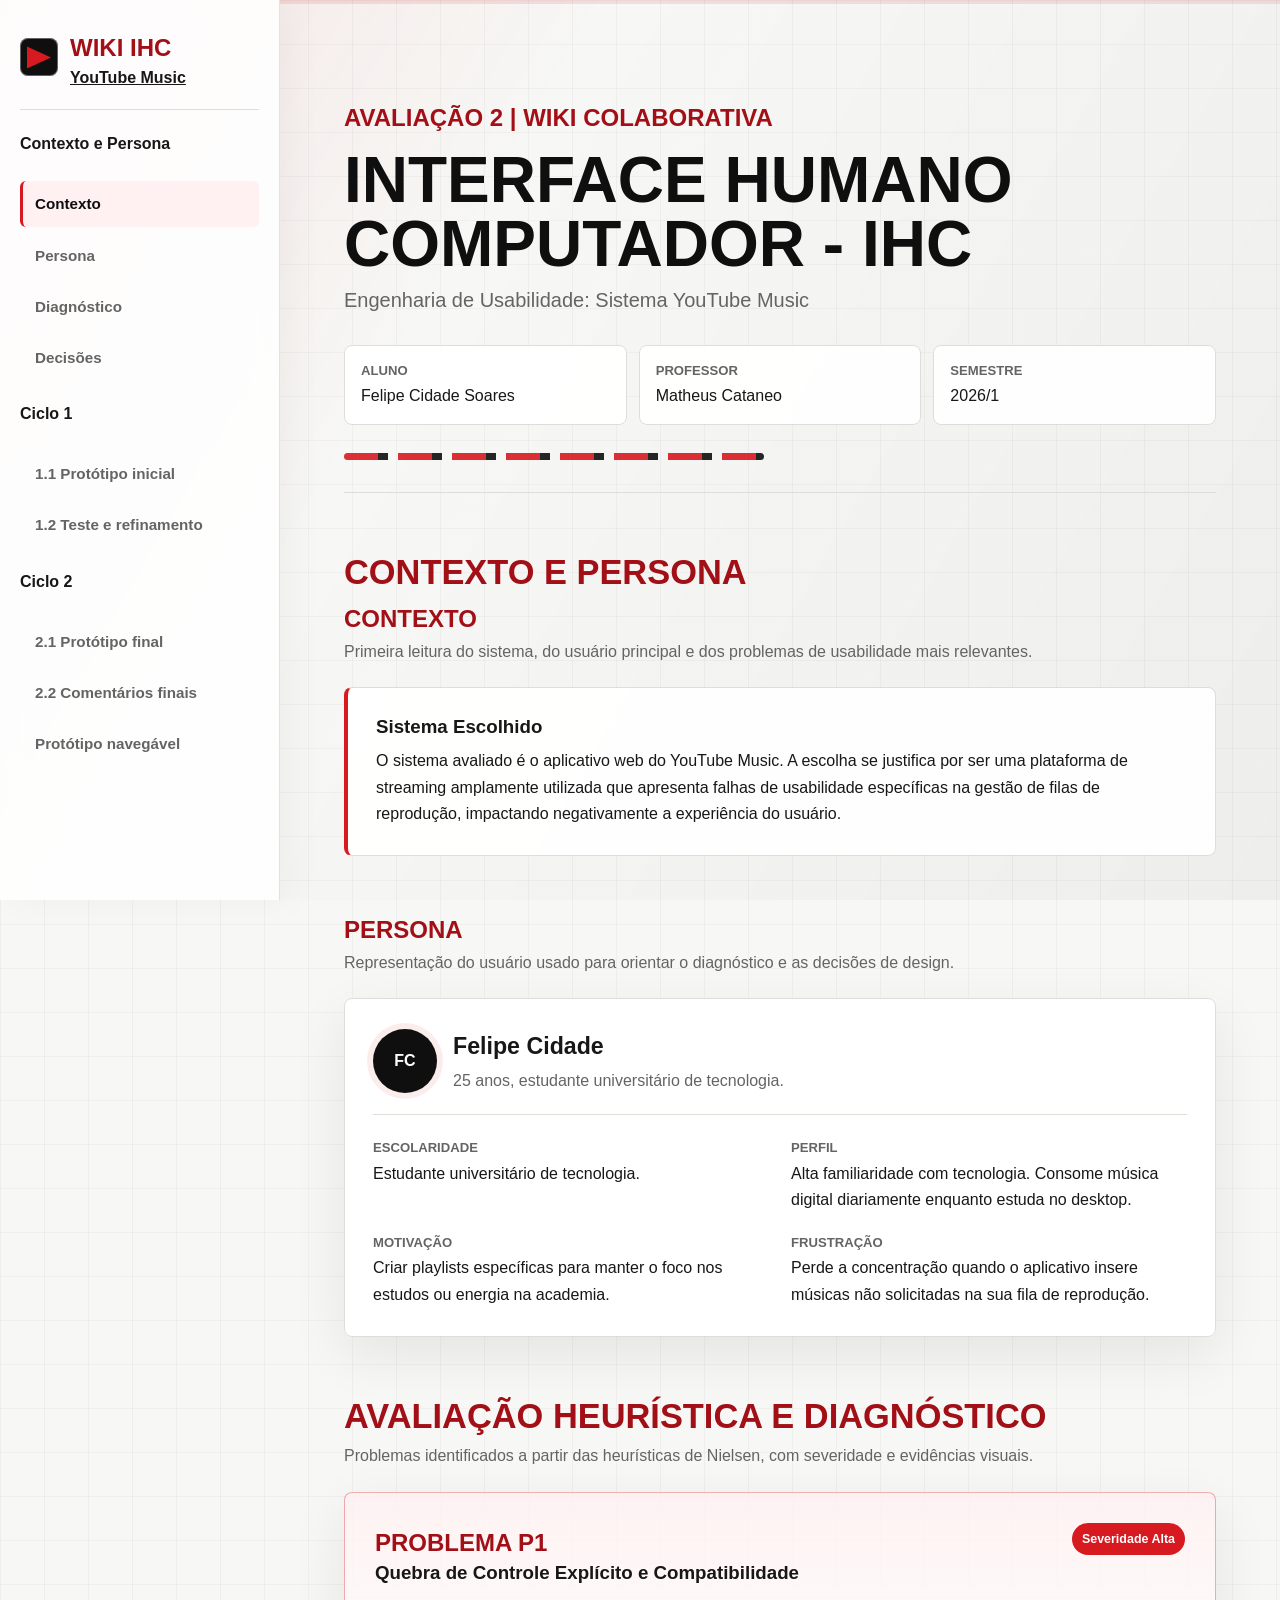
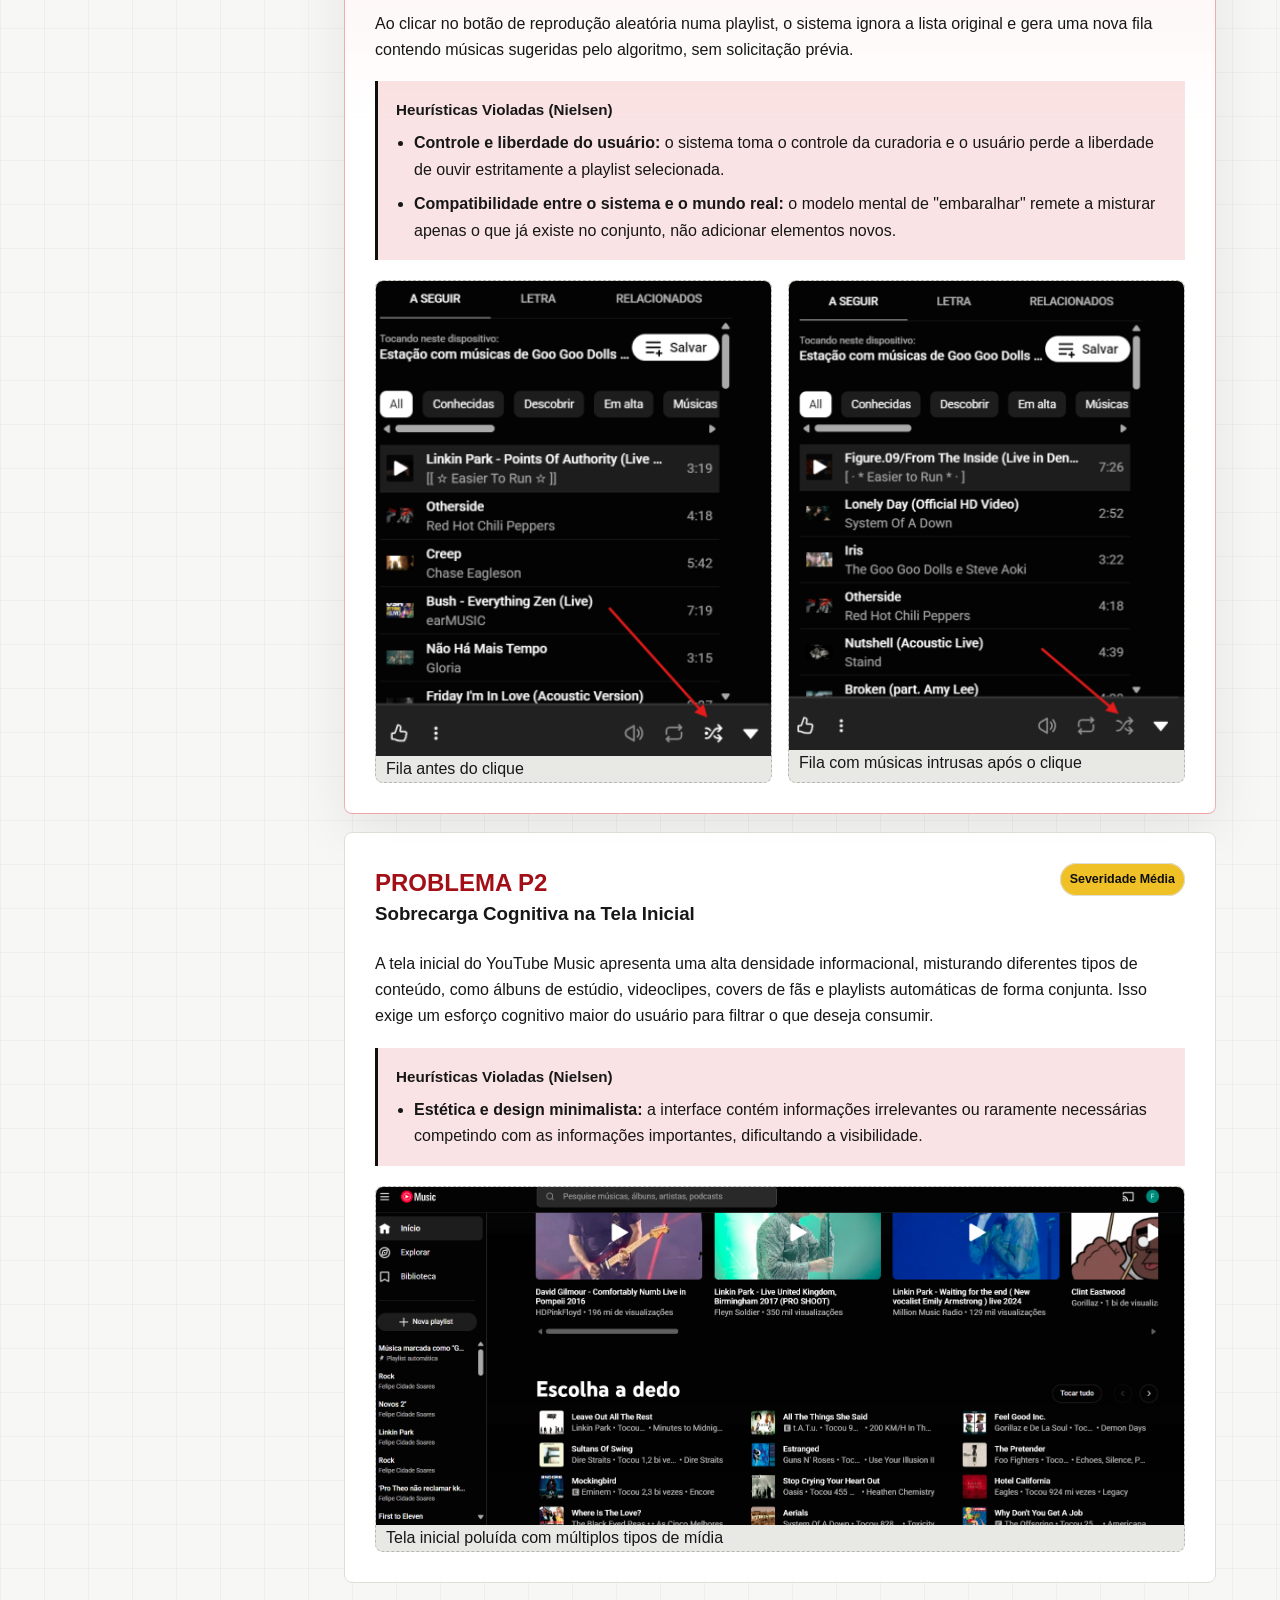
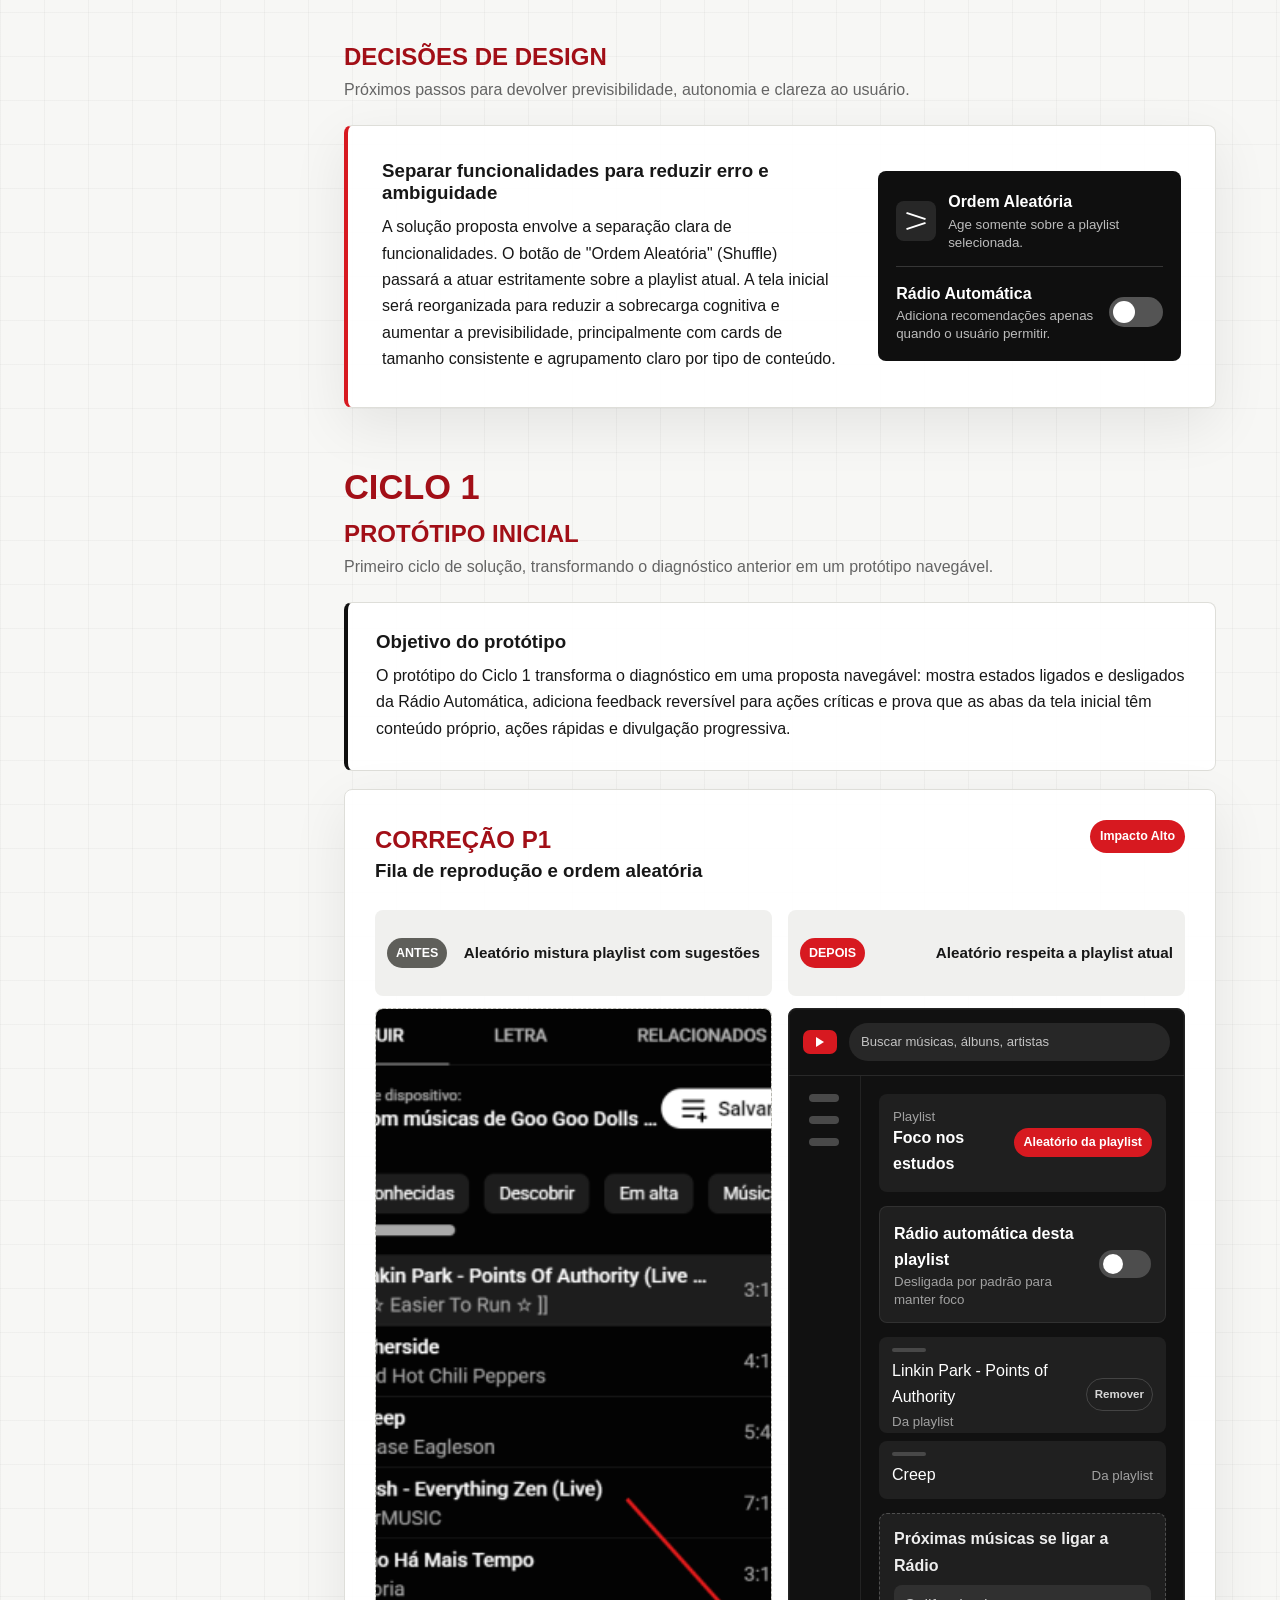
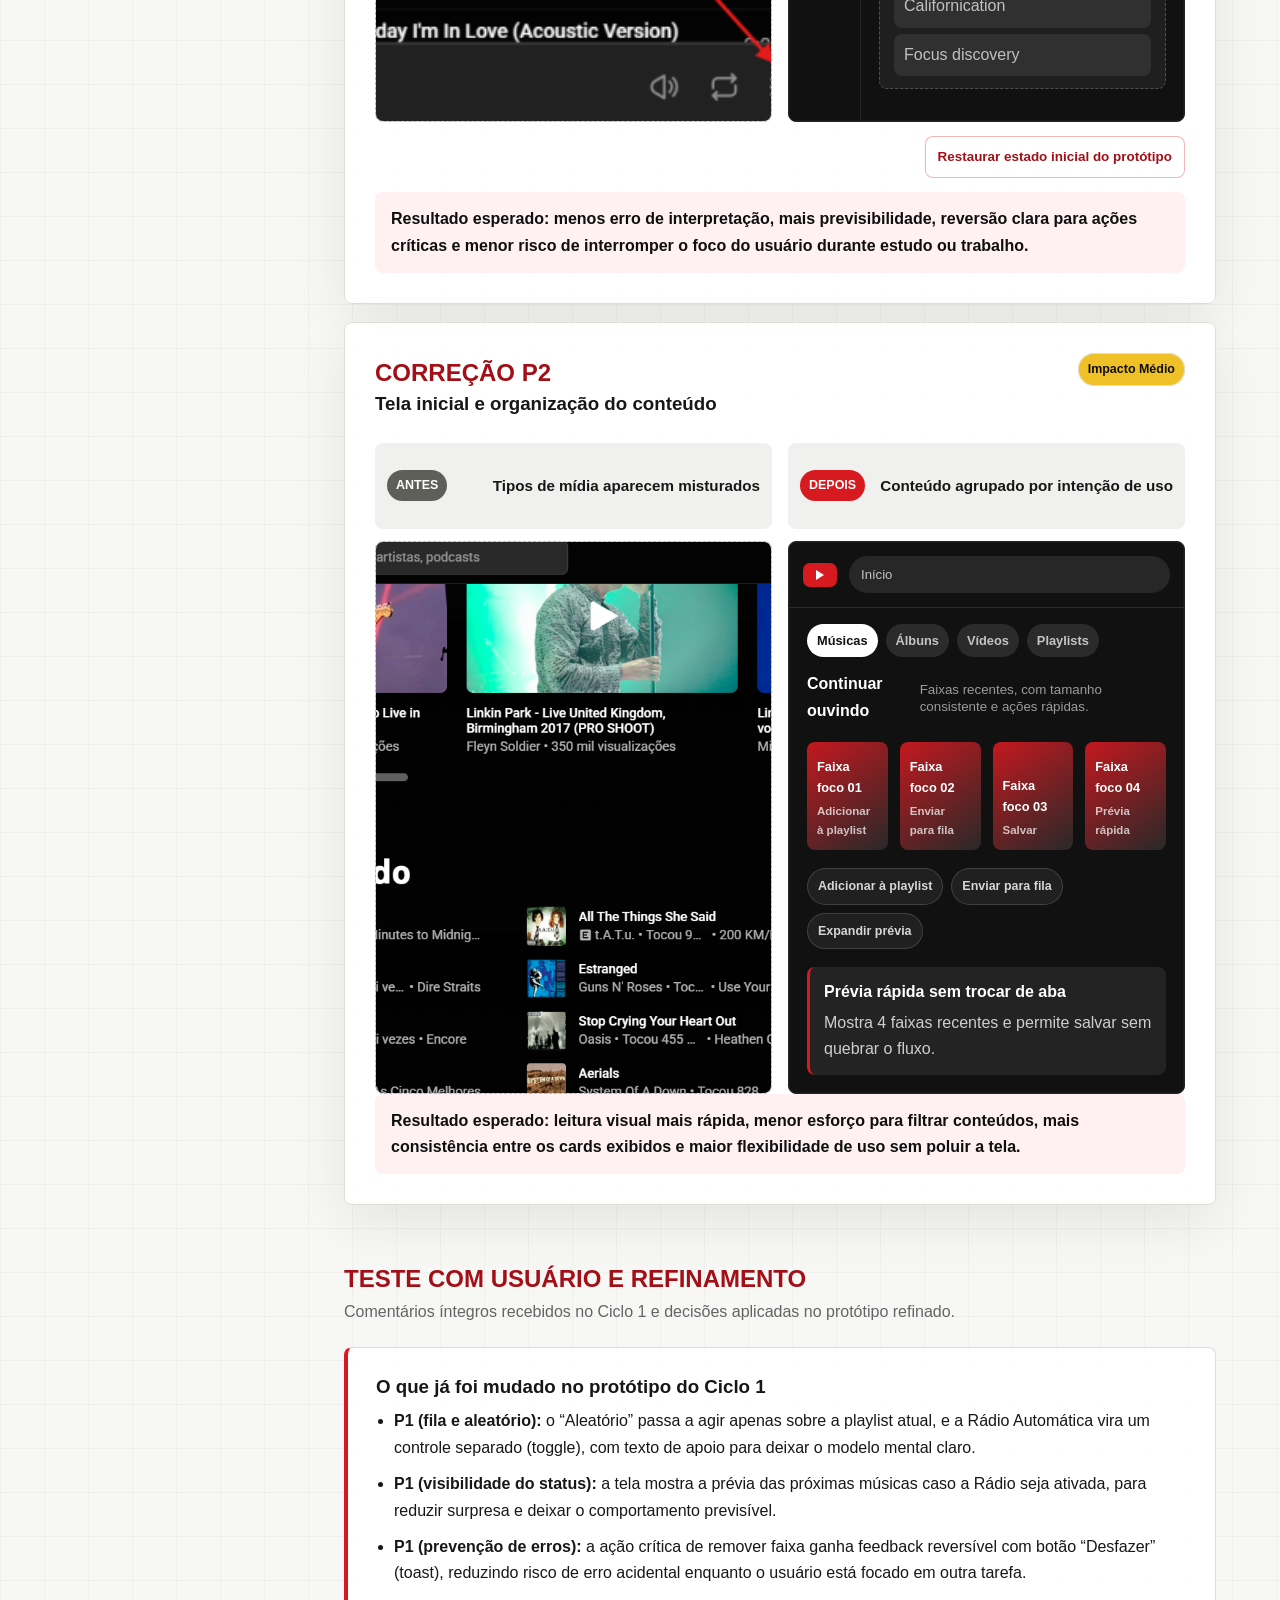
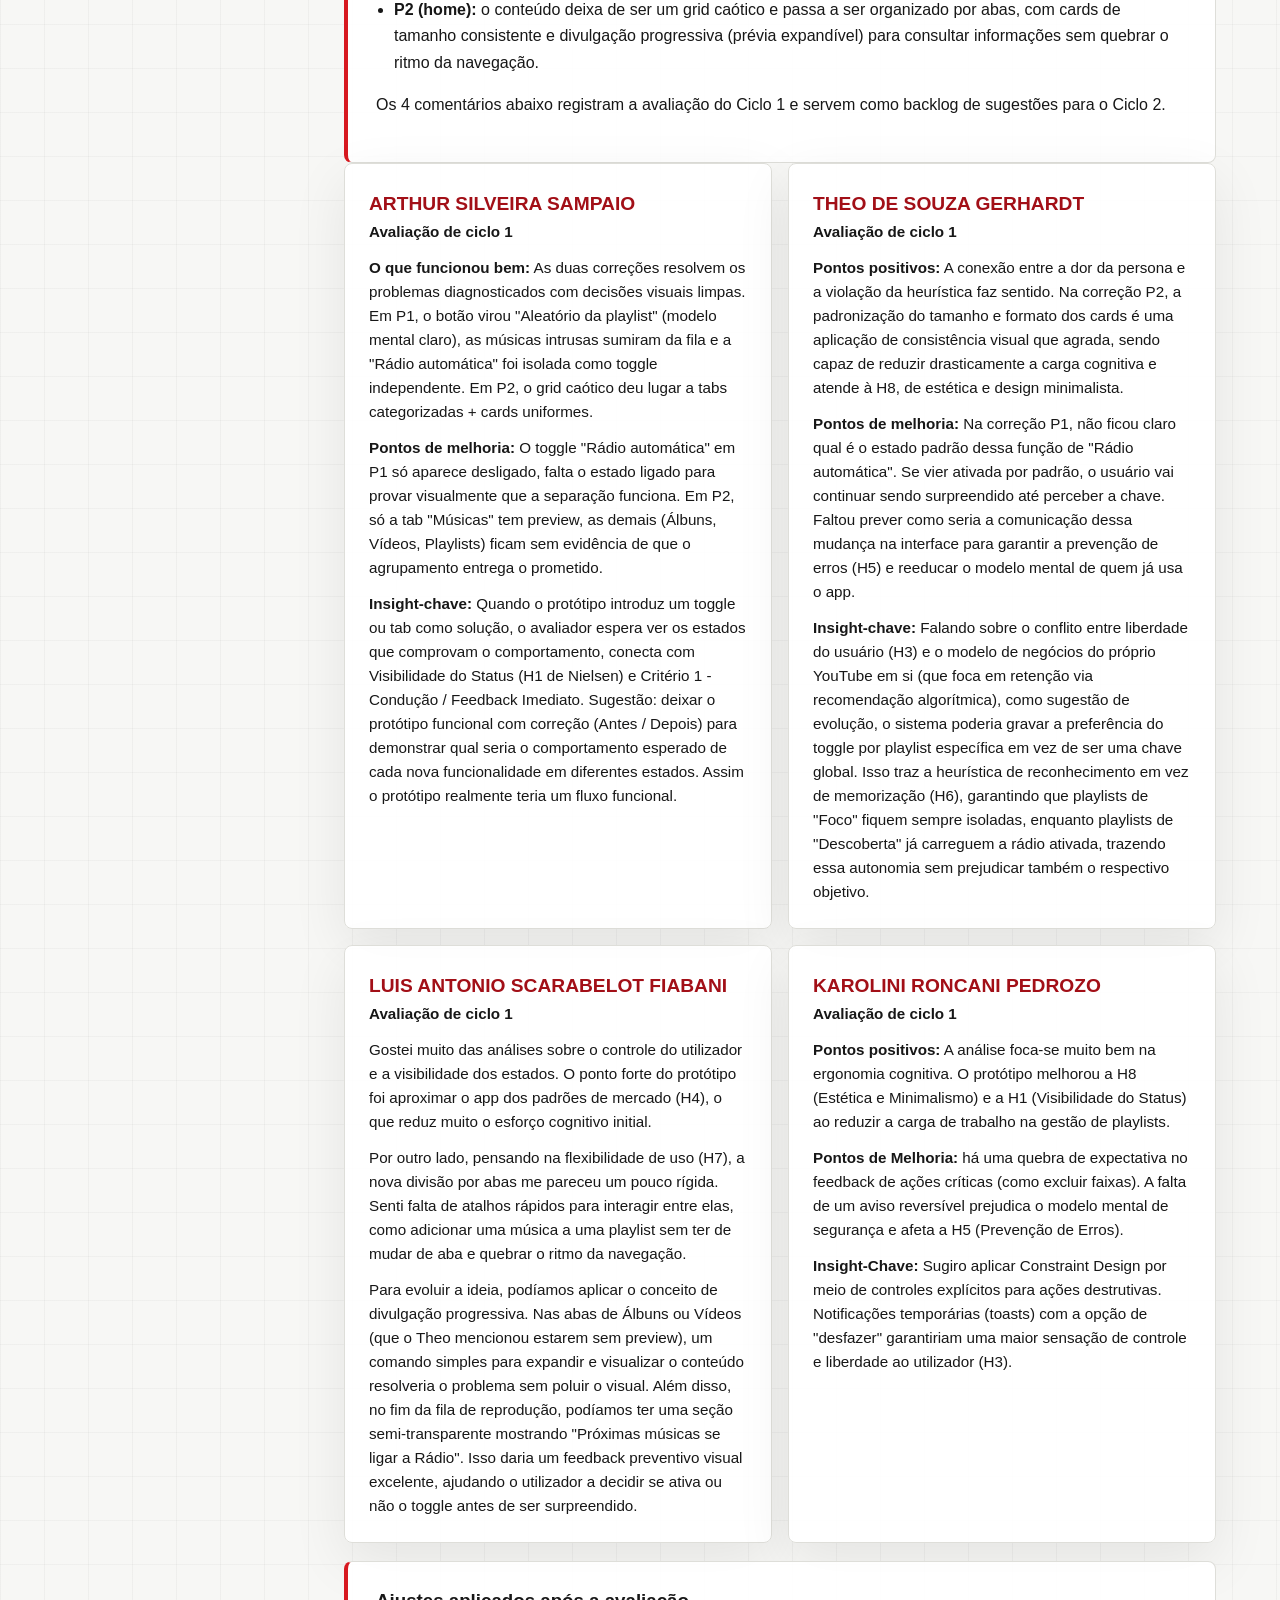
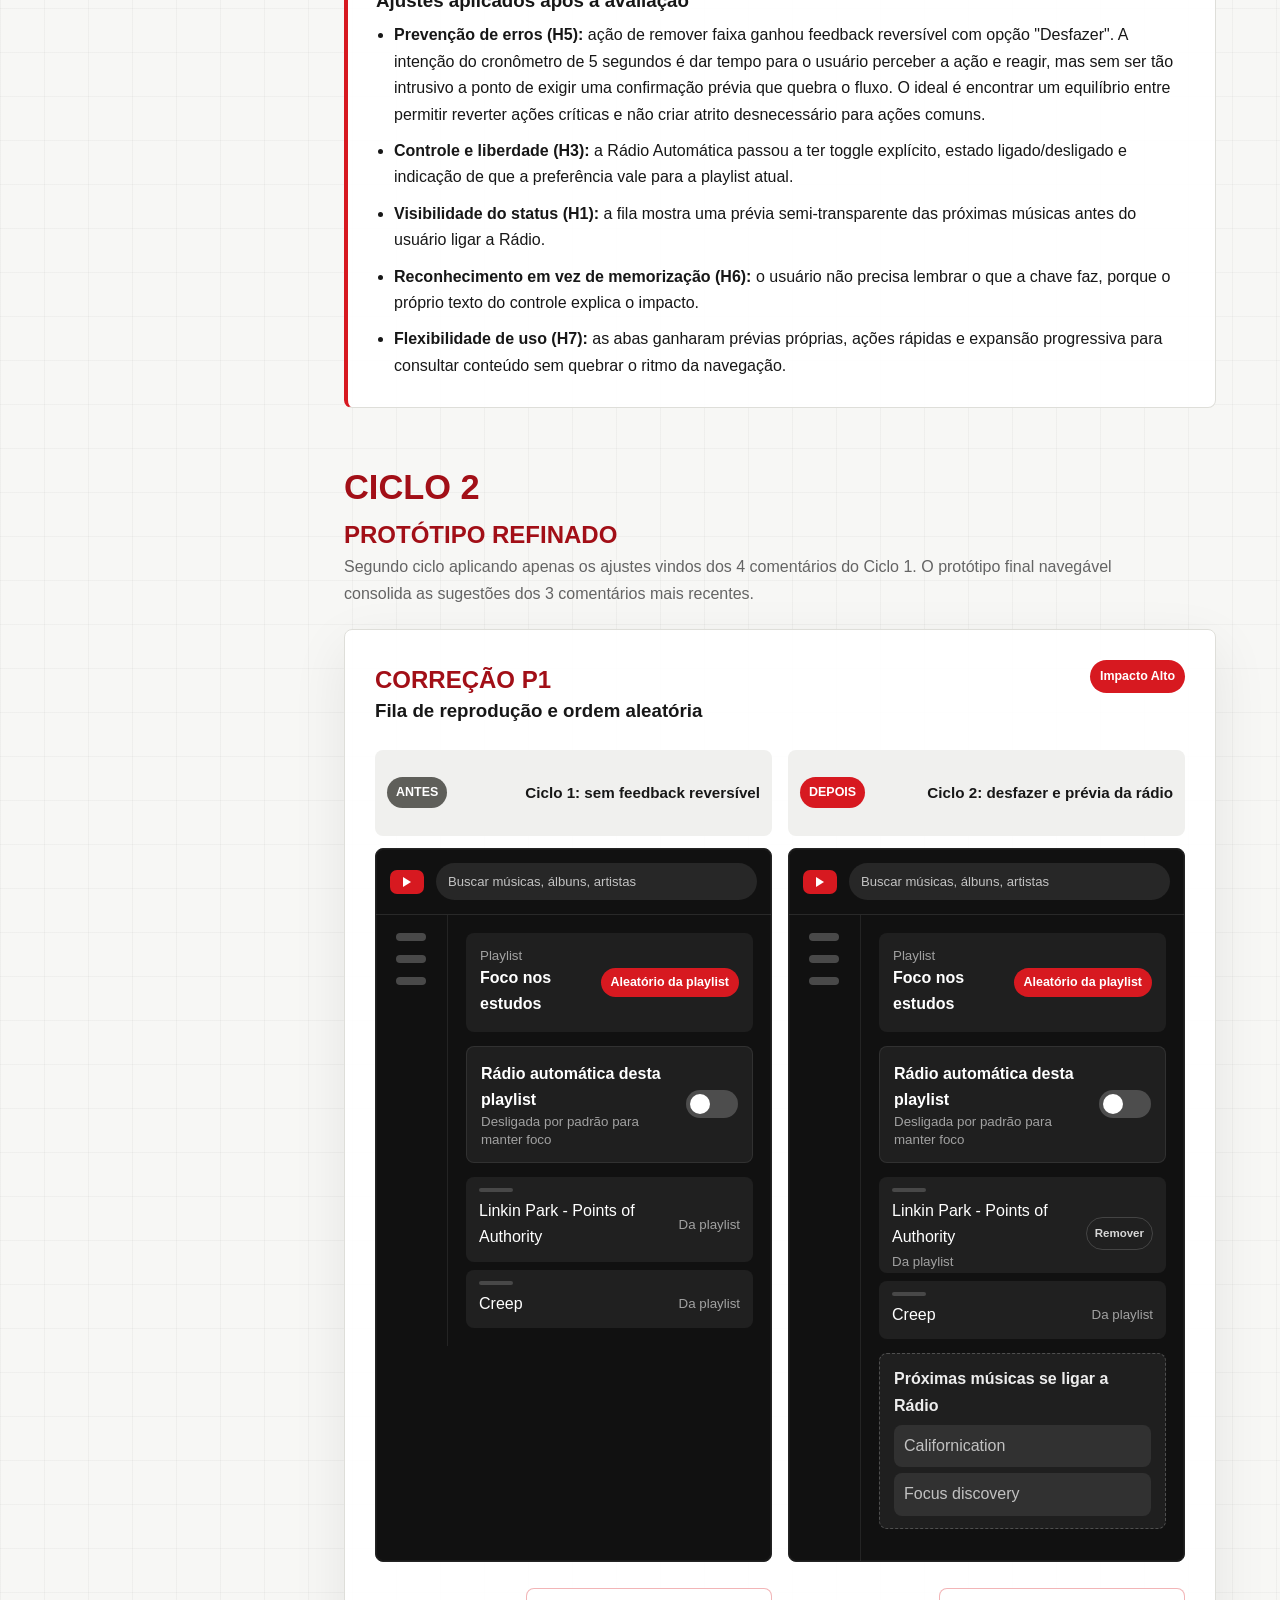
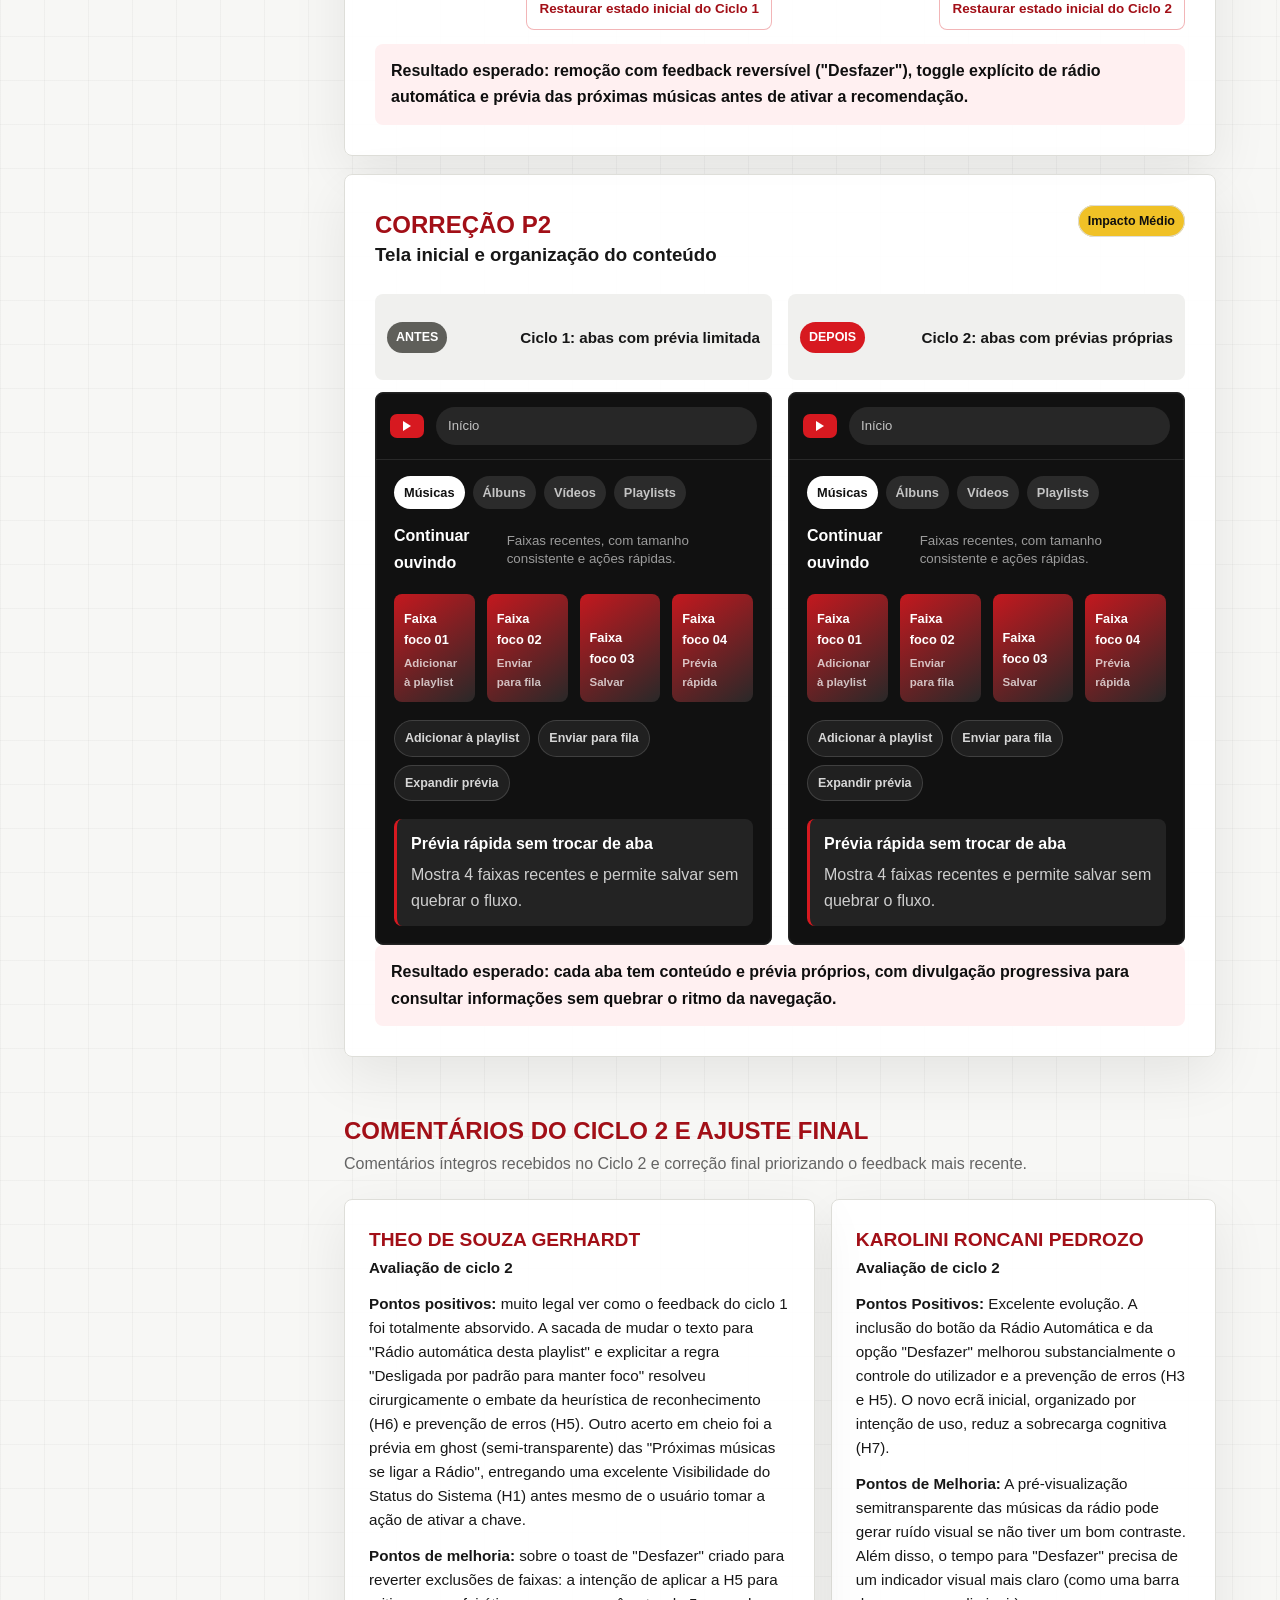
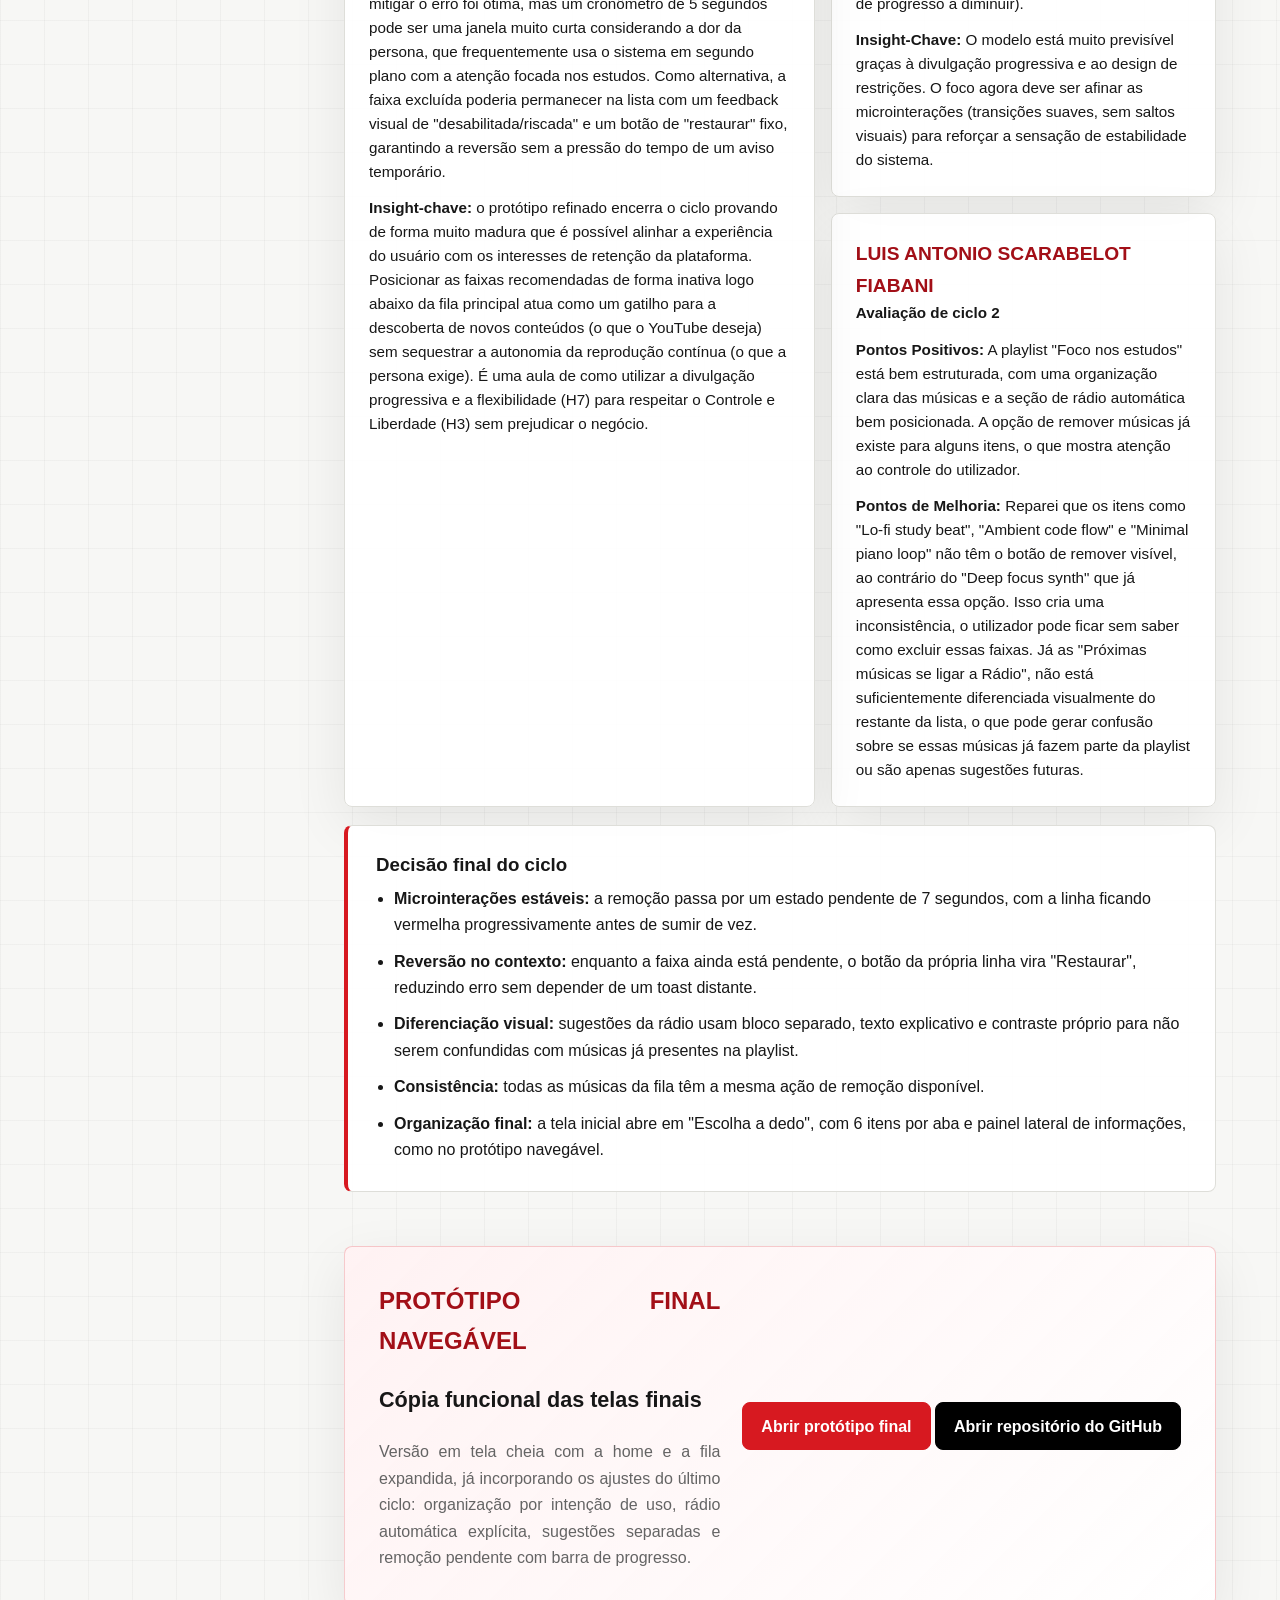
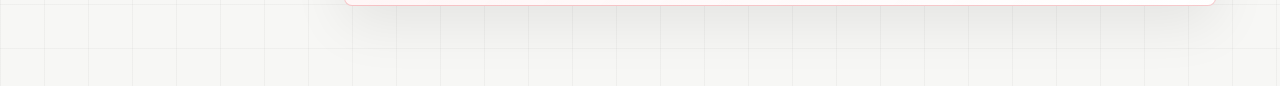
==== index.html @ f3984d69 "desenvolviendo os detalhes" ====
<!doctype html>
<html lang="pt-BR">
  <head>
    <meta charset="utf-8">
    <meta name="viewport" content="width=device-width, initial-scale=1">
    <meta
      name="description"
      content="Wiki colaborativa da Avaliação 2 de Interface Humano-Computador sobre Engenharia de Usabilidade no YouTube Music."
    >
    <title>IHC | Engenharia de Usabilidade - YouTube Music</title>
    <link rel="stylesheet" href="src/css/index.css?v=20260531-restore-all-7s">
  </head>
  <body>
    <a class="skip-link" href="#conteudo">Ir para o conteúdo</a>

    <div class="page-shell">
      <aside class="sidebar" aria-label="Navegação da wiki">
        <div class="sidebar-brand">
          <span class="brand-mark" aria-hidden="true"></span>
          <div>
            <p class="eyebrow">Wiki IHC</p>
            <a href="#top"><strong>YouTube Music</strong></a>
          </div>
        </div>
        <h4>Contexto e Persona</h4>
        <nav class="toc" aria-label="Sumário">
          <a href="#contexto">Contexto</a>
          <a href="#persona">Persona</a>
          <a href="#diagnostico">Diagnóstico</a>
          <a href="#decisoes">Decisões</a>
        </nav>
        <h4>Ciclo 1</h4>
        <nav class="toc" aria-label="Sumário">
          <a href="#prototipo">1.1 Protótipo inicial</a>
          <a href="#feedback-ciclo-1">1.2 Teste e refinamento</a>
        </nav>
        <h4>Ciclo 2</h4>
        <nav class="toc" aria-label="Sumário">
          <a href="#ciclo-2">2.1 Protótipo final</a>
          <a href="#feedback-ciclo-2">2.2 Comentários finais</a>
          <a href="#prototipo-navegavel">Protótipo navegável</a>
        </nav>
      </aside>

      <main id="conteudo" class="content">
        <button class="menu-button" type="button" aria-label="Abrir navegação" aria-expanded="false">
          <span></span>
          <span></span>
          <span></span>
        </button>

        <div class="reading-progress" aria-hidden="true">
          <span></span>
        </div>

        <header class="page-header">
          <p class="eyebrow">Avaliação 2 | WIKI Colaborativa</p>
          <h1>INTERFACE HUMANO COMPUTADOR - IHC</h1>
          <p class="lead">Engenharia de Usabilidade: Sistema YouTube Music</p>

          <dl class="meta-grid" aria-label="Dados do trabalho">
            <div>
              <dt>Aluno</dt>
              <dd>Felipe Cidade Soares</dd>
            </div>
            <div>
              <dt>Professor</dt>
              <dd>Matheus Cataneo</dd>
            </div>
            <div>
              <dt>Semestre</dt>
              <dd>2026/1</dd>
            </div>
          </dl>
        </header>

        <section id="contexto" class="doc-section">
          <div class="section-heading">
            <h2 class="section-index">Contexto e Persona</h2>
            <p class="section-index">Contexto</p>
            <p>Primeira leitura do sistema, do usuário principal e dos problemas de usabilidade mais relevantes.</p>
          </div>

          <article class="note-block">
            <h3>Sistema Escolhido</h3>
            <p>
              O sistema avaliado é o aplicativo web do YouTube Music. A escolha se justifica por ser uma plataforma
              de streaming amplamente utilizada que apresenta falhas de usabilidade específicas na gestão de filas de
              reprodução, impactando negativamente a experiência do usuário.
            </p>
          </article>
        </section>

        <section id="persona" class="doc-section">
          <div class="section-heading">
            <p class="section-index">Persona</p>
            <p>Representação do usuário usado para orientar o diagnóstico e as decisões de design.</p>
          </div>

          <article class="persona-card">
            <div class="persona-summary">
              <span class="persona-avatar" aria-hidden="true">FC</span>
              <div>
                <h3>Felipe Cidade</h3>
                <p>25 anos, estudante universitário de tecnologia.</p>
              </div>
            </div>

            <dl class="persona-details">
              <div>
                <dt>Escolaridade</dt>
                <dd>Estudante universitário de tecnologia.</dd>
              </div>
              <div>
                <dt>Perfil</dt>
                <dd>Alta familiaridade com tecnologia. Consome música digital diariamente enquanto estuda no desktop.</dd>
              </div>
              <div>
                <dt>Motivação</dt>
                <dd>Criar playlists específicas para manter o foco nos estudos ou energia na academia.</dd>
              </div>
              <div>
                <dt>Frustração</dt>
                <dd>Perde a concentração quando o aplicativo insere músicas não solicitadas na sua fila de reprodução.</dd>
              </div>
            </dl>
          </article>
        </section>

        
        <section id="diagnostico" class="doc-section">
          <div class="section-heading">
            <h2 class="section-index">Avaliação Heurística e Diagnóstico</h2>
            <p>Problemas identificados a partir das heurísticas de Nielsen, com severidade e evidências visuais.</p>
          </div>

          <article class="problem-card problem-card--critical">
            <div class="problem-header">
              <div>
                <p class="section-index">Problema P1</p>
                <h3>Quebra de Controle Explícito e Compatibilidade</h3>
              </div>
              <span class="severity severity--high">Severidade Alta</span>
            </div>

            <p>
              Ao clicar no botão de reprodução aleatória numa playlist, o sistema ignora a lista original e
              gera uma nova fila contendo músicas sugeridas pelo algoritmo, sem solicitação prévia.
            </p>

            <div class="heuristic-list" aria-label="Heurísticas violadas no problema P1">
              <h4>Heurísticas Violadas (Nielsen)</h4>
              <ul>
                <li>
                  <strong>Controle e liberdade do usuário:</strong> o sistema toma o controle da curadoria e o usuário
                  perde a liberdade de ouvir estritamente a playlist selecionada.
                </li>
                <li>
                  <strong>Compatibilidade entre o sistema e o mundo real:</strong> o modelo mental de "embaralhar"
                  remete a misturar apenas o que já existe no conjunto, não adicionar elementos novos.
                </li>
              </ul>
            </div>

            <div class="screens-grid screens-grid--large">
              <figure class="screen-placeholder">
                <img
                  src="src/img/fila-antes.png"
                  alt="Fila antes do clique"
                  loading="lazy"
                >
                <figcaption>Fila antes do clique</figcaption>
              </figure>
              <figure class="screen-placeholder">
                <img
                  src="src/img/fila-depois.png"
                  alt="Fila com músicas intrusas após o clique"
                  loading="lazy"
                >
                <figcaption>Fila com músicas intrusas após o clique</figcaption>
              </figure>
            </div>
          </article>

          <article class="problem-card">
            <div class="problem-header">
              <div>
                <p class="section-index">Problema P2</p>
                <h3>Sobrecarga Cognitiva na Tela Inicial</h3>
              </div>
              <span class="severity severity--medium">Severidade Média</span>
            </div>

            <p>
              A tela inicial do YouTube Music apresenta uma alta densidade informacional, misturando diferentes tipos
              de conteúdo, como álbuns de estúdio, videoclipes, covers de fãs e playlists automáticas de forma conjunta.
              Isso exige um esforço cognitivo maior do usuário para filtrar o que deseja consumir.
            </p>

            <div class="heuristic-list" aria-label="Heurísticas violadas no problema P2">
              <h4>Heurísticas Violadas (Nielsen)</h4>
              <ul>
                <li>
                  <strong>Estética e design minimalista:</strong> a interface contém informações irrelevantes ou
                  raramente necessárias competindo com as informações importantes, dificultando a visibilidade.
                </li>
              </ul>
            </div>

            <figure class="screen-placeholder">
              <img
                src="src/img/tela-inicial-poluida.png"
                alt="[Inserir print da tela: Tela inicial poluída com múltiplos tipos de mídia]"
                loading="lazy"
              >
              <figcaption>Tela inicial poluída com múltiplos tipos de mídia</figcaption>
            </figure>
          </article>          
        </section>

        <section id="decisoes" class="doc-section">
          <div class="section-heading">
            <p class="section-index">Decisões de Design</p>
            <p>Próximos passos para devolver previsibilidade, autonomia e clareza ao usuário.</p>
          </div>

          <article class="decision-panel">
            <div>
              <h3>Separar funcionalidades para reduzir erro e ambiguidade</h3>
              <p>
                A solução proposta envolve a separação clara de funcionalidades. O botão de "Ordem Aleatória" (Shuffle) passará a atuar estritamente sobre a playlist atual. A tela inicial será reorganizada para reduzir a sobrecarga cognitiva e aumentar a previsibilidade, principalmente com cards de tamanho consistente e agrupamento claro por tipo de conteúdo.
              </p>
            </div>

            <div class="control-preview" aria-label="Prévia conceitual dos controles propostos">
              <div class="preview-row">
                <span class="preview-icon" aria-hidden="true"></span>
                <div>
                  <strong>Ordem Aleatória</strong>
                  <small>Age somente sobre a playlist selecionada.</small>
                </div>
              </div>

              <label class="toggle-row">
                <span>
                  <strong>Rádio Automática</strong>
                  <small>Adiciona recomendações apenas quando o usuário permitir.</small>
                </span>
                <input type="checkbox" id="radio-toggle">
                <span class="toggle-visual" aria-hidden="true"></span>
              </label>
            </div>
          </article>
        </section>
        <section id="prototipo" class="doc-section">
          <div class="section-heading">
            <h2 class="section-index">CICLO 1</h2>
            <p class="section-index">Protótipo Inicial</p>
            <p>Primeiro ciclo de solução, transformando o diagnóstico anterior em um protótipo navegável.</p>
          </div>

          <article class="prototype-summary">
            <h3>Objetivo do protótipo</h3>
            <p>
              O protótipo do Ciclo 1 transforma o diagnóstico em uma proposta navegável:
              mostra estados ligados e desligados da Rádio Automática, adiciona feedback reversível para ações críticas
              e prova que as abas da tela inicial têm conteúdo próprio, ações rápidas e divulgação progressiva.
            </p>
          </article>

          <article class="prototype-block">
            <div class="prototype-block-header">
              <div>
                <p class="section-index">Correção P1</p>
                <h3>Fila de reprodução e ordem aleatória</h3>
              </div>
              <span class="severity severity--high">Impacto Alto</span>
            </div>

            <div class="prototype-comparison">
              <div class="prototype-screen prototype-screen--before">
                <div class="prototype-screen-title">
                  <span>Antes</span>
                  <strong>Aleatório mistura playlist com sugestões</strong>
                </div>

              <figure class="prototype-screen-figure">
                <img
                  src="src/img/fila-antes.png"
                  alt="Fila antes do clique"
                  loading="lazy"
                >
              </figure>
              </div>
              <div class="prototype-screen prototype-screen--after">
                <div class="prototype-screen-title">
                  <span>Depois</span>
                  <strong>Aleatório respeita a playlist atual</strong>
                </div>

                <div class="mock-window">
                  <div class="mock-topbar">
                    <span class="mock-logo" aria-hidden="true"></span>
                    <span class="mock-search">Buscar músicas, álbuns, artistas</span>
                  </div>

                  <div class="mock-layout">
                    <div class="mock-sidebar" aria-hidden="true">
                      <span></span>
                      <span></span>
                      <span></span>
                    </div>

                    <div class="mock-content">
                      <div class="mock-playlist-head">
                        <div>
                          <small>Playlist</small>
                          <strong>Foco nos estudos</strong>
                        </div>
                        <span class="mock-button mock-button--safe">Aleatório da playlist</span>
                      </div>

                      <div class="mock-setting mock-setting--interactive" data-radio-control>
                        <span>
                          <strong>Rádio automática desta playlist</strong>
                          <small data-radio-copy>Desligada por padrão para manter foco</small>
                        </span>
                        <button
                          class="mock-switch-button"
                          type="button"
                          aria-pressed="false"
                          aria-label="Alternar rádio automática desta playlist"
                          data-radio-toggle
                        >
                          <span class="mock-switch is-off" aria-hidden="true"></span>
                        </button>
                      </div>

                      <ol class="mock-queue">
                        <li>
                          <span>Linkin Park - Points of Authority</span>
                          <small>Da playlist</small>
                          <button class="mock-inline-action" type="button" data-remove-track>Remover</button>
                        </li>
                        <li><span>Creep</span><small>Da playlist</small></li>
                      </ol>

                      <div class="mock-next-preview" data-radio-preview>
                        <strong>Próximas músicas se ligar a Rádio</strong>
                        <span>Californication</span>
                        <span>Focus discovery</span>
                      </div>

                      <div class="mock-toast" data-undo-toast aria-live="polite">
                        <span></span>
                        <button type="button">Desfazer</button>
                      </div>
                    </div>
                  </div>
                </div>
              </div>
            </div>

            <div class="prototype-reset-row">
              <button class="prototype-reset-button" type="button" data-reset-queue>
                Restaurar estado inicial do protótipo
              </button>
            </div>

            <p class="prototype-impact">
              Resultado esperado: menos erro de interpretação, mais previsibilidade, reversão clara para ações críticas
              e menor risco de interromper o foco do usuário durante estudo ou trabalho.
            </p>
          </article>

          <article class="prototype-block">
            <div class="prototype-block-header">
              <div>
                <p class="section-index">Correção P2</p>
                <h3>Tela inicial e organização do conteúdo</h3>
              </div>
              <span class="severity severity--medium">Impacto Médio</span>
            </div>

            <div class="prototype-comparison">
              <div class="prototype-screen prototype-screen--before">
                <div class="prototype-screen-title">
                  <span>Antes</span>
                  <strong>Tipos de mídia aparecem misturados</strong>
                </div>
<!--
                <div class="mock-window">
                  <div class="mock-topbar">
                    <span class="mock-logo" aria-hidden="true"></span>
                    <span class="mock-search">Início</span>
                  </div>

                  <div class="mock-home-grid mock-home-grid--busy">
                    <div class="mock-media-card tall"><span>Álbum</span></div>
                    <div class="mock-media-card video"><span>Videoclipe</span></div>
                    <div class="mock-media-card small"><span>Cover</span></div>
                    <div class="mock-media-card wide"><span>Mix automático</span></div>
                    <div class="mock-media-card small"><span>Live</span></div>
                    <div class="mock-media-card tall"><span>Playlist</span></div>
                  </div>
                </div> -->
              <figure class="prototype-screen-figure">
                <img
                  src="src/img/tela-inicial-poluida.png"
                  alt="Tela inicial com tipos de mídia misturados"
                  loading="lazy"
                >
              </figure>
              </div>

              <div class="prototype-screen prototype-screen--after">
                <div class="prototype-screen-title">
                  <span>Depois</span>
                  <strong>Conteúdo agrupado por intenção de uso</strong>
                </div>

                <div class="mock-window">
                  <div class="mock-topbar">
                    <span class="mock-logo" aria-hidden="true"></span>
                    <span class="mock-search">Início</span>
                  </div>

                  <div class="mock-filter-row" aria-label="Filtros do protótipo" data-tab-group>
                    <button class="mock-tab is-selected" type="button" data-tab="musicas">Músicas</button>
                    <button class="mock-tab" type="button" data-tab="albuns">Álbuns</button>
                    <button class="mock-tab" type="button" data-tab="videos">Vídeos</button>
                    <button class="mock-tab" type="button" data-tab="playlists">Playlists</button>
                  </div>

                  <div class="mock-section-label">
                    <strong data-tab-title>Continuar ouvindo</strong>
                    <small data-tab-description>Faixas recentes, com tamanho consistente e ações rápidas.</small>
                  </div>

                  <div class="mock-home-grid mock-home-grid--organized" data-tab-panel>
                    <button class="mock-media-card" type="button">
                      <span>Faixa foco 01</span>
                      <small>Adicionar à playlist</small>
                    </button>
                    <button class="mock-media-card" type="button">
                      <span>Faixa foco 02</span>
                      <small>Enviar para fila</small>
                    </button>
                    <button class="mock-media-card" type="button">
                      <span>Faixa foco 03</span>
                      <small>Salvar</small>
                    </button>
                    <button class="mock-media-card" type="button">
                      <span>Faixa foco 04</span>
                      <small>Prévia rápida</small>
                    </button>
                  </div>

                  <div class="mock-quick-actions" aria-label="Ações rápidas do protótipo">
                    <button type="button">Adicionar à playlist</button>
                    <button type="button">Enviar para fila</button>
                    <button type="button" data-preview-toggle>Expandir prévia</button>
                  </div>

                  <div class="mock-progressive-preview" data-progressive-preview>
                    <strong>Prévia rápida sem trocar de aba</strong>
                    <span data-preview-copy>Mostra 4 faixas recentes e permite salvar sem quebrar o fluxo.</span>
                  </div>
                </div>
              </div>
            </div>

            <p class="prototype-impact">
              Resultado esperado: leitura visual mais rápida, menor esforço para filtrar conteúdos, mais consistência
              entre os cards exibidos e maior flexibilidade de uso sem poluir a tela.
            </p>
          </article>
        </section>

        <section id="feedback-ciclo-1" class="doc-section">
          <div class="section-heading">
            <p class="section-index">Teste com Usuário e Refinamento</p>
            <p>Comentários íntegros recebidos no Ciclo 1 e decisões aplicadas no protótipo refinado.</p>
          </div>

          <article class="refinement-panel">
            <h3>O que já foi mudado no protótipo do Ciclo 1</h3>
            <ul>
              <li>
                <strong>P1 (fila e aleatório):</strong> o “Aleatório” passa a agir apenas sobre a playlist atual, e a
                Rádio Automática vira um controle separado (toggle), com texto de apoio para deixar o modelo mental
                claro.
              </li>
              <li>
                <strong>P1 (visibilidade do status):</strong> a tela mostra a prévia das próximas músicas caso a Rádio
                seja ativada, para reduzir surpresa e deixar o comportamento previsível.
              </li>
              <li>
                <strong>P1 (prevenção de erros):</strong> a ação crítica de remover faixa ganha feedback reversível com
                botão “Desfazer” (toast), reduzindo risco de erro acidental enquanto o usuário está focado em outra
                tarefa.
              </li>
              <li>
                <strong>P2 (home):</strong> o conteúdo deixa de ser um grid caótico e passa a ser organizado por abas,
                com cards de tamanho consistente e divulgação progressiva (prévia expandível) para consultar informações
                sem quebrar o ritmo da navegação.
              </li>
            </ul>
            <p>
              Os 4 comentários abaixo registram a avaliação do Ciclo 1 e servem como backlog de sugestões para o Ciclo 2.
            </p>
          </article>

          <div class="feedback-grid feedback-grid--comments">
            <article class="feedback-card feedback-card--comment">
              <p class="classmate-label">Arthur Silveira Sampaio</p>
              <div class="feedback-comment">
                <p>
                  <strong>Avaliação de ciclo 1</strong>
                </p>
                <p>
                  <strong>O que funcionou bem:</strong> As duas correções resolvem os problemas diagnosticados com
                  decisões visuais limpas. Em P1, o botão virou "Aleatório da playlist" (modelo mental claro), as
                  músicas intrusas sumiram da fila e a "Rádio automática" foi isolada como toggle independente. Em P2,
                  o grid caótico deu lugar a tabs categorizadas + cards uniformes.
                </p>
                <p>
                  <strong>Pontos de melhoria:</strong> O toggle "Rádio automática" em P1 só aparece desligado, falta o
                  estado ligado para provar visualmente que a separação funciona. Em P2, só a tab "Músicas" tem preview,
                  as demais (Álbuns, Vídeos, Playlists) ficam sem evidência de que o agrupamento entrega o prometido.
                </p>
                <p>
                  <strong>Insight-chave:</strong> Quando o protótipo introduz um toggle ou tab como solução, o avaliador
                  espera ver os estados que comprovam o comportamento, conecta com Visibilidade do Status (H1 de Nielsen)
                  e Critério 1 - Condução / Feedback Imediato. Sugestão: deixar o protótipo funcional com correção
                  (Antes / Depois) para demonstrar qual seria o comportamento esperado de cada nova funcionalidade em
                  diferentes estados. Assim o protótipo realmente teria um fluxo funcional.
                </p>
              </div>
            </article>

            <article class="feedback-card feedback-card--comment">
              <p class="classmate-label">Theo de Souza Gerhardt</p>
              <div class="feedback-comment">
                <p>
                  <strong>Avaliação de ciclo 1</strong>
                </p>
                <p>
                  <strong>Pontos positivos:</strong> A conexão entre a dor da persona e a violação da heurística faz
                  sentido. Na correção P2, a padronização do tamanho e formato dos cards é uma aplicação de consistência
                  visual que agrada, sendo capaz de reduzir drasticamente a carga cognitiva e atende à H8, de estética e
                  design minimalista.
                </p>
                <p>
                  <strong>Pontos de melhoria:</strong> Na correção P1, não ficou claro qual é o estado padrão dessa
                  função de "Rádio automática". Se vier ativada por padrão, o usuário vai continuar sendo surpreendido
                  até perceber a chave. Faltou prever como seria a comunicação dessa mudança na interface para garantir
                  a prevenção de erros (H5) e reeducar o modelo mental de quem já usa o app.
                </p>
                <p>
                  <strong>Insight-chave:</strong> Falando sobre o conflito entre liberdade do usuário (H3) e o modelo de
                  negócios do próprio YouTube em si (que foca em retenção via recomendação algorítmica), como sugestão de
                  evolução, o sistema poderia gravar a preferência do toggle por playlist específica em vez de ser uma
                  chave global. Isso traz a heurística de reconhecimento em vez de memorização (H6), garantindo que
                  playlists de "Foco" fiquem sempre isoladas, enquanto playlists de "Descoberta" já carreguem a rádio
                  ativada, trazendo essa autonomia sem prejudicar também o respectivo objetivo.
                </p>
              </div>
            </article>

            <article class="feedback-card feedback-card--comment">
              <p class="classmate-label">Luis Antonio Scarabelot Fiabani</p>
              <div class="feedback-comment">
                <p>
                  <strong>Avaliação de ciclo 1</strong>
                </p>
                <p>
                  Gostei muito das análises sobre o controle do utilizador e a visibilidade dos estados. O ponto forte do
                  protótipo foi aproximar o app dos padrões de mercado (H4), o que reduz muito o esforço cognitivo
                  initial.
                </p>
                <p>
                  Por outro lado, pensando na flexibilidade de uso (H7), a nova divisão por abas me pareceu um pouco
                  rígida. Senti falta de atalhos rápidos para interagir entre elas, como adicionar uma música a uma
                  playlist sem ter de mudar de aba e quebrar o ritmo da navegação.
                </p>
                <p>
                  Para evoluir a ideia, podíamos aplicar o conceito de divulgação progressiva. Nas abas de Álbuns ou
                  Vídeos (que o Theo mencionou estarem sem preview), um comando simples para expandir e visualizar o
                  conteúdo resolveria o problema sem poluir o visual. Além disso, no fim da fila de reprodução, podíamos
                  ter uma seção semi-transparente mostrando "Próximas músicas se ligar a Rádio". Isso daria um feedback
                  preventivo visual excelente, ajudando o utilizador a decidir se ativa ou não o toggle antes de ser
                  surpreendido.
                </p>
              </div>
            </article>

            <article class="feedback-card feedback-card--comment">
              <p class="classmate-label">Karolini Roncani Pedrozo</p>
              <div class="feedback-comment">
                <p>
                  <strong>Avaliação de ciclo 1</strong>
                </p>
                <p>
                  <strong>Pontos positivos:</strong> A análise foca-se muito bem na ergonomia cognitiva. O protótipo
                  melhorou a H8 (Estética e Minimalismo) e a H1 (Visibilidade do Status) ao reduzir a carga de trabalho
                  na gestão de playlists.
                </p>
                <p>
                  <strong>Pontos de Melhoria:</strong> há uma quebra de expectativa no feedback de ações críticas (como
                  excluir faixas). A falta de um aviso reversível prejudica o modelo mental de segurança e afeta a H5
                  (Prevenção de Erros).
                </p>
                <p>
                  <strong>Insight-Chave:</strong> Sugiro aplicar Constraint Design por meio de controles explícitos para
                  ações destrutivas. Notificações temporárias (toasts) com a opção de "desfazer" garantiriam uma maior
                  sensação de controle e liberdade ao utilizador (H3).
                </p>
              </div>
            </article>
          </div>

          <article class="refinement-panel">
            <h3>Ajustes aplicados após a avaliação</h3>
            <ul>
              <li>
                <strong>Prevenção de erros (H5):</strong> ação de remover faixa ganhou feedback reversível com opção
                "Desfazer". A intenção do cronômetro de 5 segundos é dar tempo para o usuário perceber a ação e reagir, mas sem ser tão intrusivo a ponto de exigir uma confirmação prévia que quebra o fluxo. O ideal é encontrar um equilíbrio entre permitir reverter ações críticas e não criar atrito desnecessário para ações comuns.
              </li>
              <li>
                <strong>Controle e liberdade (H3):</strong> a Rádio Automática passou a ter toggle explícito, estado
                ligado/desligado e indicação de que a preferência vale para a playlist atual.
              </li>
              <li>
                <strong>Visibilidade do status (H1):</strong> a fila mostra uma prévia semi-transparente das próximas
                músicas antes do usuário ligar a Rádio.
              </li>
              <li>
                <strong>Reconhecimento em vez de memorização (H6):</strong> o usuário não precisa lembrar o que a chave
                faz, porque o próprio texto do controle explica o impacto.
              </li>
              <li>
                <strong>Flexibilidade de uso (H7):</strong> as abas ganharam prévias próprias, ações rápidas e expansão
                progressiva para consultar conteúdo sem quebrar o ritmo da navegação.
              </li>
            </ul>
          </article>
        </section>

        <section id="ciclo-2" class="doc-section">
          <div class="section-heading">
            <h2 class="section-index">CICLO 2</h2>
            <p class="section-index">Protótipo Refinado</p>
            <p>
              Segundo ciclo aplicando apenas os ajustes vindos dos 4 comentários do Ciclo 1. O protótipo final navegável
              consolida as sugestões dos 3 comentários mais recentes.
            </p>
          </div>

          <article class="prototype-block">
            <div class="prototype-block-header">
              <div>
                <p class="section-index">Correção P1</p>
                <h3>Fila de reprodução e ordem aleatória</h3>
              </div>
              <span class="severity severity--high">Impacto Alto</span>
            </div>

            <div class="prototype-comparison">
              <div class="prototype-screen prototype-screen--before">
                <div class="prototype-screen-title">
                  <span>Antes</span>
                  <strong>Ciclo 1: sem feedback reversível</strong>
                </div>

                <div class="mock-window">
                  <div class="mock-topbar">
                    <span class="mock-logo" aria-hidden="true"></span>
                    <span class="mock-search">Buscar músicas, álbuns, artistas</span>
                  </div>

                  <div class="mock-layout">
                    <div class="mock-sidebar" aria-hidden="true">
                      <span></span>
                      <span></span>
                      <span></span>
                    </div>

                    <div class="mock-content">
                      <div class="mock-playlist-head">
                        <div>
                          <small>Playlist</small>
                          <strong>Foco nos estudos</strong>
                        </div>
                        <span class="mock-button mock-button--safe">Aleatório da playlist</span>
                      </div>

                      <div class="mock-setting mock-setting--interactive" data-radio-control>
                        <span>
                          <strong>Rádio automática desta playlist</strong>
                          <small data-radio-copy>Desligada por padrão para manter foco</small>
                        </span>
                        <button
                          class="mock-switch-button"
                          type="button"
                          aria-pressed="false"
                          aria-label="Alternar rádio automática desta playlist no estado do Ciclo 1"
                          data-radio-toggle
                        >
                          <span class="mock-switch is-off" aria-hidden="true"></span>
                        </button>
                      </div>

                      <ol class="mock-queue">
                        <li>
                          <span>Linkin Park - Points of Authority</span>
                          <small>Da playlist</small>
                        </li>
                        <li><span>Creep</span><small>Da playlist</small></li>
                      </ol>
                    </div>
                  </div>
                </div>

                <div class="prototype-reset-row">
                  <button class="prototype-reset-button" type="button" data-reset-queue>
                    Restaurar estado inicial do Ciclo 1
                  </button>
                </div>
              </div>

              <div class="prototype-screen prototype-screen--after">
                <div class="prototype-screen-title">
                  <span>Depois</span>
                  <strong>Ciclo 2: desfazer e prévia da rádio</strong>
                </div>

                <div class="mock-window">
                  <div class="mock-topbar">
                    <span class="mock-logo" aria-hidden="true"></span>
                    <span class="mock-search">Buscar músicas, álbuns, artistas</span>
                  </div>

                  <div class="mock-layout">
                    <div class="mock-sidebar" aria-hidden="true">
                      <span></span>
                      <span></span>
                      <span></span>
                    </div>

                    <div class="mock-content">
                      <div class="mock-playlist-head">
                        <div>
                          <small>Playlist</small>
                          <strong>Foco nos estudos</strong>
                        </div>
                        <span class="mock-button mock-button--safe">Aleatório da playlist</span>
                      </div>

                      <div class="mock-setting mock-setting--interactive" data-radio-control>
                        <span>
                          <strong>Rádio automática desta playlist</strong>
                          <small data-radio-copy>Desligada por padrão para manter foco</small>
                        </span>
                        <button
                          class="mock-switch-button"
                          type="button"
                          aria-pressed="false"
                          aria-label="Alternar rádio automática desta playlist no estado do Ciclo 2"
                          data-radio-toggle
                        >
                          <span class="mock-switch is-off" aria-hidden="true"></span>
                        </button>
                      </div>

                      <ol class="mock-queue">
                        <li>
                          <span>Linkin Park - Points of Authority</span>
                          <small>Da playlist</small>
                          <button class="mock-inline-action" type="button" data-remove-track>Remover</button>
                        </li>
                        <li><span>Creep</span><small>Da playlist</small></li>
                      </ol>

                      <div class="mock-next-preview" data-radio-preview>
                        <strong>Próximas músicas se ligar a Rádio</strong>
                        <span>Californication</span>
                        <span>Focus discovery</span>
                      </div>

                      <div class="mock-toast" data-undo-toast aria-live="polite">
                        <span></span>
                        <button type="button">Desfazer</button>
                      </div>

                    </div>
                  </div>
                </div>

                <div class="prototype-reset-row">
                  <button class="prototype-reset-button" type="button" data-reset-queue>
                    Restaurar estado inicial do Ciclo 2
                  </button>
                </div>
              </div>
            </div>

            <p class="prototype-impact">
              Resultado esperado: remoção com feedback reversível ("Desfazer"), toggle explícito de rádio automática e
              prévia das próximas músicas antes de ativar a recomendação.
            </p>
          </article>

          <article class="prototype-block">
            <div class="prototype-block-header">
              <div>
                <p class="section-index">Correção P2</p>
                <h3>Tela inicial e organização do conteúdo</h3>
              </div>
              <span class="severity severity--medium">Impacto Médio</span>
            </div>

            <div class="prototype-comparison">
              <div class="prototype-screen prototype-screen--before">
                <div class="prototype-screen-title">
                  <span>Antes</span>
                  <strong>Ciclo 1: abas com prévia limitada</strong>
                </div>

                <div class="mock-window">
                  <div class="mock-topbar">
                    <span class="mock-logo" aria-hidden="true"></span>
                    <span class="mock-search">Início</span>
                  </div>

                  <div class="mock-filter-row" aria-label="Filtros do protótipo">
                    <button class="mock-tab is-selected" type="button">Músicas</button>
                    <button class="mock-tab" type="button">Álbuns</button>
                    <button class="mock-tab" type="button">Vídeos</button>
                    <button class="mock-tab" type="button">Playlists</button>
                  </div>

                  <div class="mock-section-label">
                    <strong data-tab-title>Continuar ouvindo</strong>
                    <small data-tab-description>Faixas recentes, com tamanho consistente e ações rápidas.</small>
                  </div>

                  <div class="mock-home-grid mock-home-grid--organized" data-tab-panel>
                    <button class="mock-media-card" type="button">
                      <span>Faixa foco 01</span>
                      <small>Adicionar à playlist</small>
                    </button>
                    <button class="mock-media-card" type="button">
                      <span>Faixa foco 02</span>
                      <small>Enviar para fila</small>
                    </button>
                    <button class="mock-media-card" type="button">
                      <span>Faixa foco 03</span>
                      <small>Salvar</small>
                    </button>
                    <button class="mock-media-card" type="button">
                      <span>Faixa foco 04</span>
                      <small>Prévia rápida</small>
                    </button>
                  </div>

                  <div class="mock-quick-actions" aria-label="Ações rápidas do protótipo">
                    <button type="button">Adicionar à playlist</button>
                    <button type="button">Enviar para fila</button>
                    <button type="button" data-preview-toggle>Expandir prévia</button>
                  </div>

                  <div class="mock-progressive-preview" data-progressive-preview>
                    <strong>Prévia rápida sem trocar de aba</strong>
                    <span data-preview-copy>Mostra 4 faixas recentes e permite salvar sem quebrar o fluxo.</span>
                  </div>
                </div>
              </div>

              <div class="prototype-screen prototype-screen--after">
                <div class="prototype-screen-title">
                  <span>Depois</span>
                  <strong>Ciclo 2: abas com prévias próprias</strong>
                </div>

                <div class="mock-window">
                  <div class="mock-topbar">
                    <span class="mock-logo" aria-hidden="true"></span>
                    <span class="mock-search">Início</span>
                  </div>

                  <div class="mock-filter-row" aria-label="Filtros do protótipo" data-tab-group>
                    <button class="mock-tab is-selected" type="button" data-tab="musicas">Músicas</button>
                    <button class="mock-tab" type="button" data-tab="albuns">Álbuns</button>
                    <button class="mock-tab" type="button" data-tab="videos">Vídeos</button>
                    <button class="mock-tab" type="button" data-tab="playlists">Playlists</button>
                  </div>

                  <div class="mock-section-label">
                    <strong data-tab-title>Continuar ouvindo</strong>
                    <small data-tab-description>Faixas recentes, com tamanho consistente e ações rápidas.</small>
                  </div>

                  <div class="mock-home-grid mock-home-grid--organized" data-tab-panel>
                    <button class="mock-media-card" type="button">
                      <span>Faixa foco 01</span>
                      <small>Adicionar à playlist</small>
                    </button>
                    <button class="mock-media-card" type="button">
                      <span>Faixa foco 02</span>
                      <small>Enviar para fila</small>
                    </button>
                    <button class="mock-media-card" type="button">
                      <span>Faixa foco 03</span>
                      <small>Salvar</small>
                    </button>
                    <button class="mock-media-card" type="button">
                      <span>Faixa foco 04</span>
                      <small>Prévia rápida</small>
                    </button>
                  </div>

                  <div class="mock-quick-actions" aria-label="Ações rápidas do protótipo">
                    <button type="button">Adicionar à playlist</button>
                    <button type="button">Enviar para fila</button>
                    <button type="button" data-preview-toggle>Expandir prévia</button>
                  </div>

                  <div class="mock-progressive-preview" data-progressive-preview>
                    <strong>Prévia rápida sem trocar de aba</strong>
                    <span data-preview-copy>Mostra 4 faixas recentes e permite salvar sem quebrar o fluxo.</span>
                  </div>
                </div>
              </div>
            </div>

            <p class="prototype-impact">
              Resultado esperado: cada aba tem conteúdo e prévia próprios, com divulgação progressiva para consultar
              informações sem quebrar o ritmo da navegação.
            </p>
          </article>

        </section>

        <section id="feedback-ciclo-2" class="doc-section">
          <div class="section-heading">
            <p class="section-index">Comentários do Ciclo 2 e Ajuste Final</p>
            <p>Comentários íntegros recebidos no Ciclo 2 e correção final priorizando o feedback mais recente.</p>
          </div>

          <div class="feedback-grid feedback-grid--comments feedback-grid--cycle2">
            <article class="feedback-card feedback-card--comment">
              <p class="problem-label">Karolini Roncani Pedrozo</p>
              <div class="feedback-comment">
                <p>
                  <strong>Avaliação de ciclo 2</strong>
                </p>
                <p>
                  <strong>Pontos Positivos:</strong> Excelente evolução. A inclusão do botão da Rádio Automática e da
                  opção "Desfazer" melhorou substancialmente o controle do utilizador e a prevenção de erros (H3 e H5).
                  O novo ecrã inicial, organizado por intenção de uso, reduz a sobrecarga cognitiva (H7).
                </p>
                <p>
                  <strong>Pontos de Melhoria:</strong> A pré-visualização semitransparente das músicas da rádio pode
                  gerar ruído visual se não tiver um bom contraste. Além disso, o tempo para "Desfazer" precisa de um
                  indicador visual mais claro (como uma barra de progresso a diminuir).
                </p>
                <p>
                  <strong>Insight-Chave:</strong> O modelo está muito previsível graças à divulgação progressiva e ao
                  design de restrições. O foco agora deve ser afinar as microinterações (transições suaves, sem saltos
                  visuais) para reforçar a sensação de estabilidade do sistema.
                </p>
              </div>
            </article>

            <article class="feedback-card feedback-card--comment">
              <p class="problem-label">Luis Antonio Scarabelot Fiabani</p>
              <div class="feedback-comment">
                <p>
                  <strong>Avaliação de ciclo 2</strong>
                </p>
                <p>
                  <strong>Pontos Positivos:</strong> A playlist "Foco nos estudos" está bem estruturada, com uma
                  organização clara das músicas e a seção de rádio automática bem posicionada. A opção de remover músicas
                  já existe para alguns itens, o que mostra atenção ao controle do utilizador.
                </p>
                <p>
                  <strong>Pontos de Melhoria:</strong> Reparei que os itens como "Lo-fi study beat", "Ambient code flow"
                  e "Minimal piano loop" não têm o botão de remover visível, ao contrário do "Deep focus synth" que já
                  apresenta essa opção. Isso cria uma inconsistência, o utilizador pode ficar sem saber como excluir
                  essas faixas. Já as "Próximas músicas se ligar a Rádio", não está suficientemente diferenciada
                  visualmente do restante da lista, o que pode gerar confusão sobre se essas músicas já fazem parte da
                  playlist ou são apenas sugestões futuras.
                </p>
              </div>
            </article>

            <article class="feedback-card feedback-card--comment feedback-card--featured">
              <p class="problem-label">Theo de Souza Gerhardt</p>
              <div class="feedback-comment">
                <p>
                  <strong>Avaliação de ciclo 2</strong>
                </p>
                <p>
                  <strong>Pontos positivos:</strong> muito legal ver como o feedback do ciclo 1 foi totalmente
                  absorvido. A sacada de mudar o texto para "Rádio automática desta playlist" e explicitar a regra
                  "Desligada por padrão para manter foco" resolveu cirurgicamente o embate da heurística de
                  reconhecimento (H6) e prevenção de erros (H5). Outro acerto em cheio foi a prévia em ghost
                  (semi-transparente) das "Próximas músicas se ligar a Rádio", entregando uma excelente Visibilidade do
                  Status do Sistema (H1) antes mesmo de o usuário tomar a ação de ativar a chave.
                </p>
                <p>
                  <strong>Pontos de melhoria:</strong> sobre o toast de "Desfazer" criado para reverter exclusões de
                  faixas: a intenção de aplicar a H5 para mitigar o erro foi ótima, mas um cronômetro de 5 segundos pode
                  ser uma janela muito curta considerando a dor da persona, que frequentemente usa o sistema em segundo
                  plano com a atenção focada nos estudos. Como alternativa, a faixa excluída poderia permanecer na lista
                  com um feedback visual de "desabilitada/riscada" e um botão de "restaurar" fixo, garantindo a reversão
                  sem a pressão do tempo de um aviso temporário.
                </p>
                <p>
                  <strong>Insight-chave:</strong> o protótipo refinado encerra o ciclo provando de forma muito madura
                  que é possível alinhar a experiência do usuário com os interesses de retenção da plataforma. Posicionar
                  as faixas recomendadas de forma inativa logo abaixo da fila principal atua como um gatilho para a
                  descoberta de novos conteúdos (o que o YouTube deseja) sem sequestrar a autonomia da reprodução
                  contínua (o que a persona exige). É uma aula de como utilizar a divulgação progressiva e a
                  flexibilidade (H7) para respeitar o Controle e Liberdade (H3) sem prejudicar o negócio.
                </p>
              </div>
            </article>
          </div>

          <article class="refinement-panel">
            <h3>Decisão final do ciclo</h3>
            <ul>
              <li>
                <strong>Microinterações estáveis:</strong> a remoção passa por um estado pendente de 7 segundos, com a
                linha ficando vermelha progressivamente antes de sumir de vez.
              </li>
              <li>
                <strong>Reversão no contexto:</strong> enquanto a faixa ainda está pendente, o botão da própria linha
                vira "Restaurar", reduzindo erro sem depender de um toast distante.
              </li>
              <li>
                <strong>Diferenciação visual:</strong> sugestões da rádio usam bloco separado, texto explicativo e
                contraste próprio para não serem confundidas com músicas já presentes na playlist.
              </li>
              <li>
                <strong>Consistência:</strong> todas as músicas da fila têm a mesma ação de remoção disponível.
              </li>
              <li>
                <strong>Organização final:</strong> a tela inicial abre em "Escolha a dedo", com 6 itens por aba e
                painel lateral de informações, como no protótipo navegável.
              </li>
            </ul>
          </article>
        </section>

        <section id="prototipo-navegavel" class="doc-section">
          <article class="final-prototype-cta">
            <div>
              <p class="section-index">Protótipo Final Navegável</p>
              <h3>Cópia funcional das telas finais</h3>
              <p>
                Versão em tela cheia com a home e a fila expandida, já incorporando os ajustes do último ciclo:
                organização por intenção de uso, rádio automática explícita, sugestões separadas e remoção pendente com
                barra de progresso.
              </p>
            </div>
            <div>
            <a class="prototype-launch-button" href="prototipo-final.html">
              Abrir protótipo final
            </a>
            <a class="github-hef-button" href="https://github.com/cidade-felipe/engenharia-de-usabilidade-yt-music">
              Abrir repositório do GitHub
            </a>
            </div>
          </article>
        </section>
      </main>
    </div>

    <script src="src/js/script.js?v=20260531-restore-all-7s"></script>
  </body>
</html>
---- src/css/index.css ----
:root {
  --color-bg: #f7f7f5;
  --color-surface: #ffffff;
  --color-surface-muted: #f0f0ee;
  --color-text: #171717;
  --color-muted: #646464;
  --color-border: #deded9;
  --color-red: #d71920;
  --color-red-dark: #a20f17;
  --color-red-soft: #fff0f1;
  --color-black: #0f0f0f;
  --shadow-soft: 0 18px 55px rgba(15, 15, 15, 0.08);
  --shadow-hover: 0 22px 68px rgba(15, 15, 15, 0.12);
  --sidebar-width: 280px;
}

* {
  box-sizing: border-box;
}

html {
  scroll-behavior: smooth;
}

body {
  margin: 0;
  background:
    linear-gradient(90deg, rgba(15, 15, 15, 0.035) 1px, transparent 1px),
    linear-gradient(180deg, rgba(15, 15, 15, 0.03) 1px, transparent 1px),
    var(--color-bg);
  background-size: 44px 44px;
  color: var(--color-text);
  font-family: Inter, Roboto, 'Segoe UI', Arial, sans-serif;
  line-height: 1.65;
}

body::before {
  content: '';
  position: fixed;
  inset: 0;
  z-index: -1;
  background: linear-gradient(120deg, rgba(215, 25, 32, 0.08), transparent 34%, rgba(15, 15, 15, 0.04));
  pointer-events: none;
}

img {
  display: block;
  max-width: 100%;
}

a {
  color: inherit;
}

.skip-link {
  position: fixed;
  top: 12px;
  left: 12px;
  z-index: 20;
  padding: 8px 12px;
  border-radius: 6px;
  background: var(--color-black);
  color: #ffffff;
  opacity: 0;
  pointer-events: none;
  transform: translateY(-8px);
  transition: opacity 0.2s ease, transform 0.2s ease;
}
.skip-link:focus {
  opacity: 1;
  pointer-events: auto;
  transform: translateY(0);
}

.page-shell {
  display: grid;
  grid-template-columns: var(--sidebar-width) minmax(0, 1fr);
  min-height: 100vh;
}

.sidebar {
  position: sticky;
  top: 0;
  height: 100vh;
  padding: 28px 20px;
  border-right: 1px solid rgba(222, 222, 217, 0.86);
  background: rgba(255, 255, 255, 0.86);
  box-shadow: 10px 0 36px rgba(15, 15, 15, 0.04);
  backdrop-filter: blur(14px);
}

.sidebar-brand {
  display: flex;
  gap: 12px;
  align-items: center;
  padding-bottom: 22px;
  border-bottom: 1px solid var(--color-border);
}

.brand-mark {
  position: relative;
  width: 38px;
  height: 38px;
  border-radius: 8px;
  background: var(--color-black);
  box-shadow: inset 0 0 0 1px rgba(255, 255, 255, 0.35);
  overflow: hidden;
}

.brand-mark::before {
  content: '';
  position: absolute;
  inset: 8px 7px;
  clip-path: polygon(0 0, 100% 50%, 0 100%);
  background: var(--color-red);
}

.eyebrow,
.section-index {
  margin: 0;
  color: var(--color-red-dark);
  font-size: 1.5em;
  font-weight: 800;
  letter-spacing: 0;
  text-transform: uppercase;
}
.problem-label {
  margin: 0;
  color: var(--color-red-dark);
  font-size: 1.2em;
  font-weight: 800;
  letter-spacing: 0;
  text-transform: uppercase;
}

.sidebar-brand strong {
  display: block;
  line-height: 1.2;
}

.toc {
  display: grid;
  gap: 6px;
  margin-top: 24px;
}

.toc a {
  position: relative;
  padding: 10px 12px;
  border-left: 3px solid transparent;
  border-radius: 6px;
  color: var(--color-muted);
  font-size: 0.95rem;
  font-weight: 700;
  text-decoration: none;
  transition: background 0.2s ease, border-color 0.2s ease, color 0.2s ease, transform 0.2s ease;
}

.toc a:hover,
.toc a.is-active {
  border-color: var(--color-red);
  background: var(--color-red-soft);
  color: var(--color-black);
}

.toc a:hover {
  transform: translateX(3px);
}

.content {
  position: relative;
  width: min(100%, 1180px);
  margin: 0 auto;
  padding: 44px clamp(20px, 5vw, 72px) 80px;
}

.menu-button {
  display: none;
  position: fixed;
  right: 18px;
  bottom: 18px;
  z-index: 25;
  width: 48px;
  height: 48px;
  border: 1px solid rgba(255, 255, 255, 0.16);
  border-radius: 8px;
  background: var(--color-black);
  box-shadow: var(--shadow-soft);
  cursor: pointer;
  transition: transform 0.2s ease, box-shadow 0.2s ease;
}

.menu-button:hover {
  transform: translateY(-2px);
  box-shadow: var(--shadow-hover);
}

.menu-button span {
  display: block;
  width: 20px;
  height: 2px;
  margin: 5px auto;
  background: #ffffff;
}

.reading-progress {
  position: fixed;
  top: 0;
  left: var(--sidebar-width);
  right: 0;
  z-index: 15;
  height: 4px;
  background: rgba(215, 25, 32, 0.12);
}

.reading-progress span {
  display: block;
  width: 0;
  height: 100%;
  background: linear-gradient(90deg, var(--color-red), var(--color-black));
}

.page-header {
  position: relative;
  padding: clamp(28px, 5vw, 54px) 0 32px;
  border-bottom: 1px solid var(--color-border);
}

.page-header::after {
  content: '';
  display: block;
  width: min(420px, 100%);
  height: 7px;
  margin-top: 28px;
  border-radius: 999px;
  background: repeating-linear-gradient(
    90deg,
    var(--color-red) 0 34px,
    var(--color-black) 34px 44px,
    transparent 44px 54px
  );
  opacity: 0.9;
}

.page-header h1 {
  max-width: 850px;
  margin: 10px 0 8px;
  color: var(--color-black);
  font-size: 4rem;
  line-height: 1;
}

.lead {
  max-width: 760px;
  margin: 0;
  color: var(--color-muted);
  font-size: 1.25rem;
}

.meta-grid {
  display: grid;
  grid-template-columns: repeat(3, minmax(0, 1fr));
  gap: 12px;
  margin: 28px 0 0;
}

.meta-grid div,
.note-block,
.persona-card,
.problem-card,
.decision-panel,
.prototype-summary,
.prototype-block,
.feedback-card,
.refinement-panel {
  border: 1px solid var(--color-border);
  border-radius: 8px;
  background: rgba(255, 255, 255, 0.92);
}

.meta-grid div {
  padding: 14px 16px;
  transition: border-color 0.2s ease, transform 0.2s ease;
}

.meta-grid div:hover {
  border-color: rgba(215, 25, 32, 0.42);
  transform: translateY(-2px);
}

dt {
  color: var(--color-muted);
  font-size: 0.82rem;
  font-weight: 800;
  text-transform: uppercase;
}

dd {
  margin: 2px 0 0;
}

.doc-section {
  padding-top: 54px;
}

.reveal-item {
  opacity: 0;
  transform: translateY(18px);
  transition: opacity 0.55s ease, transform 0.55s ease;
}

.reveal-item.is-visible {
  opacity: 1;
  transform: translateY(0);
}

.section-heading {
  max-width: 800px;
  margin-bottom: 22px;
}

.section-heading h2 {
  margin: 6px 0 8px;
  font-size: 2.15rem;
  line-height: 1.12;
}

.section-heading p:last-child {
  margin: 0;
  color: var(--color-muted);
}

.note-block {
  padding: clamp(20px, 3vw, 28px);
  border-left: 4px solid var(--color-red);
}

.note-block h3,
.problem-card h3,
.decision-panel h3,
.prototype-summary h3,
.prototype-block h3,
.feedback-card h3,
.refinement-panel h3 {
  margin: 0 0 10px;
  line-height: 1.18;
}

.note-block p,
.problem-card p,
.decision-panel p,
.prototype-summary p,
.prototype-block p,
.feedback-card p {
  margin: 0;
}

.persona-card {
  padding: clamp(20px, 3vw, 28px);
  box-shadow: var(--shadow-soft);
}

.persona-summary {
  display: flex;
  gap: 16px;
  align-items: center;
  padding-bottom: 20px;
  border-bottom: 1px solid var(--color-border);
}

.persona-avatar {
  display: grid;
  flex: 0 0 auto;
  place-items: center;
  width: 64px;
  height: 64px;
  border-radius: 50%;
  background: var(--color-black);
  color: #ffffff;
  font-weight: 900;
  box-shadow: 0 0 0 6px rgba(215, 25, 32, 0.08);
}

.persona-summary h3 {
  margin: 0;
  font-size: 1.45rem;
}

.persona-summary p {
  margin: 2px 0 0;
  color: var(--color-muted);
}

.persona-details {
  display: grid;
  grid-template-columns: repeat(2, minmax(0, 1fr));
  gap: 18px 22px;
  margin: 22px 0 0;
}

.persona-details dd {
  color: var(--color-text);
}

.problem-card {
  --pointer-x: 50%;
  --pointer-y: 0%;
  position: relative;
  margin-top: 18px;
  padding: clamp(20px, 3vw, 30px);
  overflow: hidden;
  transition: border-color 0.2s ease, box-shadow 0.2s ease, transform 0.2s ease;
}

.problem-card::before {
  content: '';
  position: absolute;
  inset: 0;
  background: radial-gradient(circle at var(--pointer-x) var(--pointer-y), rgba(215, 25, 32, 0.12), transparent 280px);
  opacity: 0;
  pointer-events: none;
  transition: opacity 0.2s ease;
}

.problem-card > * {
  position: relative;
}

.problem-card:hover {
  border-color: rgba(215, 25, 32, 0.38);
  box-shadow: var(--shadow-hover);
  transform: translateY(-2px);
}

.problem-card:hover::before {
  opacity: 1;
}

.problem-card--critical {
  border-color: rgba(215, 25, 32, 0.35);
  background:
    linear-gradient(180deg, rgba(255, 240, 241, 0.76), rgba(255, 255, 255, 0.95) 230px);
  box-shadow: var(--shadow-soft);
}

.problem-header {
  display: flex;
  gap: 16px;
  align-items: flex-start;
  justify-content: space-between;
  margin-bottom: 16px;
}

.severity {
  flex: 0 0 auto;
  padding: 6px 10px;
  border-radius: 999px;
  font-size: 0.78rem;
  font-weight: 900;
  white-space: nowrap;
}

.severity--high {
  background: var(--color-red);
  color: #ffffff;
}

.severity--medium {
  background: rgba(239, 188, 20, 0.921);
  color: var(--color-black);
  box-shadow: inset 0 0 0 1px var(--color-border);
}

.heuristic-list {
  margin-top: 18px;
  padding: 16px 18px;
  border-left: 3px solid var(--color-black);
  background: rgba(215, 25, 32, 0.12);
}

.heuristic-list h4 {
  margin: 0 0 8px;
  font-size: 0.95rem;
}

.heuristic-list ul {
  display: grid;
  gap: 8px;
  margin: 0;
  padding-left: 18px;
}

.screens-grid {
  display: grid;
  grid-template-columns: repeat(2, minmax(0, 1fr));
  gap: 16px;
  margin-top: 20px;
}

.screen-placeholder {
  margin: 20px 0 0;
  overflow: hidden;
  border: 1px dashed #b8b8b2;
  border-radius: 8px;
  background: #e8e8e4;
  transition: border-color 0.2s ease, transform 0.2s ease;
}

.screen-placeholder:hover {
  border-color: var(--color-red);
  transform: translateY(-2px);
}

.screens-grid .screen-placeholder {
  margin: 0;
}

.screen-placeholder img {
  width: 100%;
  object-fit: cover;
}

.screen-placeholder figcaption {
  margin-left: 10px;
}

.decision-panel {
  display: grid;
  grid-template-columns: minmax(0, 1.2fr) minmax(280px, 0.8fr);
  gap: clamp(22px, 4vw, 42px);
  align-items: center;
  padding: clamp(22px, 4vw, 34px);
  border-left: 4px solid var(--color-red);
  box-shadow: var(--shadow-soft);
}

.control-preview {
  display: grid;
  gap: 14px;
  padding: 18px;
  border-radius: 8px;
  background: var(--color-black);
  color: #ffffff;
}

.preview-row,
.toggle-row {
  display: flex;
  gap: 12px;
  align-items: center;
  justify-content: space-between;
}

.preview-row {
  justify-content: flex-start;
}

.preview-icon {
  position: relative;
  flex: 0 0 auto;
  width: 40px;
  height: 40px;
  border-radius: 8px;
  background: rgba(255, 255, 255, 0.1);
}

.preview-icon::before,
.preview-icon::after {
  content: '';
  position: absolute;
  left: 10px;
  right: 10px;
  height: 2px;
  background: #ffffff;
}

.preview-icon::before {
  top: 14px;
  transform: rotate(18deg);
}

.preview-icon::after {
  bottom: 14px;
  transform: rotate(-18deg);
}

.control-preview small {
  display: block;
  color: rgba(255, 255, 255, 0.72);
  line-height: 1.35;
}

.toggle-row {
  padding-top: 14px;
  border-top: 1px solid rgba(255, 255, 255, 0.16);
  cursor: pointer;
}

.toggle-row input {
  position: absolute;
  opacity: 0;
  pointer-events: none;
}

.toggle-visual {
  position: relative;
  flex: 0 0 auto;
  width: 54px;
  height: 30px;
  border-radius: 999px;
  background: #545454;
  transition: background 0.2s ease;
}

.toggle-visual::after {
  content: '';
  position: absolute;
  top: 4px;
  left: 4px;
  width: 22px;
  height: 22px;
  border-radius: 50%;
  background: #ffffff;
  transition: transform 0.2s ease;
}

.toggle-row input:checked + .toggle-visual {
  background: var(--color-red);
}

.toggle-row input:checked + .toggle-visual::after {
  transform: translateX(24px);
}
.toggle-row:focus-within .toggle-visual {
  outline: 3px solid rgba(215, 25, 32, 0.35);
  outline-offset: 3px;
}

.prototype-summary {
  padding: clamp(20px, 3vw, 28px);
  border-left: 4px solid var(--color-black);
}

.prototype-block {
  margin-top: 18px;
  padding: clamp(20px, 3vw, 30px);
  box-shadow: var(--shadow-soft);
}

.prototype-block-header,
.prototype-screen-title,
.mock-playlist-head,
.mock-setting,
.mock-section-label {
  display: flex;
  gap: 14px;
  align-items: flex-start;
  justify-content: space-between;
}

.prototype-block-header {
  margin-bottom: 18px;
}

.prototype-comparison {
  display: grid;
  grid-template-columns: repeat(2, minmax(0, 1fr));
  gap: 16px;
  align-items: stretch;
}

.prototype-screen {
  display: grid;
  grid-template-rows: auto 1fr;
  gap: 12px;
  min-width: 0;
}

.prototype-screen-figure {
  margin: 0px 0 0;
  overflow: hidden;
  border: 1px dashed #b8b8b2;
  border-radius: 8px;
  background: #e8e8e4;
  transition: border-color 0.2s ease, transform 0.2s ease;
}

.prototype-screen-figure img {
  width: 100%;
  object-fit: cover;
  height: 100%;
}

.prototype-screen-title {
  align-items: center;
  min-height: 86px;
  padding: 10px 12px;
  border-radius: 8px;
  background: var(--color-surface-muted);
}

.prototype-screen-title span {
  flex: 0 0 auto;
  padding: 5px 9px;
  border-radius: 999px;
  color: #ffffff;
  font-size: 0.78rem;
  font-weight: 900;
  text-transform: uppercase;
}

.prototype-screen--before .prototype-screen-title span {
  background: #5f5f5a;
}

.prototype-screen--after .prototype-screen-title span {
  background: var(--color-red);
}

.prototype-screen-title strong {
  font-size: 0.95rem;
  line-height: 1.25;
  text-align: right;
}

.mock-window {
  overflow: hidden;
  height: 100%;
  min-height: 420px;
  border: 1px solid #242424;
  border-radius: 8px;
  background: #111111;
  color: #ffffff;
  box-shadow: inset 0 0 0 1px rgba(255, 255, 255, 0.04);
}

.mock-window--final-p2 {
  border-color: rgba(239, 188, 20, 0.42);
  box-shadow:
    inset 0 0 0 1px rgba(255, 255, 255, 0.05),
    inset 0 4px 0 rgba(239, 188, 20, 0.86);
}

.mock-topbar {
  display: flex;
  gap: 12px;
  align-items: center;
  padding: 14px;
  border-bottom: 1px solid rgba(255, 255, 255, 0.1);
}

.mock-logo {
  position: relative;
  flex: 0 0 auto;
  width: 34px;
  height: 24px;
  border-radius: 7px;
  background: var(--color-red);
}

.mock-logo::before {
  content: '';
  position: absolute;
  top: 7px;
  left: 13px;
  border-top: 5px solid transparent;
  border-bottom: 5px solid transparent;
  border-left: 8px solid #ffffff;
}

.mock-search {
  width: 100%;
  min-width: 0;
  padding: 8px 12px;
  border-radius: 999px;
  background: #272727;
  color: rgba(255, 255, 255, 0.72);
  font-size: 0.82rem;
  white-space: nowrap;
  overflow: hidden;
  text-overflow: ellipsis;
}

.mock-layout {
  display: grid;
  grid-template-columns: 72px minmax(0, 1fr);
  min-height: 365px;
}

.mock-sidebar {
  display: grid;
  align-content: start;
  gap: 14px;
  padding: 18px 20px;
  border-right: 1px solid rgba(255, 255, 255, 0.08);
}

.mock-sidebar span {
  width: 30px;
  height: 8px;
  border-radius: 999px;
  background: rgba(255, 255, 255, 0.24);
}

.mock-content {
  display: grid;
  align-content: start;
  gap: 14px;
  padding: 18px;
}

.mock-playlist-head,
.mock-setting {
  align-items: center;
  padding: 14px;
  border-radius: 8px;
  background: #1f1f1f;
}

.mock-setting--interactive {
  display: grid;
  grid-template-columns: minmax(0, 1fr) 52px;
  column-gap: 14px;
  border: 1px solid rgba(255, 255, 255, 0.08);
}

.mock-setting--interactive > span {
  min-width: 0;
}

.mock-playlist-head small,
.mock-setting small,
.mock-section-label small,
.mock-queue small {
  display: block;
  color: rgba(255, 255, 255, 0.58);
  line-height: 1.3;
}

.mock-button {
  flex: 0 0 auto;
  padding: 8px 10px;
  border-radius: 999px;
  font-size: 0.78rem;
  font-weight: 900;
  line-height: 1;
  white-space: nowrap;
}

.mock-button--danger {
  background: rgba(215, 25, 32, 0.22);
  color: #ffb2b7;
  box-shadow: inset 0 0 0 1px rgba(215, 25, 32, 0.55);
}

.mock-button--safe {
  background: var(--color-red);
  color: #ffffff;
}

.mock-queue {
  display: grid;
  gap: 8px;
  margin: 0;
  padding: 0;
  list-style: none;
}

.mock-queue li {
  position: relative;
  display: grid;
  grid-template-columns: minmax(0, 1fr) auto;
  gap: 2px;
  align-items: center;
  max-height: 96px;
  padding: 10px 12px;
  border: 1px solid transparent;
  border-radius: 8px;
  background: #202020;
  overflow: hidden;
  isolation: isolate;
  transition: max-height 0.24s ease, opacity 0.2s ease, padding 0.2s ease, transform 0.2s ease, border-color 0.2s ease, background 0.2s ease;
}

.mock-queue li::before {
  content: '';
  grid-column: 1 / -1;
  width: 34px;
  height: 4px;
  margin-bottom: 4px;
  border-radius: 999px;
  background: rgba(255, 255, 255, 0.18);
  position: relative;
  z-index: 1;
}

.mock-queue li::after {
  content: '';
  position: absolute;
  inset: 0 auto 0 0;
  z-index: 0;
  width: 0;
  background: linear-gradient(90deg, rgba(215, 25, 32, 0.52), rgba(215, 25, 32, 0.18));
  opacity: 0;
  pointer-events: none;
}

.mock-queue li > span,
.mock-queue li > small,
.mock-queue li > button {
  position: relative;
  z-index: 1;
}

.mock-queue li.is-intruder {
  background: rgba(215, 25, 32, 0.2);
  box-shadow: inset 3px 0 0 var(--color-red);
}

.mock-queue li.is-removed {
  max-height: 0;
  padding-top: 0;
  padding-bottom: 0;
  opacity: 0;
  pointer-events: none;
  transform: scale(0.985);
}

.mock-queue li.is-soft-removed {
  border-color: rgba(255, 255, 255, 0.16);
  background: #181818;
  opacity: 0.72;
}

.mock-queue li.is-soft-removed > span {
  color: rgba(255, 255, 255, 0.58);
  text-decoration: line-through;
}

.mock-queue li.is-soft-removed small {
  color: rgba(255, 255, 255, 0.46);
}

.mock-queue li.is-soft-removed small::after {
  content: ' - removida';
}

.mock-queue li.is-removing {
  border-color: rgba(215, 25, 32, 0.62);
  background: #181818;
}

.mock-queue li.is-removing::after {
  opacity: 1;
  animation: mockRemoveFill 7s linear forwards;
}

.mock-queue li.is-removing > span {
  color: rgba(255, 255, 255, 0.58);
  text-decoration: line-through;
}

.mock-queue li.is-removing small {
  color: rgba(255, 255, 255, 0.48);
}

.mock-queue li.is-removing small::after {
  content: ' - removendo';
}

.mock-queue li.is-confirmed-removed {
  max-height: 0;
  padding-top: 0;
  padding-bottom: 0;
  opacity: 0;
  pointer-events: none;
  transform: translateX(8px) scale(0.985);
}

@keyframes mockRemoveFill {
  to {
    width: 100%;
  }
}

.mock-inline-action {
  grid-row: 2 / span 2;
  grid-column: 2;
  align-self: center;
  padding: 6px 8px;
  border: 1px solid rgba(255, 255, 255, 0.16);
  border-radius: 999px;
  background: transparent;
  color: rgba(255, 255, 255, 0.82);
  cursor: pointer;
  font: inherit;
  font-size: 0.72rem;
  font-weight: 800;
}

.mock-inline-action:hover {
  border-color: rgba(215, 25, 32, 0.72);
  color: #ffffff;
}

.mock-inline-action.is-restore-action {
  border-color: rgba(255, 255, 255, 0.8);
  background: #ffffff;
  color: #111111;
}

.mock-inline-action.is-restore-action:hover {
  border-color: #ffffff;
  background: var(--color-red-soft);
  color: var(--color-red-dark);
}

.mock-switch-button {
  display: block;
  width: 52px;
  height: 28px;
  padding: 0;
  border: 0;
  background: transparent;
  cursor: pointer;
}

.mock-switch {
  position: relative;
  display: block;
  width: 52px;
  height: 28px;
  border-radius: 999px;
  background: #4d4d4d;
}

.mock-switch::after {
  content: '';
  position: absolute;
  top: 4px;
  left: 4px;
  width: 20px;
  height: 20px;
  border-radius: 50%;
  background: #ffffff;
}

.mock-switch.is-off::after {
  transform: translateX(0);
}

.mock-switch.is-on {
  background: var(--color-red);
}

.mock-switch.is-on::after {
  transform: translateX(24px);
}

.mock-next-preview {
  display: grid;
  gap: 6px;
  padding: 12px 14px;
  border: 1px dashed rgba(255, 255, 255, 0.22);
  border-radius: 8px;
  background: rgba(255, 255, 255, 0.06);
  color: rgba(255, 255, 255, 0.7);
}

.mock-next-preview strong {
  color: rgba(255, 255, 255, 0.92);
}

.mock-next-preview span {
  padding: 8px 10px;
  border-radius: 8px;
  background: rgba(255, 255, 255, 0.08);
}

.mock-next-preview--final {
  gap: 8px;
  padding: 14px;
  border: 1px solid rgba(255, 255, 255, 0.26);
  background: #181818;
  color: rgba(255, 255, 255, 0.82);
  box-shadow: inset 4px 0 0 rgba(239, 188, 20, 0.95);
}

.mock-preview-heading {
  display: grid;
  gap: 2px;
}

.mock-preview-heading strong {
  color: #ffffff;
}

.mock-preview-heading small {
  color: rgba(255, 255, 255, 0.68);
}

.mock-next-preview--final span {
  background: #303030;
  color: rgba(255, 255, 255, 0.82);
}

.mock-content.is-radio-on .mock-next-preview {
  border-color: rgba(215, 25, 32, 0.72);
  background: rgba(215, 25, 32, 0.18);
  color: #ffffff;
}

.mock-content.is-radio-on .mock-next-preview--final {
  background: #24080b;
  box-shadow: inset 4px 0 0 var(--color-red);
}

.mock-toast {
  display: grid;
  grid-template-columns: minmax(0, 1fr) auto;
  gap: 10px;
  align-items: center;
  justify-content: space-between;
  max-height: 0;
  padding: 0 12px;
  border-radius: 8px;
  background: #f2f2f2;
  color: #111111;
  font-size: 0.85rem;
  font-weight: 800;
  opacity: 0;
  overflow: hidden;
  transform: translateY(-4px);
  transition: max-height 0.24s ease, opacity 0.2s ease, padding 0.2s ease, transform 0.2s ease;
}

.mock-toast.is-visible {
  max-height: 92px;
  padding: 10px 12px;
  opacity: 1;
  transform: translateY(0);
}

.mock-toast-body {
  display: grid;
  gap: 8px;
  min-width: 0;
}

.mock-toast-progress {
  height: 4px;
  overflow: hidden;
  border-radius: 999px;
  background: rgba(17, 17, 17, 0.14);
}

.mock-toast-progress span {
  display: block;
  width: 100%;
  height: 100%;
  border-radius: inherit;
  background: linear-gradient(90deg, var(--color-red), var(--color-black));
  transform-origin: left center;
  transform: scaleX(1);
  transition: transform 1s linear;
}

.mock-toast-progress .mock-toast-progress-demo {
  transform: scaleX(0.6);
}

.mock-toast button {
  padding: 6px 8px;
  border: 0;
  border-radius: 999px;
  background: var(--color-red);
  color: #ffffff;
  cursor: pointer;
  font: inherit;
  font-size: 0.78rem;
  font-weight: 900;
}

.mock-toast button:disabled {
  opacity: 0.45;
  cursor: not-allowed;
}

.mock-home-grid {
  display: grid;
  gap: 12px;
  padding: 18px;
}

.mock-home-grid--busy {
  grid-template-columns: repeat(6, 1fr);
  grid-auto-rows: 70px;
}

.mock-home-grid--organized {
  grid-template-columns: repeat(4, 1fr);
}

.mock-media-card {
  display: flex;
  flex-direction: column;
  gap: 4px;
  justify-content: flex-end;
  min-height: 108px;
  align-items: flex-start;
  padding: 10px;
  border: 0;
  border-radius: 8px;
  background:
    linear-gradient(145deg, rgba(215, 25, 32, 0.9), rgba(42, 42, 42, 0.95));
  color: #ffffff;
  cursor: pointer;
  font: inherit;
  font-size: 0.8rem;
  font-weight: 900;
  text-align: left;
}

.mock-media-card small {
  color: rgba(255, 255, 255, 0.72);
  font-size: 0.72rem;
  font-weight: 700;
}

.mock-media-card:hover {
  filter: brightness(1.08);
}

.mock-media-card.tall {
  grid-column: span 2;
  grid-row: span 2;
}

.mock-media-card.wide {
  grid-column: span 3;
}

.mock-media-card.video {
  grid-column: span 2;
  background:
    linear-gradient(145deg, rgba(15, 15, 15, 0.95), rgba(215, 25, 32, 0.78));
}

.mock-media-card.small {
  grid-column: span 1;
}

.mock-filter-row {
  display: flex;
  gap: 8px;
  flex-wrap: wrap;
  padding: 16px 18px 0;
}

.mock-tab {
  padding: 6px 10px;
  border: 0;
  border-radius: 999px;
  background: #2b2b2b;
  color: rgba(255, 255, 255, 0.72);
  cursor: pointer;
  font: inherit;
  font-size: 0.8rem;
  font-weight: 800;
}

.mock-filter-row--stateful .mock-tab {
  display: grid;
  gap: 2px;
  min-width: 78px;
  border: 1px solid rgba(255, 255, 255, 0.1);
  border-radius: 8px;
  text-align: left;
}

.mock-filter-row--final {
  display: grid;
  grid-template-columns: repeat(4, minmax(0, 1fr));
  gap: 12px;
}

.mock-filter-row--final .mock-tab {
  min-width: 0;
  min-height: 64px;
  padding: 10px 12px;
}

.mock-filter-row--stateful .mock-tab small {
  color: rgba(255, 255, 255, 0.52);
  font-size: 0.64rem;
  font-weight: 800;
}

.mock-tab.is-selected {
  background: #ffffff;
  color: #111111;
}

.mock-filter-row--stateful .mock-tab.is-selected {
  border-color: rgba(215, 25, 32, 0.72);
  box-shadow: inset 0 -3px 0 var(--color-red);
}

.mock-filter-row--stateful .mock-tab.is-selected small {
  color: rgba(17, 17, 17, 0.62);
}

.mock-section-label {
  align-items: center;
  padding: 14px 18px 0;
}

.mock-section-label--final {
  padding-top: 12px;
}

.mock-home-shell {
  display: grid;
  grid-template-columns: minmax(0, 0.95fr) minmax(180px, 0.72fr);
  gap: 12px;
  align-items: stretch;
  padding: 12px 18px 14px;
}

.mock-home-shell .mock-home-grid {
  padding: 0;
}

.mock-home-shell--final-grid {
  grid-template-columns: repeat(4, minmax(0, 1fr));
  gap: 18px;
}

.mock-home-shell--final-grid .mock-home-grid--compact {
  grid-column: 1 / 4;
  grid-template-columns: repeat(3, minmax(0, 1fr));
}

.mock-home-shell--final-grid .mock-preview-panel {
  grid-column: 4 / 5;
}

.mock-home-shell--preview-below .mock-home-grid--compact {
  grid-column: 1 / -1;
}

.mock-home-shell--preview-below .mock-preview-panel {
  grid-column: 1 / -1;
}

.mock-home-shell--preview-below .mock-preview-list {
  grid-template-columns: repeat(3, minmax(0, 1fr));
}

.mock-home-grid--compact {
  grid-template-columns: repeat(2, minmax(0, 1fr));
  align-content: start;
}

.mock-media-card--final {
  min-height: 108px;
  border: 1px solid rgba(255, 255, 255, 0.12);
  background:
    linear-gradient(145deg, rgba(44, 44, 44, 0.98), rgba(18, 18, 18, 0.96));
  box-shadow: inset 0 -3px 0 rgba(215, 25, 32, 0.72);
}

.mock-media-card--final small {
  color: #ffccd0;
}

.mock-preview-panel {
  display: grid;
  gap: 10px;
  align-content: start;
  padding: 12px;
  border: 1px solid rgba(239, 188, 20, 0.7);
  border-radius: 8px;
  background: #181818;
  box-shadow: inset 4px 0 0 rgba(239, 188, 20, 0.95);
}

.mock-preview-list {
  display: grid;
  gap: 8px;
}

.mock-preview-list span {
  padding: 8px 10px;
  border-radius: 7px;
  background: #303030;
  color: rgba(255, 255, 255, 0.82);
  font-size: 0.74rem;
  font-weight: 800;
  line-height: 1.3;
}

.mock-quick-actions {
  display: flex;
  gap: 8px;
  flex-wrap: wrap;
  padding: 0 18px 18px;
}

.mock-quick-actions button {
  padding: 7px 10px;
  border: 1px solid rgba(255, 255, 255, 0.14);
  border-radius: 999px;
  background: #202020;
  color: rgba(255, 255, 255, 0.82);
  cursor: pointer;
  font: inherit;
  font-size: 0.78rem;
  font-weight: 800;
}

.mock-quick-actions button:hover {
  border-color: rgba(215, 25, 32, 0.72);
  color: #ffffff;
}

.mock-progressive-preview {
  display: grid;
  gap: 4px;
  margin: 0 18px 18px;
  padding: 12px 14px;
  border-left: 3px solid var(--color-red);
  border-radius: 8px;
  background: rgba(255, 255, 255, 0.08);
  color: rgba(255, 255, 255, 0.78);
}

.mock-progressive-preview strong {
  color: #ffffff;
}

.mock-progressive-preview.is-expanded {
  background: rgba(215, 25, 32, 0.18);
}

.prototype-impact {
  margin-top: 16px;
  padding: 14px 16px;
  border-radius: 8px;
  background: var(--color-red-soft);
  color: var(--color-black);
  font-weight: 700;
}

.prototype-reset-row {
  display: flex;
  justify-content: flex-end;
  margin-top: 14px;
  margin-bottom: 14px;
}

.prototype-reset-button {
  padding: 9px 12px;
  border: 1px solid rgba(215, 25, 32, 0.32);
  border-radius: 8px;
  background: #ffffff;
  color: var(--color-red-dark);
  cursor: pointer;
  font: inherit;
  font-size: 0.84rem;
  font-weight: 900;
}

.prototype-reset-button:hover {
  border-color: var(--color-red);
  background: var(--color-red-soft);
}

.final-prototype-cta {
  display: grid;
  grid-template-columns: minmax(0, 1fr) auto;
  gap: 22px;
  align-items: center;
  padding: clamp(22px, 4vw, 34px);
  border: 1px solid rgba(215, 25, 32, 0.22);
  border-radius: 8px;
  background:
    linear-gradient(135deg, rgba(255, 240, 241, 0.86), rgba(255, 255, 255, 0.94)),
    var(--color-surface);
  box-shadow: var(--shadow-soft);
}

.final-prototype-cta h2 {
  margin: 4px 0 8px;
  font-size: clamp(1.6rem, 3vw, 2.3rem);
  line-height: 1.1;
}

.final-prototype-cta p:last-child {
  max-width: 760px;
  margin: 0;
  color: var(--color-muted);
}

.prototype-launch-button {
  display: inline-flex;
  align-items: center;
  justify-content: center;
  min-height: 48px;
  padding: 12px 18px;
  border: 1px solid var(--color-red);
  border-radius: 8px;
  background: var(--color-red);
  color: #ffffff;
  font-weight: 900;
  line-height: 1.2;
  text-align: center;
  text-decoration: none;
  transition: background 0.2s ease, border-color 0.2s ease, transform 0.2s ease;
}

.prototype-launch-button:hover {
  border-color: var(--color-red-dark);
  background: var(--color-red-dark);
  transform: translateY(-2px);
}

.github-hef-button {
  display: inline-flex;
  align-items: center;
  justify-content: center;
  min-height: 48px;
  padding: 12px 18px;
  border: 1px solid #000000;
  border-radius: 8px;
  background: #000000;
  color: #ffffff;
  font-weight: 900;
  line-height: 1.2;
  text-align: center;
  text-decoration: none;
  transition: background 0.2s ease, border-color 0.2s ease, transform 0.2s ease;
}

.github-hef-button:hover {
  border-color: #0000;
  background: #0f0f0f;
  transform: translateY(-2px);
}

.feedback-grid {
  display: grid;
  grid-template-columns: repeat(3, minmax(0, 1fr));
  gap: 16px;
}

.feedback-grid--comments {
  grid-template-columns: repeat(2, minmax(0, 1fr));
}

.feedback-grid--cycle2 {
  grid-template-columns: minmax(0, 1.1fr) minmax(260px, 0.9fr);
  align-items: stretch;
}

.feedback-grid--cycle2 .feedback-card:nth-child(1) {
  grid-column: 2;
  grid-row: 1;
}

.feedback-grid--cycle2 .feedback-card:nth-child(2) {
  grid-column: 2;
  grid-row: 2;
}

.feedback-grid--cycle2 .feedback-card--featured {
  grid-column: 1;
  grid-row: 1 / span 2;
  height: 100%;
}

.feedback-card {
  padding: clamp(18px, 3vw, 24px);
  box-shadow: var(--shadow-soft);
}

.feedback-card--comment {
  align-content: start;
}

.feedback-card--comment h3 {
  font-size: 1.08rem;
}

.feedback-comment {
  display: grid;
  gap: 12px;
  color: var(--color-text);
  font-size: 0.95rem;
  line-height: 1.58;
}

.feedback-comment p {
  margin: 0;
}

.refinement-panel {
  margin-top: 18px;
  padding: clamp(20px, 3vw, 28px);
  border-left: 4px solid var(--color-red);
}

.refinement-panel ul {
  display: grid;
  gap: 10px;
  margin: 0;
  padding-left: 18px;
}

@media (prefers-reduced-motion: reduce) {
  *,
  *::before,
  *::after {
    scroll-behavior: auto;
    transition-duration: 0.01ms !important;
    animation-duration: 0.01ms !important;
  }

  .reveal-item {
    opacity: 1;
    transform: none;
  }
}

.classmate-label {
  margin: 0;
  color: var(--color-red-dark);
  font-size: 1.2em;
  font-weight: 800;
  letter-spacing: 0;
  text-transform: uppercase;
}

@media (max-width: 1120px) {
  .mock-home-shell {
    grid-template-columns: 1fr;
  }

  .mock-home-shell--final-grid .mock-home-grid--compact,
  .mock-home-shell--final-grid .mock-preview-panel {
    grid-column: auto;
  }

  .feedback-grid--cycle2 {
    grid-template-columns: minmax(0, 1fr) minmax(230px, 0.86fr);
  }

  .feedback-grid--cycle2 .feedback-card:nth-child(1) {
    grid-column: 2;
    grid-row: 1;
  }

  .feedback-grid--cycle2 .feedback-card:nth-child(2) {
    grid-column: 2;
    grid-row: 2;
  }

  .feedback-grid--cycle2 .feedback-card--featured {
    grid-column: 1;
    grid-row: 1 / span 2;
  }
}

.final-prototype-cta h3 {
  font-size: 1.35rem;
}

.final-prototype-cta p {
  text-align: justify;
}

@media (max-width: 920px) {
  .page-shell {
    display: block;
  }

  .page-header h1 {
    font-size: 3rem;
  }

  .sidebar {
    position: fixed;
    inset: 0 auto 0 0;
    z-index: 24;
    width: min(82vw, var(--sidebar-width));
    transform: translateX(-100%);
    transition: transform 0.22s ease;
  }

  body.nav-open .sidebar {
    transform: translateX(0);
  }

  .menu-button {
    display: block;
  }

  .reading-progress {
    left: 0;
  }

  .meta-grid,
  .persona-details,
  .screens-grid,
  .decision-panel,
  .prototype-comparison,
  .feedback-grid,
  .final-prototype-cta {
    grid-template-columns: 1fr;
  }

  .feedback-grid--cycle2 .feedback-card:nth-child(1),
  .feedback-grid--cycle2 .feedback-card:nth-child(2),
  .feedback-grid--cycle2 .feedback-card--featured {
    grid-column: auto;
    grid-row: auto;
  }

  .screen-placeholder img,
  .screens-grid--large .screen-placeholder img {
    min-height: 230px;
  }

  .mock-window {
    min-height: auto;
  }
  .cicle-index{
    display: none;
    font-size: 50px;
  }
}

@media (max-width: 600px) {
  .content {
    padding: 28px 16px 70px;
  }

  .page-header {
    padding-top: 24px;
  }

  .page-header h1 {
    font-size: 2.15rem;
  }

  .lead {
    font-size: 1.05rem;
  }

  .section-heading h2 {
    font-size: 1.65rem;
  }

  .problem-header {
    display: grid;
  }

  .severity {
    justify-self: start;
  }

  .persona-summary {
    align-items: flex-start;
  }

  .prototype-block-header,
  .prototype-screen-title,
  .mock-playlist-head,
  .mock-setting,
  .mock-section-label {
    display: grid;
  }

  .prototype-screen-title strong {
    text-align: left;
  }

  .mock-layout {
    grid-template-columns: 1fr;
  }

  .mock-sidebar {
    display: none;
  }

  .mock-home-grid--busy,
  .mock-home-grid--organized {
    grid-template-columns: repeat(2, 1fr);
  }

  .mock-home-shell {
    grid-template-columns: 1fr;
  }

  .mock-filter-row--final {
    grid-template-columns: repeat(2, minmax(0, 1fr));
  }

  .mock-home-shell--final-grid .mock-home-grid--compact {
    grid-template-columns: repeat(2, minmax(0, 1fr));
  }

  .mock-home-shell--preview-below .mock-preview-list {
    grid-template-columns: 1fr;
  }

  .mock-media-card.tall,
  .mock-media-card.wide,
  .mock-media-card.video,
  .mock-media-card.small {
    grid-column: span 1;
    grid-row: span 1;
  }
}

@media print {
  .sidebar,
  .menu-button,
  .reading-progress,
  .skip-link {
    display: none;
  }

  .page-shell {
    display: block;
  }

  .content {
    width: 100%;
    padding: 0;
  }

  .reveal-item {
    opacity: 1;
    transform: none;
  }

  .problem-card,
  .persona-card,
  .decision-panel,
  .prototype-block {
    box-shadow: none;
    break-inside: avoid;
  }

.github-hef-button {
  display: inline-flex;
  align-items: center;
  justify-content: center;
  min-height: 48px;
  padding: 12px 18px;
  border: 1px solid #000000;
  border-radius: 8px;
  background: #000000;
  color: #ffffff;
  font-weight: 900;
  line-height: 1.2;
  text-align: center;
  text-decoration: none;
  transition: background 0.2s ease, border-color 0.2s ease, transform 0.2s ease;
}

.github-hef-button:hover {
  border-color: #0000;
  background: #0f0f0f;
  transform: translateY(-2px);
}
}
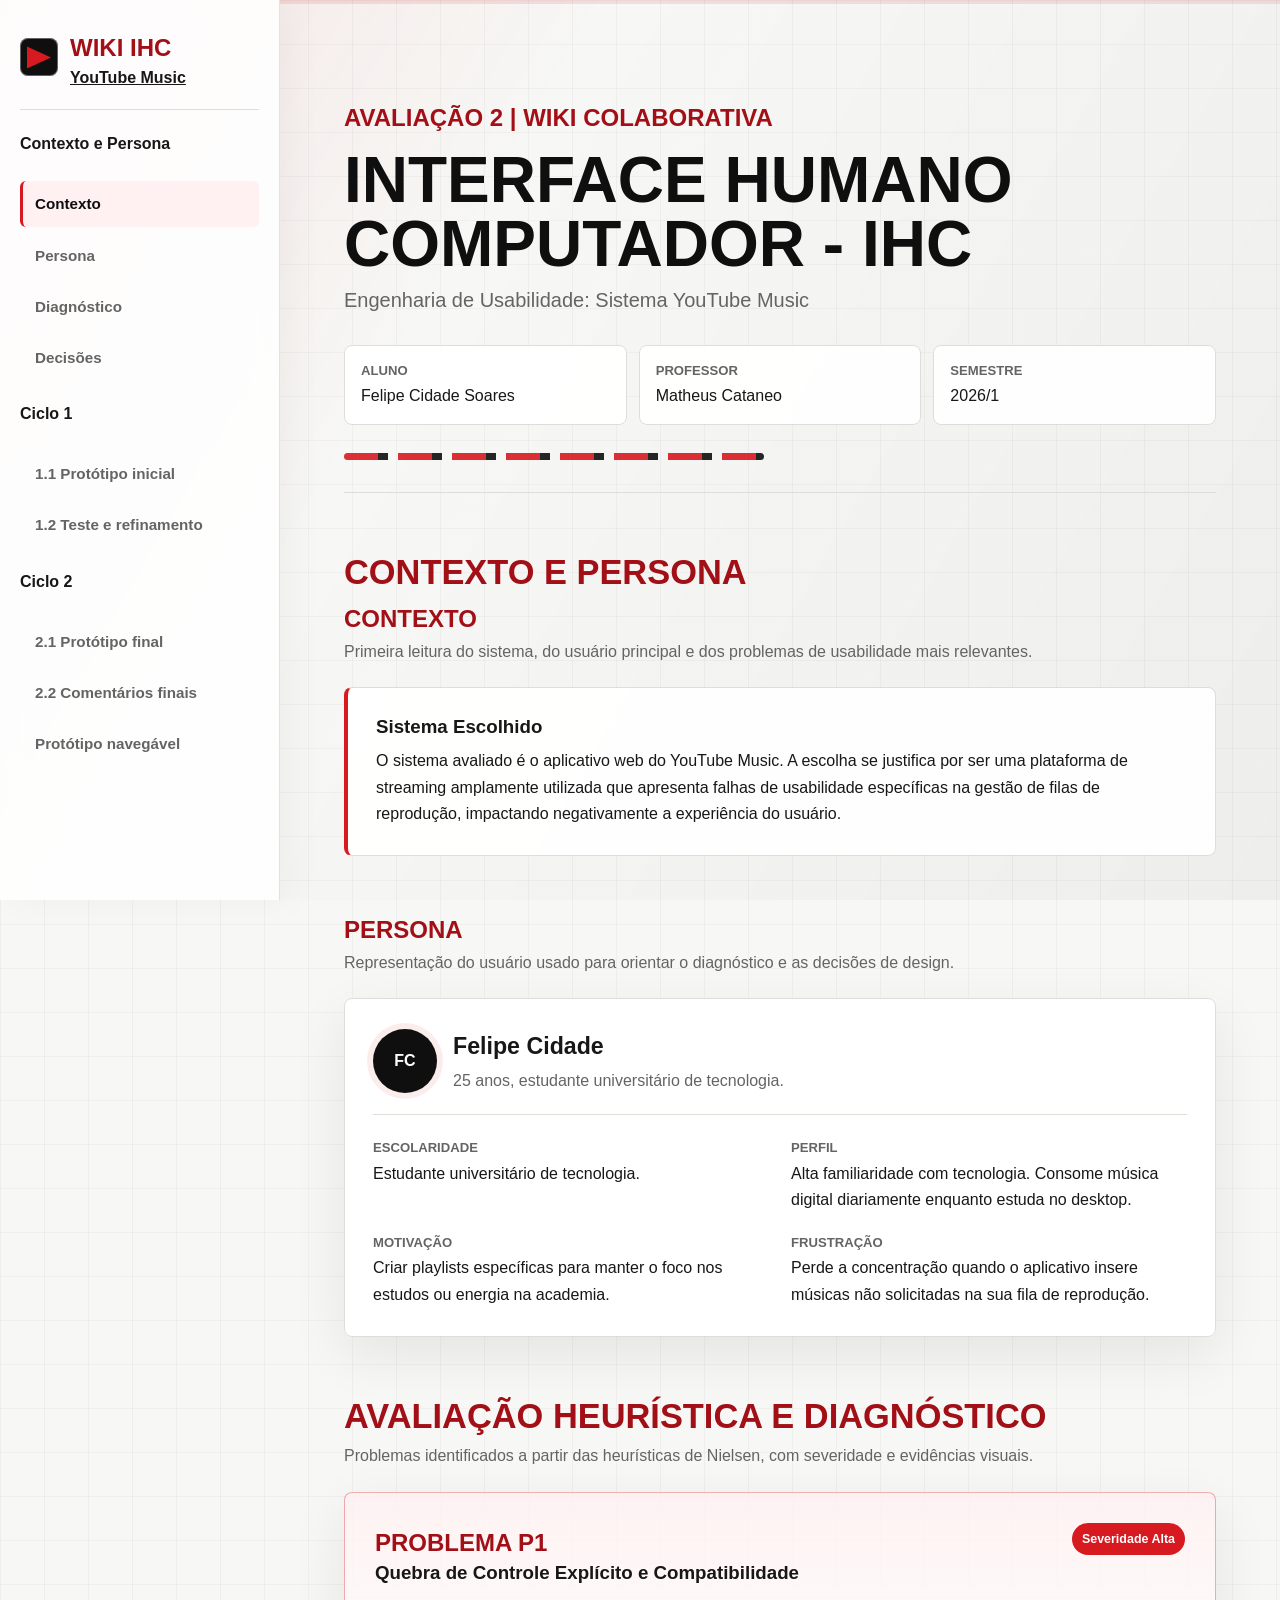
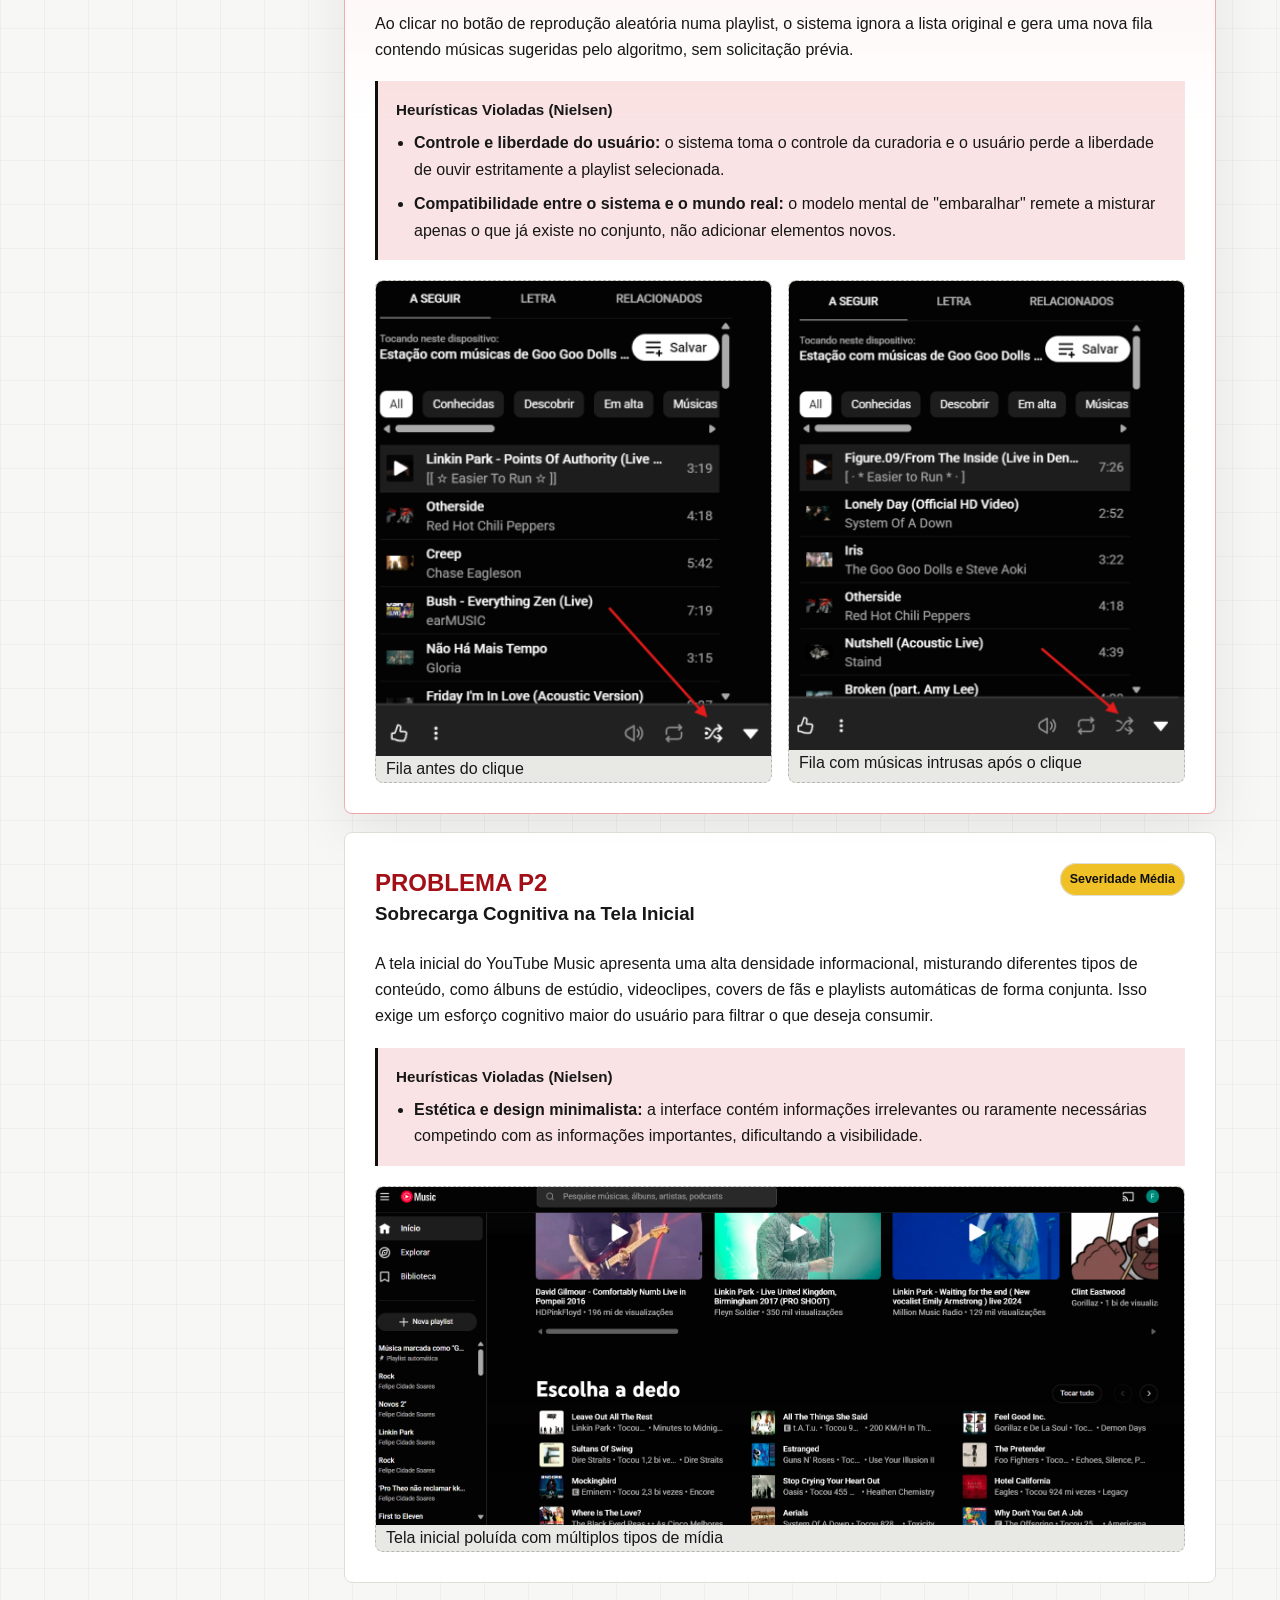
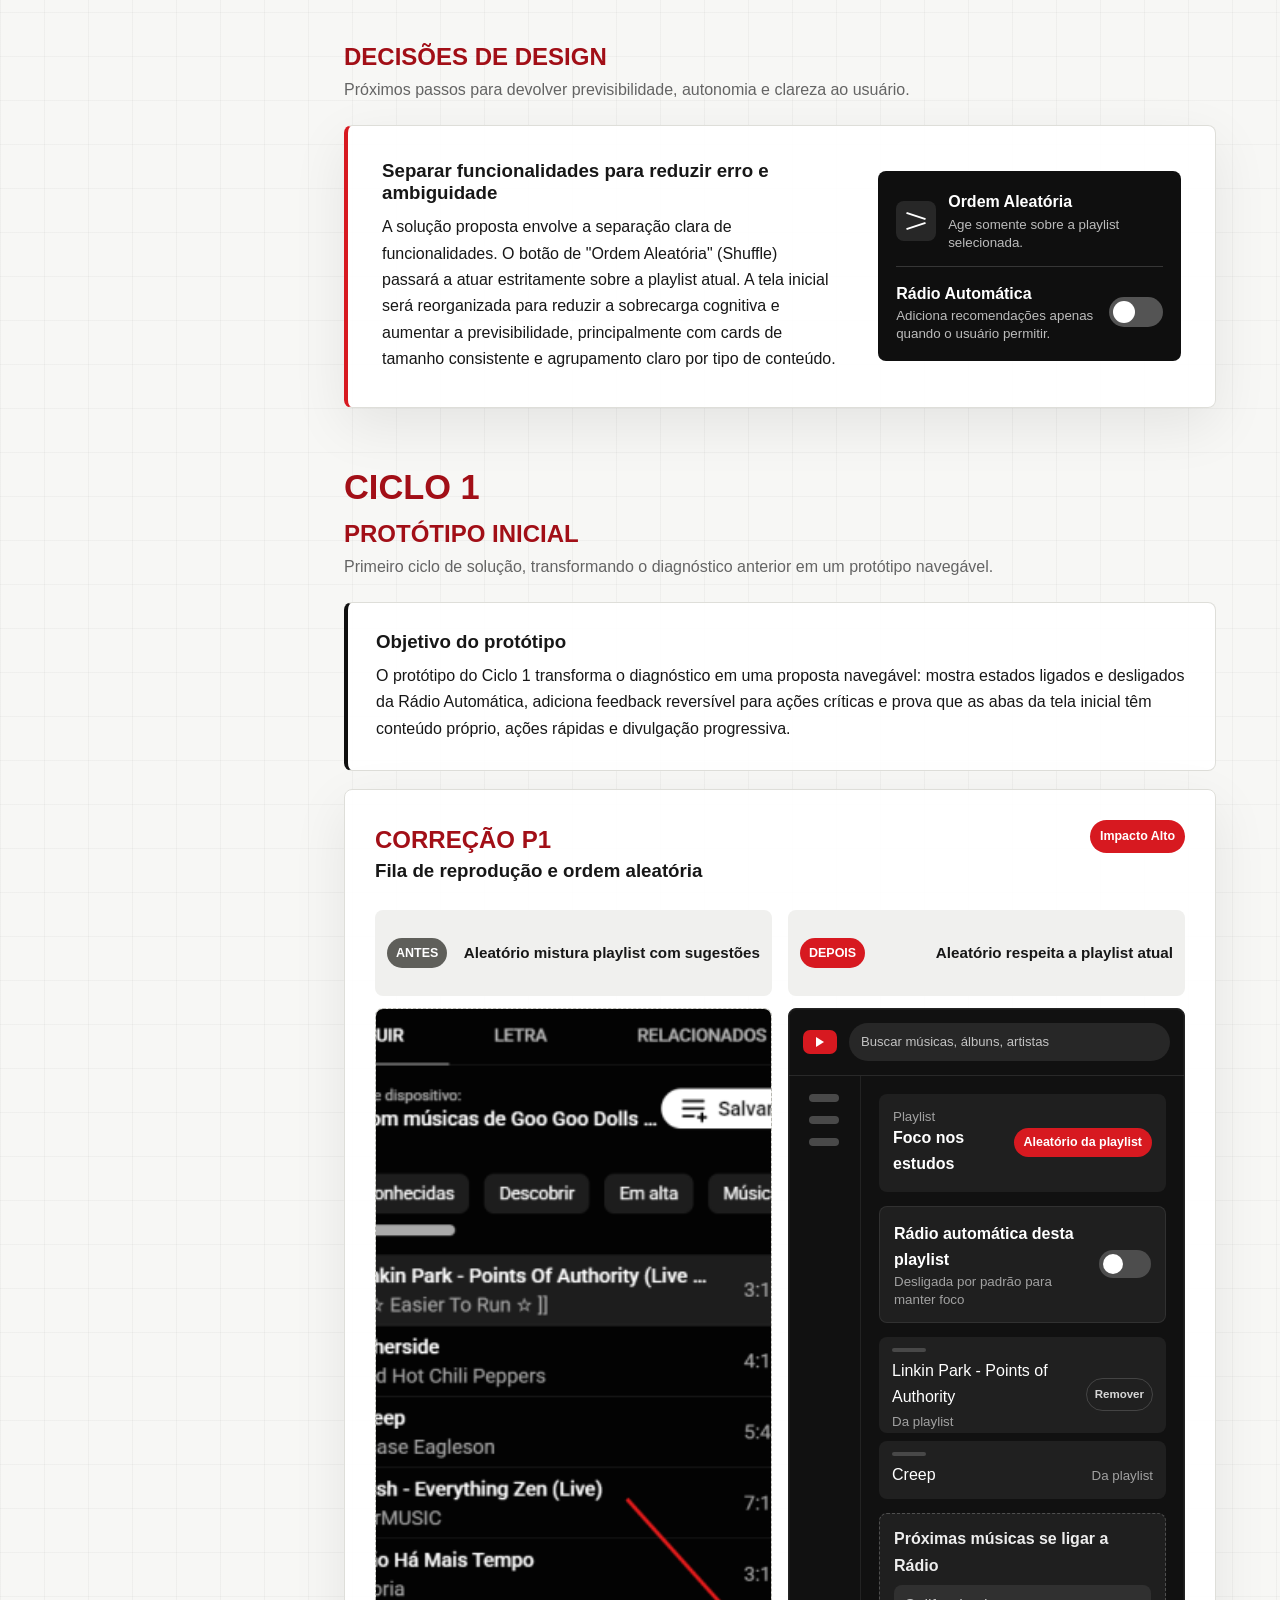
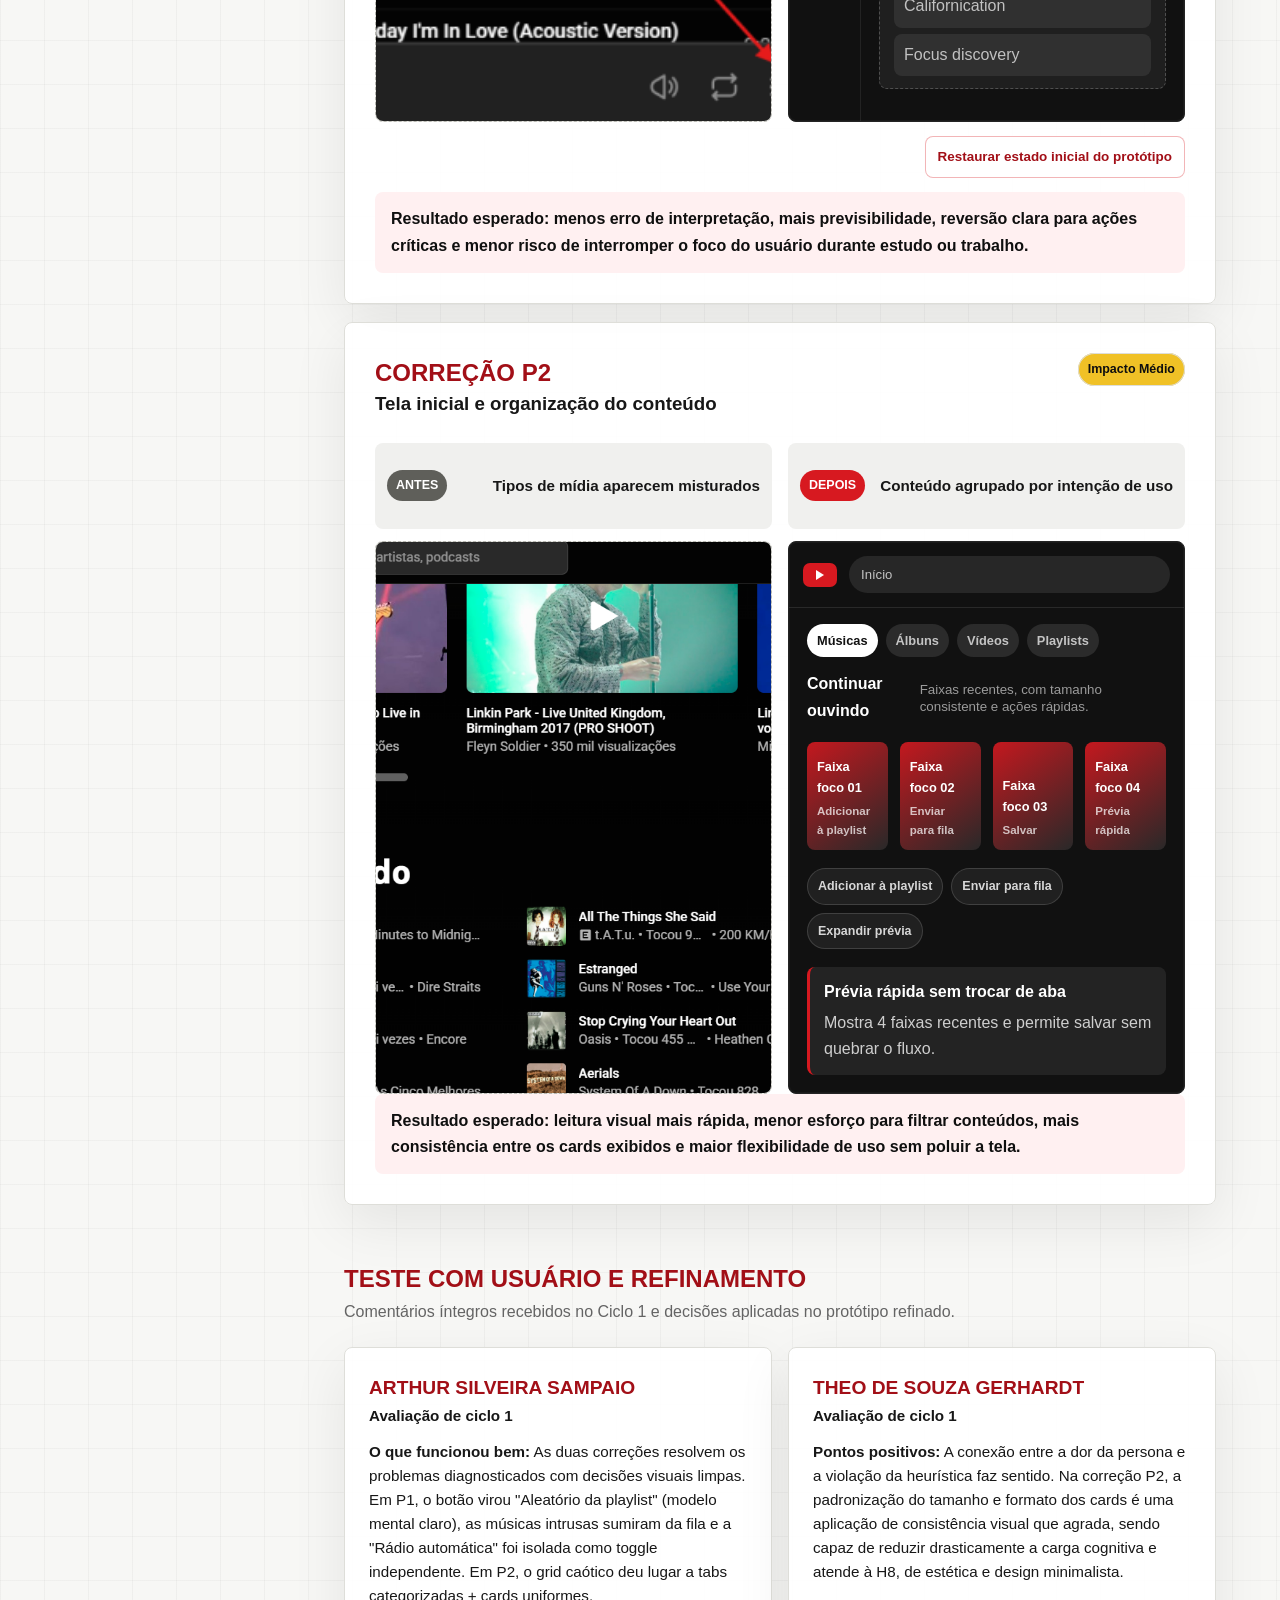
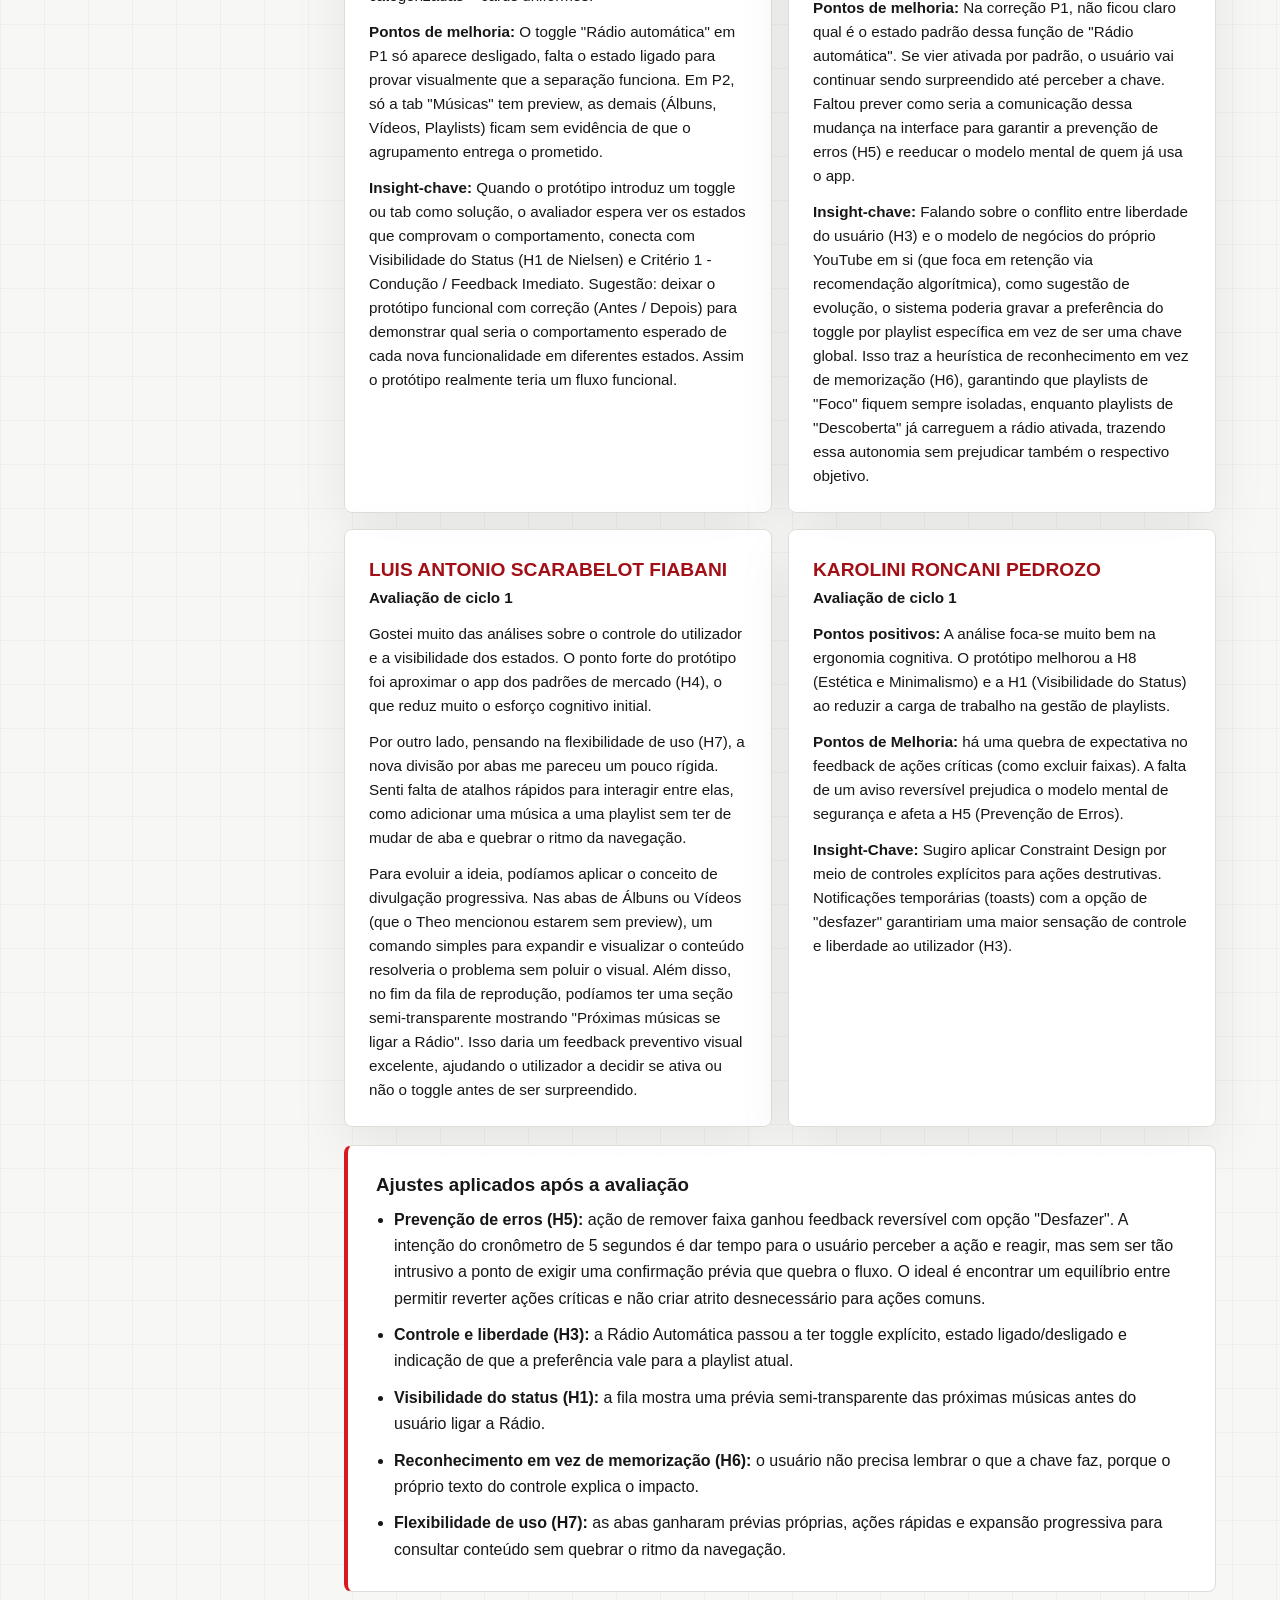
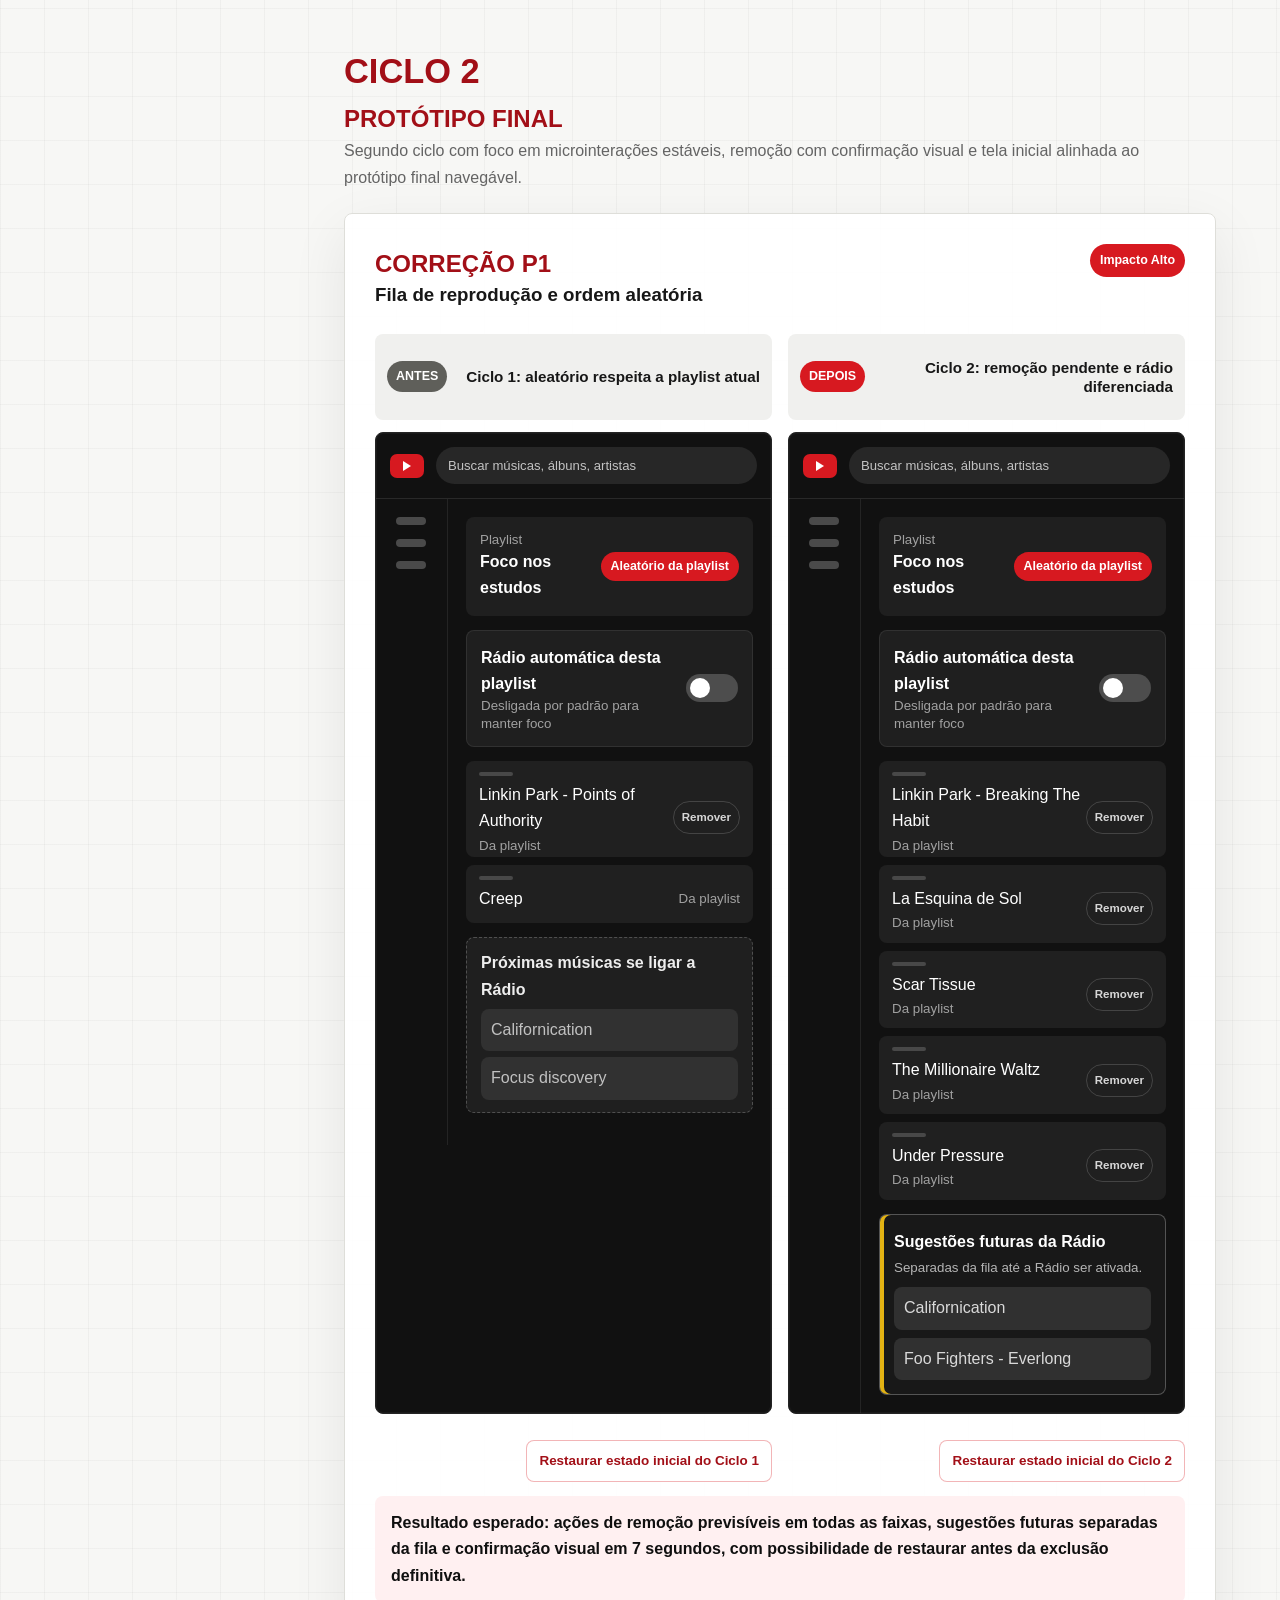
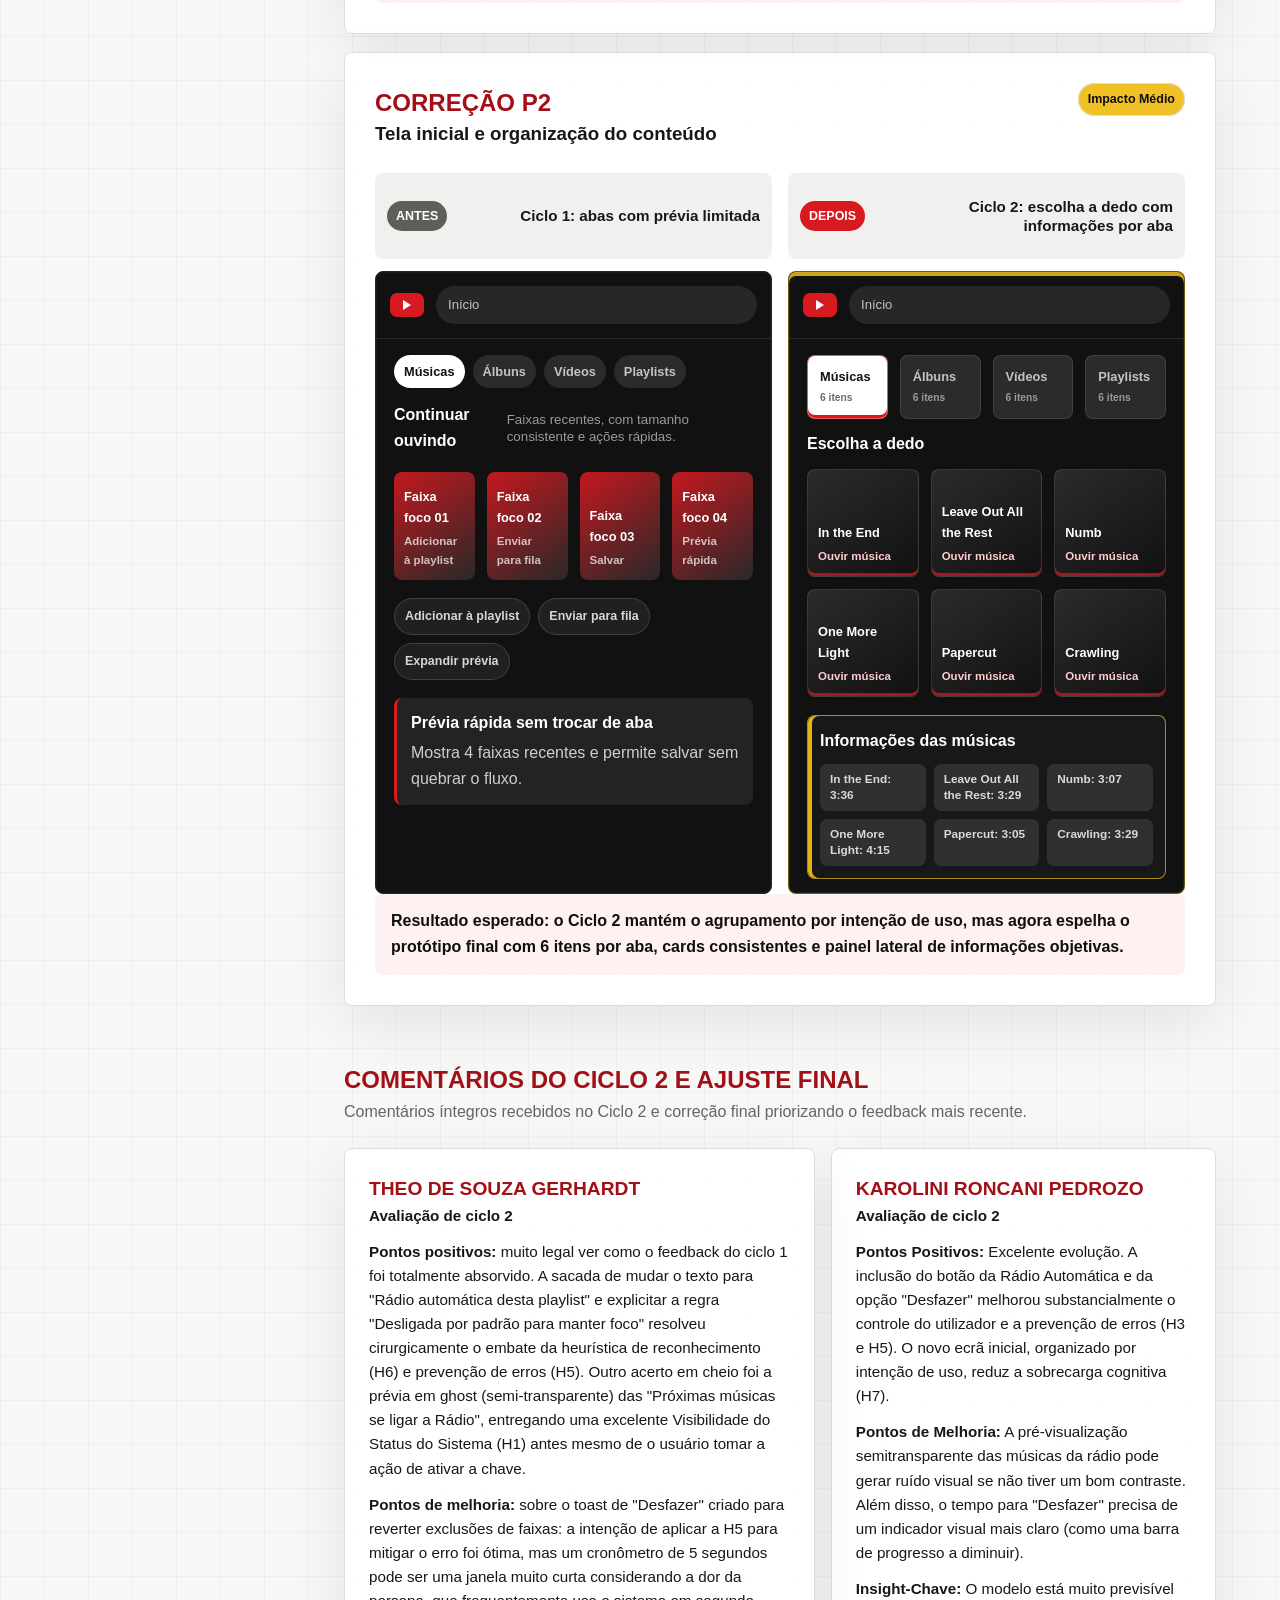
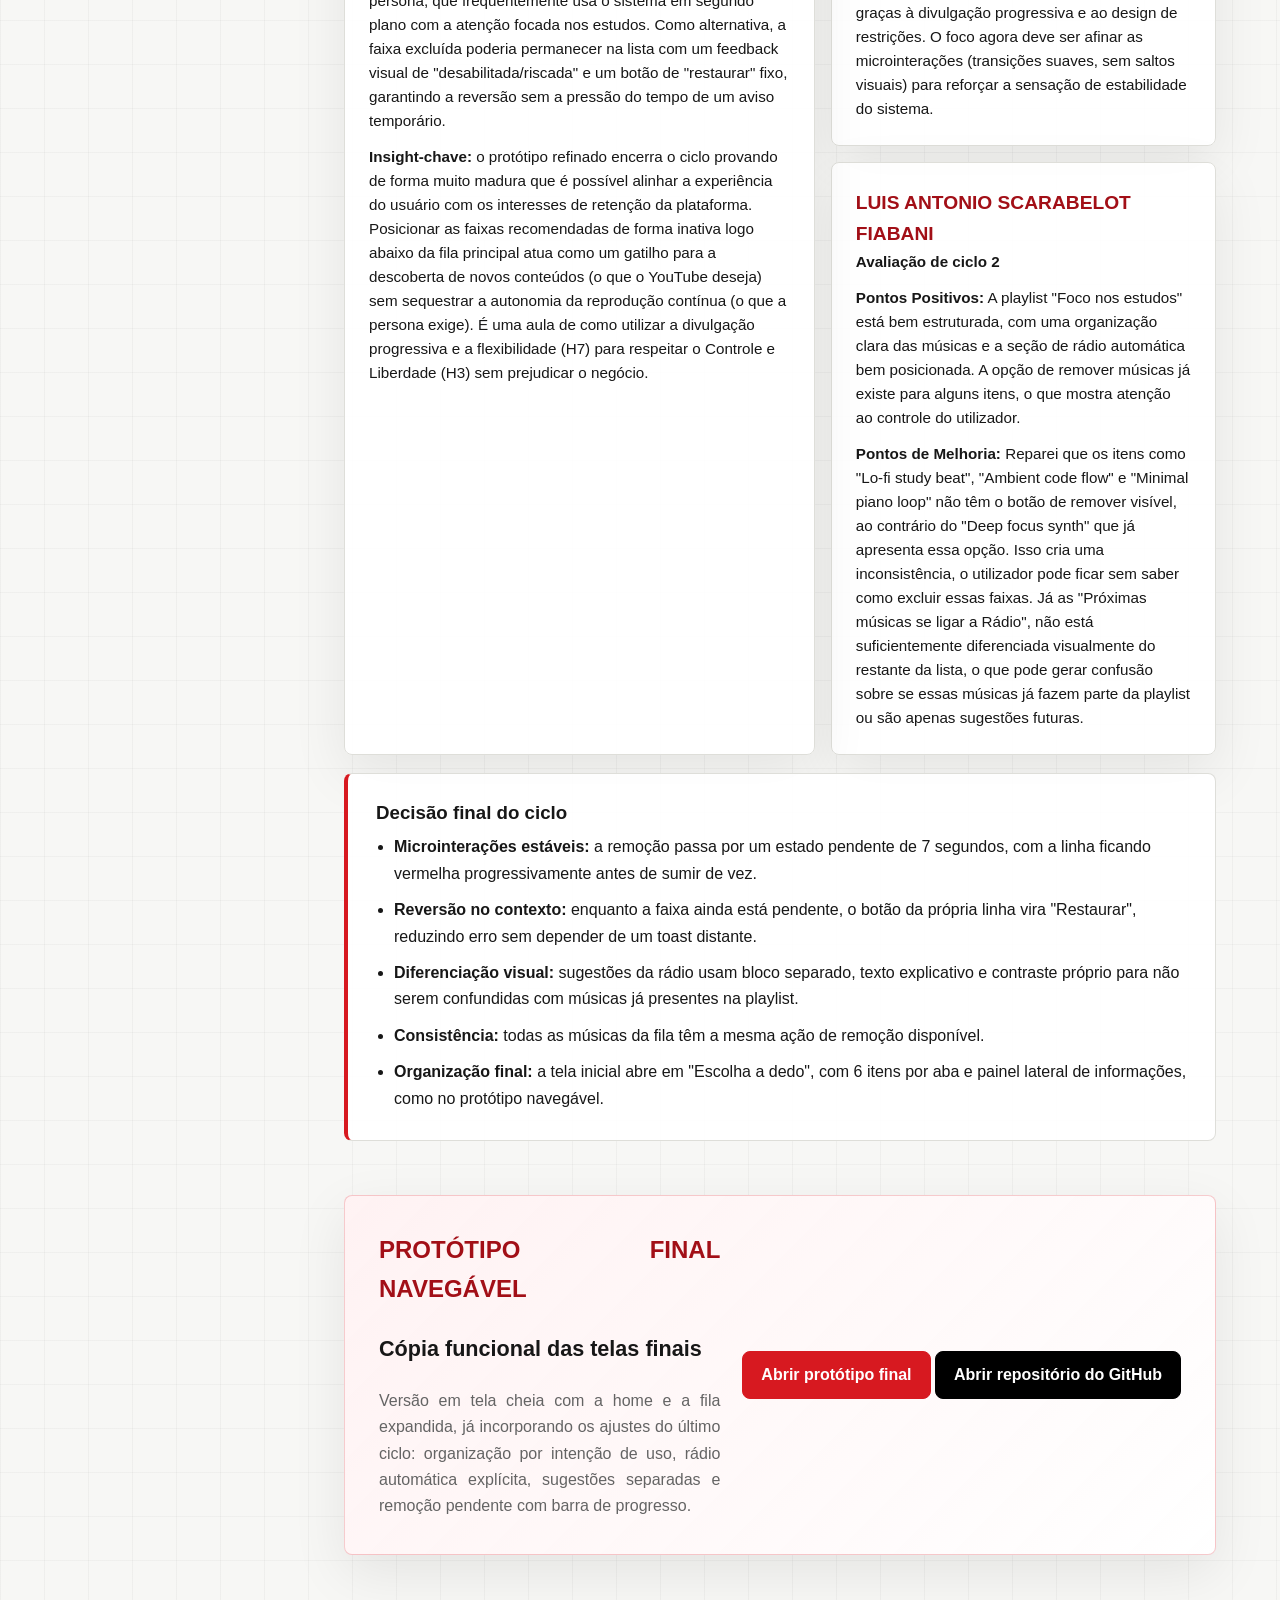
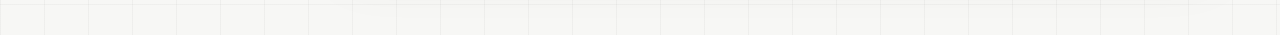
==== commit 5801650e: "commit" ====
--- a/index.html
+++ b/index.html
@@ -483,34 +483,6 @@
             <p>Comentários íntegros recebidos no Ciclo 1 e decisões aplicadas no protótipo refinado.</p>
           </div>
 
-          <article class="refinement-panel">
-            <h3>O que já foi mudado no protótipo do Ciclo 1</h3>
-            <ul>
-              <li>
-                <strong>P1 (fila e aleatório):</strong> o “Aleatório” passa a agir apenas sobre a playlist atual, e a
-                Rádio Automática vira um controle separado (toggle), com texto de apoio para deixar o modelo mental
-                claro.
-              </li>
-              <li>
-                <strong>P1 (visibilidade do status):</strong> a tela mostra a prévia das próximas músicas caso a Rádio
-                seja ativada, para reduzir surpresa e deixar o comportamento previsível.
-              </li>
-              <li>
-                <strong>P1 (prevenção de erros):</strong> a ação crítica de remover faixa ganha feedback reversível com
-                botão “Desfazer” (toast), reduzindo risco de erro acidental enquanto o usuário está focado em outra
-                tarefa.
-              </li>
-              <li>
-                <strong>P2 (home):</strong> o conteúdo deixa de ser um grid caótico e passa a ser organizado por abas,
-                com cards de tamanho consistente e divulgação progressiva (prévia expandível) para consultar informações
-                sem quebrar o ritmo da navegação.
-              </li>
-            </ul>
-            <p>
-              Os 4 comentários abaixo registram a avaliação do Ciclo 1 e servem como backlog de sugestões para o Ciclo 2.
-            </p>
-          </article>
-
           <div class="feedback-grid feedback-grid--comments">
             <article class="feedback-card feedback-card--comment">
               <p class="classmate-label">Arthur Silveira Sampaio</p>
@@ -650,10 +622,10 @@
         <section id="ciclo-2" class="doc-section">
           <div class="section-heading">
             <h2 class="section-index">CICLO 2</h2>
-            <p class="section-index">Protótipo Refinado</p>
+            <p class="section-index">Protótipo Final</p>
             <p>
-              Segundo ciclo aplicando apenas os ajustes vindos dos 4 comentários do Ciclo 1. O protótipo final navegável
-              consolida as sugestões dos 3 comentários mais recentes.
+              Segundo ciclo com foco em microinterações estáveis, remoção com confirmação visual e tela inicial alinhada
+              ao protótipo final navegável.
             </p>
           </div>
 
@@ -670,7 +642,7 @@
               <div class="prototype-screen prototype-screen--before">
                 <div class="prototype-screen-title">
                   <span>Antes</span>
-                  <strong>Ciclo 1: sem feedback reversível</strong>
+                  <strong>Ciclo 1: aleatório respeita a playlist atual</strong>
                 </div>
 
                 <div class="mock-window">
@@ -715,9 +687,21 @@
                         <li>
                           <span>Linkin Park - Points of Authority</span>
                           <small>Da playlist</small>
+                          <button class="mock-inline-action" type="button" data-remove-track>Remover</button>
                         </li>
                         <li><span>Creep</span><small>Da playlist</small></li>
                       </ol>
+
+                      <div class="mock-next-preview" data-radio-preview>
+                        <strong>Próximas músicas se ligar a Rádio</strong>
+                        <span>Californication</span>
+                        <span>Focus discovery</span>
+                      </div>
+
+                      <div class="mock-toast" data-undo-toast aria-live="polite">
+                        <span></span>
+                        <button type="button">Desfazer</button>
+                      </div>
                     </div>
                   </div>
                 </div>
@@ -732,7 +716,7 @@
               <div class="prototype-screen prototype-screen--after">
                 <div class="prototype-screen-title">
                   <span>Depois</span>
-                  <strong>Ciclo 2: desfazer e prévia da rádio</strong>
+                  <strong>Ciclo 2: remoção pendente e rádio diferenciada</strong>
                 </div>
 
                 <div class="mock-window">
@@ -748,7 +732,7 @@
                       <span></span>
                     </div>
 
-                    <div class="mock-content">
+                    <div class="mock-content" data-restore-mode="pending">
                       <div class="mock-playlist-head">
                         <div>
                           <small>Playlist</small>
@@ -775,22 +759,49 @@
 
                       <ol class="mock-queue">
                         <li>
-                          <span>Linkin Park - Points of Authority</span>
+                          <span>Linkin Park - Breaking The Habit</span>
                           <small>Da playlist</small>
                           <button class="mock-inline-action" type="button" data-remove-track>Remover</button>
                         </li>
-                        <li><span>Creep</span><small>Da playlist</small></li>
+                        <li>
+                          <span>La Esquina de Sol</span>
+                          <small>Da playlist</small>
+                          <button class="mock-inline-action" type="button" data-remove-track>Remover</button>
+                        </li>
+                        <li>
+                          <span>Scar Tissue</span>
+                          <small>Da playlist</small>
+                          <button class="mock-inline-action" type="button" data-remove-track>Remover</button>
+                        </li>
+                        <li>
+                          <span>The Millionaire Waltz</span>
+                          <small>Da playlist</small>
+                          <button class="mock-inline-action" type="button" data-remove-track>Remover</button>
+                        </li>
+                        <li>
+                          <span>Under Pressure</span>
+                          <small>Da playlist</small>
+                          <button class="mock-inline-action" type="button" data-remove-track>Remover</button>
+                        </li>
                       </ol>
 
-                      <div class="mock-next-preview" data-radio-preview>
-                        <strong>Próximas músicas se ligar a Rádio</strong>
-                        <span>Californication</span>
-                        <span>Focus discovery</span>
-                      </div>
-
-                      <div class="mock-toast" data-undo-toast aria-live="polite">
-                        <span></span>
-                        <button type="button">Desfazer</button>
+                      <div
+                        class="mock-next-preview mock-next-preview--final"
+                        aria-label="Sugestões futuras da rádio automática"
+                        data-radio-preview
+                      >
+                        <div class="mock-preview-heading">
+                          <strong data-radio-off="Sugestões futuras da Rádio" data-radio-on="Rádio ligada: próximas recomendações">Sugestões futuras da Rádio</strong>
+                          <small
+                            data-radio-preview-status
+                            data-radio-off="Separadas da fila até a Rádio ser ativada."
+                            data-radio-on="Recomendações adicionadas pela rádio."
+                          >
+                            Separadas da fila até a Rádio ser ativada.
+                          </small>
+                        </div>
+                        <span data-radio-off="Californication" data-radio-on="Californication entrou na fila">Californication</span>
+                        <span data-radio-off="Foo Fighters - Everlong" data-radio-on="Foo Fighters - Everlong entrou na fila">Foo Fighters - Everlong</span>
                       </div>
 
                     </div>
@@ -806,8 +817,8 @@
             </div>
 
             <p class="prototype-impact">
-              Resultado esperado: remoção com feedback reversível ("Desfazer"), toggle explícito de rádio automática e
-              prévia das próximas músicas antes de ativar a recomendação.
+              Resultado esperado: ações de remoção previsíveis em todas as faixas, sugestões futuras separadas da fila e
+              confirmação visual em 7 segundos, com possibilidade de restaurar antes da exclusão definitiva.
             </p>
           </article>
 
@@ -833,11 +844,11 @@
                     <span class="mock-search">Início</span>
                   </div>
 
-                  <div class="mock-filter-row" aria-label="Filtros do protótipo">
-                    <button class="mock-tab is-selected" type="button">Músicas</button>
-                    <button class="mock-tab" type="button">Álbuns</button>
-                    <button class="mock-tab" type="button">Vídeos</button>
-                    <button class="mock-tab" type="button">Playlists</button>
+                  <div class="mock-filter-row" aria-label="Filtros do protótipo" data-tab-group>
+                    <button class="mock-tab is-selected" type="button" data-tab="musicas">Músicas</button>
+                    <button class="mock-tab" type="button" data-tab="albuns">Álbuns</button>
+                    <button class="mock-tab" type="button" data-tab="videos">Vídeos</button>
+                    <button class="mock-tab" type="button" data-tab="playlists">Playlists</button>
                   </div>
 
                   <div class="mock-section-label">
@@ -880,63 +891,97 @@
               <div class="prototype-screen prototype-screen--after">
                 <div class="prototype-screen-title">
                   <span>Depois</span>
-                  <strong>Ciclo 2: abas com prévias próprias</strong>
-                </div>
-
-                <div class="mock-window">
+                  <strong>Ciclo 2: escolha a dedo com informações por aba</strong>
+                </div>
+
+                <div class="mock-window mock-window--final-p2">
                   <div class="mock-topbar">
                     <span class="mock-logo" aria-hidden="true"></span>
                     <span class="mock-search">Início</span>
                   </div>
 
-                  <div class="mock-filter-row" aria-label="Filtros do protótipo" data-tab-group>
-                    <button class="mock-tab is-selected" type="button" data-tab="musicas">Músicas</button>
-                    <button class="mock-tab" type="button" data-tab="albuns">Álbuns</button>
-                    <button class="mock-tab" type="button" data-tab="videos">Vídeos</button>
-                    <button class="mock-tab" type="button" data-tab="playlists">Playlists</button>
-                  </div>
-
-                  <div class="mock-section-label">
-                    <strong data-tab-title>Continuar ouvindo</strong>
-                    <small data-tab-description>Faixas recentes, com tamanho consistente e ações rápidas.</small>
-                  </div>
-
-                  <div class="mock-home-grid mock-home-grid--organized" data-tab-panel>
-                    <button class="mock-media-card" type="button">
-                      <span>Faixa foco 01</span>
-                      <small>Adicionar à playlist</small>
+                  <div
+                    class="mock-filter-row mock-filter-row--stateful mock-filter-row--final"
+                    aria-label="Filtros do protótipo"
+                    data-tab-group
+                    data-tab-source="final"
+                    data-initial-tab="musicas"
+                  >
+                    <button class="mock-tab is-selected" type="button" data-tab="musicas">
+                      <span>Músicas</span>
+                      <small>6 itens</small>
                     </button>
-                    <button class="mock-media-card" type="button">
-                      <span>Faixa foco 02</span>
-                      <small>Enviar para fila</small>
+                    <button class="mock-tab" type="button" data-tab="albuns">
+                      <span>Álbuns</span>
+                      <small>6 itens</small>
                     </button>
-                    <button class="mock-media-card" type="button">
-                      <span>Faixa foco 03</span>
-                      <small>Salvar</small>
+                    <button class="mock-tab" type="button" data-tab="videos">
+                      <span>Vídeos</span>
+                      <small>6 itens</small>
                     </button>
-                    <button class="mock-media-card" type="button">
-                      <span>Faixa foco 04</span>
-                      <small>Prévia rápida</small>
+                    <button class="mock-tab" type="button" data-tab="playlists">
+                      <span>Playlists</span>
+                      <small>6 itens</small>
                     </button>
                   </div>
 
-                  <div class="mock-quick-actions" aria-label="Ações rápidas do protótipo">
-                    <button type="button">Adicionar à playlist</button>
-                    <button type="button">Enviar para fila</button>
-                    <button type="button" data-preview-toggle>Expandir prévia</button>
-                  </div>
-
-                  <div class="mock-progressive-preview" data-progressive-preview>
-                    <strong>Prévia rápida sem trocar de aba</strong>
-                    <span data-preview-copy>Mostra 4 faixas recentes e permite salvar sem quebrar o fluxo.</span>
+                  <div class="mock-section-label mock-section-label--final">
+                    <strong data-tab-title>Escolha a dedo</strong>
+                  </div>
+
+                  <div class="mock-home-shell mock-home-shell--final-grid mock-home-shell--preview-below">
+                    <div
+                      class="mock-home-grid mock-home-grid--organized mock-home-grid--compact"
+                      data-tab-panel
+                      data-card-mode="final"
+                    >
+                      <button class="mock-media-card mock-media-card--final" type="button">
+                        <span>In the End</span>
+                        <small>Ouvir música</small>
+                      </button>
+                      <button class="mock-media-card mock-media-card--final" type="button">
+                        <span>Leave Out All the Rest</span>
+                        <small>Ouvir música</small>
+                      </button>
+                      <button class="mock-media-card mock-media-card--final" type="button">
+                        <span>Numb</span>
+                        <small>Ouvir música</small>
+                      </button>
+                      <button class="mock-media-card mock-media-card--final" type="button">
+                        <span>One More Light</span>
+                        <small>Ouvir música</small>
+                      </button>
+                      <button class="mock-media-card mock-media-card--final" type="button">
+                        <span>Papercut</span>
+                        <small>Ouvir música</small>
+                      </button>
+                      <button class="mock-media-card mock-media-card--final" type="button">
+                        <span>Crawling</span>
+                        <small>Ouvir música</small>
+                      </button>
+                    </div>
+
+                    <div class="mock-preview-panel" data-preview-panel>
+                      <div class="mock-preview-heading">
+                        <strong data-preview-title>Informações das músicas</strong>
+                      </div>
+                      <div class="mock-preview-list" data-preview-list>
+                        <span>In the End: 3:36</span>
+                        <span>Leave Out All the Rest: 3:29</span>
+                        <span>Numb: 3:07</span>
+                        <span>One More Light: 4:15</span>
+                        <span>Papercut: 3:05</span>
+                        <span>Crawling: 3:29</span>
+                      </div>
+                    </div>
                   </div>
                 </div>
               </div>
             </div>
 
             <p class="prototype-impact">
-              Resultado esperado: cada aba tem conteúdo e prévia próprios, com divulgação progressiva para consultar
-              informações sem quebrar o ritmo da navegação.
+              Resultado esperado: o Ciclo 2 mantém o agrupamento por intenção de uso, mas agora espelha o protótipo
+              final com 6 itens por aba, cards consistentes e painel lateral de informações objetivas.
             </p>
           </article>
 
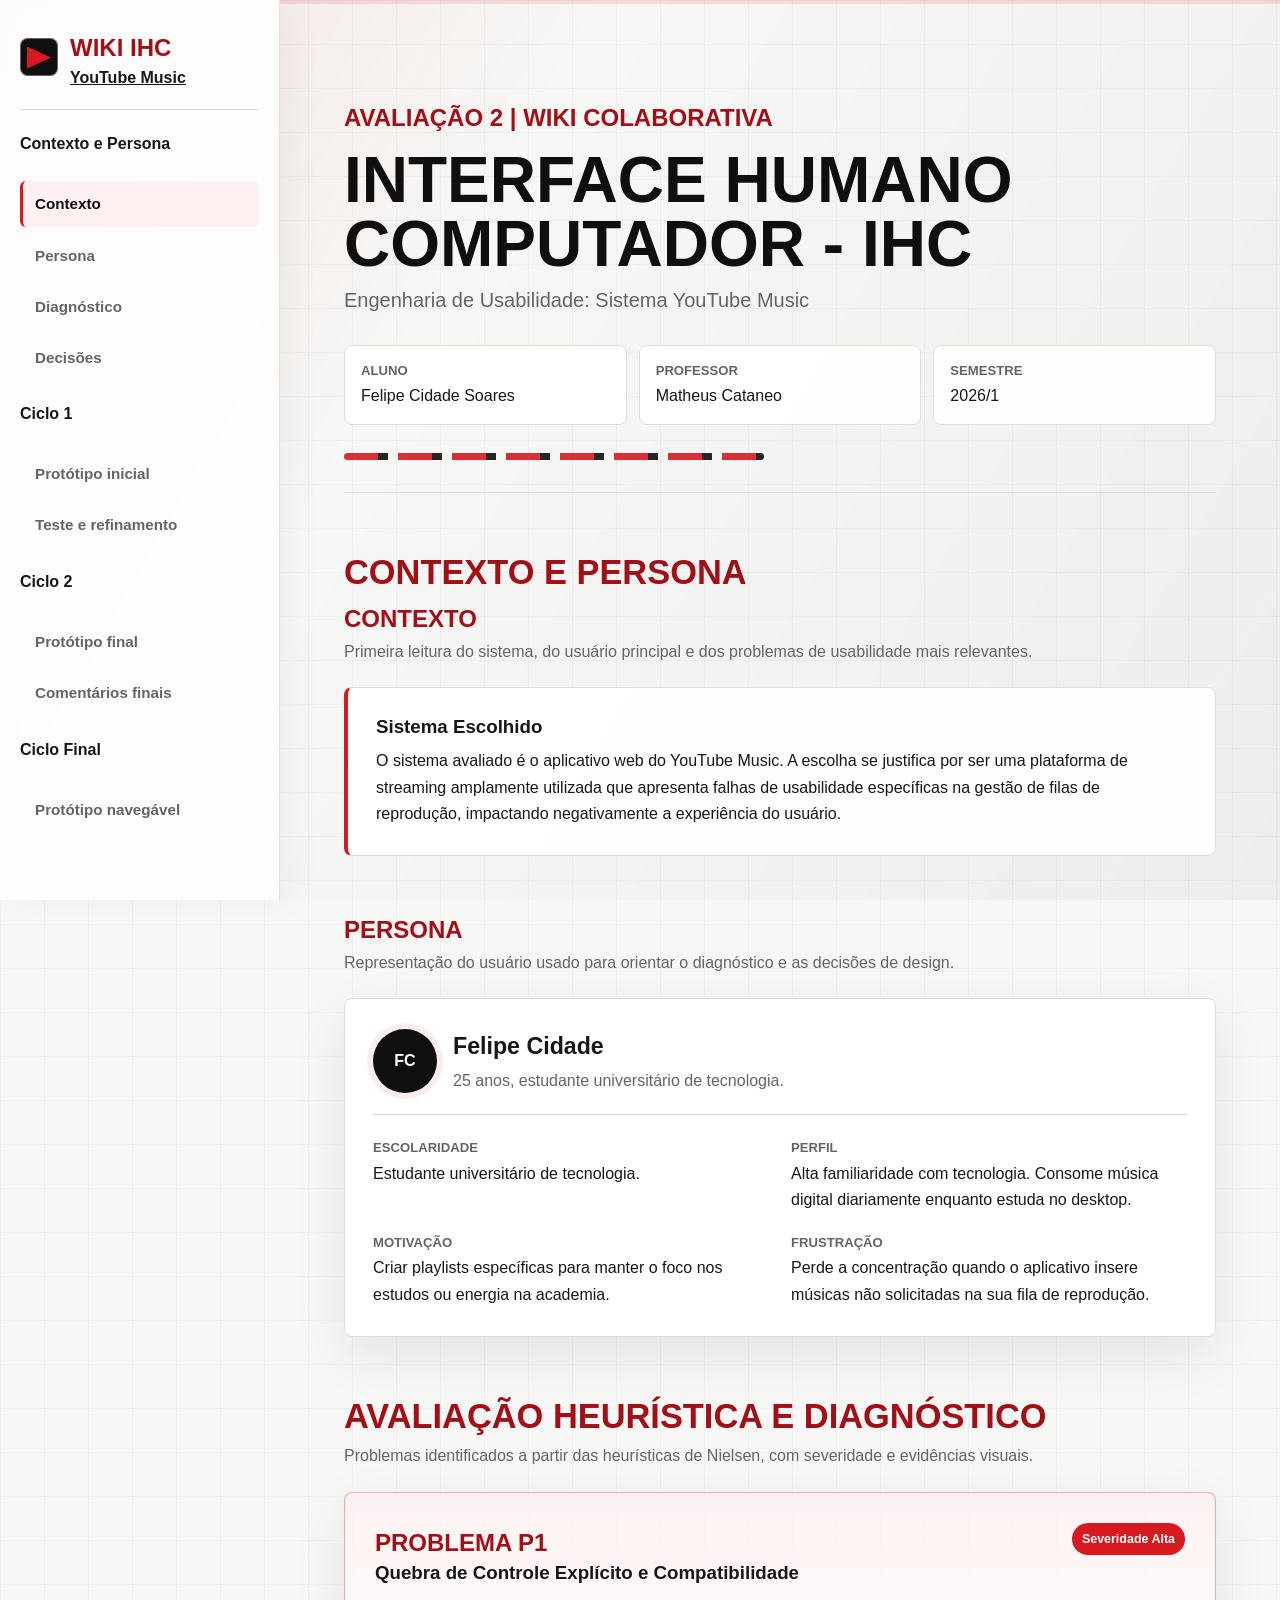
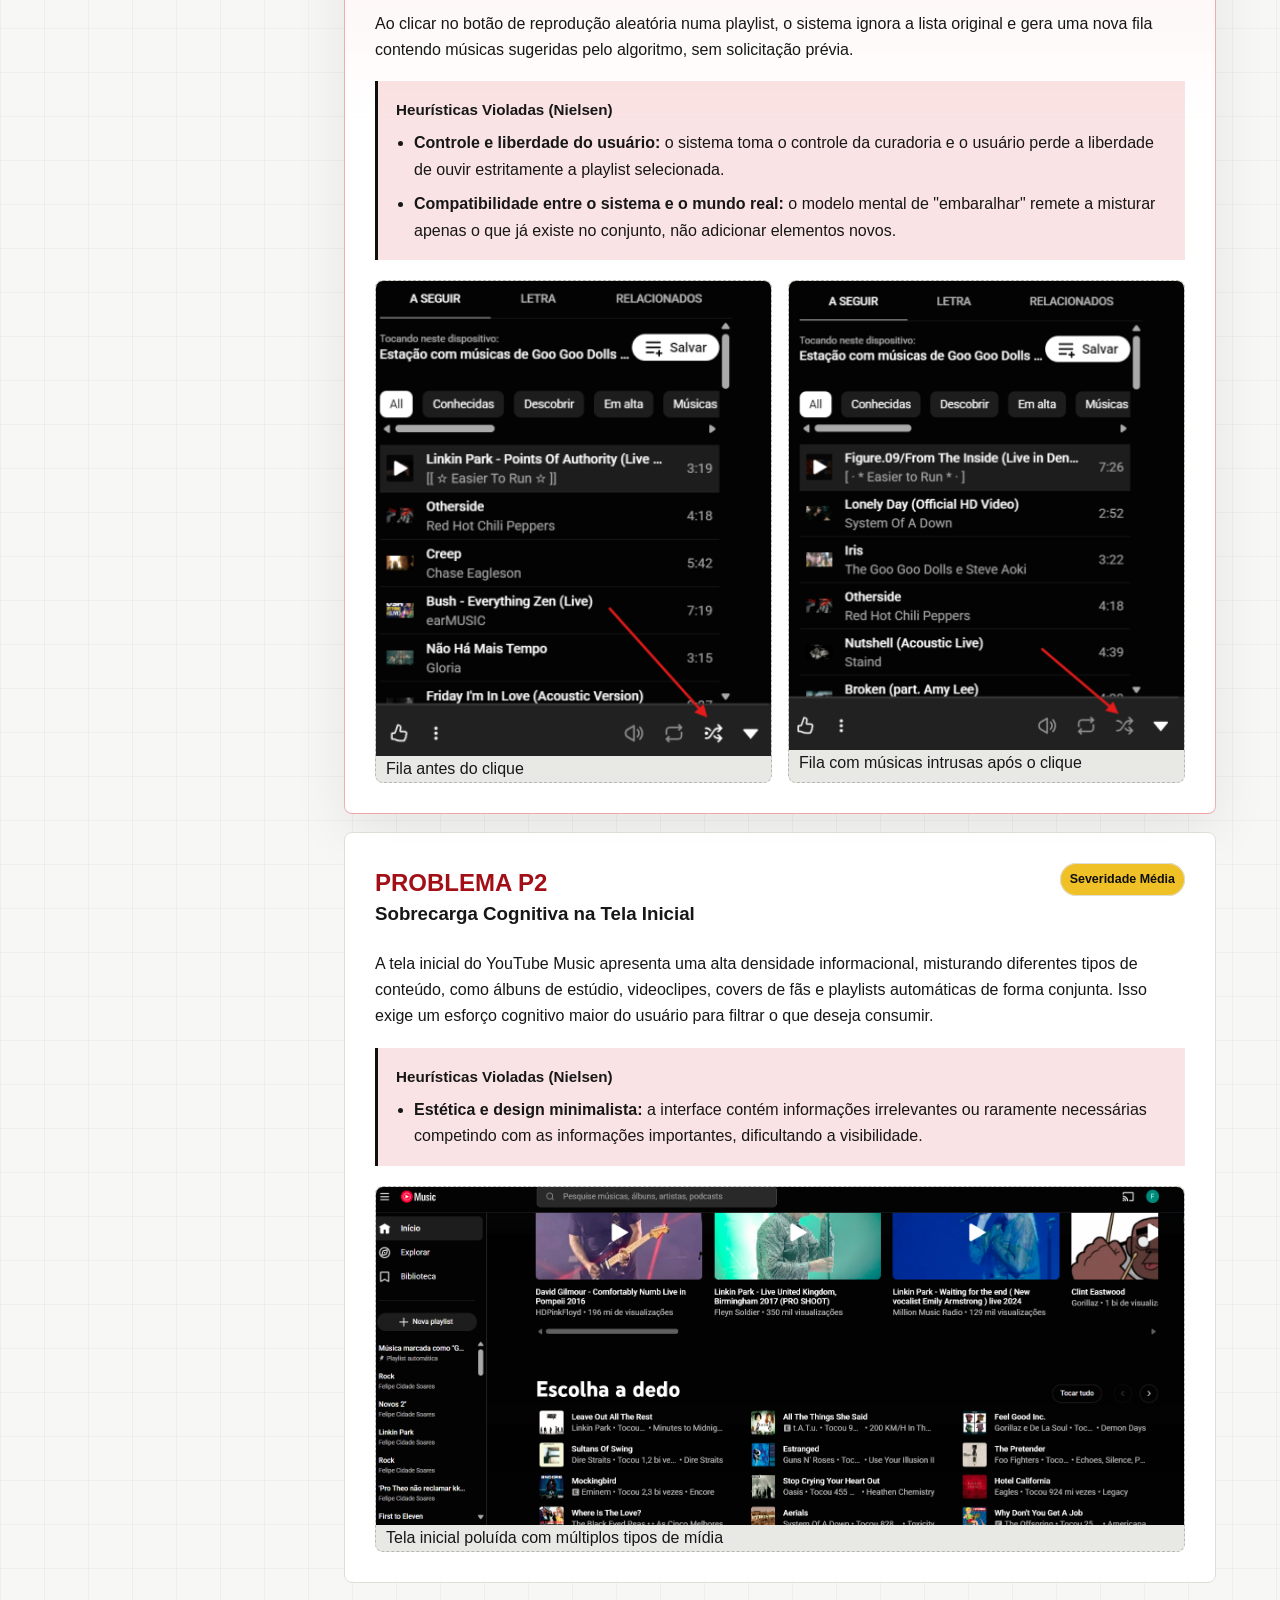
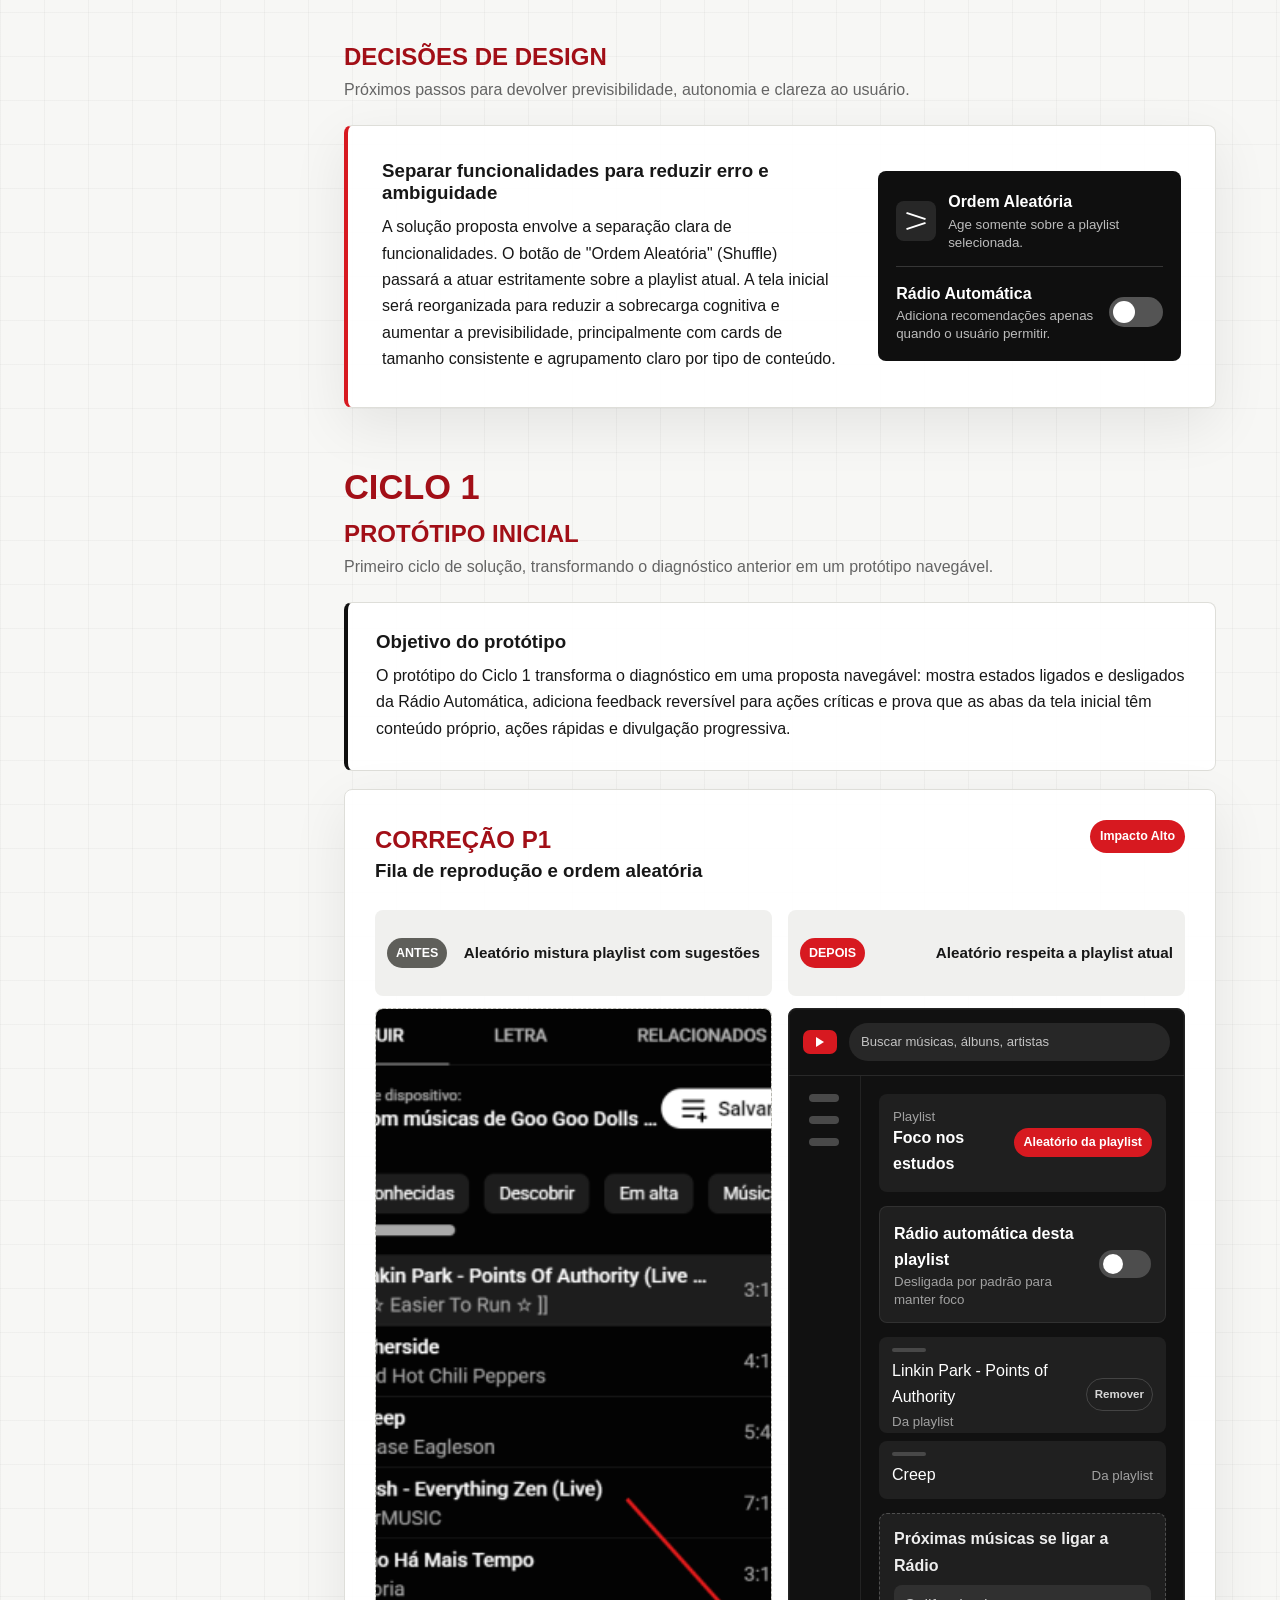
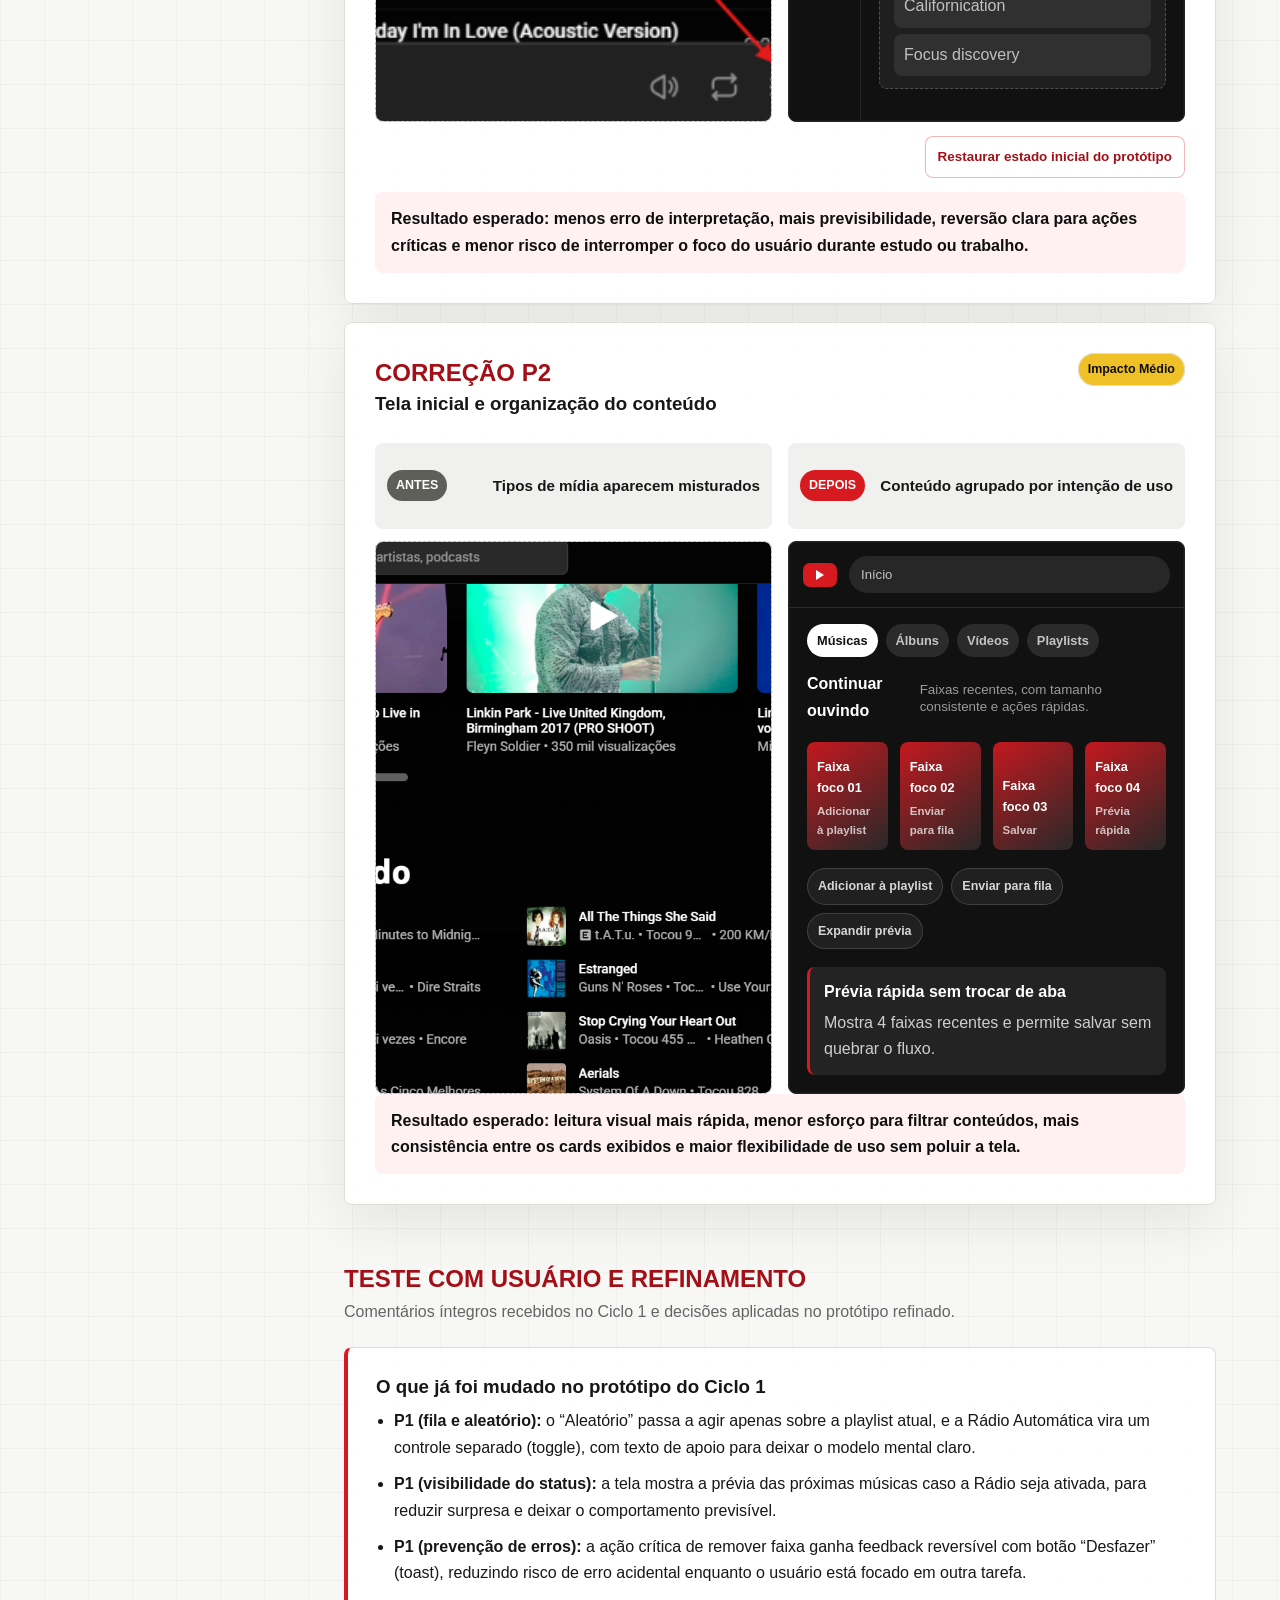
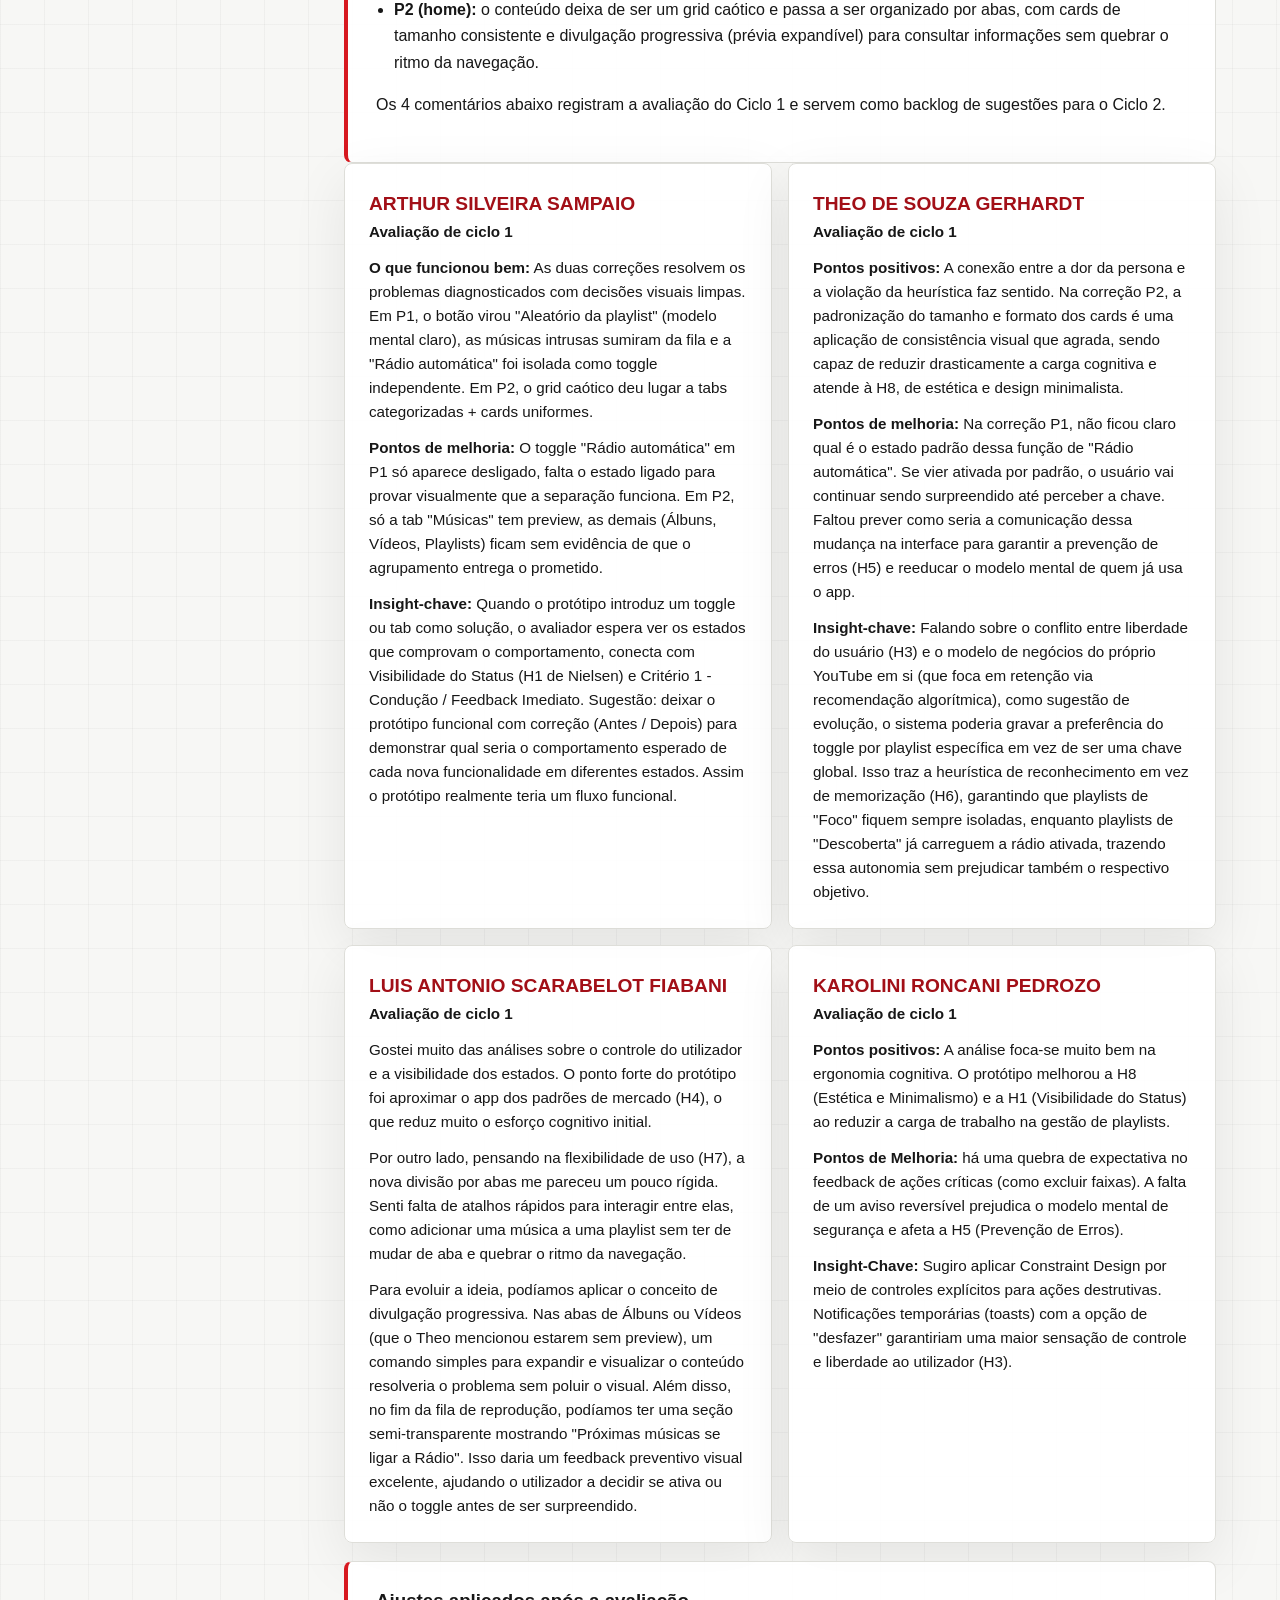
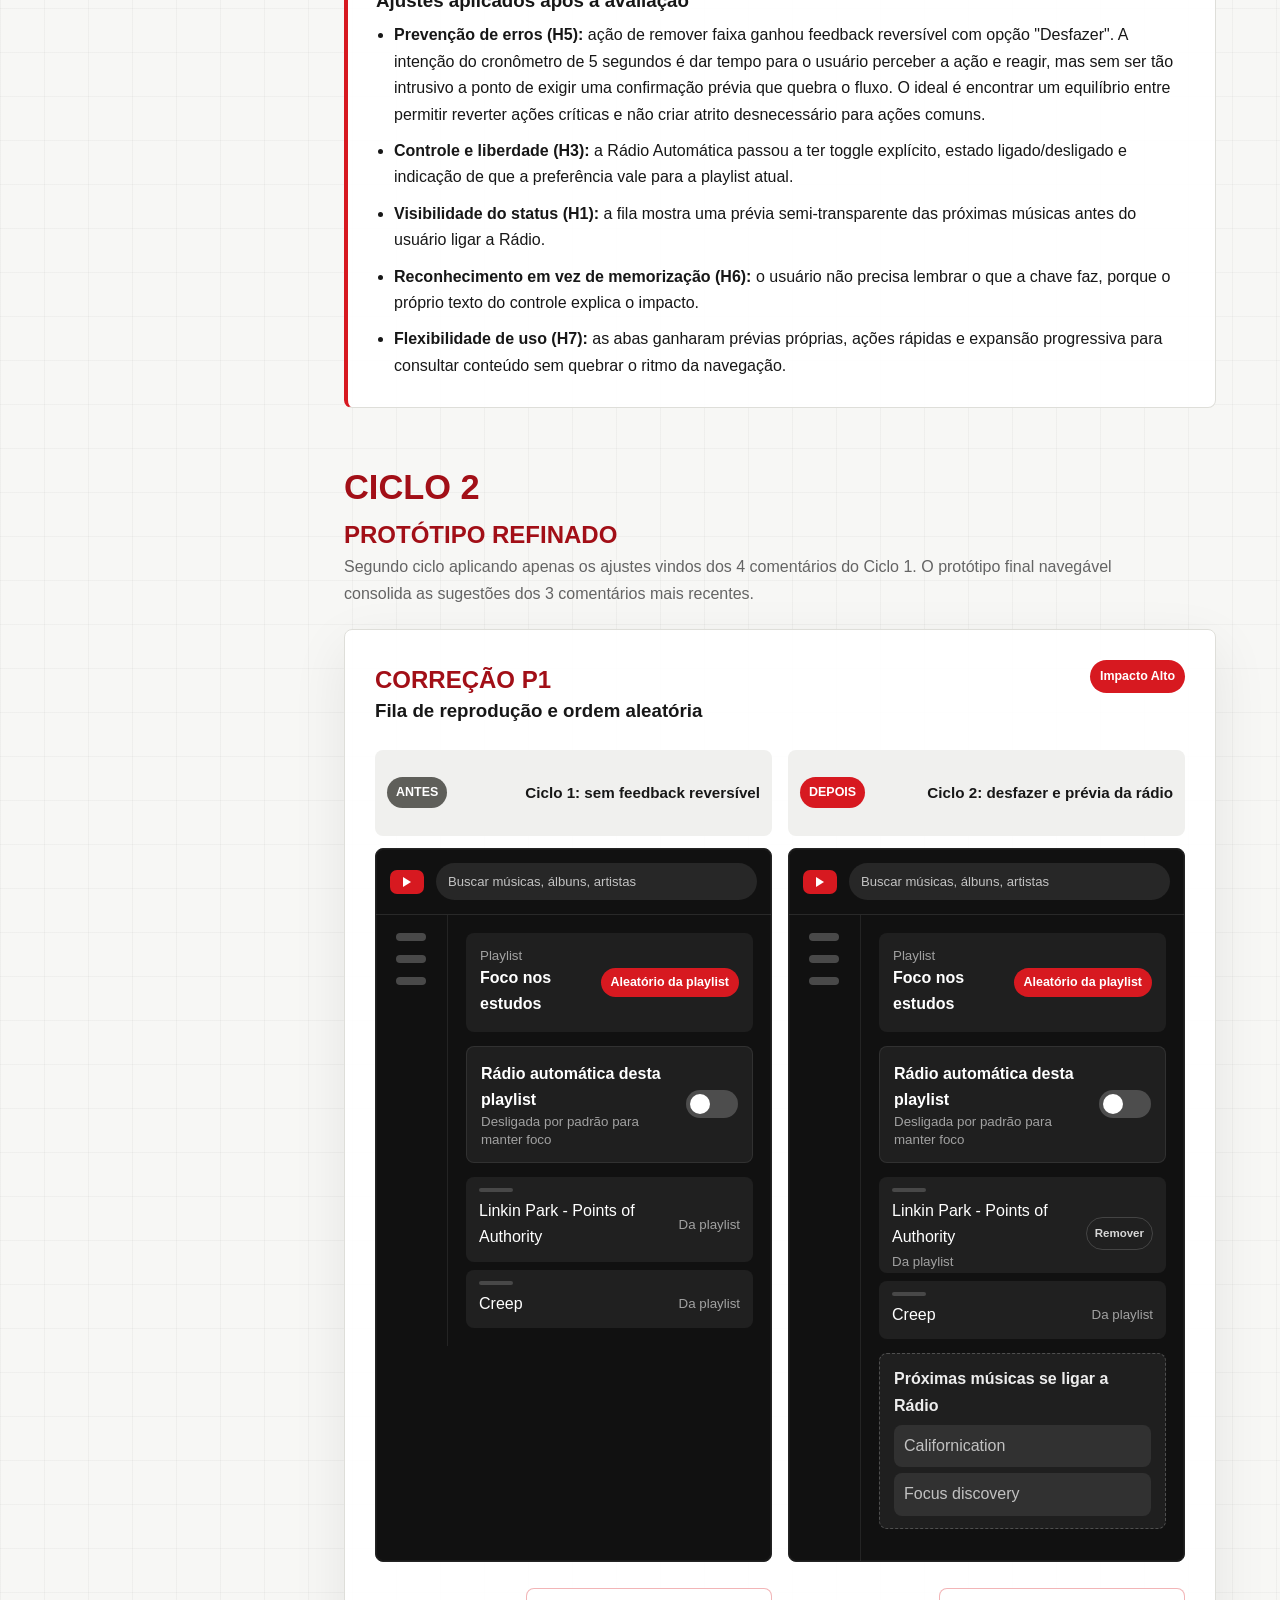
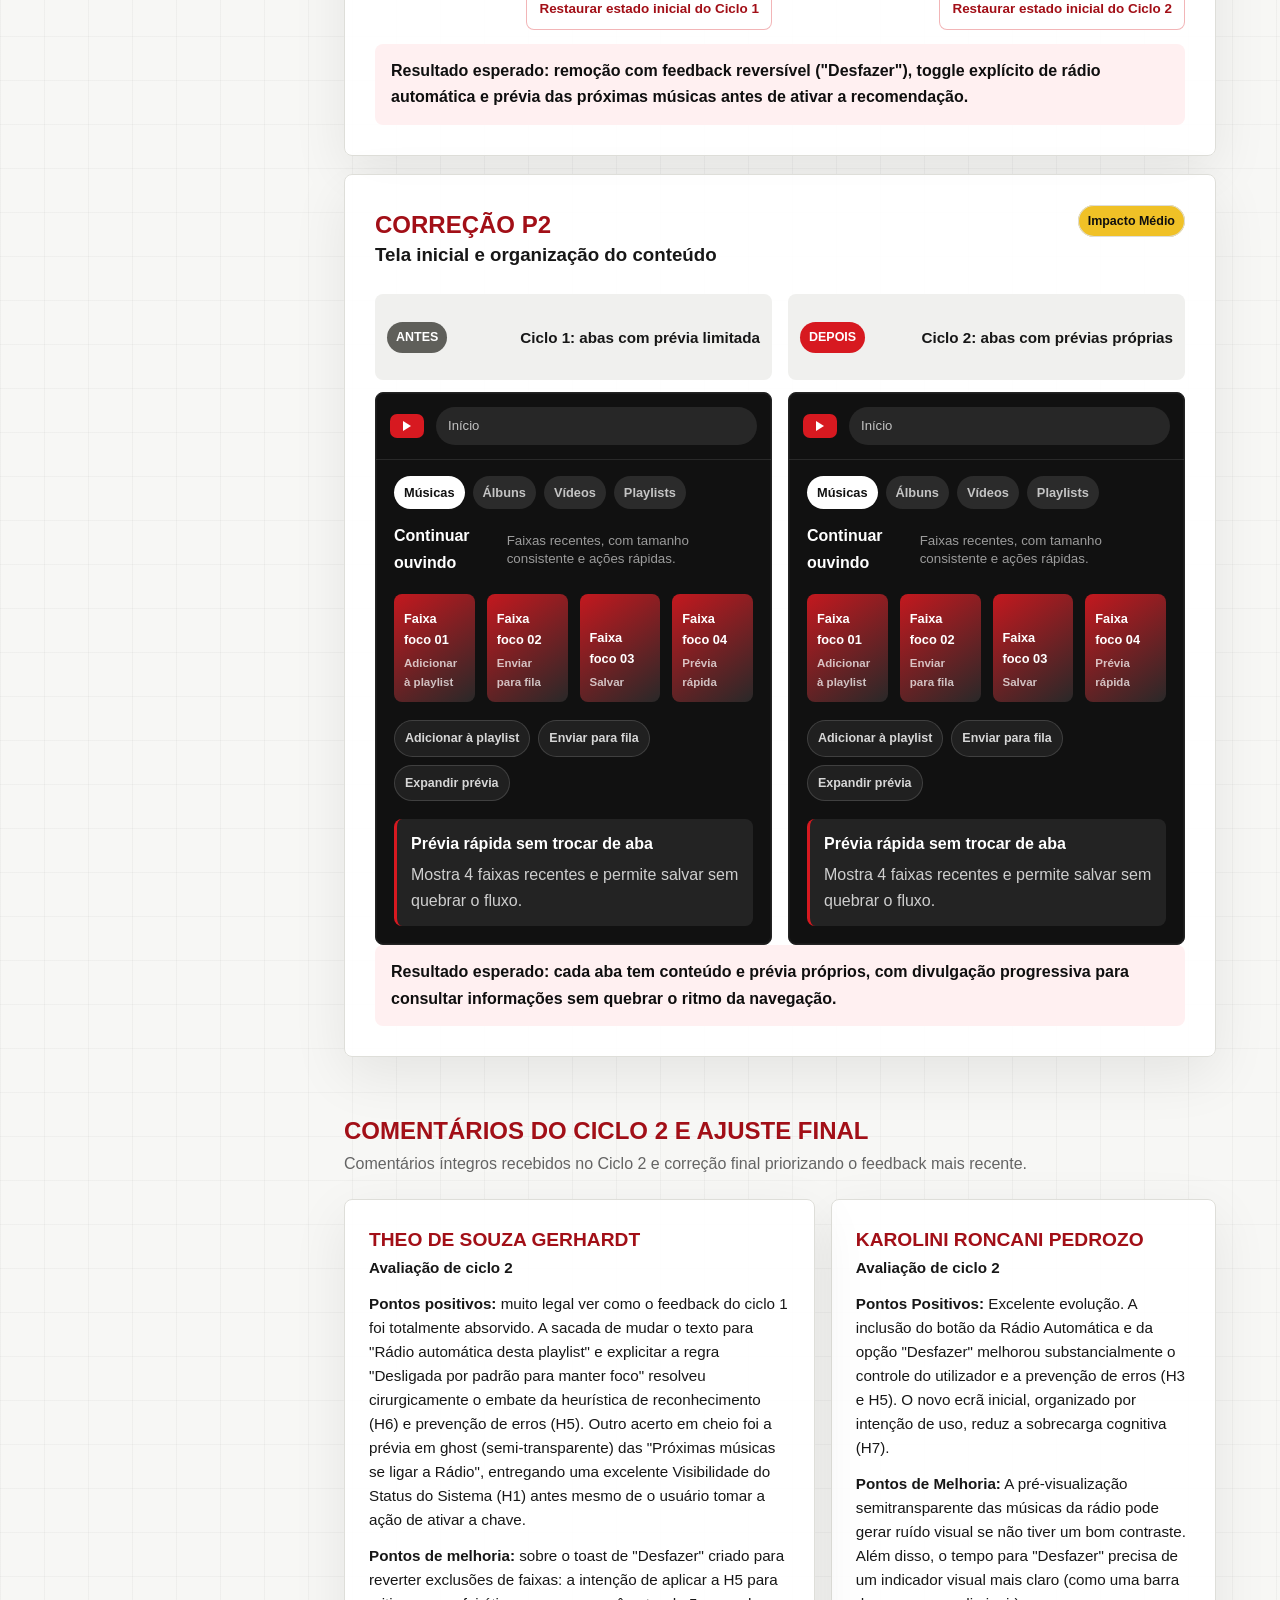
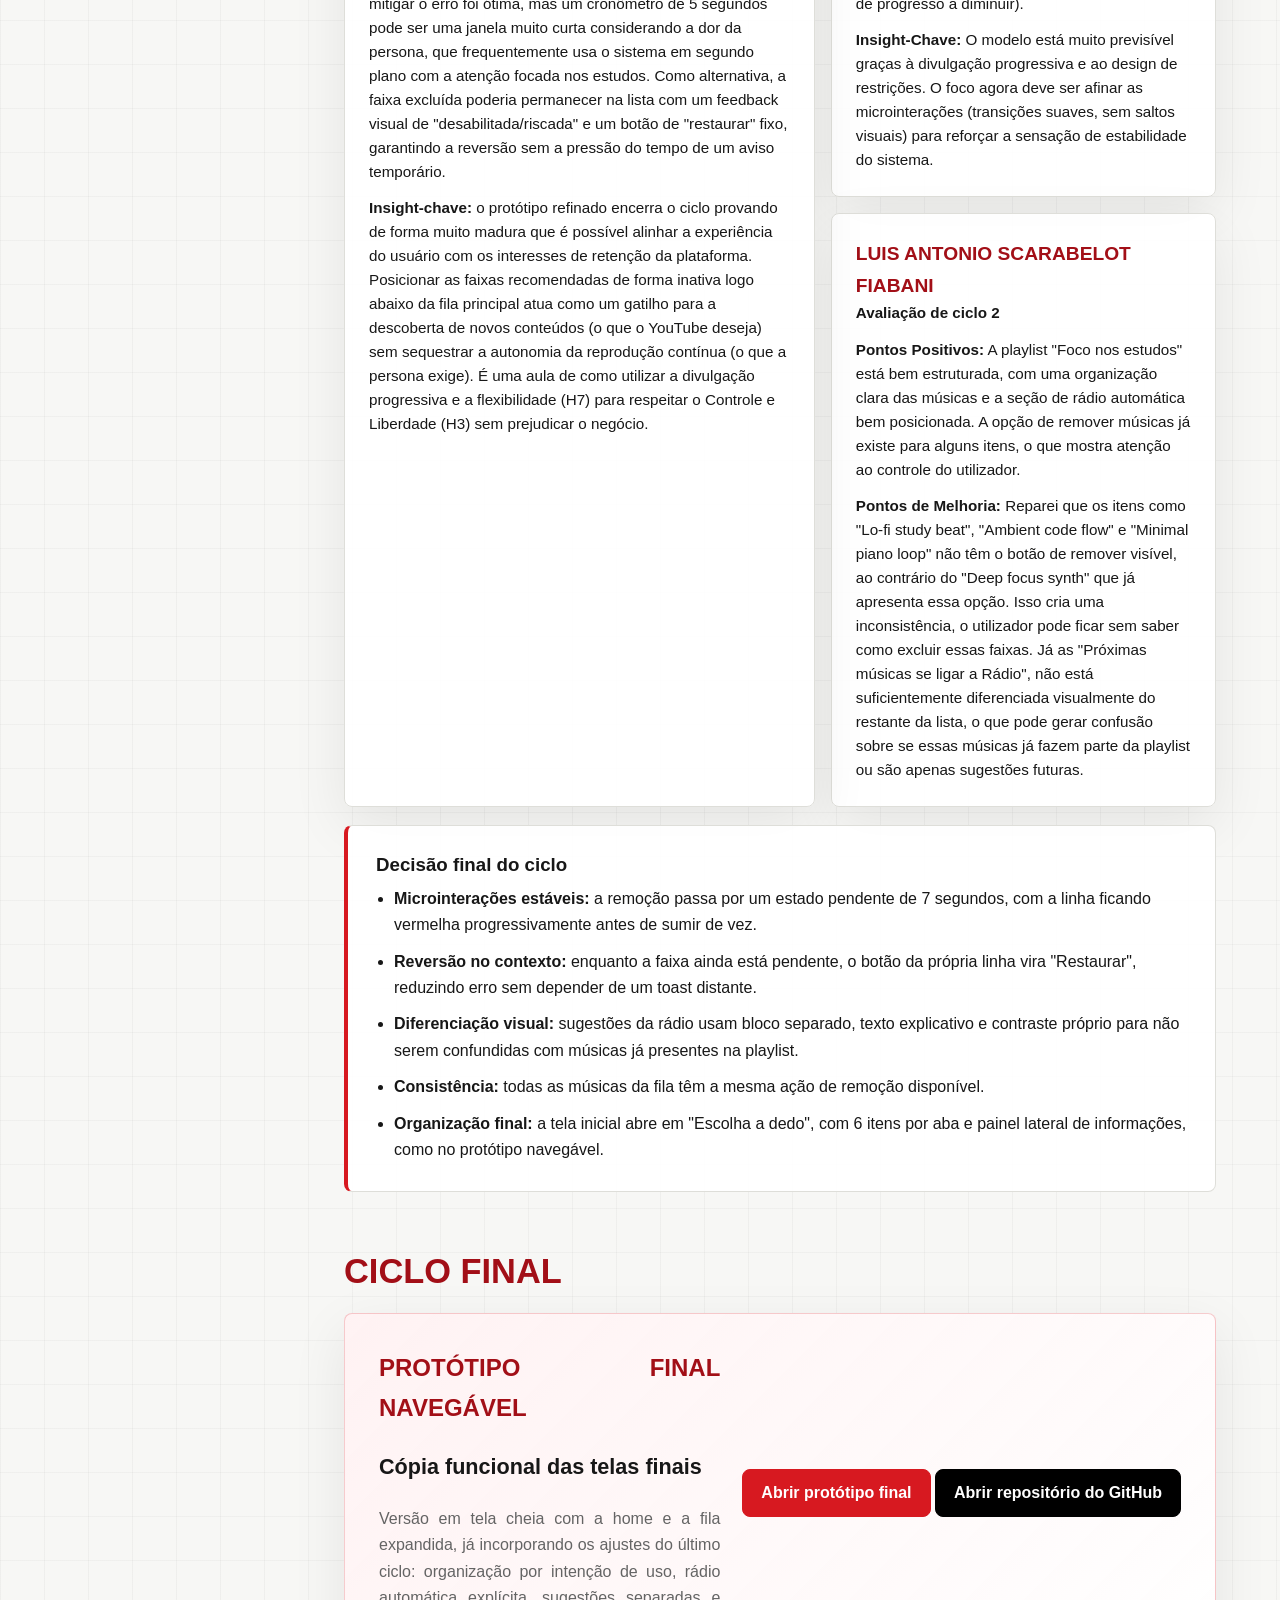
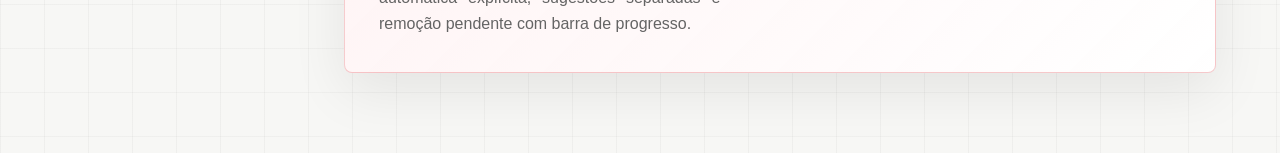
==== commit 2fbf6c65: "commit" ====
--- a/index.html
+++ b/index.html
@@ -31,13 +31,17 @@
         </nav>
         <h4>Ciclo 1</h4>
         <nav class="toc" aria-label="Sumário">
-          <a href="#prototipo">1.1 Protótipo inicial</a>
-          <a href="#feedback-ciclo-1">1.2 Teste e refinamento</a>
+          <a href="#prototipo">Protótipo inicial</a>
+          <a href="#feedback-ciclo-1">Teste e refinamento</a>
         </nav>
         <h4>Ciclo 2</h4>
         <nav class="toc" aria-label="Sumário">
-          <a href="#ciclo-2">2.1 Protótipo final</a>
-          <a href="#feedback-ciclo-2">2.2 Comentários finais</a>
+          <a href="#ciclo-2">Protótipo final</a>
+          <a href="#feedback-ciclo-2">Comentários finais</a>
+        </nav>
+        <h4>Ciclo Final</h4>
+        <nav class="toc" aria-label="Sumário">
+
           <a href="#prototipo-navegavel">Protótipo navegável</a>
         </nav>
       </aside>
@@ -483,6 +487,34 @@
             <p>Comentários íntegros recebidos no Ciclo 1 e decisões aplicadas no protótipo refinado.</p>
           </div>
 
+          <article class="refinement-panel">
+            <h3>O que já foi mudado no protótipo do Ciclo 1</h3>
+            <ul>
+              <li>
+                <strong>P1 (fila e aleatório):</strong> o “Aleatório” passa a agir apenas sobre a playlist atual, e a
+                Rádio Automática vira um controle separado (toggle), com texto de apoio para deixar o modelo mental
+                claro.
+              </li>
+              <li>
+                <strong>P1 (visibilidade do status):</strong> a tela mostra a prévia das próximas músicas caso a Rádio
+                seja ativada, para reduzir surpresa e deixar o comportamento previsível.
+              </li>
+              <li>
+                <strong>P1 (prevenção de erros):</strong> a ação crítica de remover faixa ganha feedback reversível com
+                botão “Desfazer” (toast), reduzindo risco de erro acidental enquanto o usuário está focado em outra
+                tarefa.
+              </li>
+              <li>
+                <strong>P2 (home):</strong> o conteúdo deixa de ser um grid caótico e passa a ser organizado por abas,
+                com cards de tamanho consistente e divulgação progressiva (prévia expandível) para consultar informações
+                sem quebrar o ritmo da navegação.
+              </li>
+            </ul>
+            <p>
+              Os 4 comentários abaixo registram a avaliação do Ciclo 1 e servem como backlog de sugestões para o Ciclo 2.
+            </p>
+          </article>
+
           <div class="feedback-grid feedback-grid--comments">
             <article class="feedback-card feedback-card--comment">
               <p class="classmate-label">Arthur Silveira Sampaio</p>
@@ -622,10 +654,10 @@
         <section id="ciclo-2" class="doc-section">
           <div class="section-heading">
             <h2 class="section-index">CICLO 2</h2>
-            <p class="section-index">Protótipo Final</p>
+            <p class="section-index">Protótipo Refinado</p>
             <p>
-              Segundo ciclo com foco em microinterações estáveis, remoção com confirmação visual e tela inicial alinhada
-              ao protótipo final navegável.
+              Segundo ciclo aplicando apenas os ajustes vindos dos 4 comentários do Ciclo 1. O protótipo final navegável
+              consolida as sugestões dos 3 comentários mais recentes.
             </p>
           </div>
 
@@ -642,7 +674,7 @@
               <div class="prototype-screen prototype-screen--before">
                 <div class="prototype-screen-title">
                   <span>Antes</span>
-                  <strong>Ciclo 1: aleatório respeita a playlist atual</strong>
+                  <strong>Ciclo 1: sem feedback reversível</strong>
                 </div>
 
                 <div class="mock-window">
@@ -687,21 +719,9 @@
                         <li>
                           <span>Linkin Park - Points of Authority</span>
                           <small>Da playlist</small>
-                          <button class="mock-inline-action" type="button" data-remove-track>Remover</button>
                         </li>
                         <li><span>Creep</span><small>Da playlist</small></li>
                       </ol>
-
-                      <div class="mock-next-preview" data-radio-preview>
-                        <strong>Próximas músicas se ligar a Rádio</strong>
-                        <span>Californication</span>
-                        <span>Focus discovery</span>
-                      </div>
-
-                      <div class="mock-toast" data-undo-toast aria-live="polite">
-                        <span></span>
-                        <button type="button">Desfazer</button>
-                      </div>
                     </div>
                   </div>
                 </div>
@@ -716,7 +736,7 @@
               <div class="prototype-screen prototype-screen--after">
                 <div class="prototype-screen-title">
                   <span>Depois</span>
-                  <strong>Ciclo 2: remoção pendente e rádio diferenciada</strong>
+                  <strong>Ciclo 2: desfazer e prévia da rádio</strong>
                 </div>
 
                 <div class="mock-window">
@@ -732,7 +752,7 @@
                       <span></span>
                     </div>
 
-                    <div class="mock-content" data-restore-mode="pending">
+                    <div class="mock-content">
                       <div class="mock-playlist-head">
                         <div>
                           <small>Playlist</small>
@@ -759,49 +779,22 @@
 
                       <ol class="mock-queue">
                         <li>
-                          <span>Linkin Park - Breaking The Habit</span>
+                          <span>Linkin Park - Points of Authority</span>
                           <small>Da playlist</small>
                           <button class="mock-inline-action" type="button" data-remove-track>Remover</button>
                         </li>
-                        <li>
-                          <span>La Esquina de Sol</span>
-                          <small>Da playlist</small>
-                          <button class="mock-inline-action" type="button" data-remove-track>Remover</button>
-                        </li>
-                        <li>
-                          <span>Scar Tissue</span>
-                          <small>Da playlist</small>
-                          <button class="mock-inline-action" type="button" data-remove-track>Remover</button>
-                        </li>
-                        <li>
-                          <span>The Millionaire Waltz</span>
-                          <small>Da playlist</small>
-                          <button class="mock-inline-action" type="button" data-remove-track>Remover</button>
-                        </li>
-                        <li>
-                          <span>Under Pressure</span>
-                          <small>Da playlist</small>
-                          <button class="mock-inline-action" type="button" data-remove-track>Remover</button>
-                        </li>
+                        <li><span>Creep</span><small>Da playlist</small></li>
                       </ol>
 
-                      <div
-                        class="mock-next-preview mock-next-preview--final"
-                        aria-label="Sugestões futuras da rádio automática"
-                        data-radio-preview
-                      >
-                        <div class="mock-preview-heading">
-                          <strong data-radio-off="Sugestões futuras da Rádio" data-radio-on="Rádio ligada: próximas recomendações">Sugestões futuras da Rádio</strong>
-                          <small
-                            data-radio-preview-status
-                            data-radio-off="Separadas da fila até a Rádio ser ativada."
-                            data-radio-on="Recomendações adicionadas pela rádio."
-                          >
-                            Separadas da fila até a Rádio ser ativada.
-                          </small>
-                        </div>
-                        <span data-radio-off="Californication" data-radio-on="Californication entrou na fila">Californication</span>
-                        <span data-radio-off="Foo Fighters - Everlong" data-radio-on="Foo Fighters - Everlong entrou na fila">Foo Fighters - Everlong</span>
+                      <div class="mock-next-preview" data-radio-preview>
+                        <strong>Próximas músicas se ligar a Rádio</strong>
+                        <span>Californication</span>
+                        <span>Focus discovery</span>
+                      </div>
+
+                      <div class="mock-toast" data-undo-toast aria-live="polite">
+                        <span></span>
+                        <button type="button">Desfazer</button>
                       </div>
 
                     </div>
@@ -817,8 +810,8 @@
             </div>
 
             <p class="prototype-impact">
-              Resultado esperado: ações de remoção previsíveis em todas as faixas, sugestões futuras separadas da fila e
-              confirmação visual em 7 segundos, com possibilidade de restaurar antes da exclusão definitiva.
+              Resultado esperado: remoção com feedback reversível ("Desfazer"), toggle explícito de rádio automática e
+              prévia das próximas músicas antes de ativar a recomendação.
             </p>
           </article>
 
@@ -844,6 +837,62 @@
                     <span class="mock-search">Início</span>
                   </div>
 
+                  <div class="mock-filter-row" aria-label="Filtros do protótipo">
+                    <button class="mock-tab is-selected" type="button">Músicas</button>
+                    <button class="mock-tab" type="button">Álbuns</button>
+                    <button class="mock-tab" type="button">Vídeos</button>
+                    <button class="mock-tab" type="button">Playlists</button>
+                  </div>
+
+                  <div class="mock-section-label">
+                    <strong data-tab-title>Continuar ouvindo</strong>
+                    <small data-tab-description>Faixas recentes, com tamanho consistente e ações rápidas.</small>
+                  </div>
+
+                  <div class="mock-home-grid mock-home-grid--organized" data-tab-panel>
+                    <button class="mock-media-card" type="button">
+                      <span>Faixa foco 01</span>
+                      <small>Adicionar à playlist</small>
+                    </button>
+                    <button class="mock-media-card" type="button">
+                      <span>Faixa foco 02</span>
+                      <small>Enviar para fila</small>
+                    </button>
+                    <button class="mock-media-card" type="button">
+                      <span>Faixa foco 03</span>
+                      <small>Salvar</small>
+                    </button>
+                    <button class="mock-media-card" type="button">
+                      <span>Faixa foco 04</span>
+                      <small>Prévia rápida</small>
+                    </button>
+                  </div>
+
+                  <div class="mock-quick-actions" aria-label="Ações rápidas do protótipo">
+                    <button type="button">Adicionar à playlist</button>
+                    <button type="button">Enviar para fila</button>
+                    <button type="button" data-preview-toggle>Expandir prévia</button>
+                  </div>
+
+                  <div class="mock-progressive-preview" data-progressive-preview>
+                    <strong>Prévia rápida sem trocar de aba</strong>
+                    <span data-preview-copy>Mostra 4 faixas recentes e permite salvar sem quebrar o fluxo.</span>
+                  </div>
+                </div>
+              </div>
+
+              <div class="prototype-screen prototype-screen--after">
+                <div class="prototype-screen-title">
+                  <span>Depois</span>
+                  <strong>Ciclo 2: abas com prévias próprias</strong>
+                </div>
+
+                <div class="mock-window">
+                  <div class="mock-topbar">
+                    <span class="mock-logo" aria-hidden="true"></span>
+                    <span class="mock-search">Início</span>
+                  </div>
+
                   <div class="mock-filter-row" aria-label="Filtros do protótipo" data-tab-group>
                     <button class="mock-tab is-selected" type="button" data-tab="musicas">Músicas</button>
                     <button class="mock-tab" type="button" data-tab="albuns">Álbuns</button>
@@ -887,101 +936,11 @@
                   </div>
                 </div>
               </div>
-
-              <div class="prototype-screen prototype-screen--after">
-                <div class="prototype-screen-title">
-                  <span>Depois</span>
-                  <strong>Ciclo 2: escolha a dedo com informações por aba</strong>
-                </div>
-
-                <div class="mock-window mock-window--final-p2">
-                  <div class="mock-topbar">
-                    <span class="mock-logo" aria-hidden="true"></span>
-                    <span class="mock-search">Início</span>
-                  </div>
-
-                  <div
-                    class="mock-filter-row mock-filter-row--stateful mock-filter-row--final"
-                    aria-label="Filtros do protótipo"
-                    data-tab-group
-                    data-tab-source="final"
-                    data-initial-tab="musicas"
-                  >
-                    <button class="mock-tab is-selected" type="button" data-tab="musicas">
-                      <span>Músicas</span>
-                      <small>6 itens</small>
-                    </button>
-                    <button class="mock-tab" type="button" data-tab="albuns">
-                      <span>Álbuns</span>
-                      <small>6 itens</small>
-                    </button>
-                    <button class="mock-tab" type="button" data-tab="videos">
-                      <span>Vídeos</span>
-                      <small>6 itens</small>
-                    </button>
-                    <button class="mock-tab" type="button" data-tab="playlists">
-                      <span>Playlists</span>
-                      <small>6 itens</small>
-                    </button>
-                  </div>
-
-                  <div class="mock-section-label mock-section-label--final">
-                    <strong data-tab-title>Escolha a dedo</strong>
-                  </div>
-
-                  <div class="mock-home-shell mock-home-shell--final-grid mock-home-shell--preview-below">
-                    <div
-                      class="mock-home-grid mock-home-grid--organized mock-home-grid--compact"
-                      data-tab-panel
-                      data-card-mode="final"
-                    >
-                      <button class="mock-media-card mock-media-card--final" type="button">
-                        <span>In the End</span>
-                        <small>Ouvir música</small>
-                      </button>
-                      <button class="mock-media-card mock-media-card--final" type="button">
-                        <span>Leave Out All the Rest</span>
-                        <small>Ouvir música</small>
-                      </button>
-                      <button class="mock-media-card mock-media-card--final" type="button">
-                        <span>Numb</span>
-                        <small>Ouvir música</small>
-                      </button>
-                      <button class="mock-media-card mock-media-card--final" type="button">
-                        <span>One More Light</span>
-                        <small>Ouvir música</small>
-                      </button>
-                      <button class="mock-media-card mock-media-card--final" type="button">
-                        <span>Papercut</span>
-                        <small>Ouvir música</small>
-                      </button>
-                      <button class="mock-media-card mock-media-card--final" type="button">
-                        <span>Crawling</span>
-                        <small>Ouvir música</small>
-                      </button>
-                    </div>
-
-                    <div class="mock-preview-panel" data-preview-panel>
-                      <div class="mock-preview-heading">
-                        <strong data-preview-title>Informações das músicas</strong>
-                      </div>
-                      <div class="mock-preview-list" data-preview-list>
-                        <span>In the End: 3:36</span>
-                        <span>Leave Out All the Rest: 3:29</span>
-                        <span>Numb: 3:07</span>
-                        <span>One More Light: 4:15</span>
-                        <span>Papercut: 3:05</span>
-                        <span>Crawling: 3:29</span>
-                      </div>
-                    </div>
-                  </div>
-                </div>
-              </div>
             </div>
 
             <p class="prototype-impact">
-              Resultado esperado: o Ciclo 2 mantém o agrupamento por intenção de uso, mas agora espelha o protótipo
-              final com 6 itens por aba, cards consistentes e painel lateral de informações objetivas.
+              Resultado esperado: cada aba tem conteúdo e prévia próprios, com divulgação progressiva para consultar
+              informações sem quebrar o ritmo da navegação.
             </p>
           </article>
 
@@ -1101,6 +1060,9 @@
         </section>
 
         <section id="prototipo-navegavel" class="doc-section">
+          <div class="section-heading">
+            <h2 class="section-index">CICLO FINAL</h2>
+          </div>
           <article class="final-prototype-cta">
             <div>
               <p class="section-index">Protótipo Final Navegável</p>
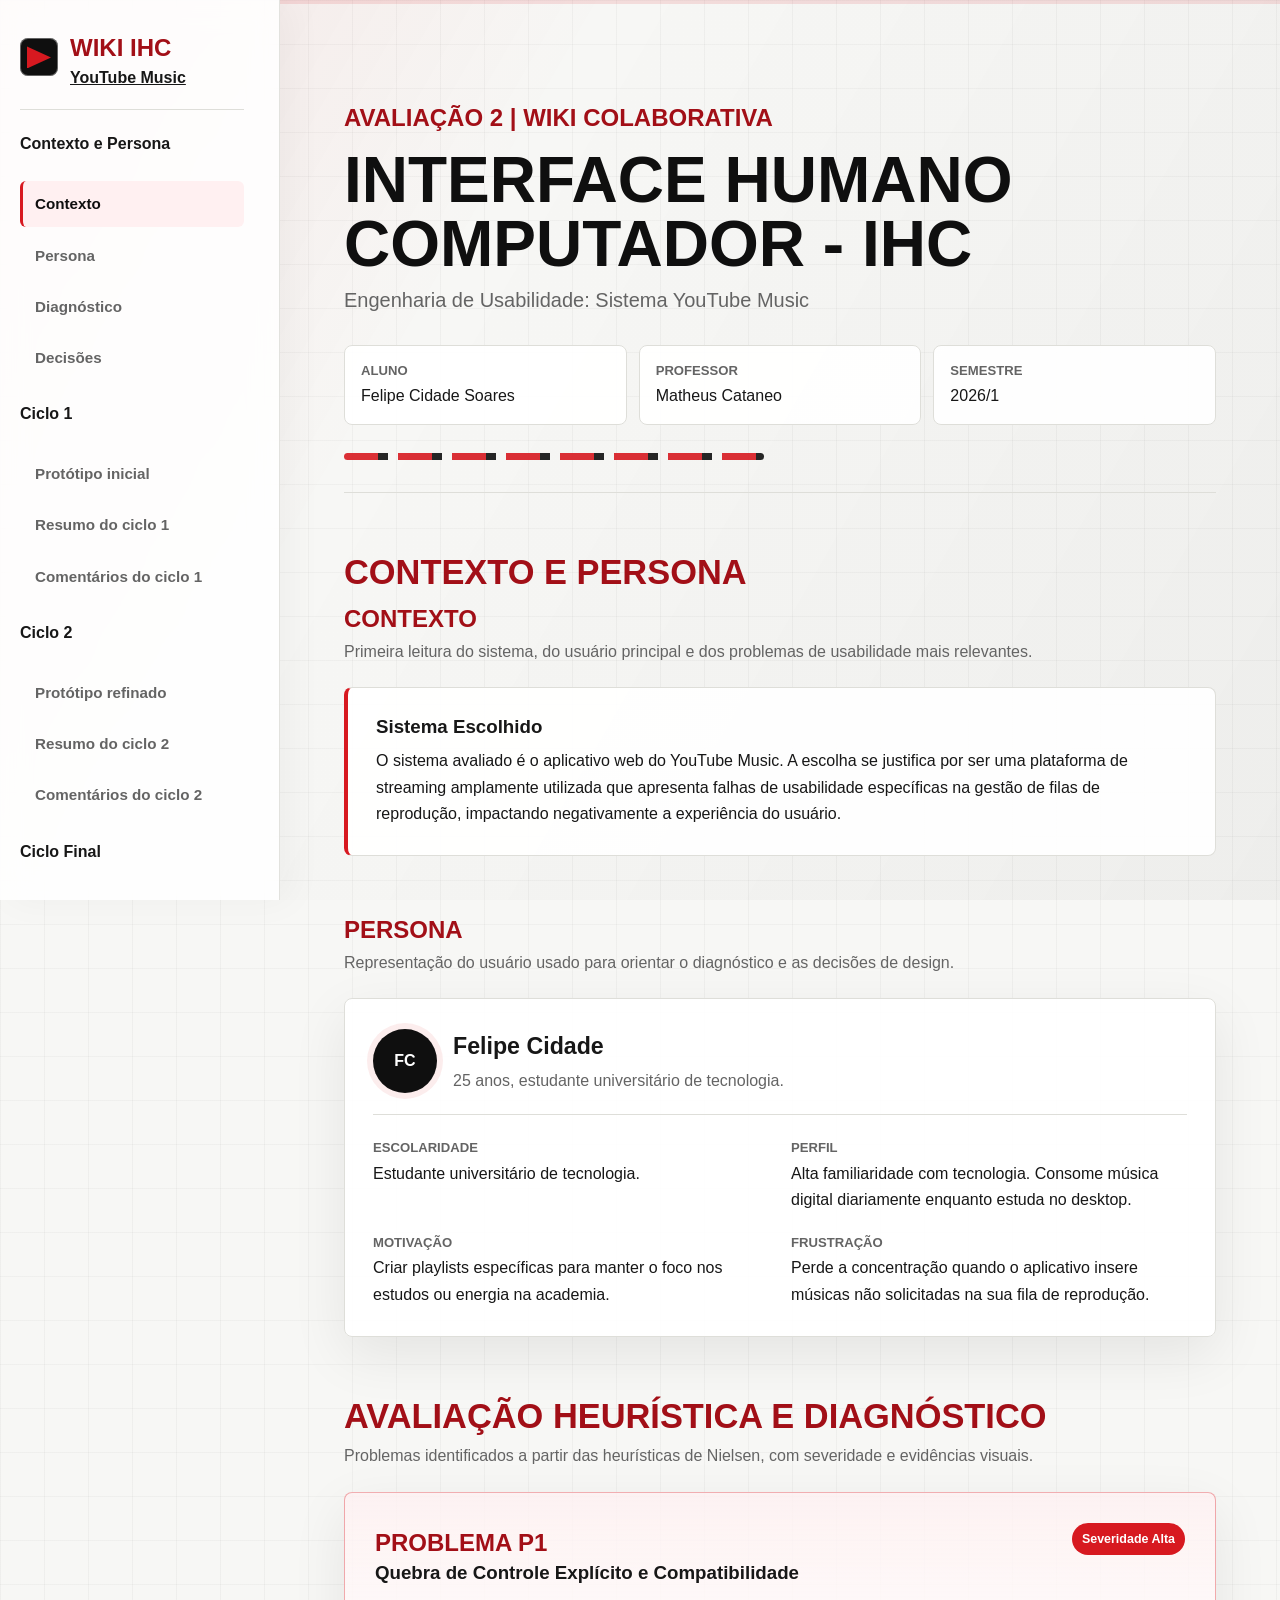
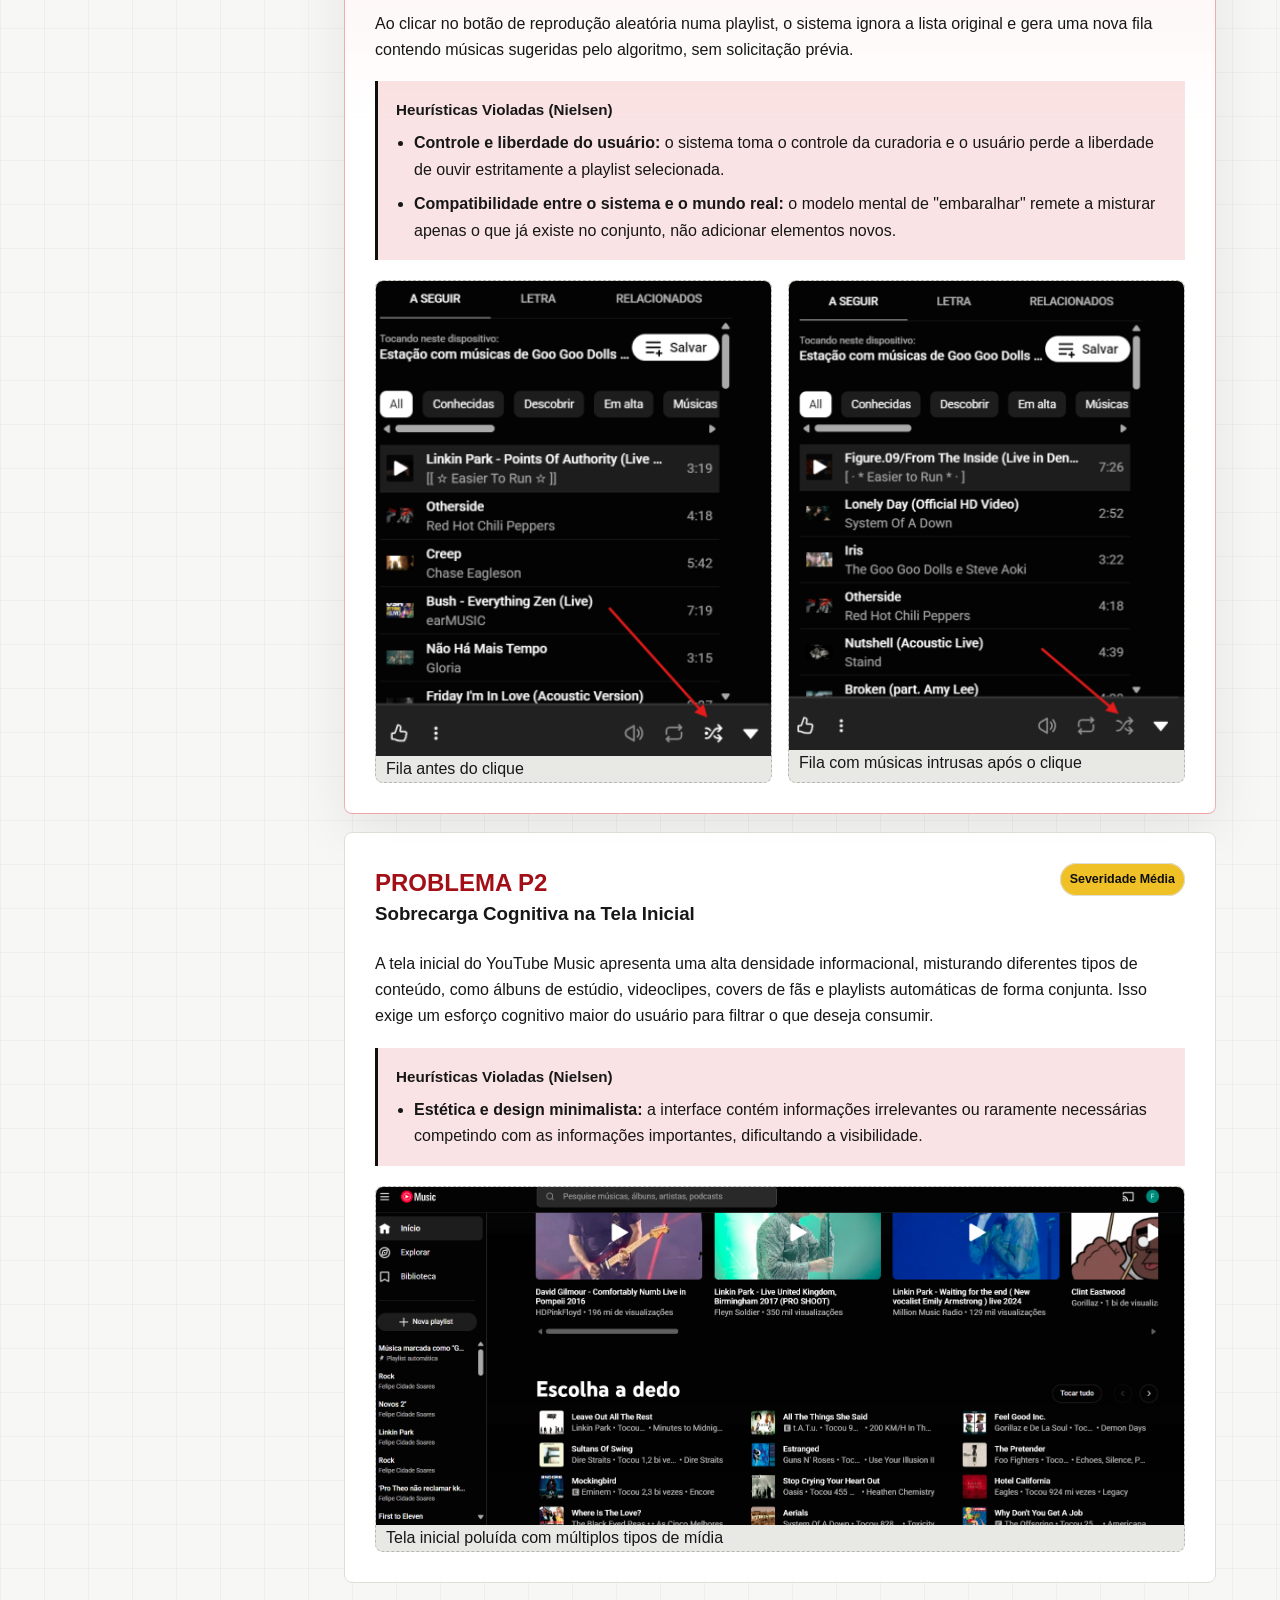
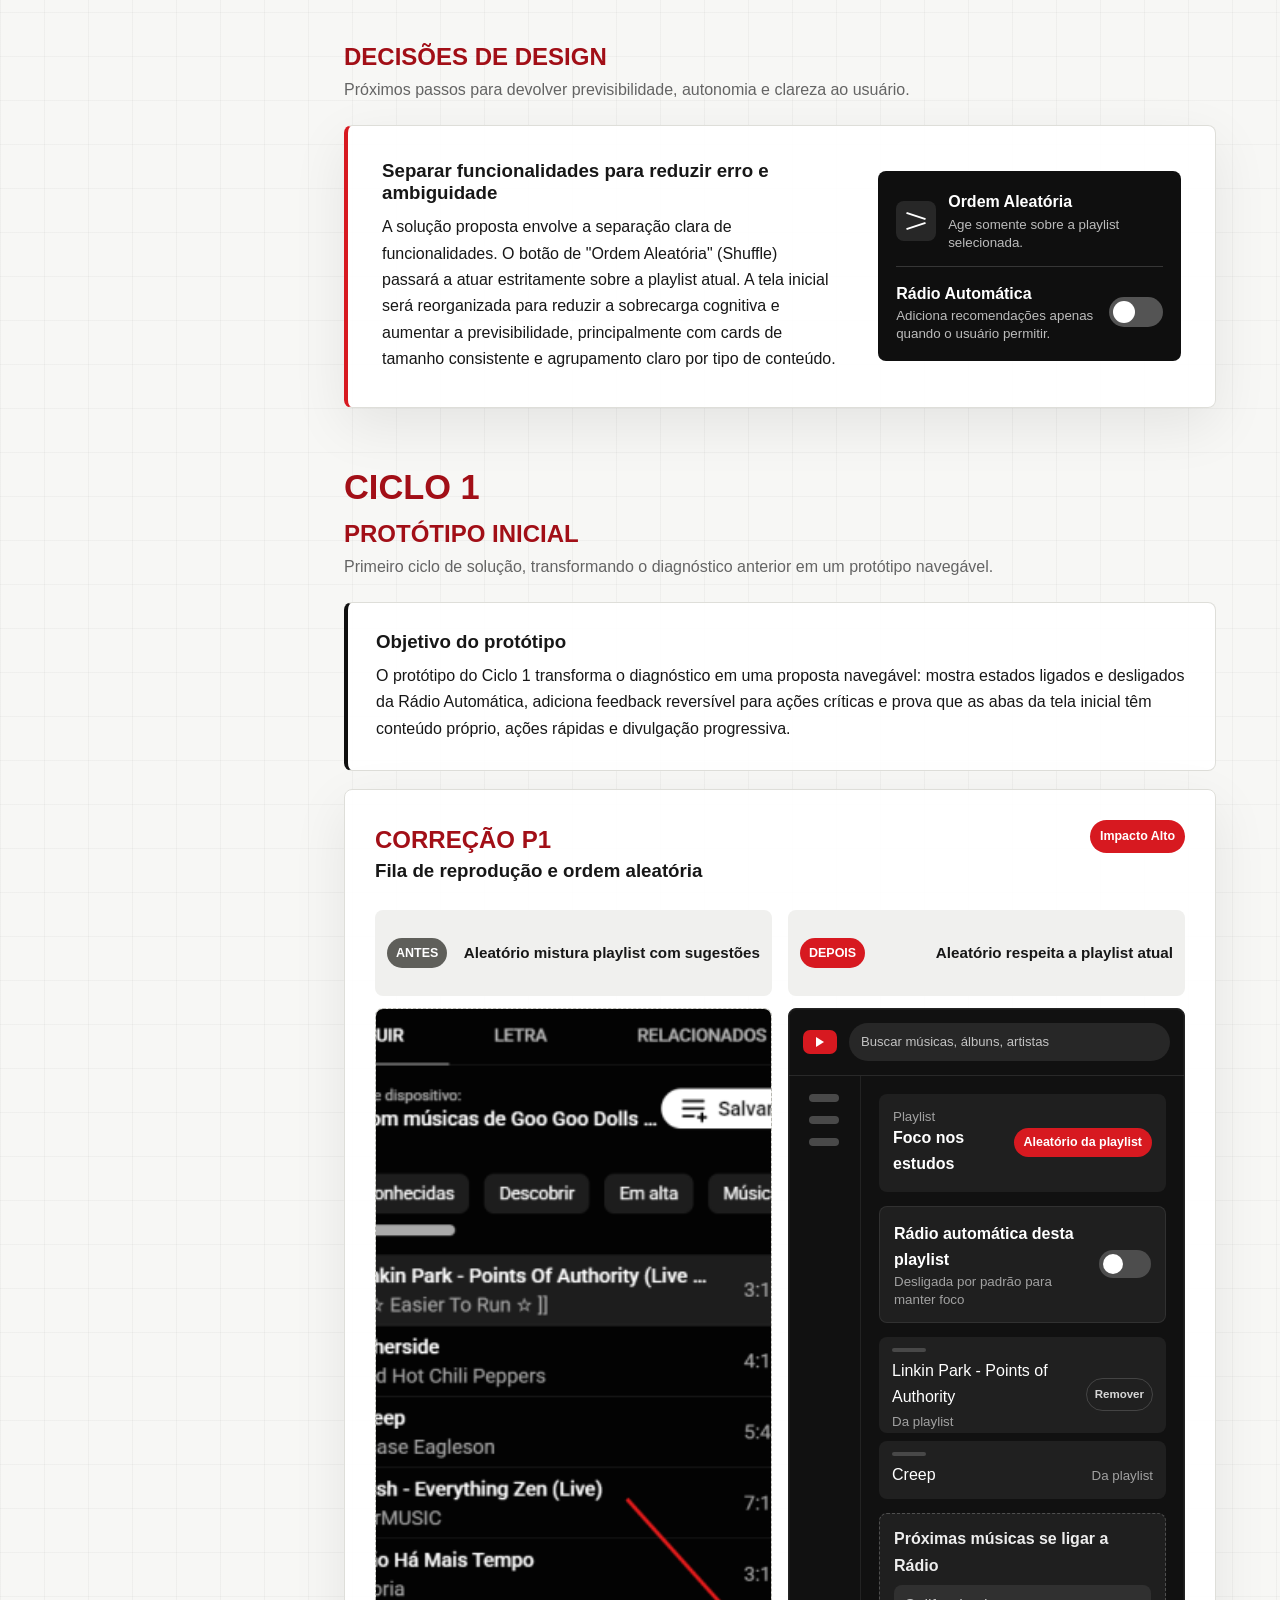
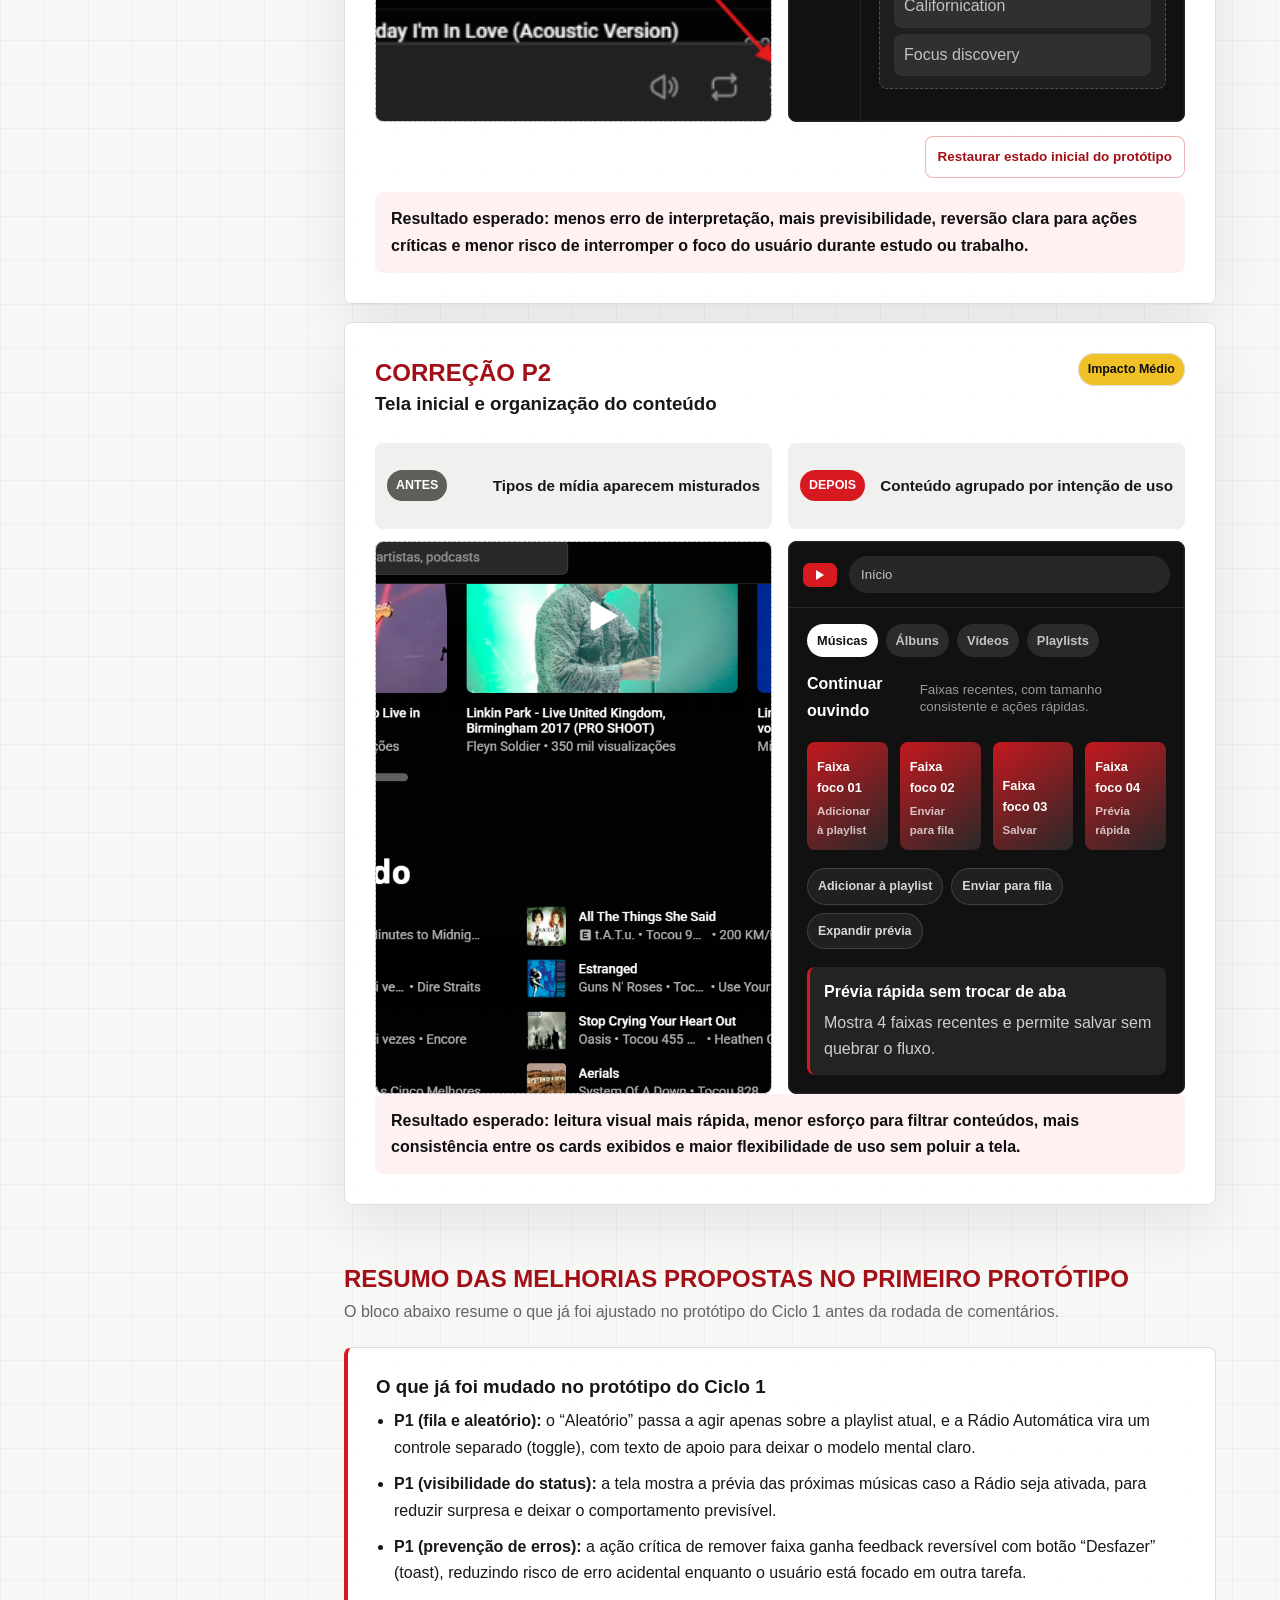
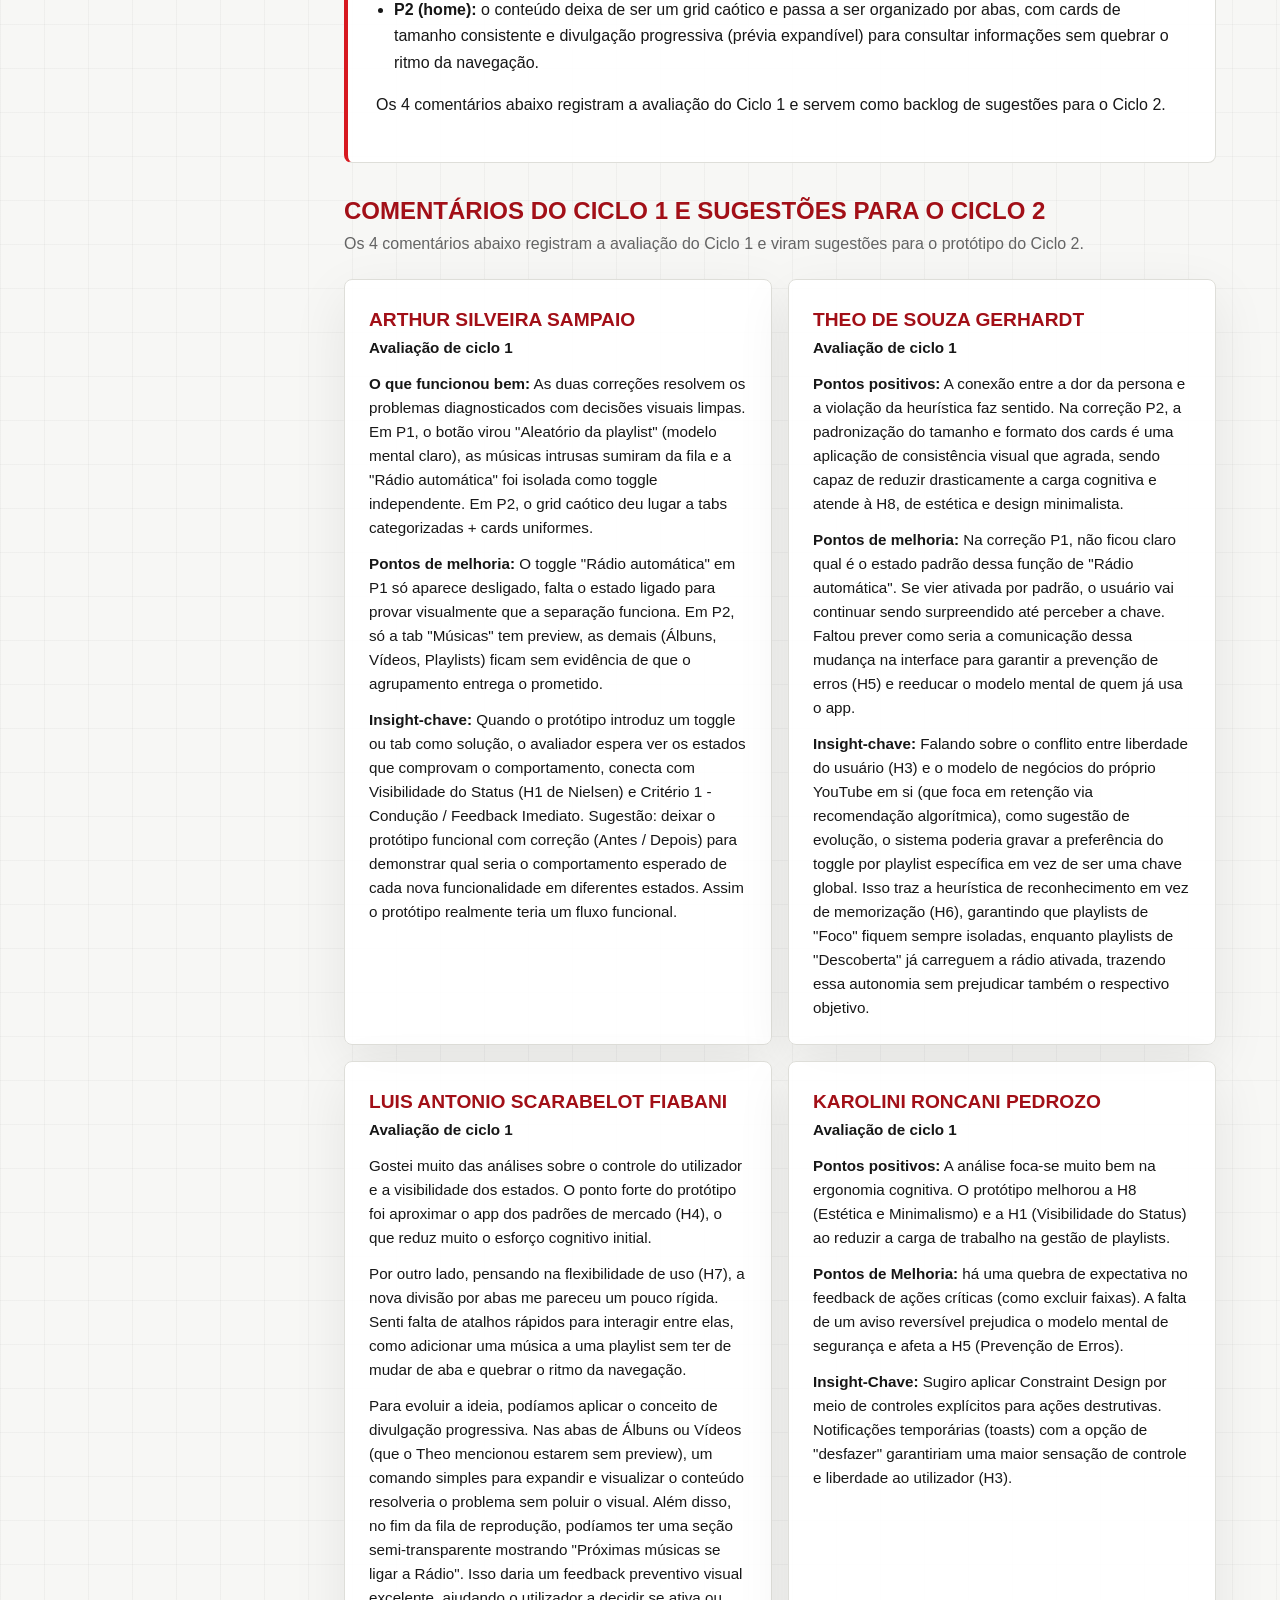
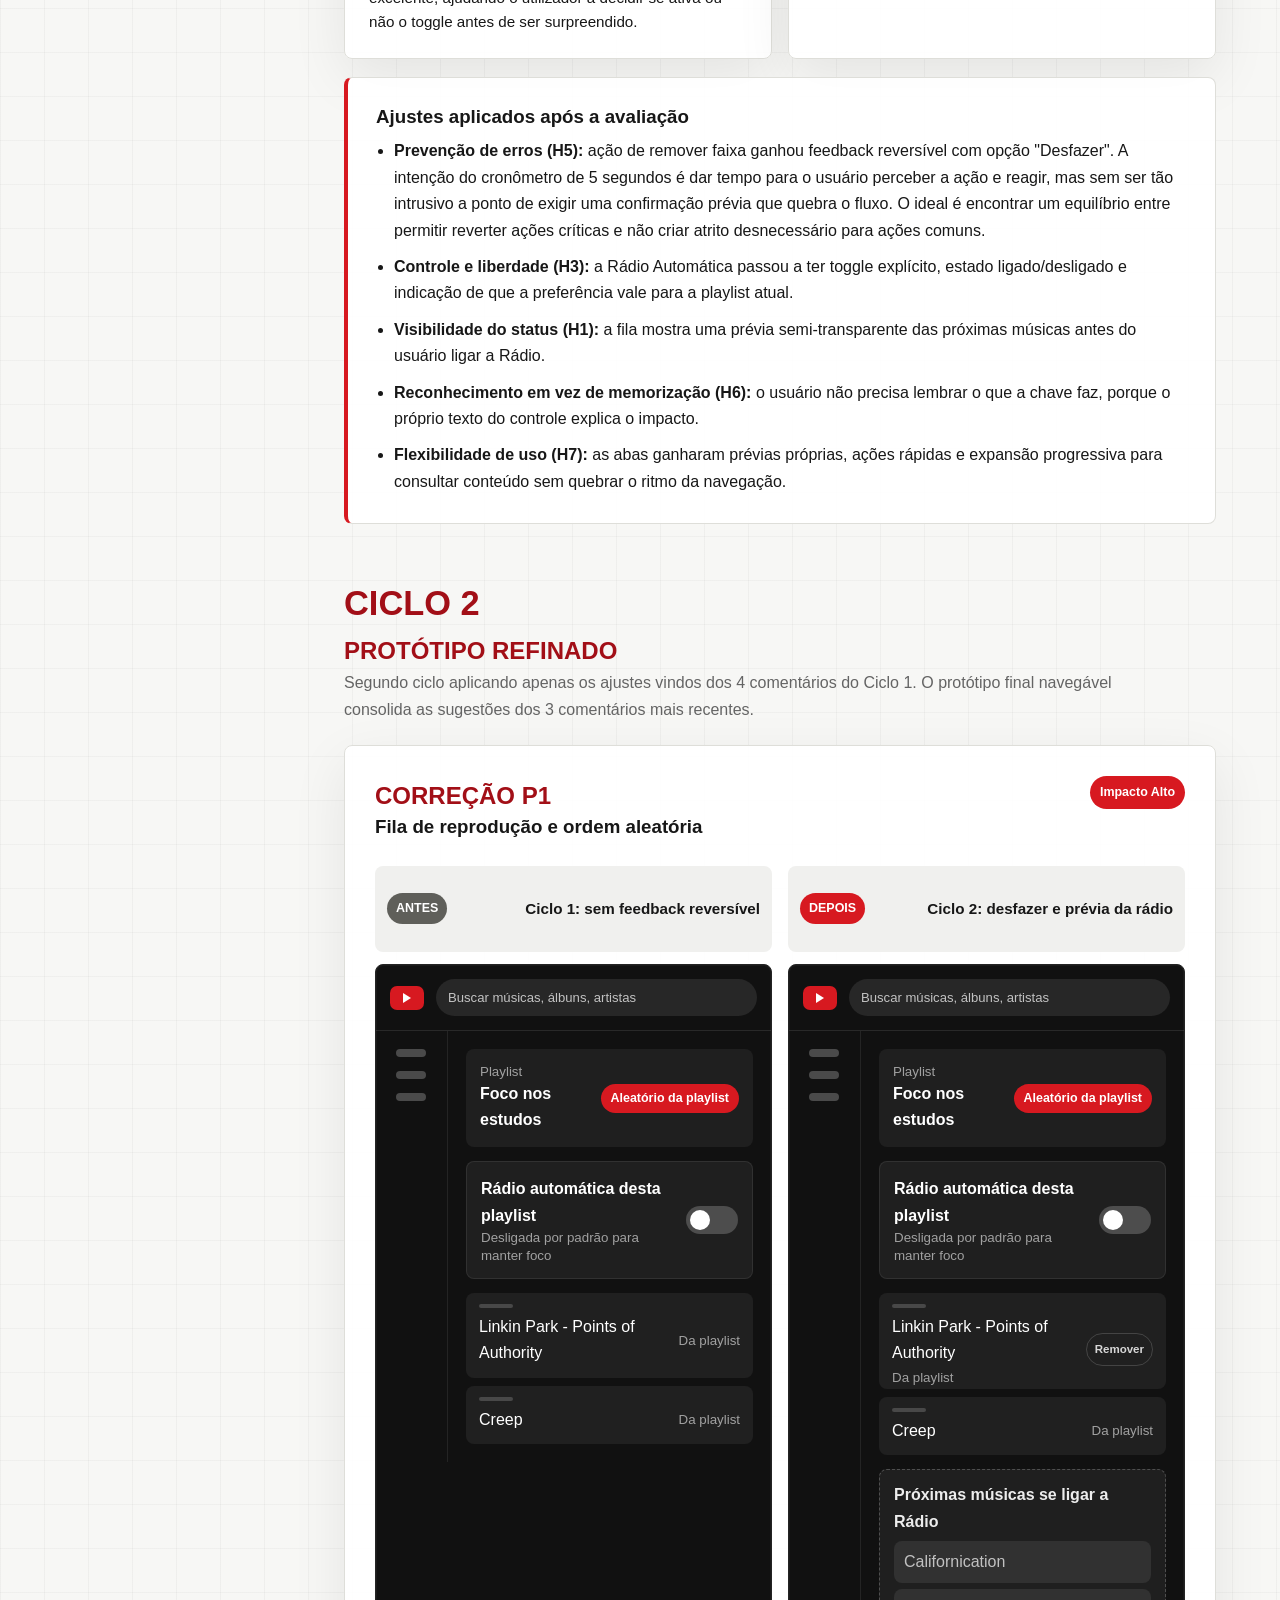
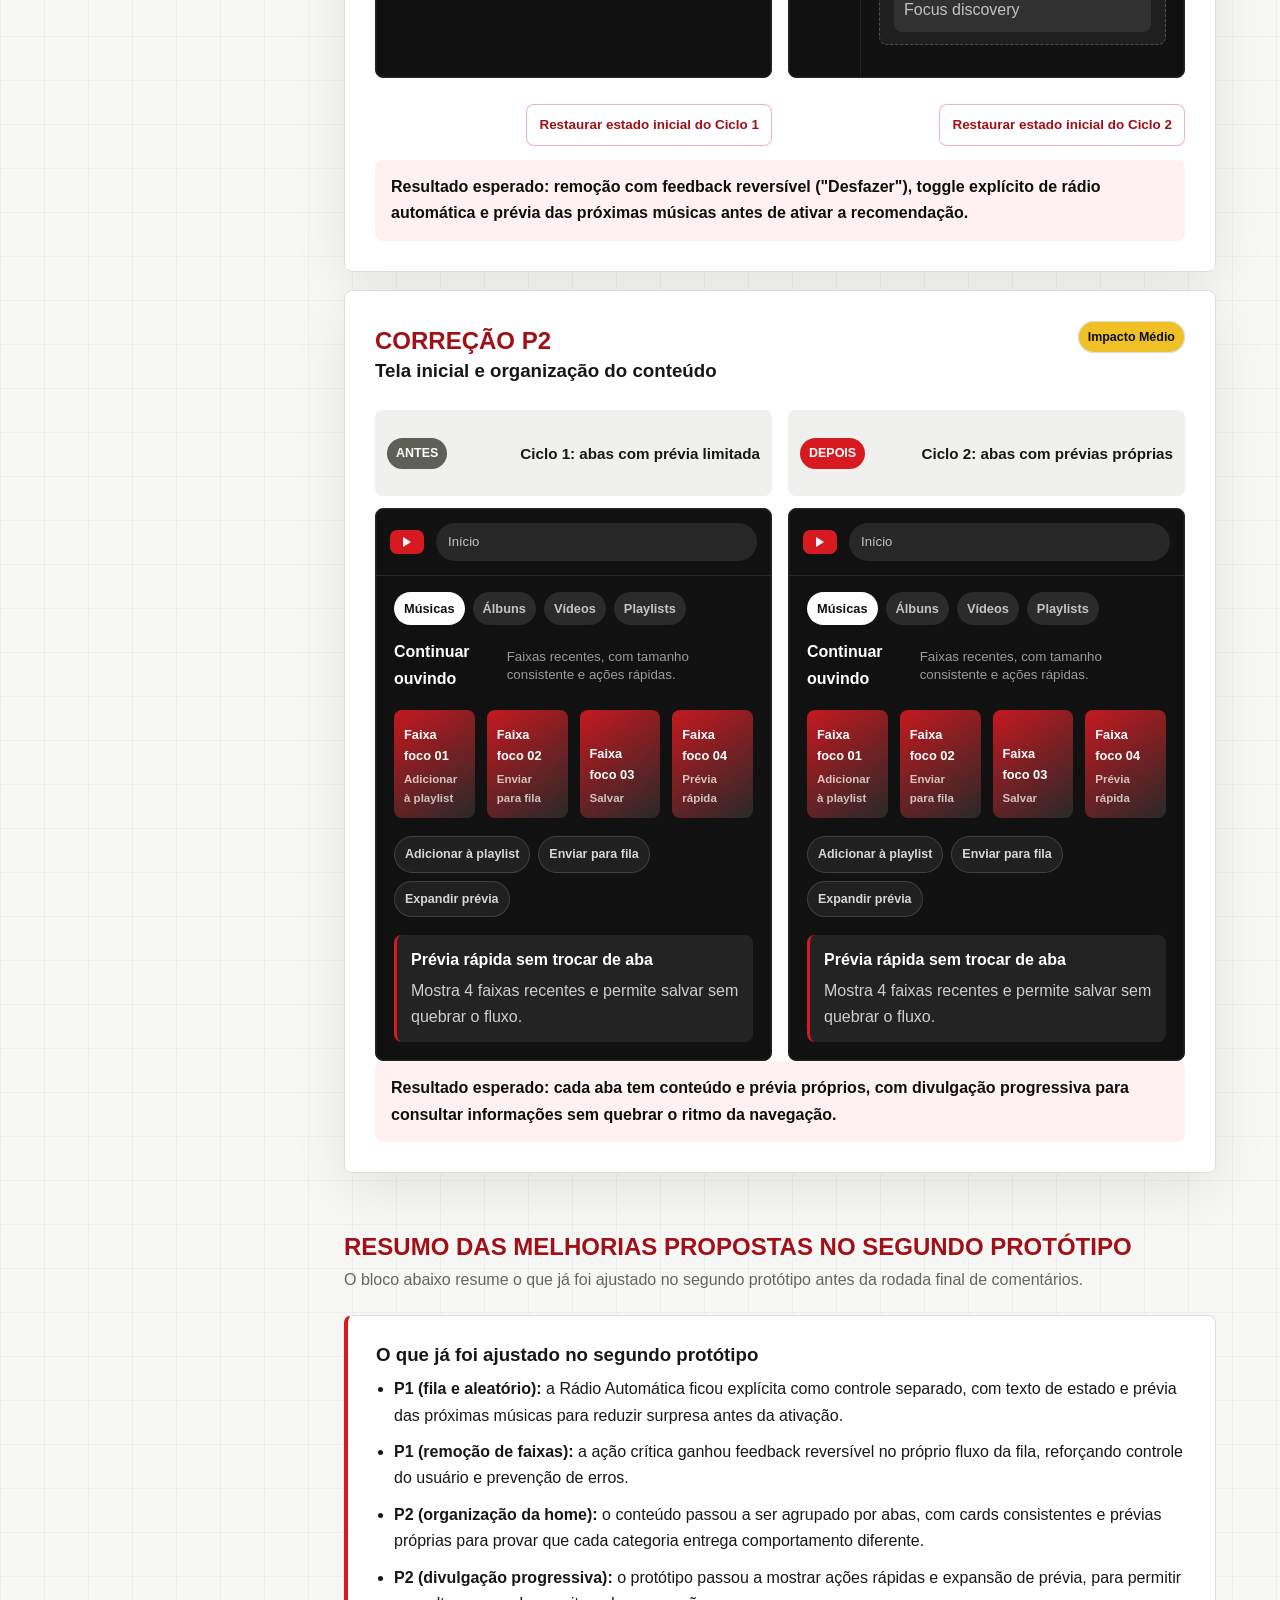
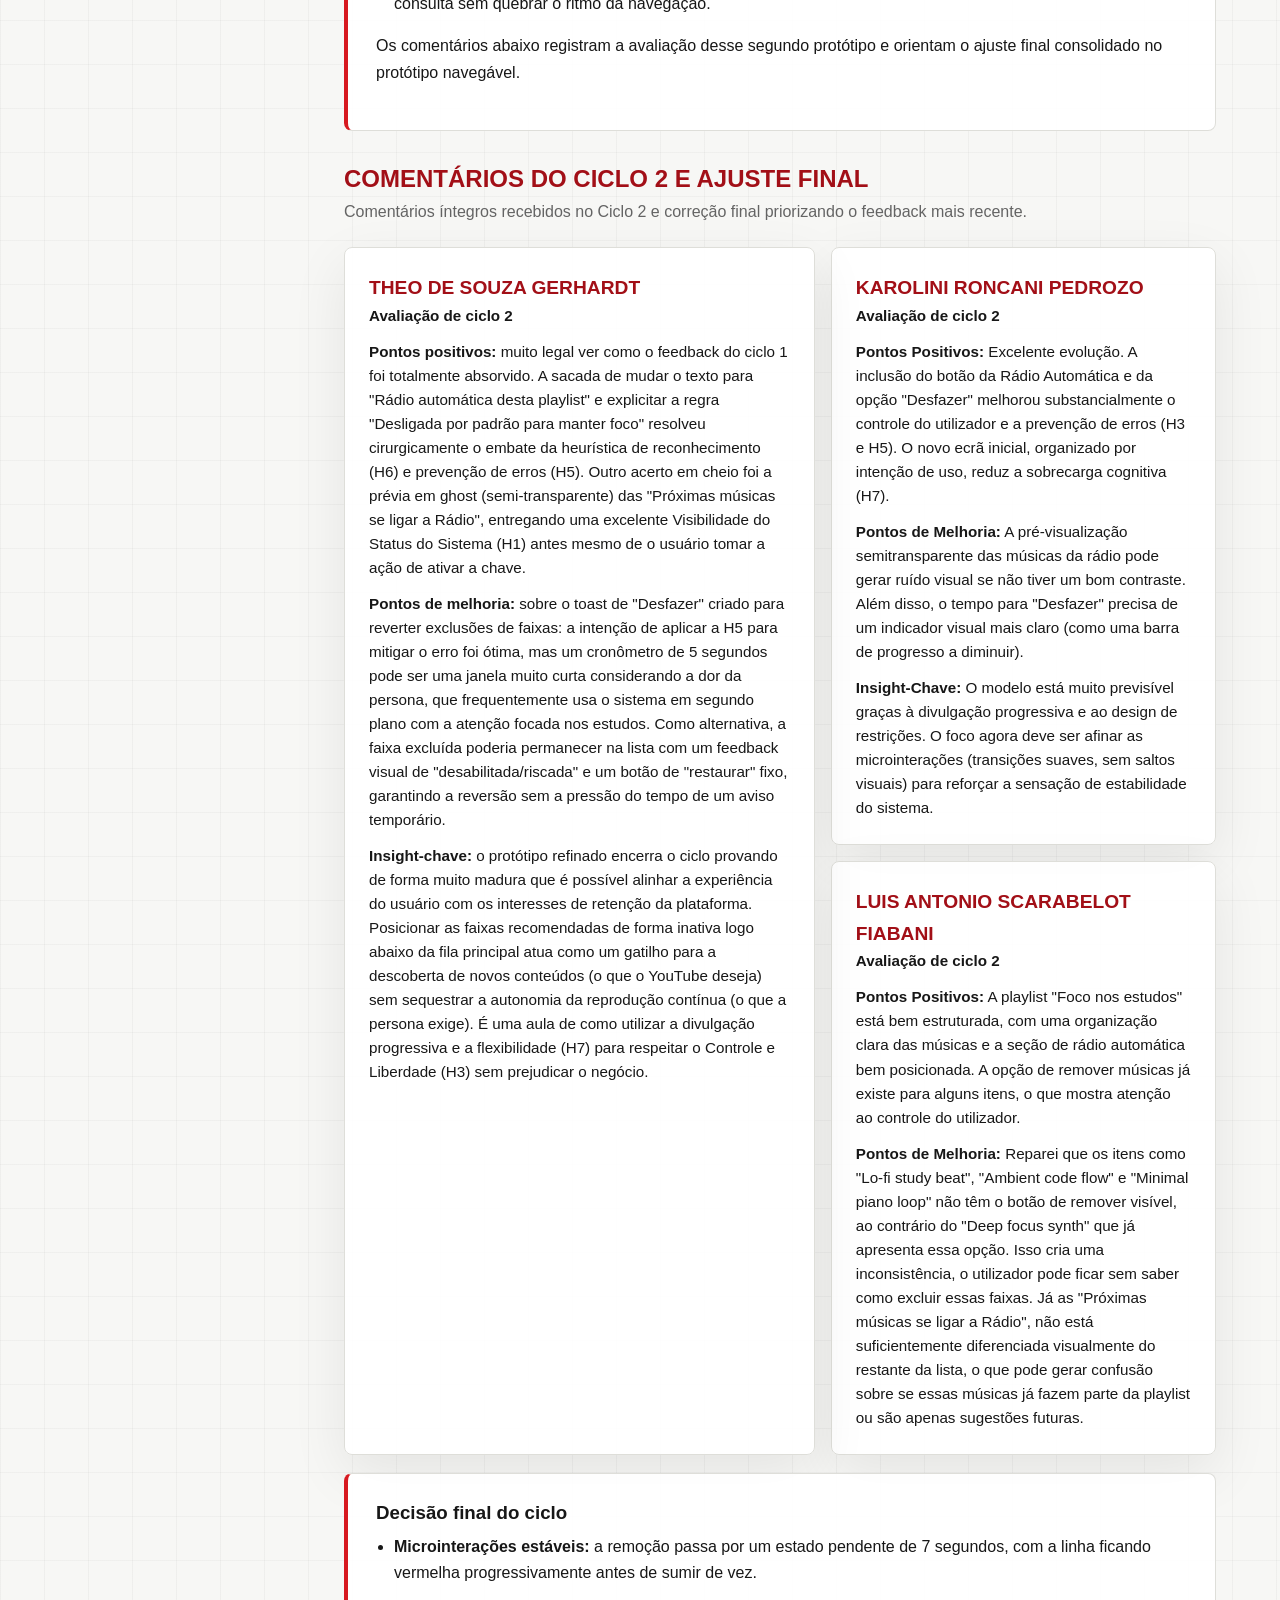
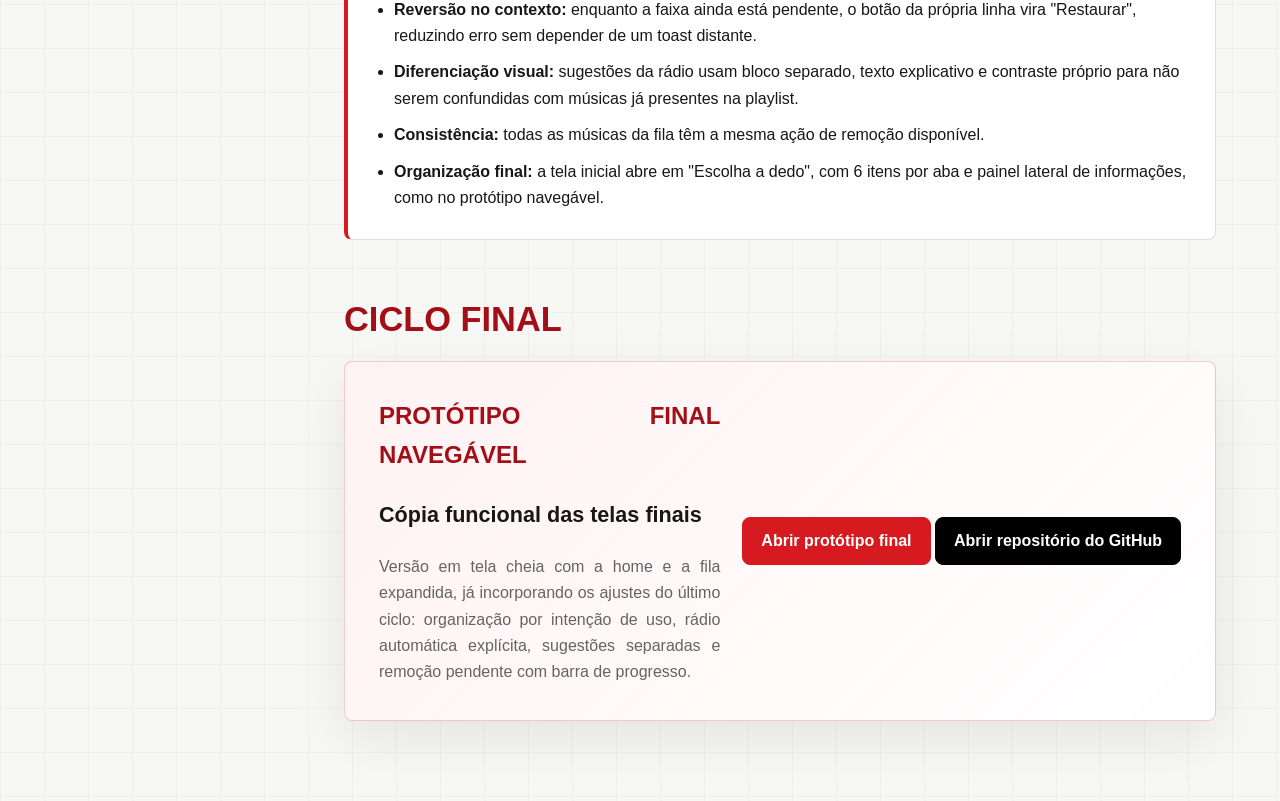
==== commit b2998f39: "commit" ====
--- a/index.html
+++ b/index.html
@@ -32,12 +32,14 @@
         <h4>Ciclo 1</h4>
         <nav class="toc" aria-label="Sumário">
           <a href="#prototipo">Protótipo inicial</a>
-          <a href="#feedback-ciclo-1">Teste e refinamento</a>
+          <a href="#resumo-ciclo-1">Resumo do ciclo 1</a>
+          <a href="#comentarios-ciclo-1">Comentários do ciclo 1</a>
         </nav>
         <h4>Ciclo 2</h4>
         <nav class="toc" aria-label="Sumário">
-          <a href="#ciclo-2">Protótipo final</a>
-          <a href="#feedback-ciclo-2">Comentários finais</a>
+          <a href="#ciclo-2">Protótipo refinado</a>
+          <a href="#resumo-ciclo-2">Resumo do ciclo 2</a>
+          <a href="#comentarios-ciclo-2">Comentários do ciclo 2</a>
         </nav>
         <h4>Ciclo Final</h4>
         <nav class="toc" aria-label="Sumário">
@@ -482,9 +484,9 @@
         </section>
 
         <section id="feedback-ciclo-1" class="doc-section">
-          <div class="section-heading">
-            <p class="section-index">Teste com Usuário e Refinamento</p>
-            <p>Comentários íntegros recebidos no Ciclo 1 e decisões aplicadas no protótipo refinado.</p>
+          <div class="section-heading" id="resumo-ciclo-1">
+            <p class="section-index">Resumo das melhorias propostas no primeiro protótipo</p>
+            <p>O bloco abaixo resume o que já foi ajustado no protótipo do Ciclo 1 antes da rodada de comentários.</p>
           </div>
 
           <article class="refinement-panel">
@@ -514,6 +516,11 @@
               Os 4 comentários abaixo registram a avaliação do Ciclo 1 e servem como backlog de sugestões para o Ciclo 2.
             </p>
           </article>
+
+          <div class="section-heading" id="comentarios-ciclo-1">
+            <p class="section-index">Comentários do Ciclo 1 e sugestões para o Ciclo 2</p>
+            <p>Os 4 comentários abaixo registram a avaliação do Ciclo 1 e viram sugestões para o protótipo do Ciclo 2.</p>
+          </div>
 
           <div class="feedback-grid feedback-grid--comments">
             <article class="feedback-card feedback-card--comment">
@@ -947,7 +954,38 @@
         </section>
 
         <section id="feedback-ciclo-2" class="doc-section">
-          <div class="section-heading">
+          <div class="section-heading" id="resumo-ciclo-2">
+            <p class="section-index">Resumo das melhorias propostas no segundo protótipo</p>
+            <p>O bloco abaixo resume o que já foi ajustado no segundo protótipo antes da rodada final de comentários.</p>
+          </div>
+
+          <article class="refinement-panel">
+            <h3>O que já foi ajustado no segundo protótipo</h3>
+            <ul>
+              <li>
+                <strong>P1 (fila e aleatório):</strong> a Rádio Automática ficou explícita como controle separado, com
+                texto de estado e prévia das próximas músicas para reduzir surpresa antes da ativação.
+              </li>
+              <li>
+                <strong>P1 (remoção de faixas):</strong> a ação crítica ganhou feedback reversível no próprio fluxo da
+                fila, reforçando controle do usuário e prevenção de erros.
+              </li>
+              <li>
+                <strong>P2 (organização da home):</strong> o conteúdo passou a ser agrupado por abas, com cards
+                consistentes e prévias próprias para provar que cada categoria entrega comportamento diferente.
+              </li>
+              <li>
+                <strong>P2 (divulgação progressiva):</strong> o protótipo passou a mostrar ações rápidas e expansão de
+                prévia, para permitir consulta sem quebrar o ritmo da navegação.
+              </li>
+            </ul>
+            <p>
+              Os comentários abaixo registram a avaliação desse segundo protótipo e orientam o ajuste final consolidado
+              no protótipo navegável.
+            </p>
+          </article>
+
+          <div class="section-heading" id="comentarios-ciclo-2">
             <p class="section-index">Comentários do Ciclo 2 e Ajuste Final</p>
             <p>Comentários íntegros recebidos no Ciclo 2 e correção final priorizando o feedback mais recente.</p>
           </div>
--- a/src/css/index.css
+++ b/src/css/index.css
@@ -82,6 +82,9 @@
   position: sticky;
   top: 0;
   height: 100vh;
+  overflow-y: auto;
+  overscroll-behavior: contain;
+  scrollbar-gutter: stable;
   padding: 28px 20px;
   border-right: 1px solid rgba(222, 222, 217, 0.86);
   background: rgba(255, 255, 255, 0.86);
@@ -1610,6 +1613,10 @@
   border-left: 4px solid var(--color-red);
 }
 
+.refinement-panel + .section-heading {
+  margin-top: 28px;
+}
+
 .refinement-panel ul {
   display: grid;
   gap: 10px;
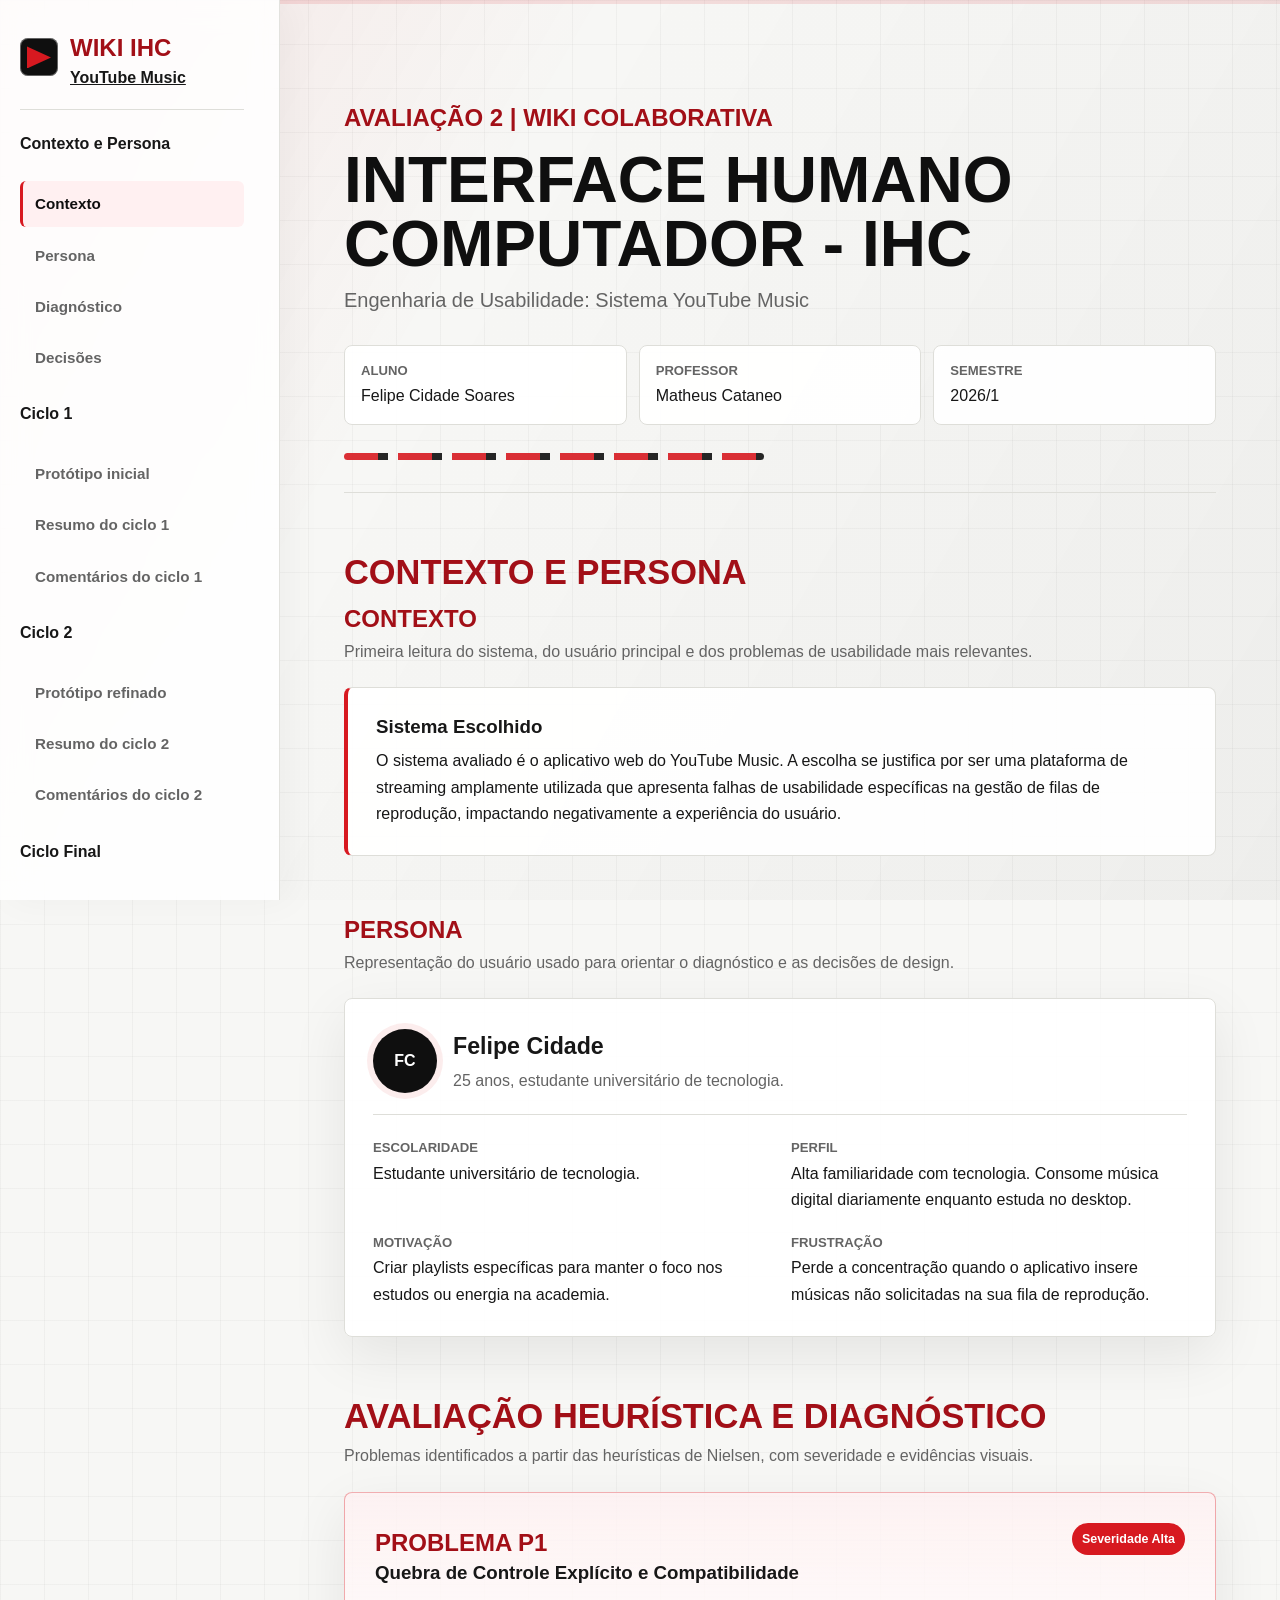
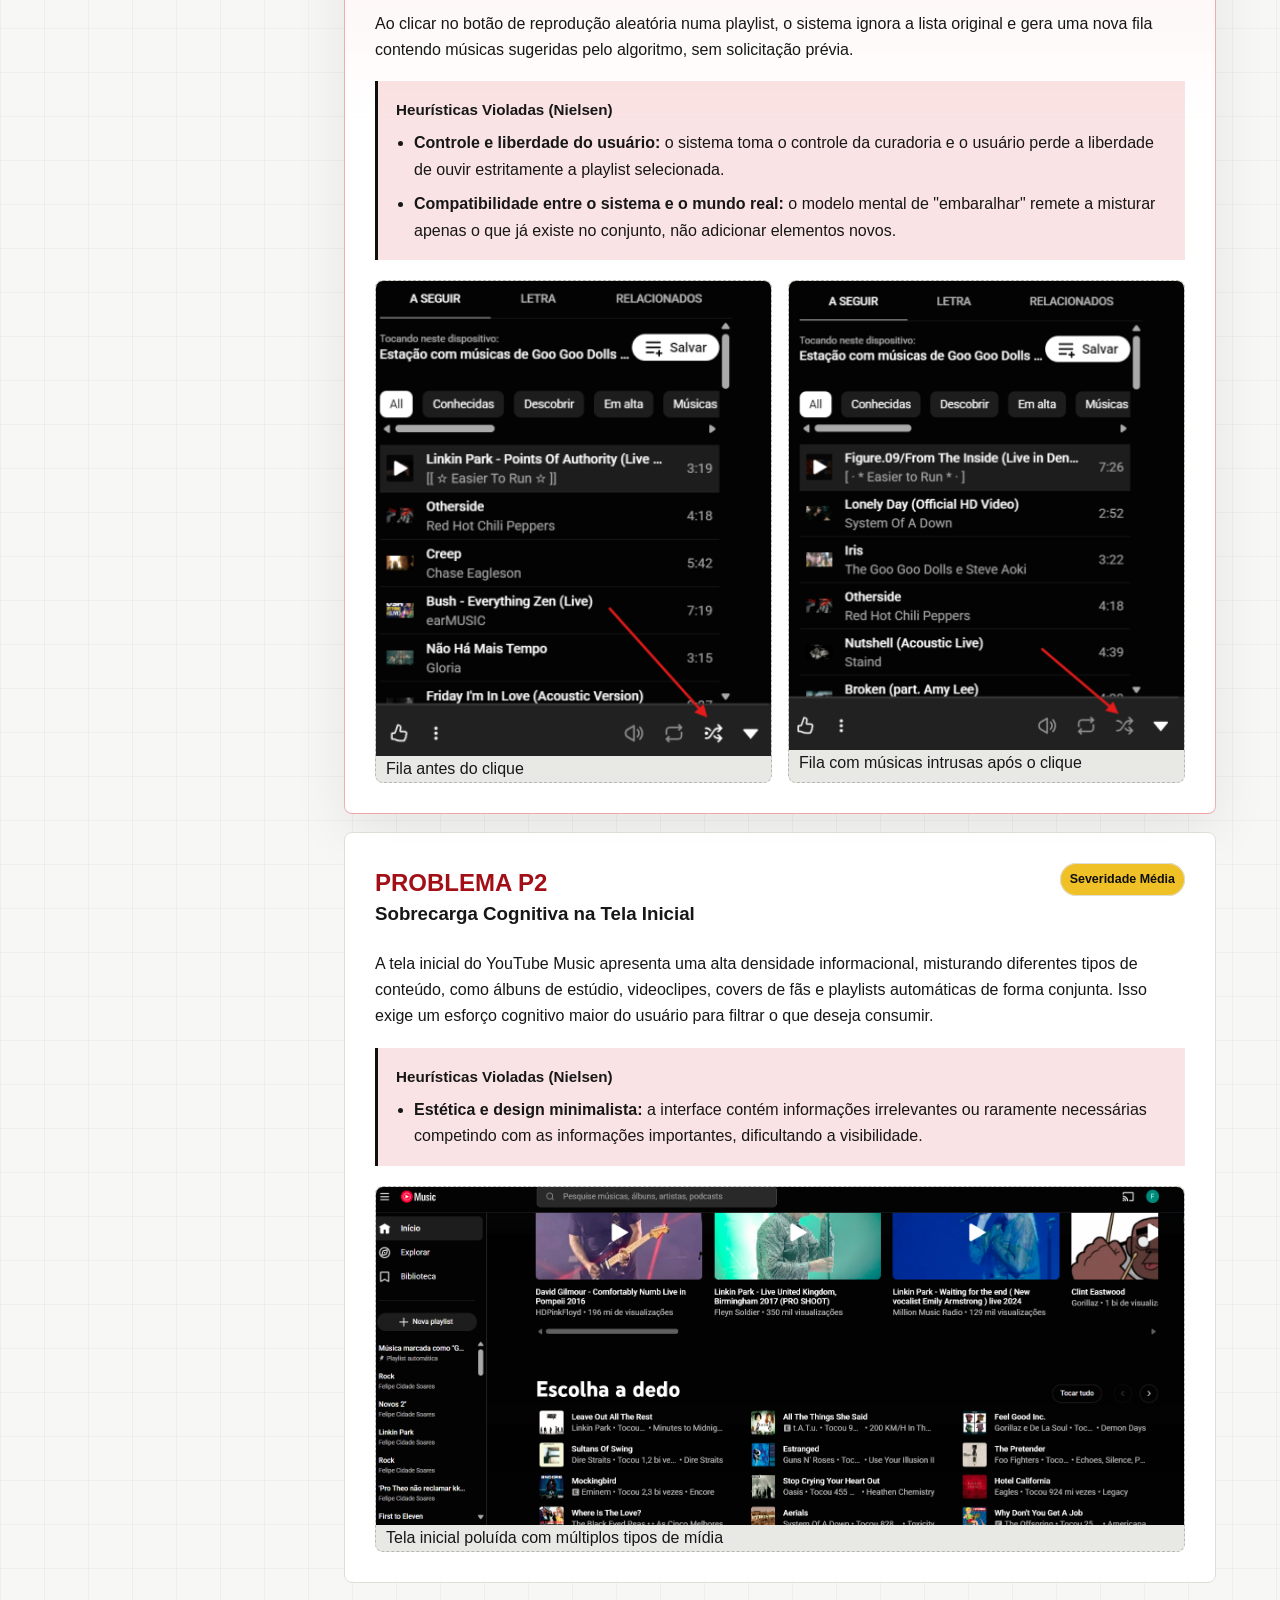
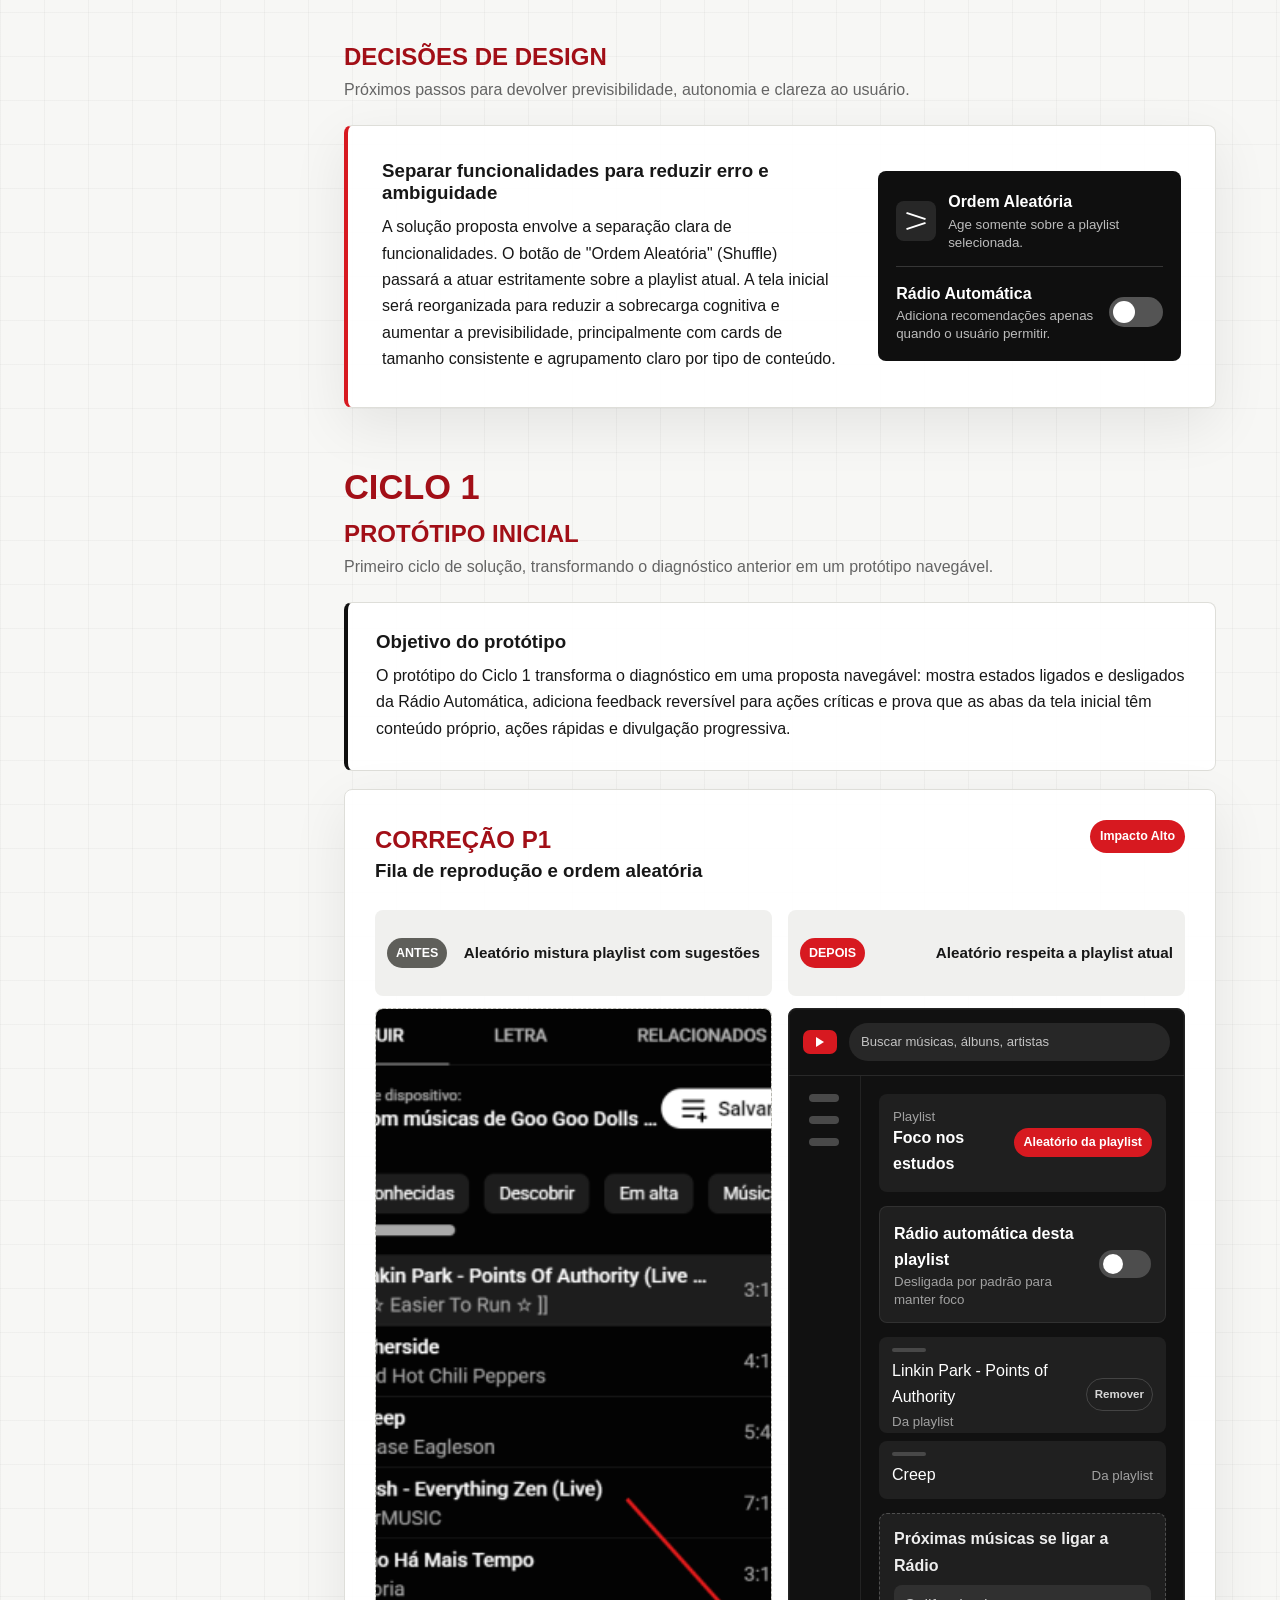
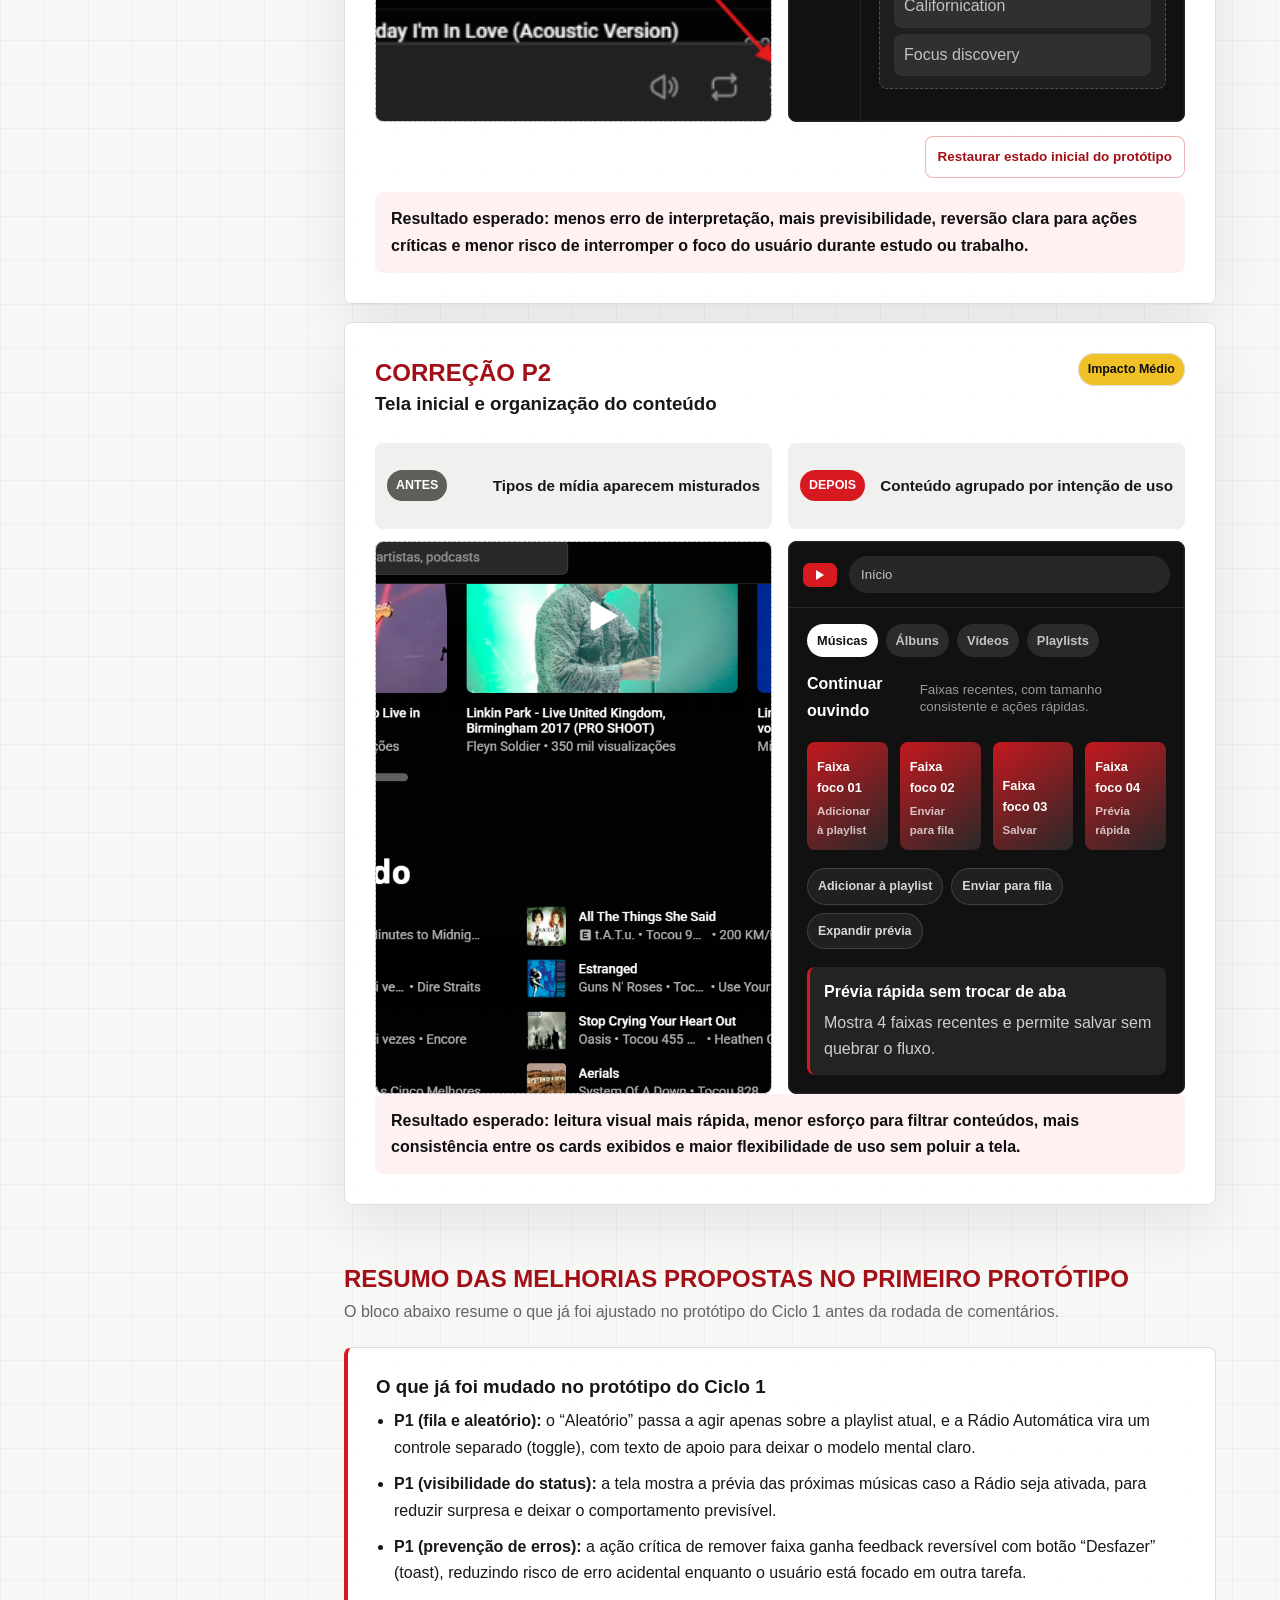
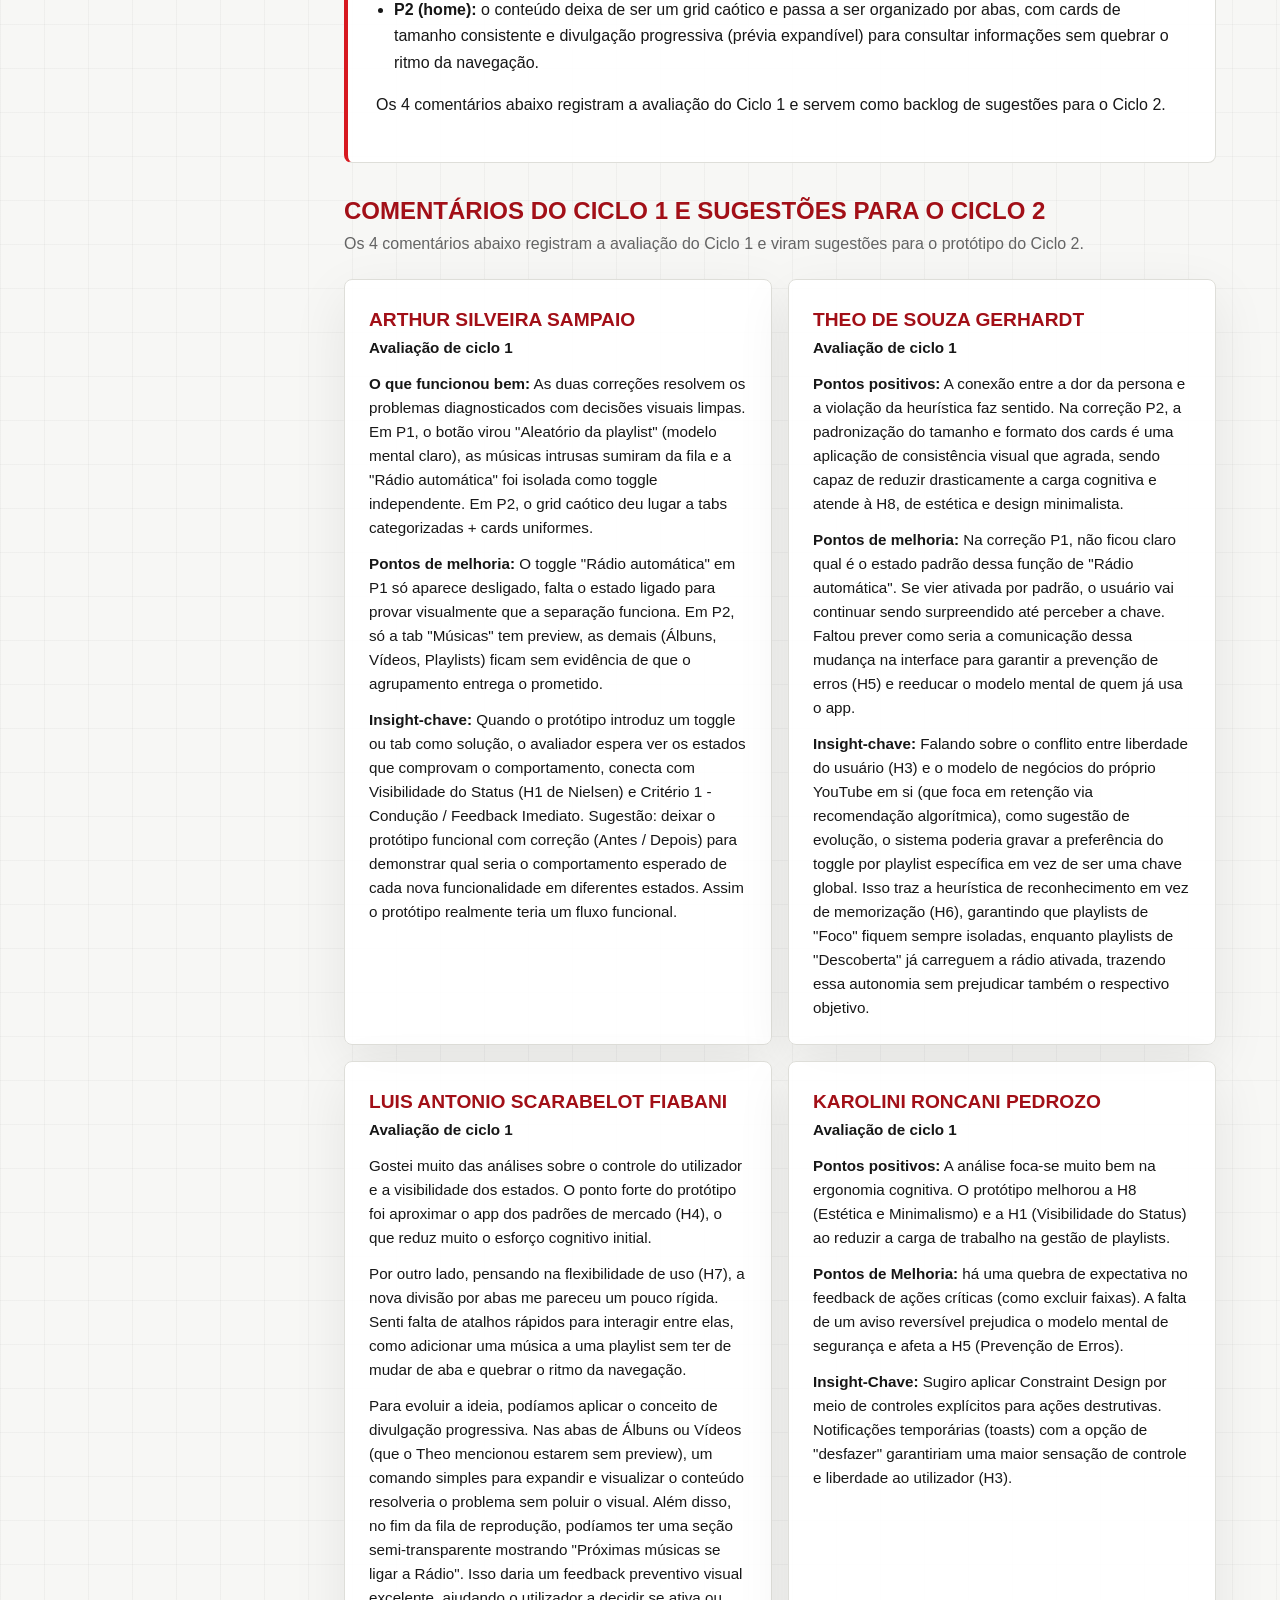
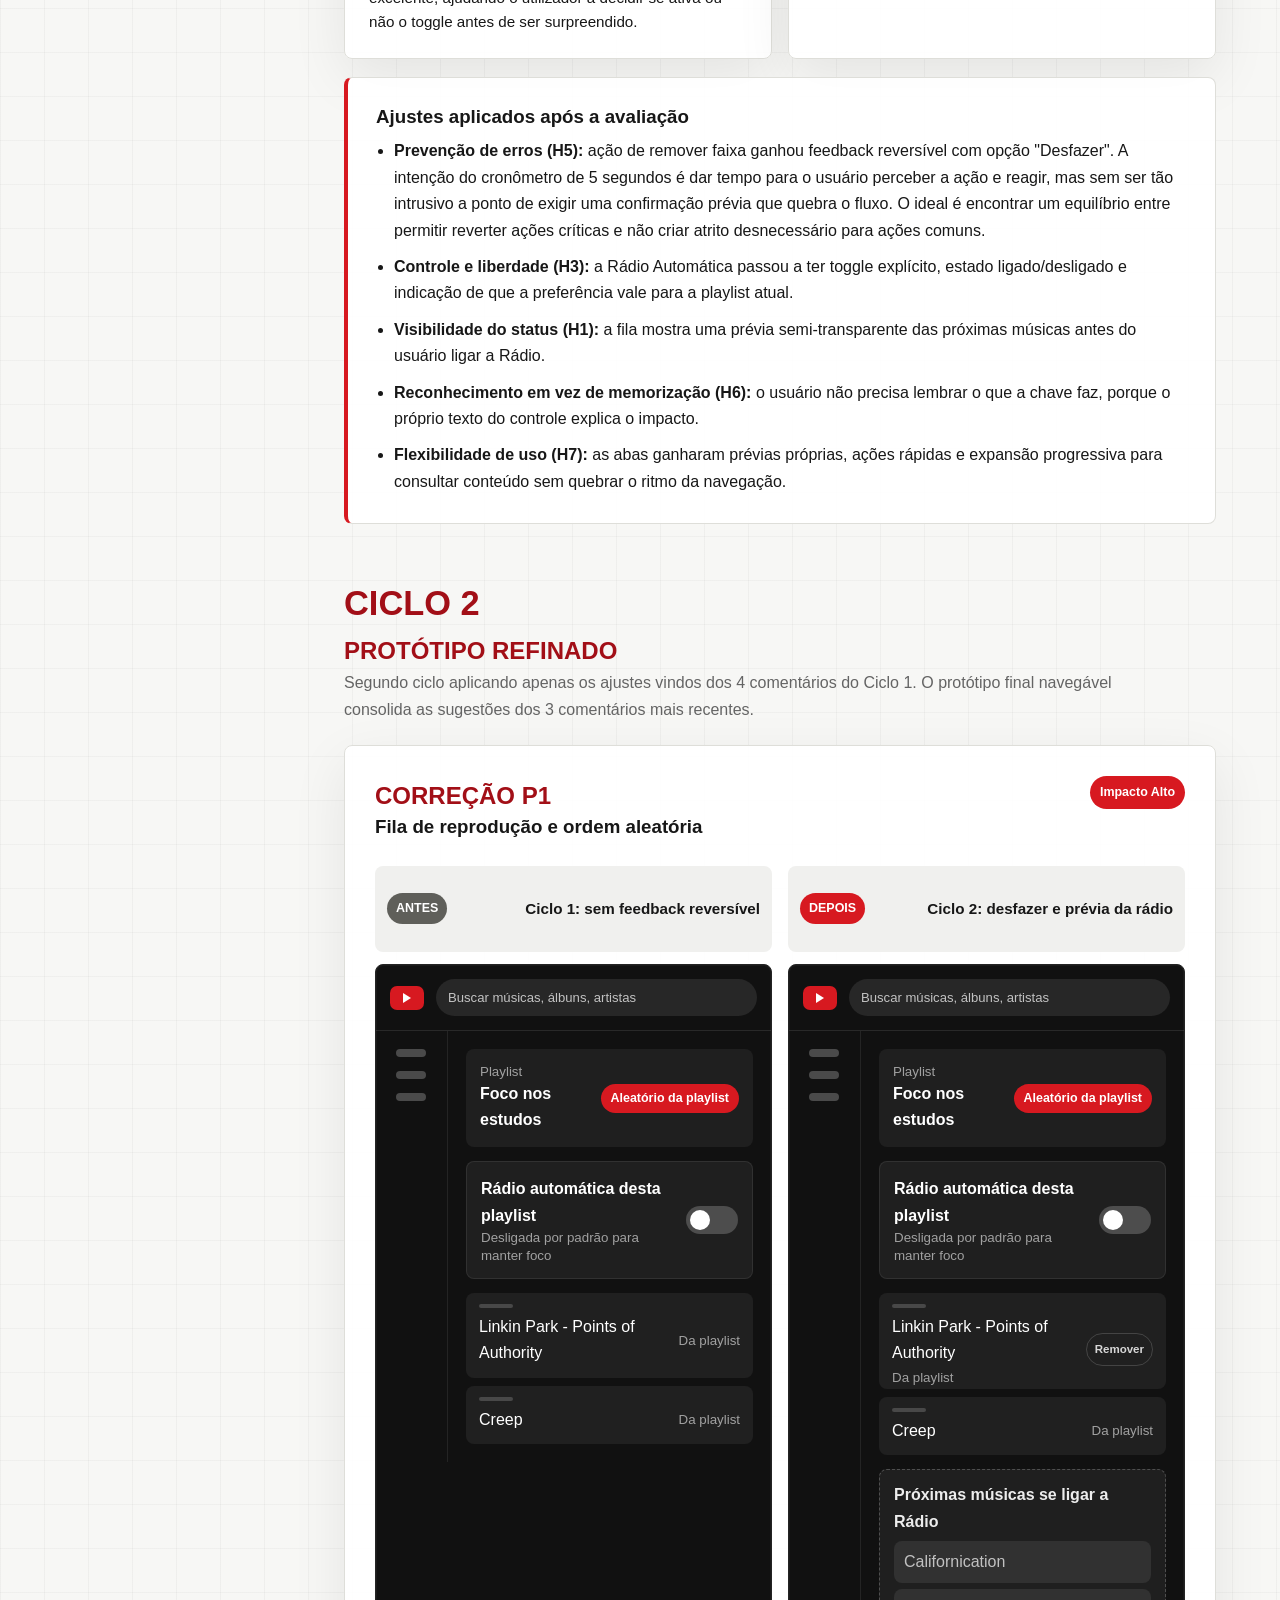
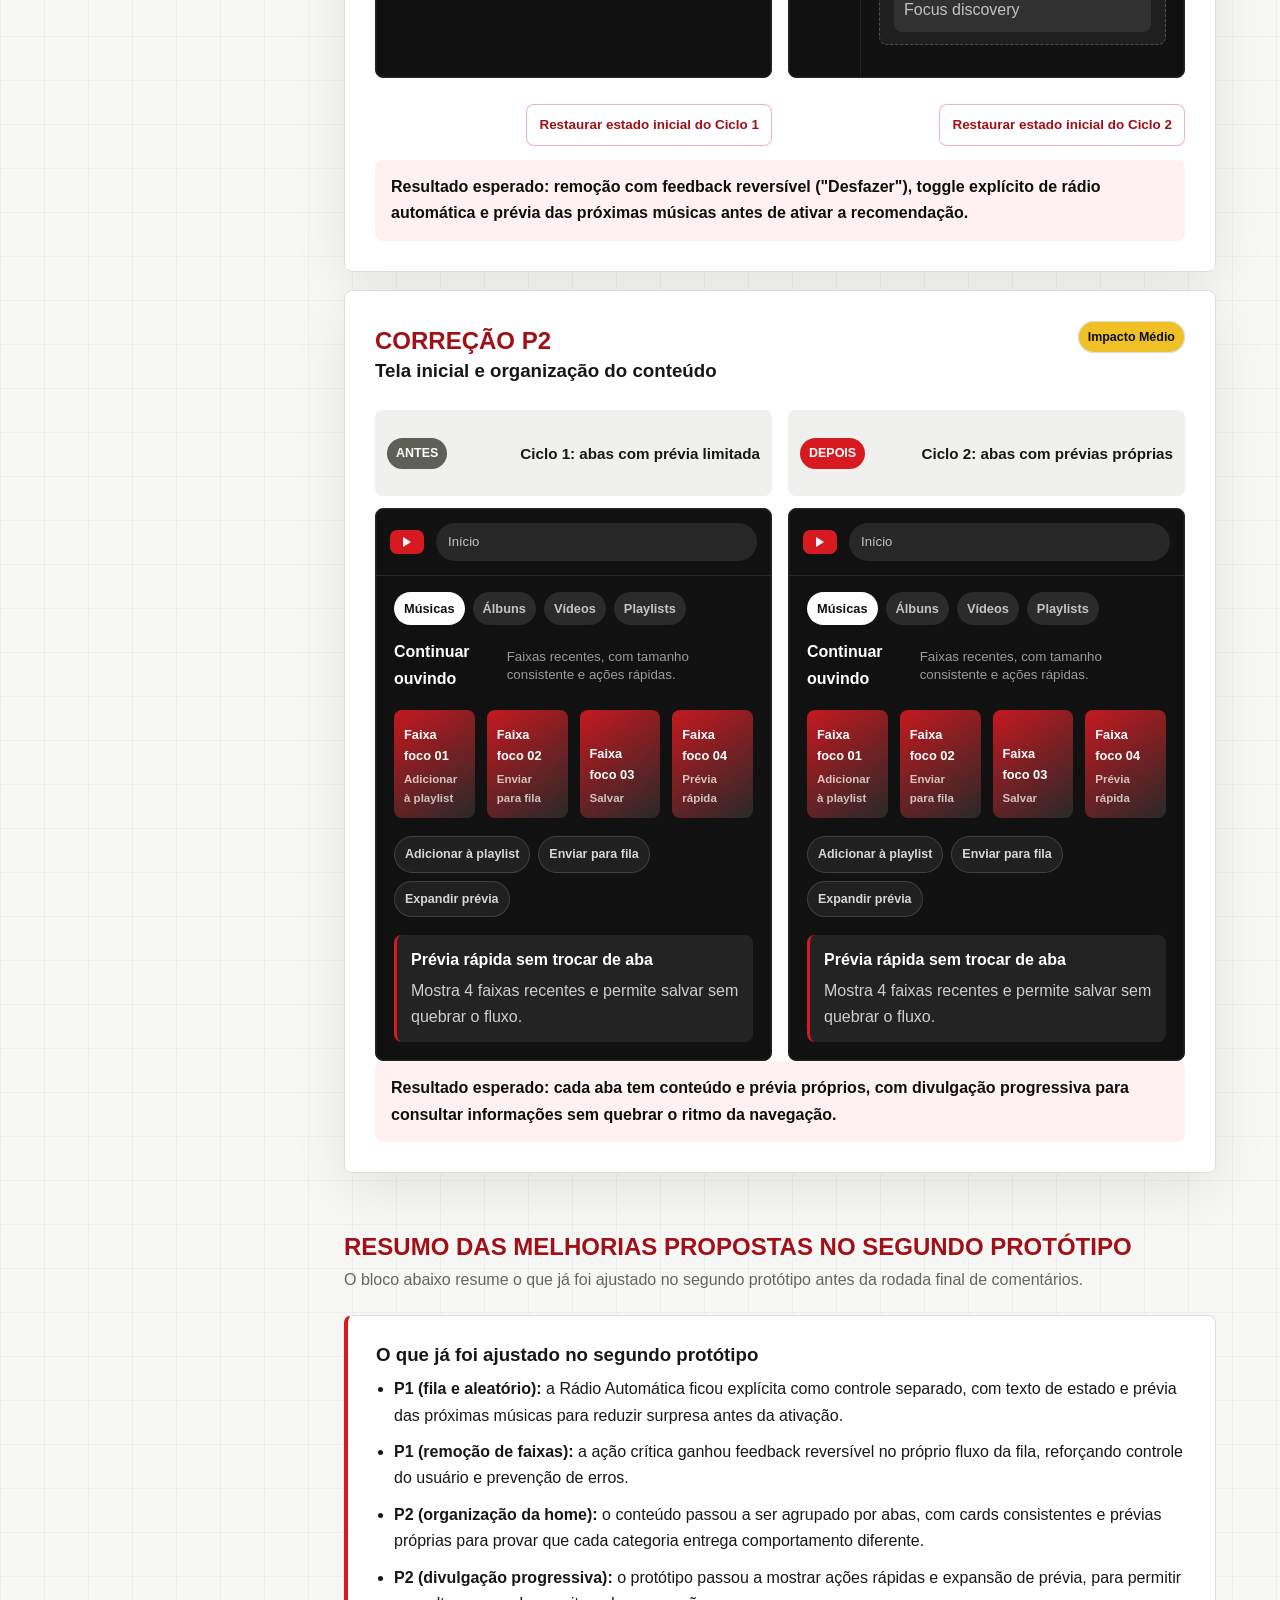
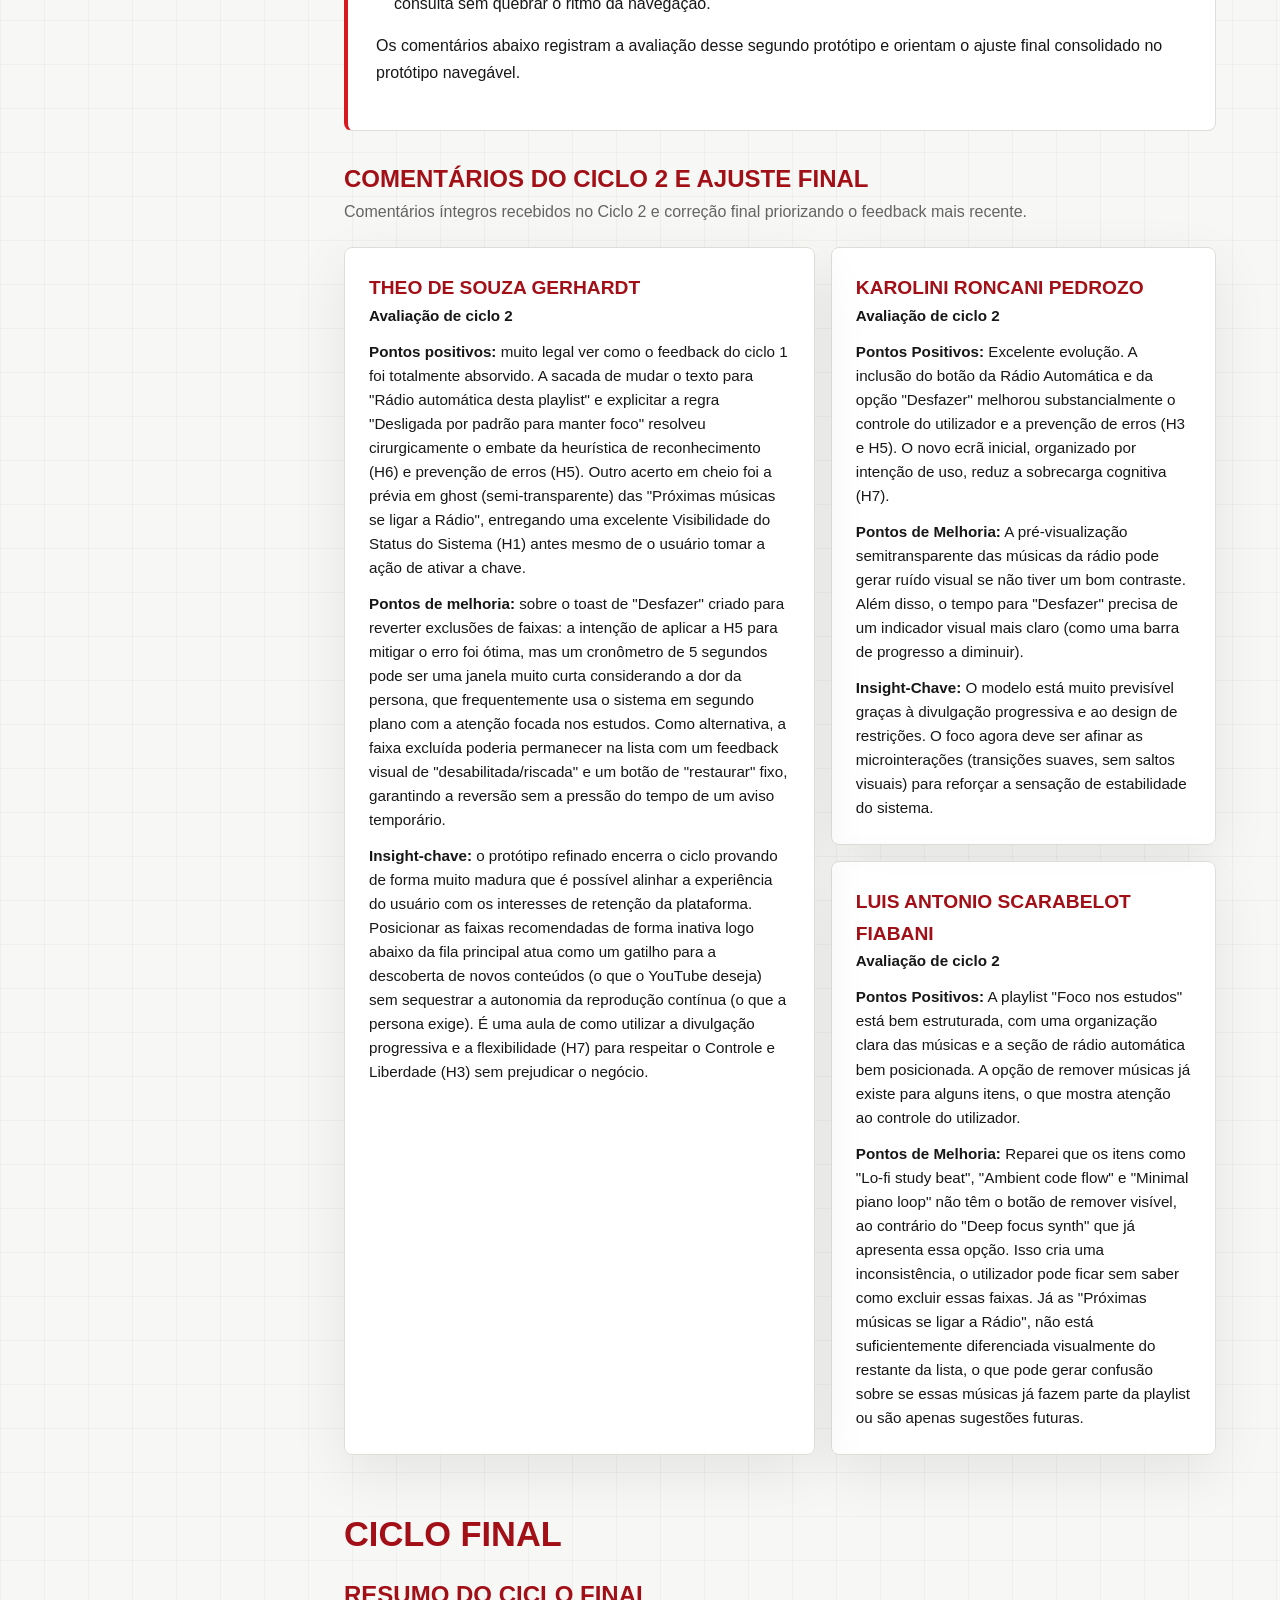
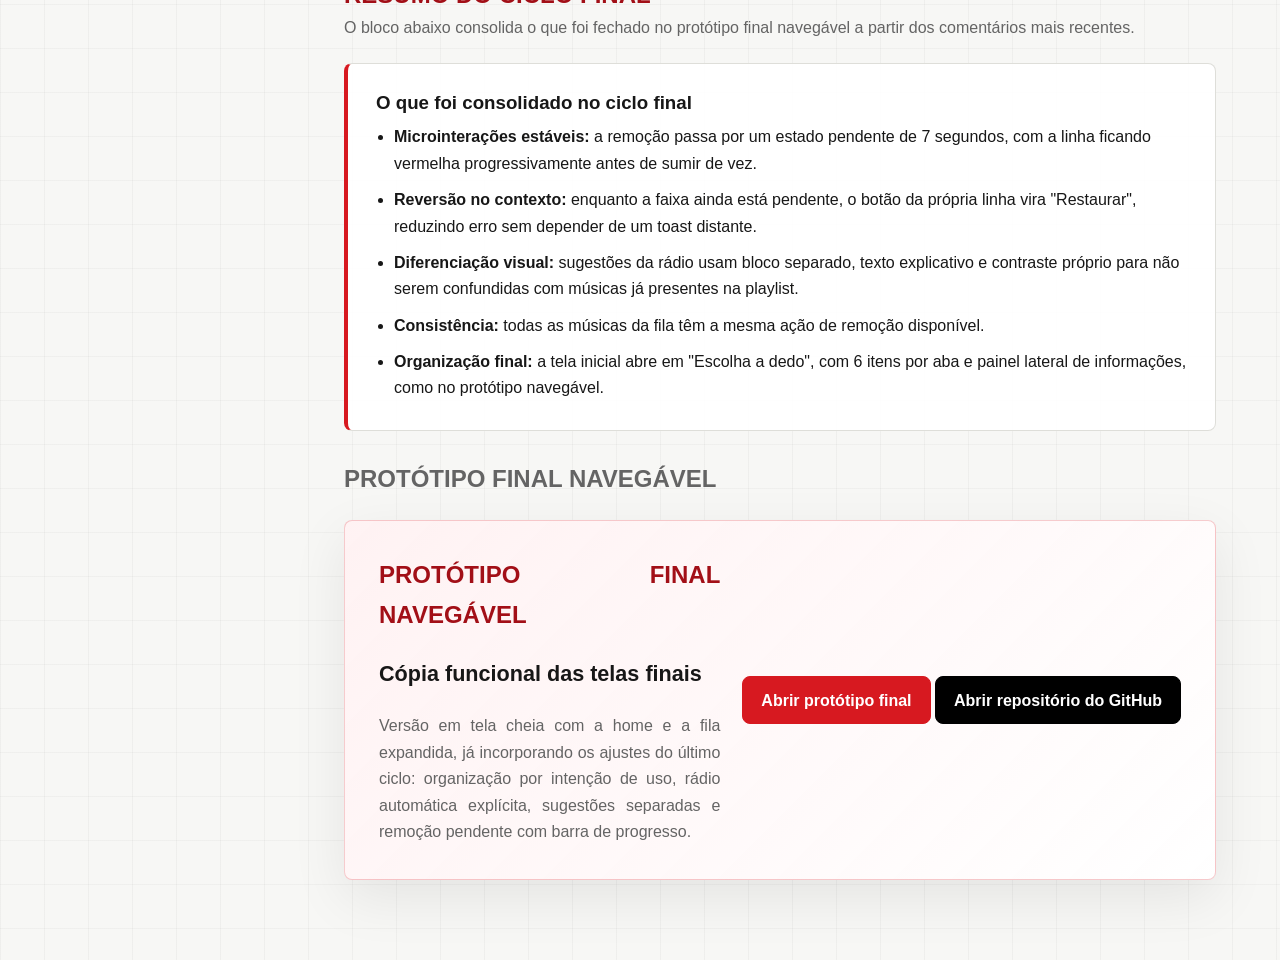
==== commit 33c223c2: "commit" ====
--- a/index.html
+++ b/index.html
@@ -43,7 +43,7 @@
         </nav>
         <h4>Ciclo Final</h4>
         <nav class="toc" aria-label="Sumário">
-
+          <a href="#resumo-ciclo-final">Resumo do ciclo final</a>
           <a href="#prototipo-navegavel">Protótipo navegável</a>
         </nav>
       </aside>
@@ -1070,12 +1070,23 @@
               </div>
             </article>
           </div>
-
-          <article class="refinement-panel">
-            <h3>Decisão final do ciclo</h3>
-            <ul>
-              <li>
-                <strong>Microinterações estáveis:</strong> a remoção passa por um estado pendente de 7 segundos, com a
+        </section>
+
+        <section id="ciclo-final" class="doc-section">
+            <div class="section-heading">
+              <h2 class="section-index">CICLO FINAL</h2>
+            </div>
+
+            <div class="section-heading" id="resumo-ciclo-final">
+              <p class="section-index">Resumo do ciclo final</p>
+              <p>O bloco abaixo consolida o que foi fechado no protótipo final navegável a partir dos comentários mais recentes.</p>
+            </div>
+
+            <article class="refinement-panel">
+              <h3>O que foi consolidado no ciclo final</h3>
+              <ul>
+                <li>
+                  <strong>Microinterações estáveis:</strong> a remoção passa por um estado pendente de 7 segundos, com a
                 linha ficando vermelha progressivamente antes de sumir de vez.
               </li>
               <li>
@@ -1094,16 +1105,13 @@
                 painel lateral de informações, como no protótipo navegável.
               </li>
             </ul>
-          </article>
-        </section>
-
-        <section id="prototipo-navegavel" class="doc-section">
-          <div class="section-heading">
-            <h2 class="section-index">CICLO FINAL</h2>
-          </div>
-          <article class="final-prototype-cta">
-            <div>
+            </article>
+            <div class="section-heading" id="prototipo-navegavel">
               <p class="section-index">Protótipo Final Navegável</p>
+            </div>
+            <article class="final-prototype-cta">
+              <div>
+                <p class="section-index">Protótipo Final Navegável</p>
               <h3>Cópia funcional das telas finais</h3>
               <p>
                 Versão em tela cheia com a home e a fila expandida, já incorporando os ajustes do último ciclo:
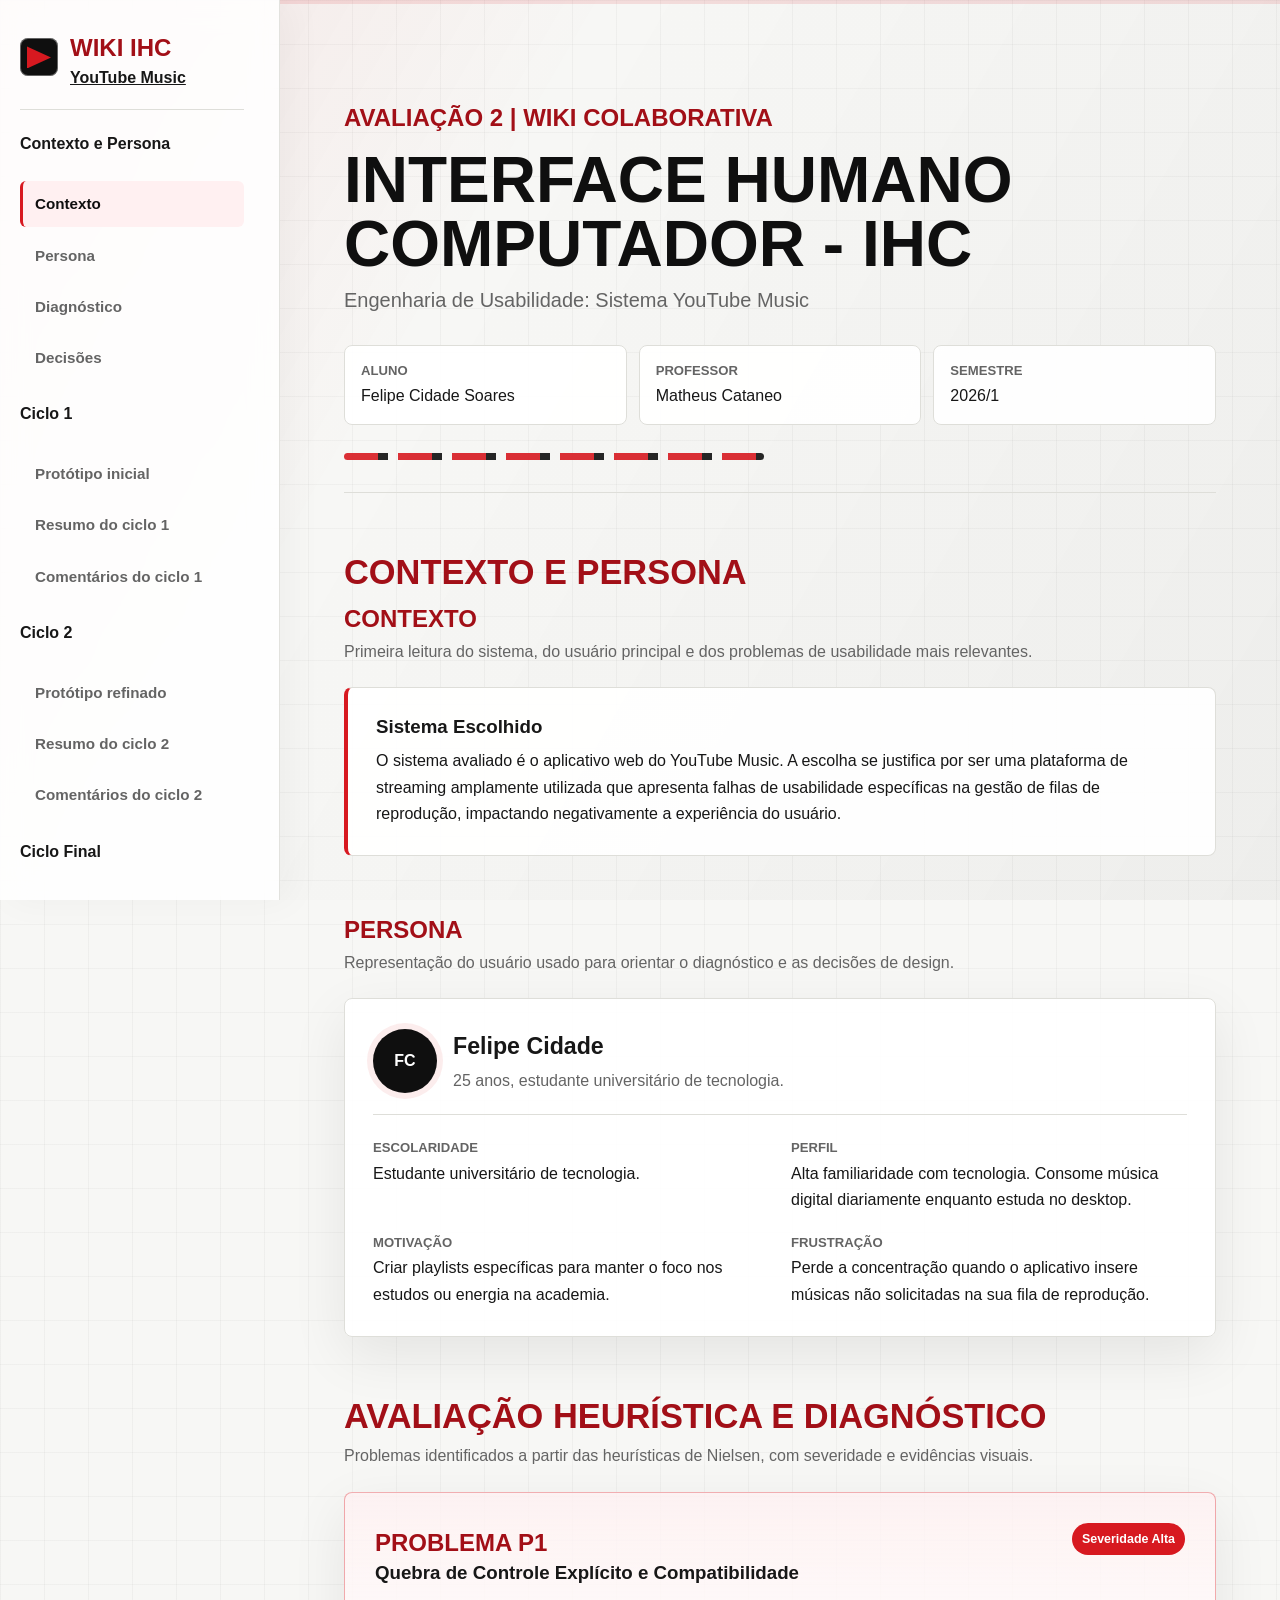
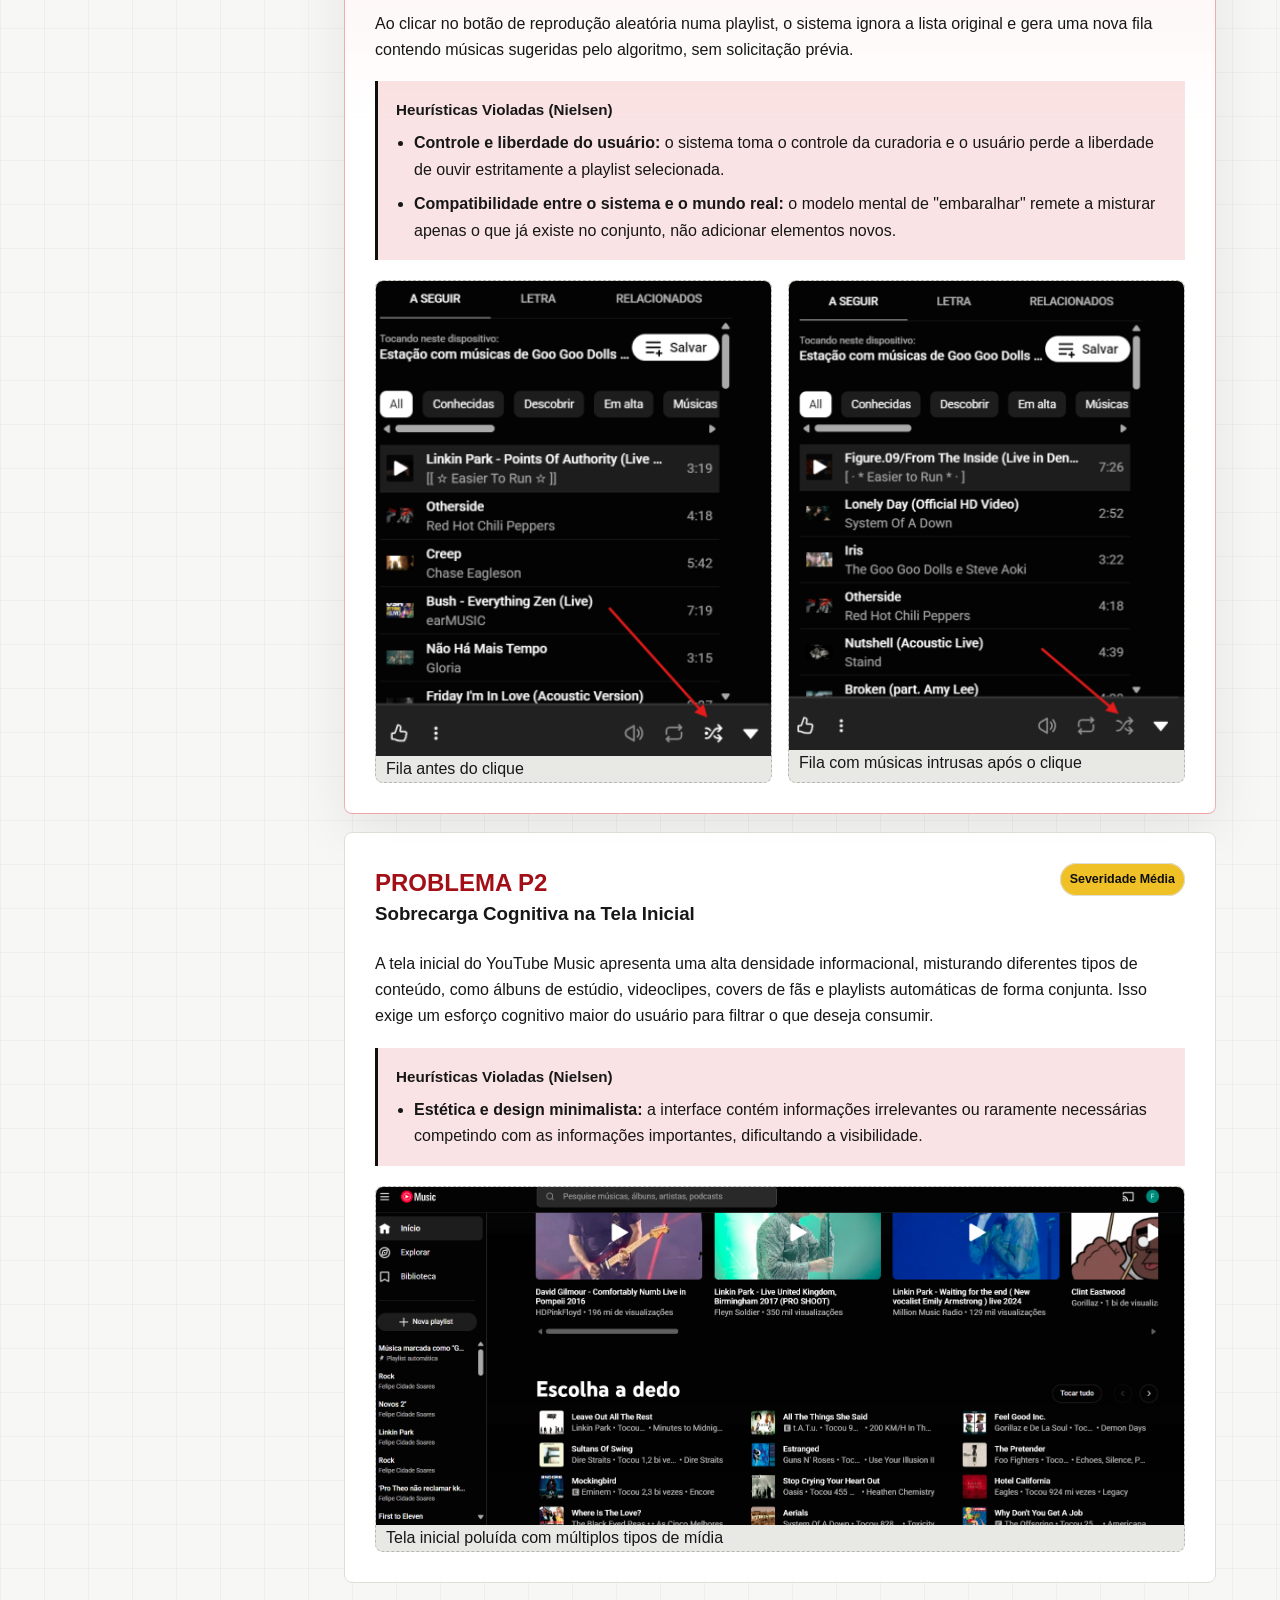
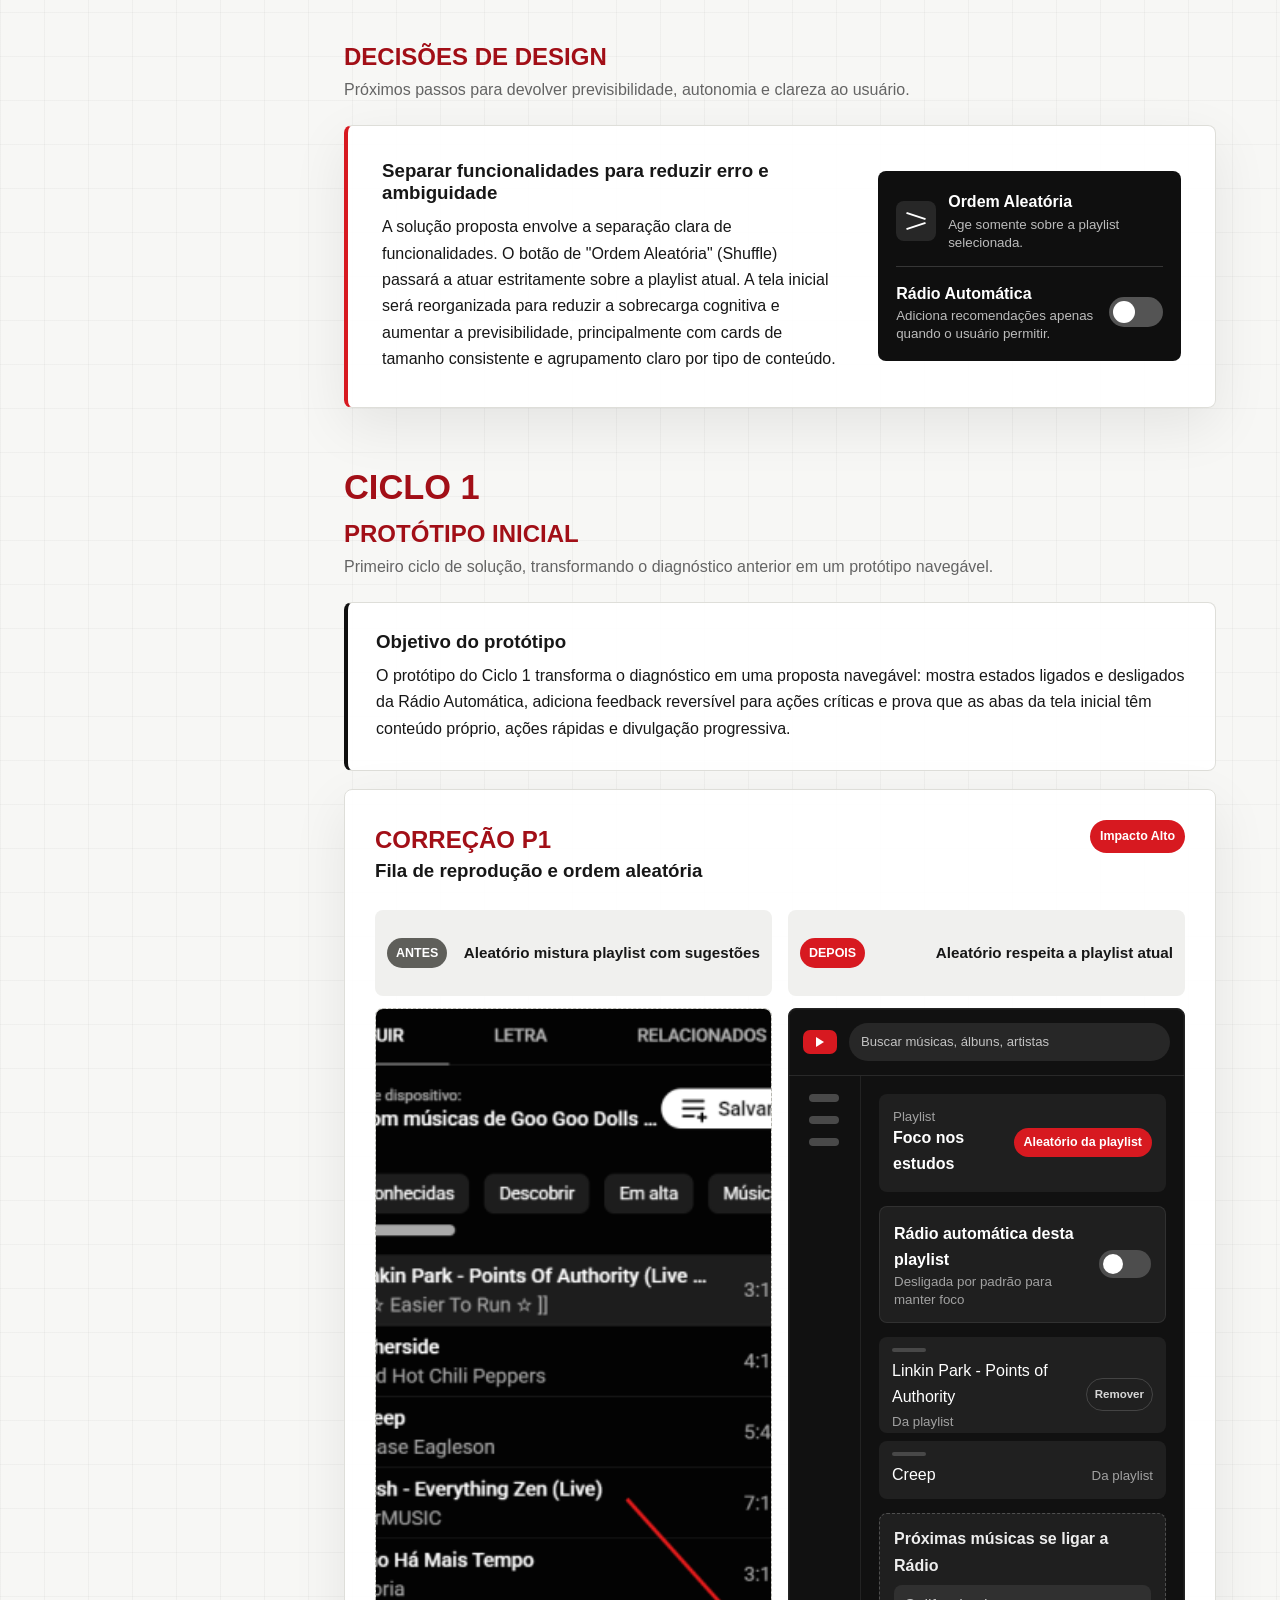
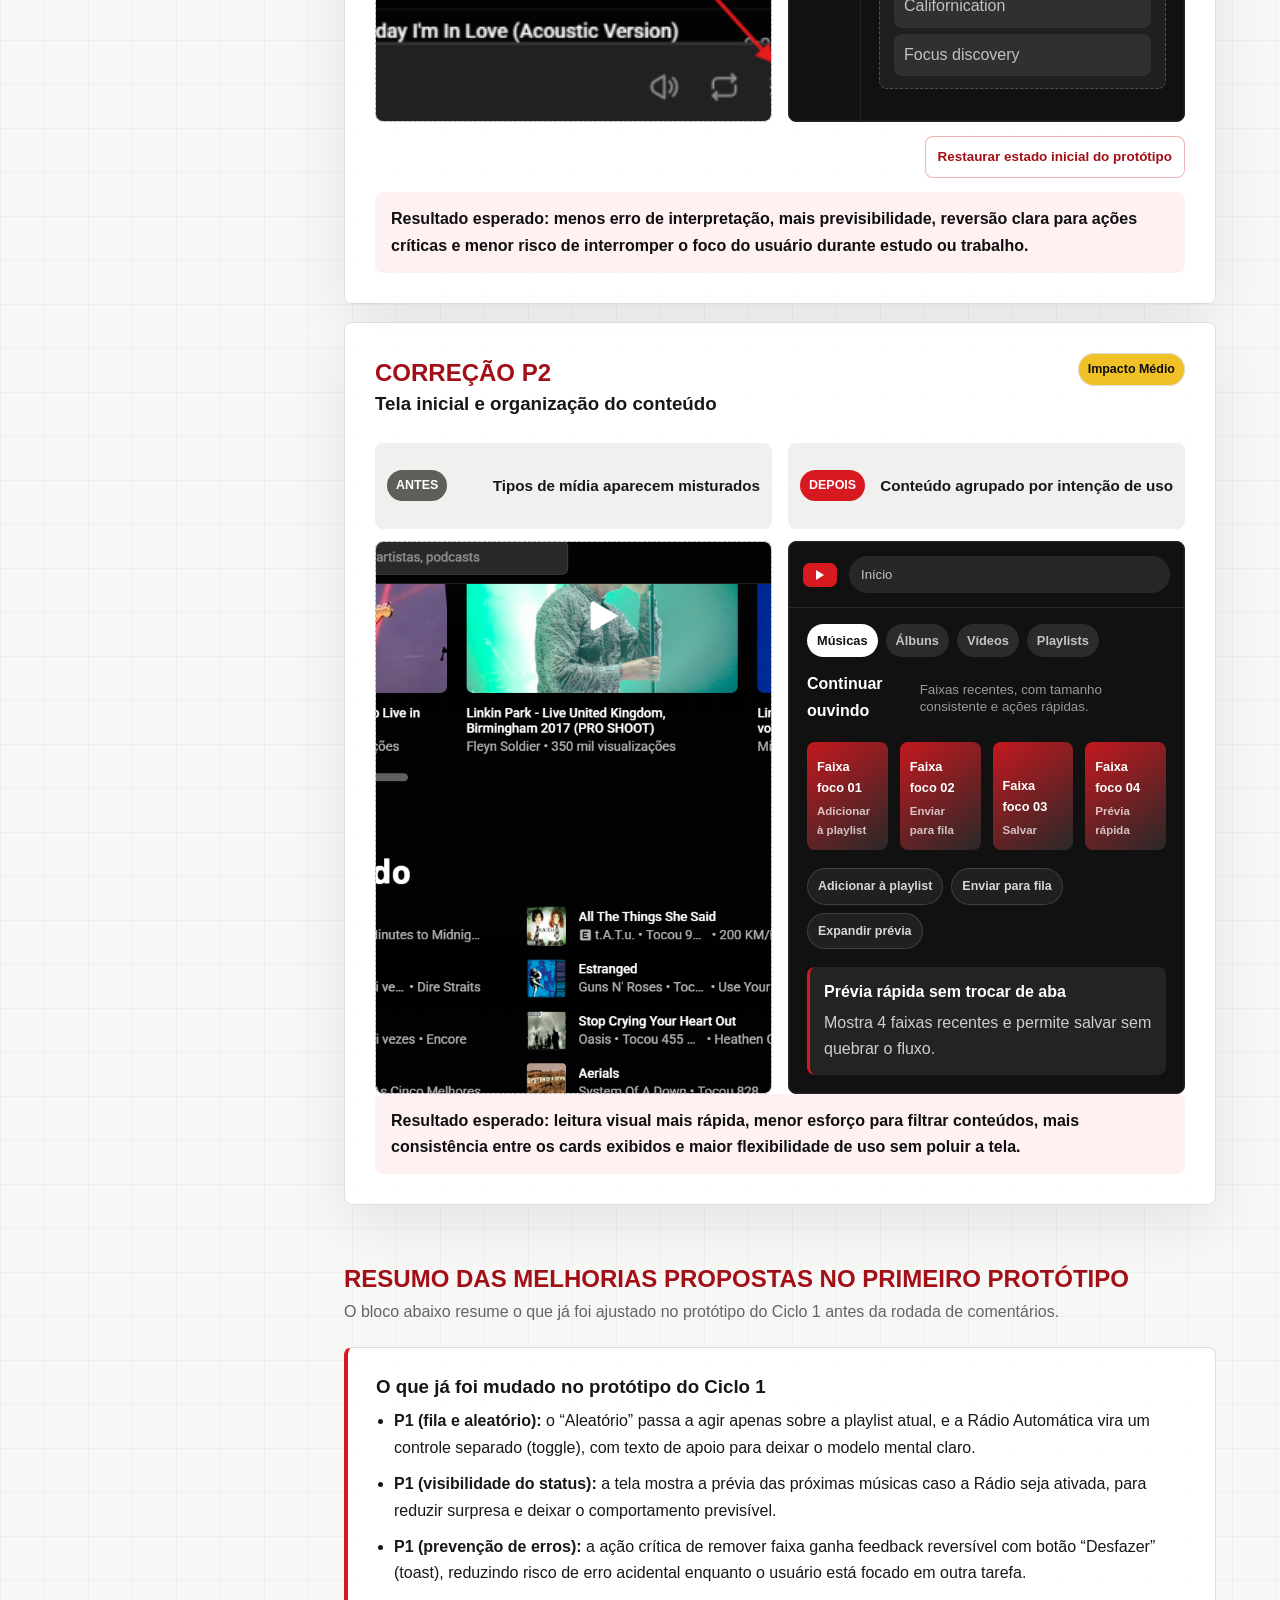
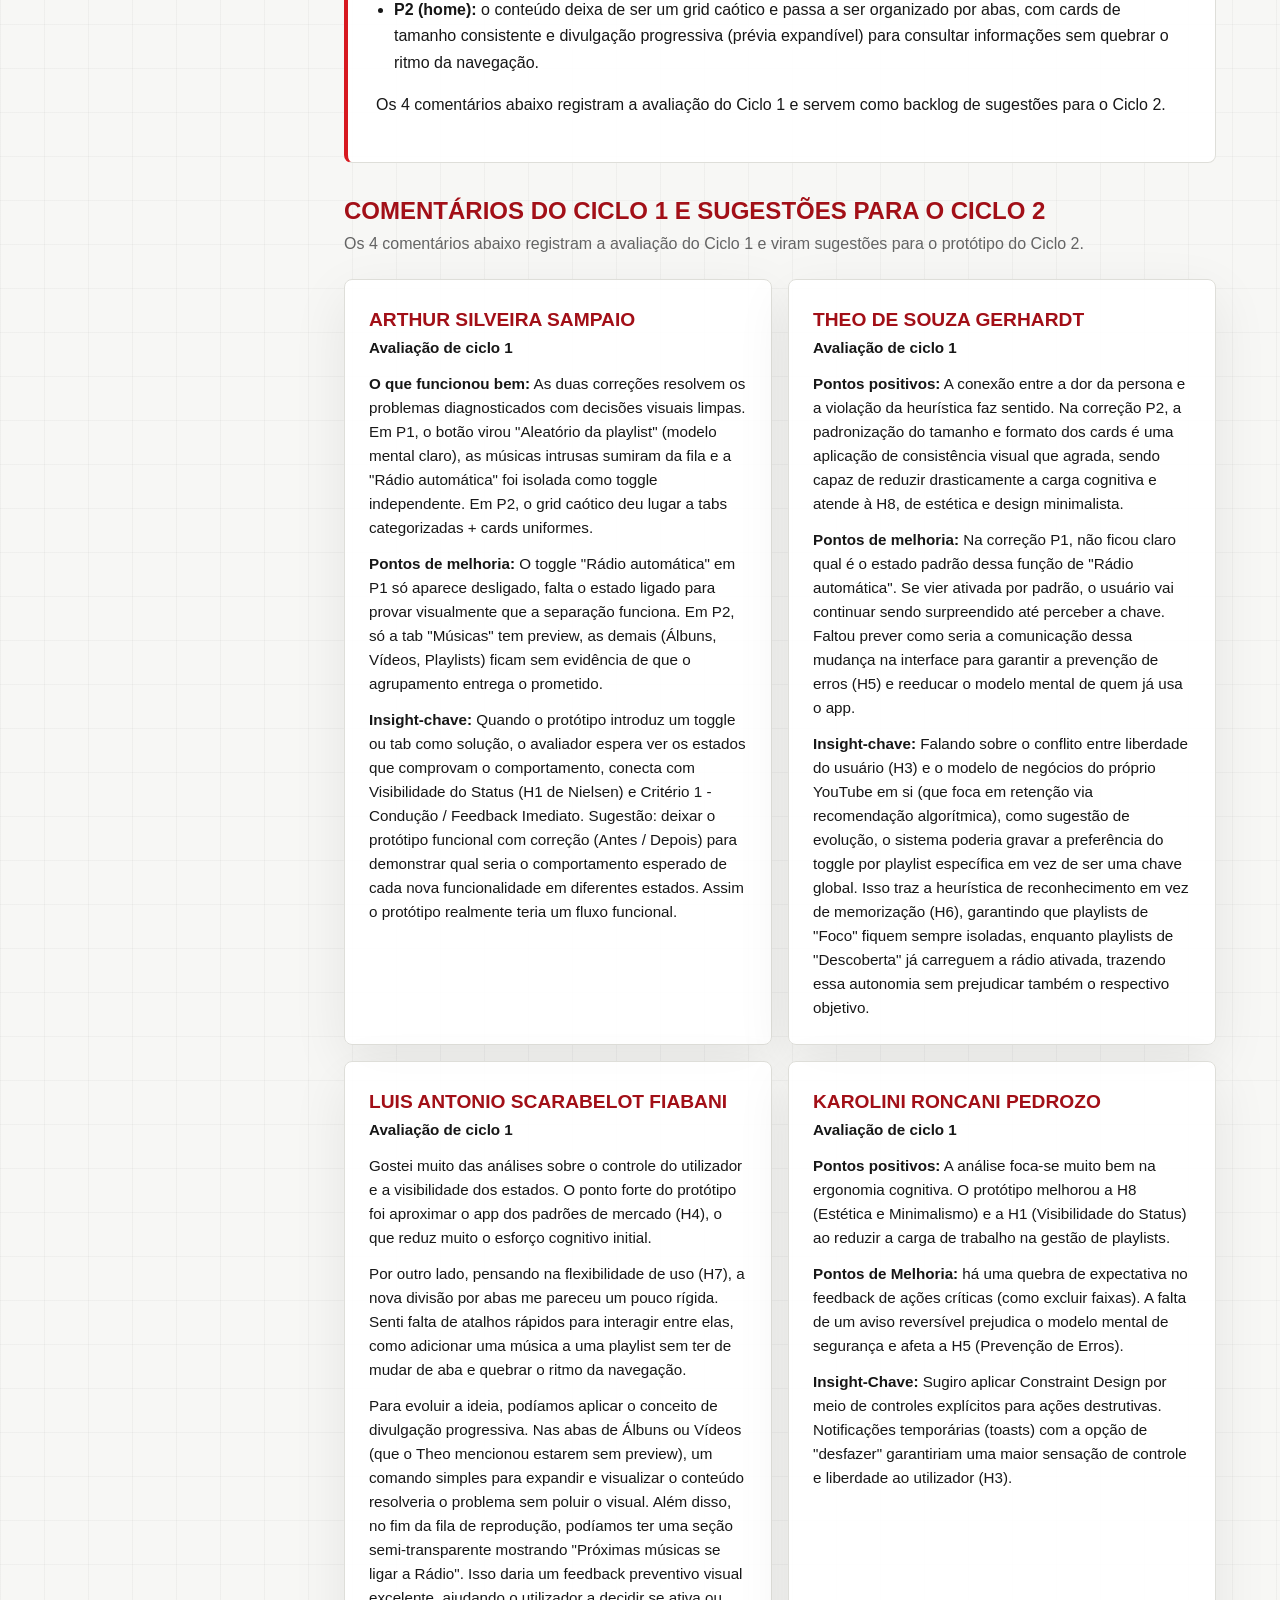
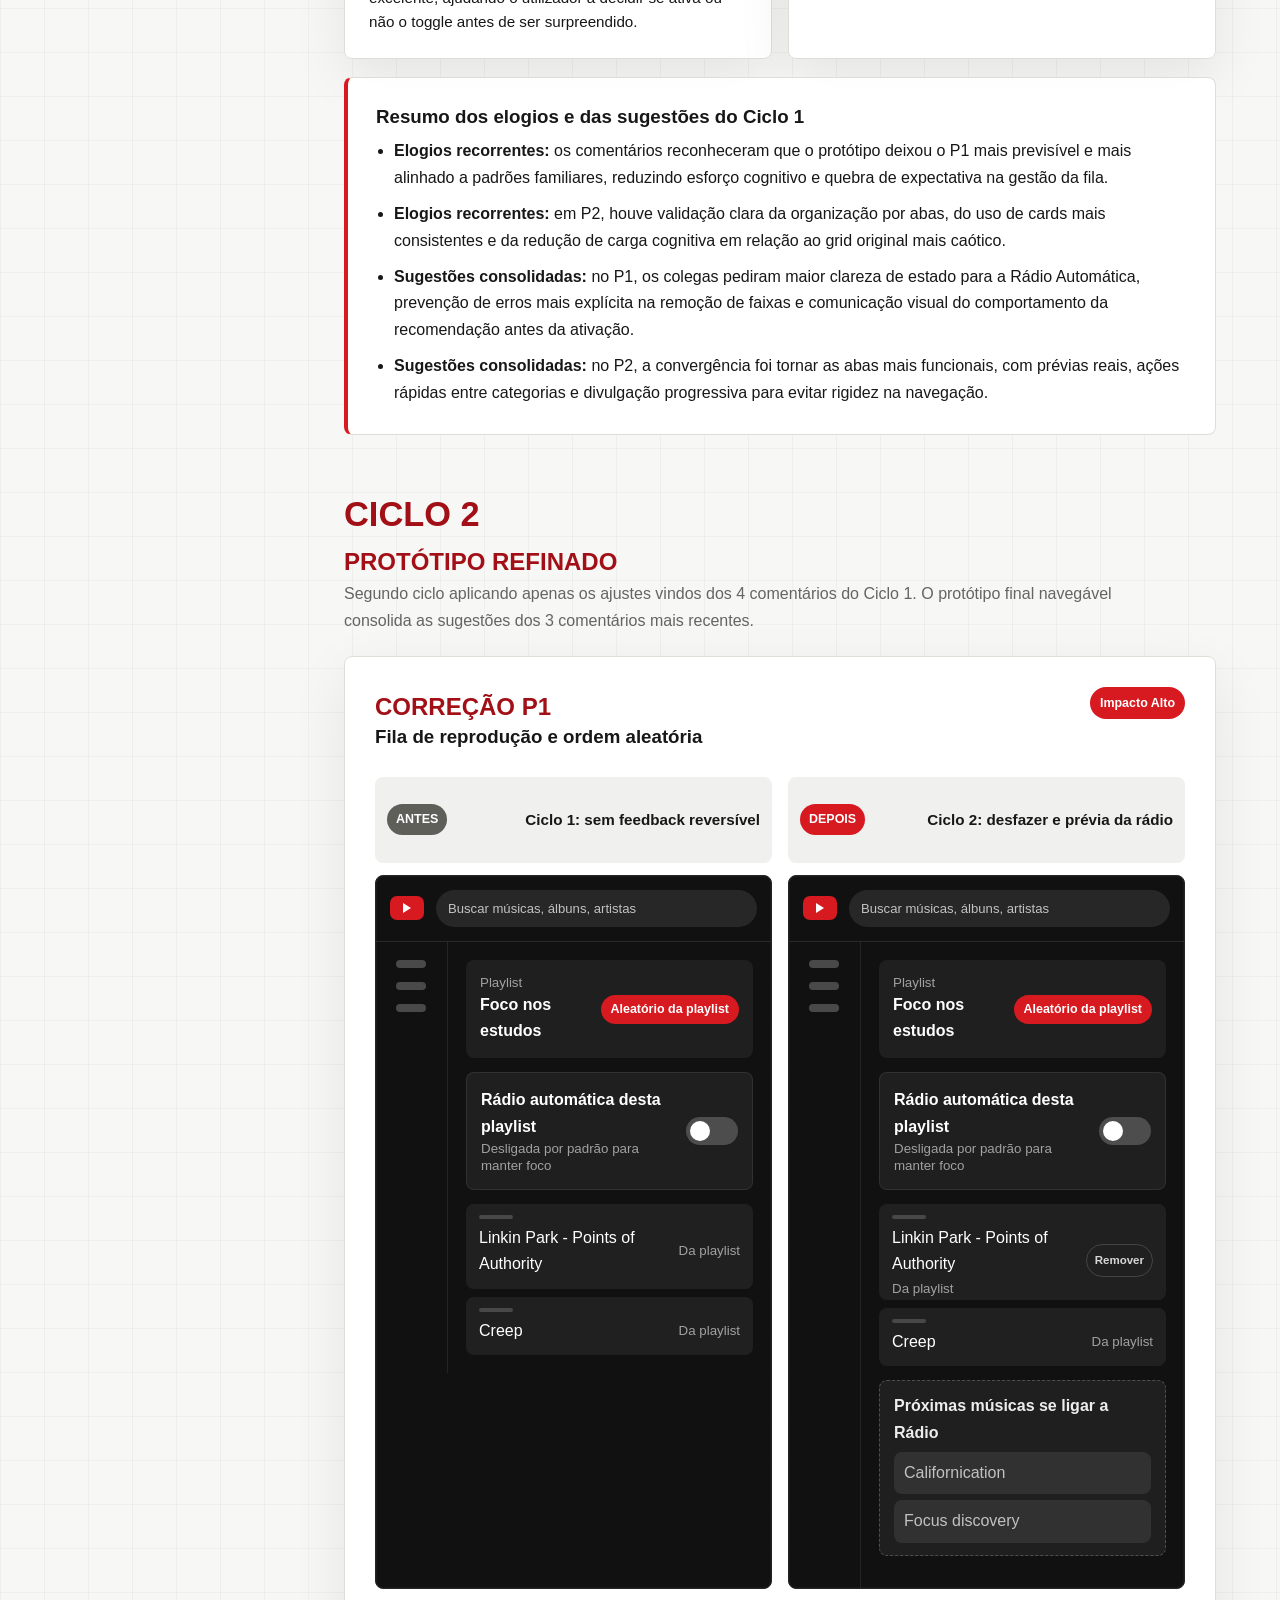
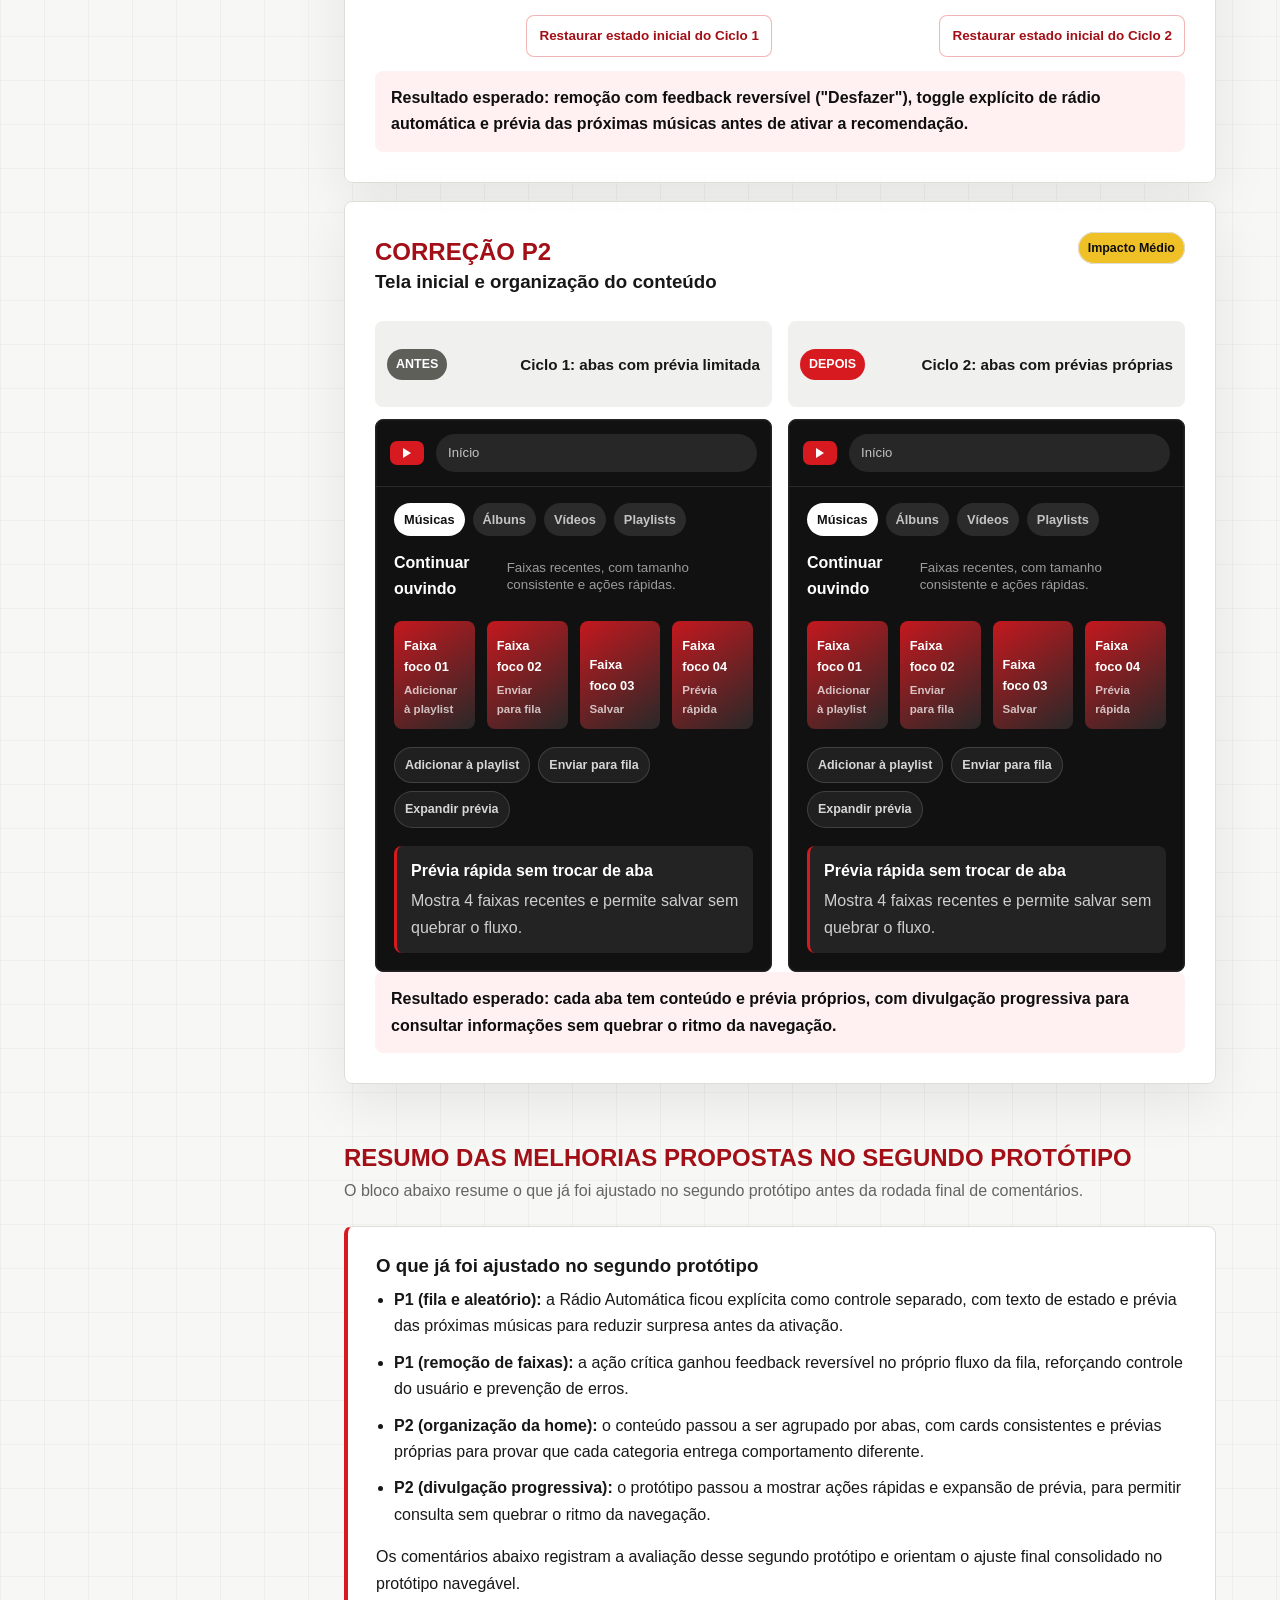
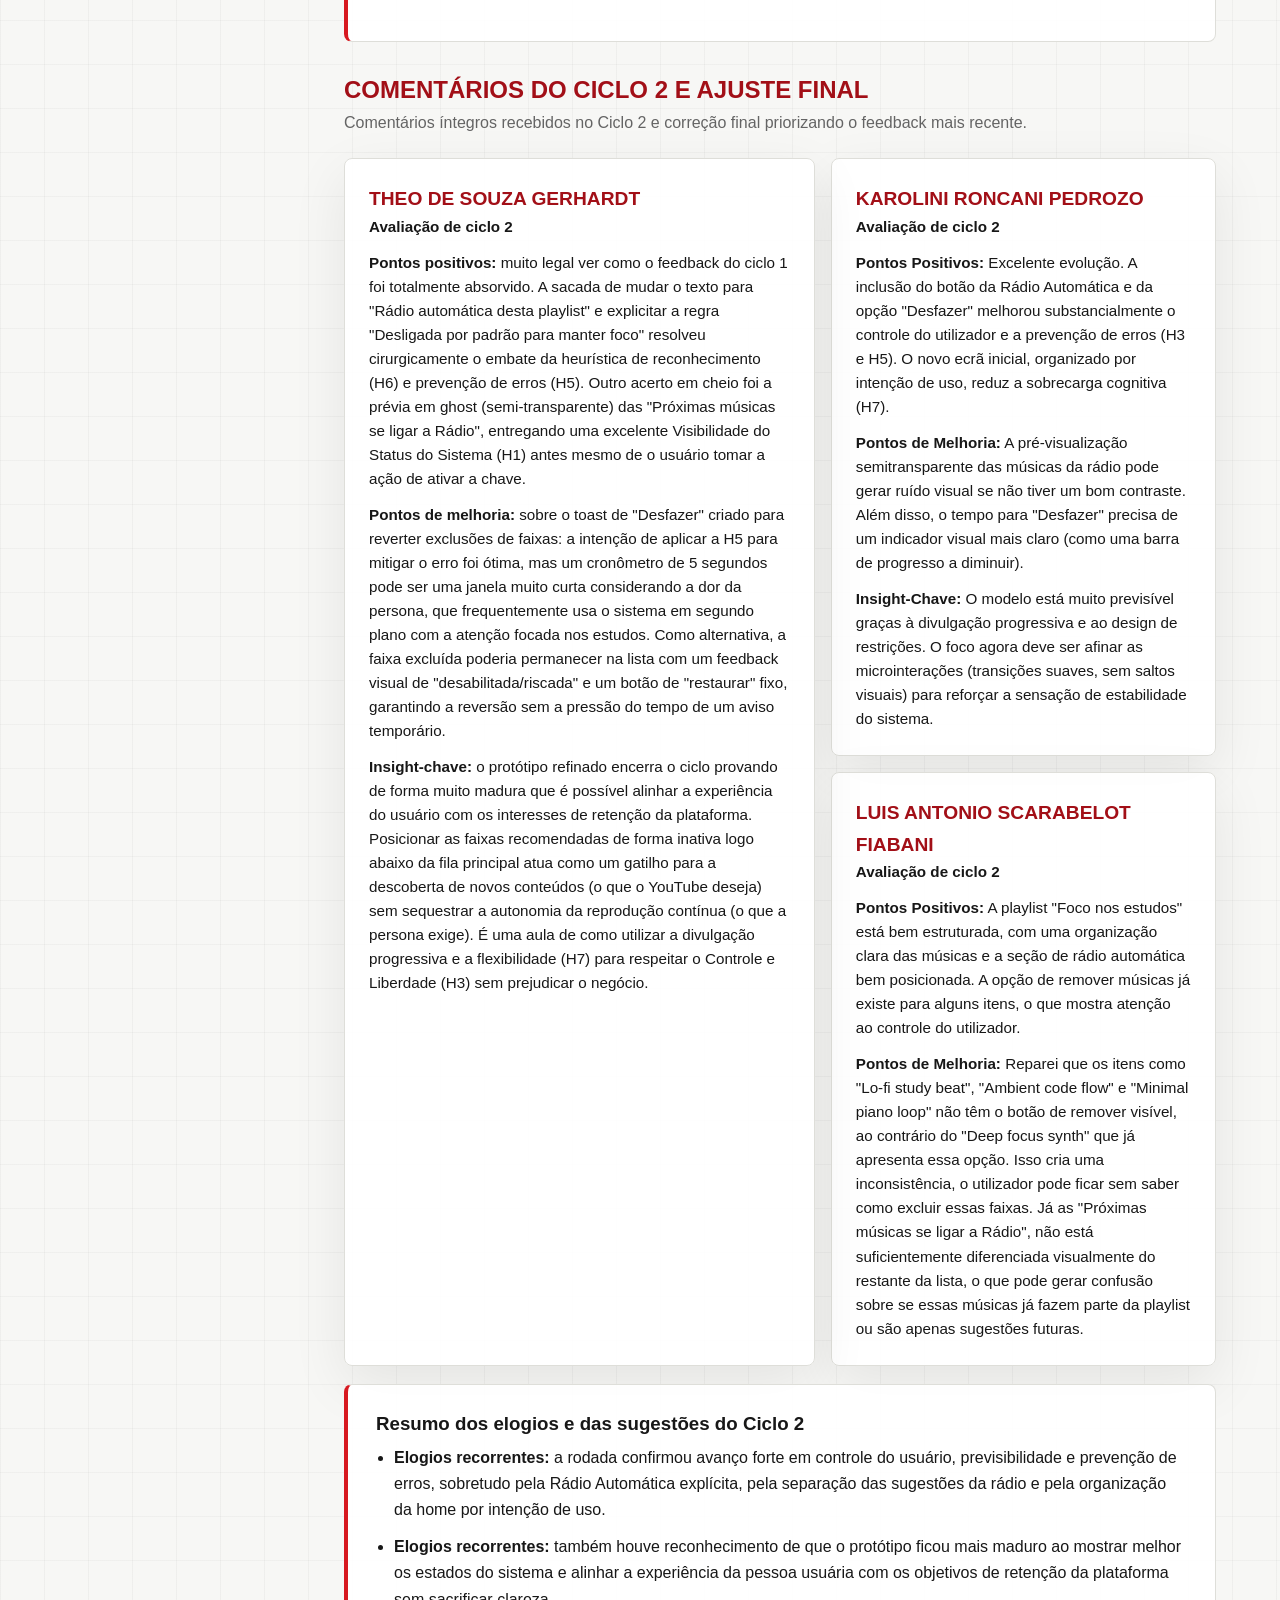
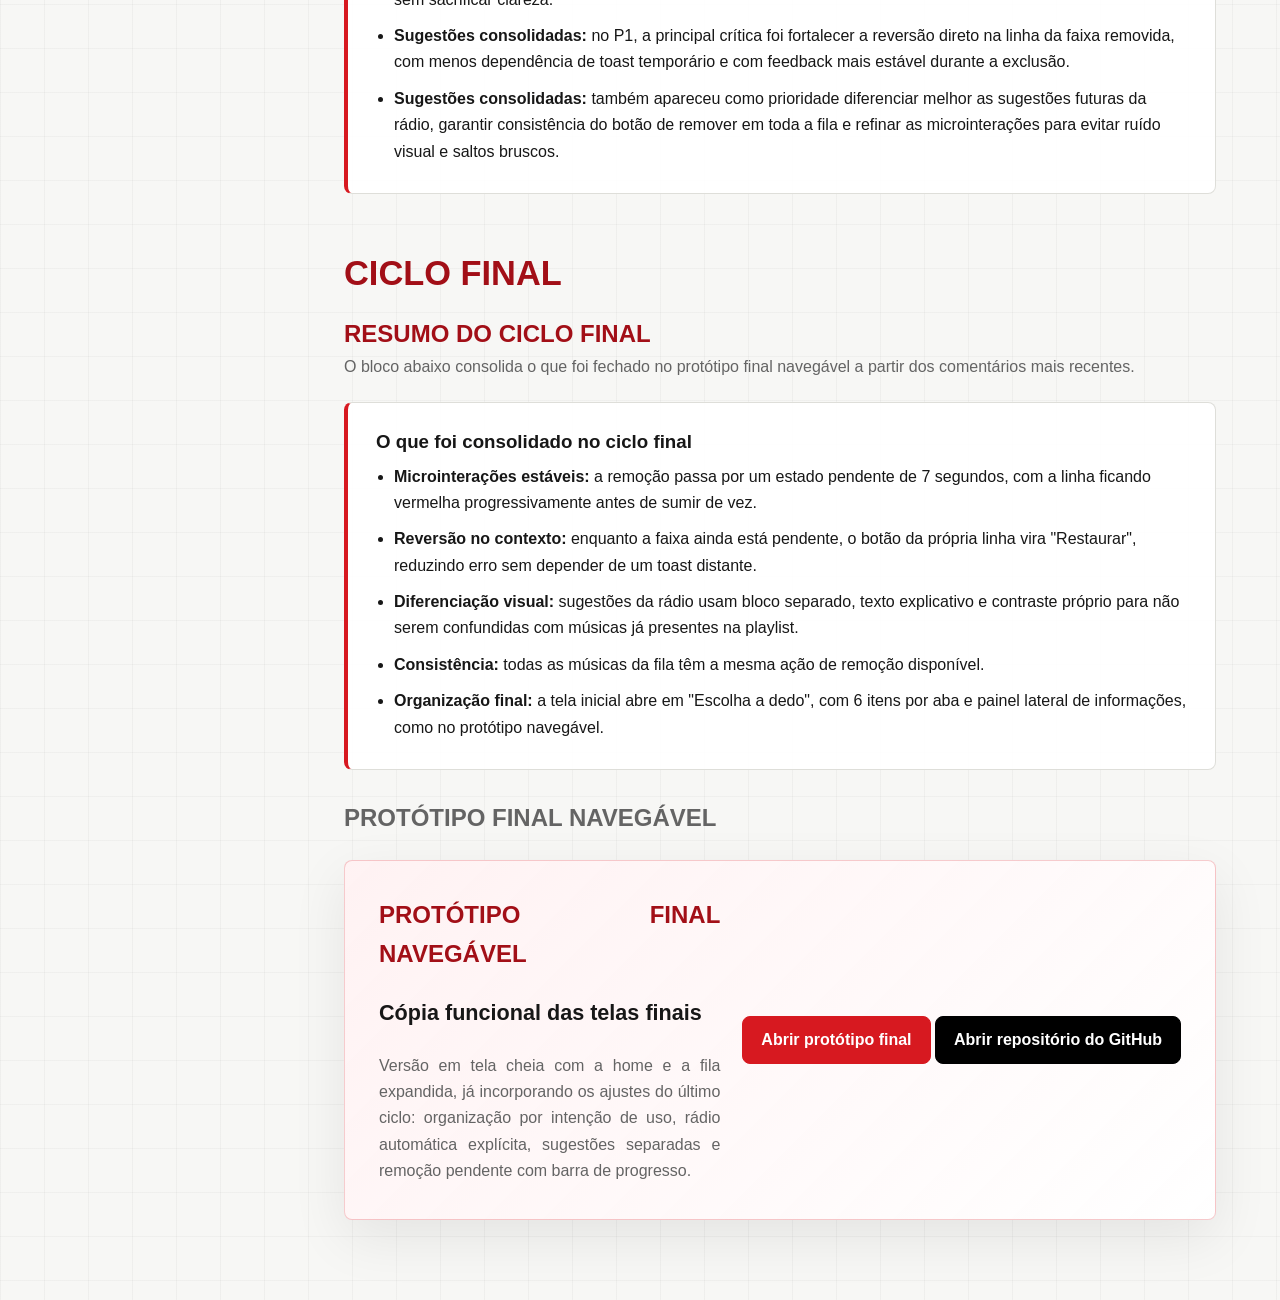
==== commit 6d20aa9a: "commit" ====
--- a/index.html
+++ b/index.html
@@ -632,27 +632,25 @@
           </div>
 
           <article class="refinement-panel">
-            <h3>Ajustes aplicados após a avaliação</h3>
+            <h3>Resumo dos elogios e das sugestões do Ciclo 1</h3>
             <ul>
               <li>
-                <strong>Prevenção de erros (H5):</strong> ação de remover faixa ganhou feedback reversível com opção
-                "Desfazer". A intenção do cronômetro de 5 segundos é dar tempo para o usuário perceber a ação e reagir, mas sem ser tão intrusivo a ponto de exigir uma confirmação prévia que quebra o fluxo. O ideal é encontrar um equilíbrio entre permitir reverter ações críticas e não criar atrito desnecessário para ações comuns.
-              </li>
-              <li>
-                <strong>Controle e liberdade (H3):</strong> a Rádio Automática passou a ter toggle explícito, estado
-                ligado/desligado e indicação de que a preferência vale para a playlist atual.
-              </li>
-              <li>
-                <strong>Visibilidade do status (H1):</strong> a fila mostra uma prévia semi-transparente das próximas
-                músicas antes do usuário ligar a Rádio.
-              </li>
-              <li>
-                <strong>Reconhecimento em vez de memorização (H6):</strong> o usuário não precisa lembrar o que a chave
-                faz, porque o próprio texto do controle explica o impacto.
-              </li>
-              <li>
-                <strong>Flexibilidade de uso (H7):</strong> as abas ganharam prévias próprias, ações rápidas e expansão
-                progressiva para consultar conteúdo sem quebrar o ritmo da navegação.
+                <strong>Elogios recorrentes:</strong> os comentários reconheceram que o protótipo deixou o P1 mais
+                previsível e mais alinhado a padrões familiares, reduzindo esforço cognitivo e quebra de expectativa na
+                gestão da fila.
+              </li>
+              <li>
+                <strong>Elogios recorrentes:</strong> em P2, houve validação clara da organização por abas, do uso de
+                cards mais consistentes e da redução de carga cognitiva em relação ao grid original mais caótico.
+              </li>
+              <li>
+                <strong>Sugestões consolidadas:</strong> no P1, os colegas pediram maior clareza de estado para a Rádio
+                Automática, prevenção de erros mais explícita na remoção de faixas e comunicação visual do comportamento
+                da recomendação antes da ativação.
+              </li>
+              <li>
+                <strong>Sugestões consolidadas:</strong> no P2, a convergência foi tornar as abas mais funcionais, com
+                prévias reais, ações rápidas entre categorias e divulgação progressiva para evitar rigidez na navegação.
               </li>
             </ul>
           </article>
@@ -1070,6 +1068,32 @@
               </div>
             </article>
           </div>
+
+          <article class="refinement-panel">
+            <h3>Resumo dos elogios e das sugestões do Ciclo 2</h3>
+            <ul>
+              <li>
+                <strong>Elogios recorrentes:</strong> a rodada confirmou avanço forte em controle do usuário,
+                previsibilidade e prevenção de erros, sobretudo pela Rádio Automática explícita, pela separação das
+                sugestões da rádio e pela organização da home por intenção de uso.
+              </li>
+              <li>
+                <strong>Elogios recorrentes:</strong> também houve reconhecimento de que o protótipo ficou mais maduro ao
+                mostrar melhor os estados do sistema e alinhar a experiência da pessoa usuária com os objetivos de
+                retenção da plataforma sem sacrificar clareza.
+              </li>
+              <li>
+                <strong>Sugestões consolidadas:</strong> no P1, a principal crítica foi fortalecer a reversão direto na
+                linha da faixa removida, com menos dependência de toast temporário e com feedback mais estável durante a
+                exclusão.
+              </li>
+              <li>
+                <strong>Sugestões consolidadas:</strong> também apareceu como prioridade diferenciar melhor as sugestões
+                futuras da rádio, garantir consistência do botão de remover em toda a fila e refinar as microinterações
+                para evitar ruído visual e saltos bruscos.
+              </li>
+            </ul>
+          </article>
         </section>
 
         <section id="ciclo-final" class="doc-section">
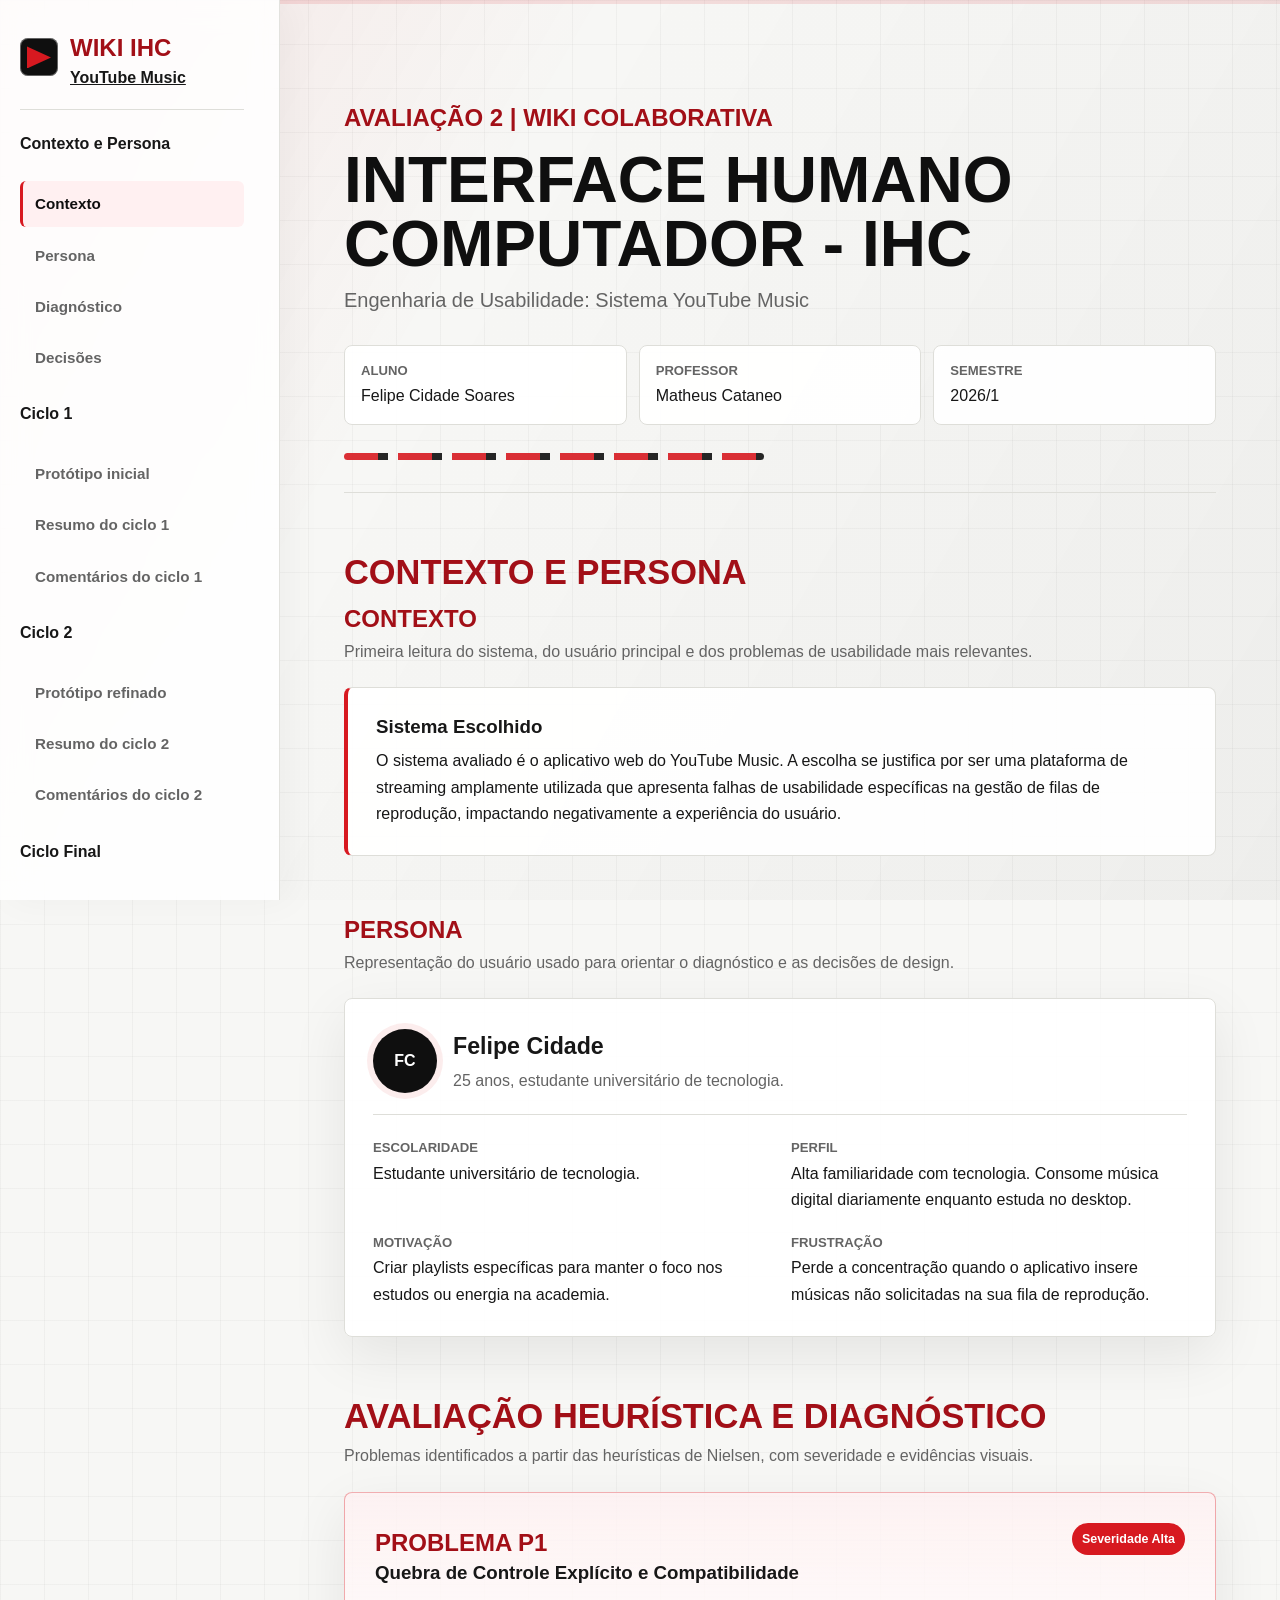
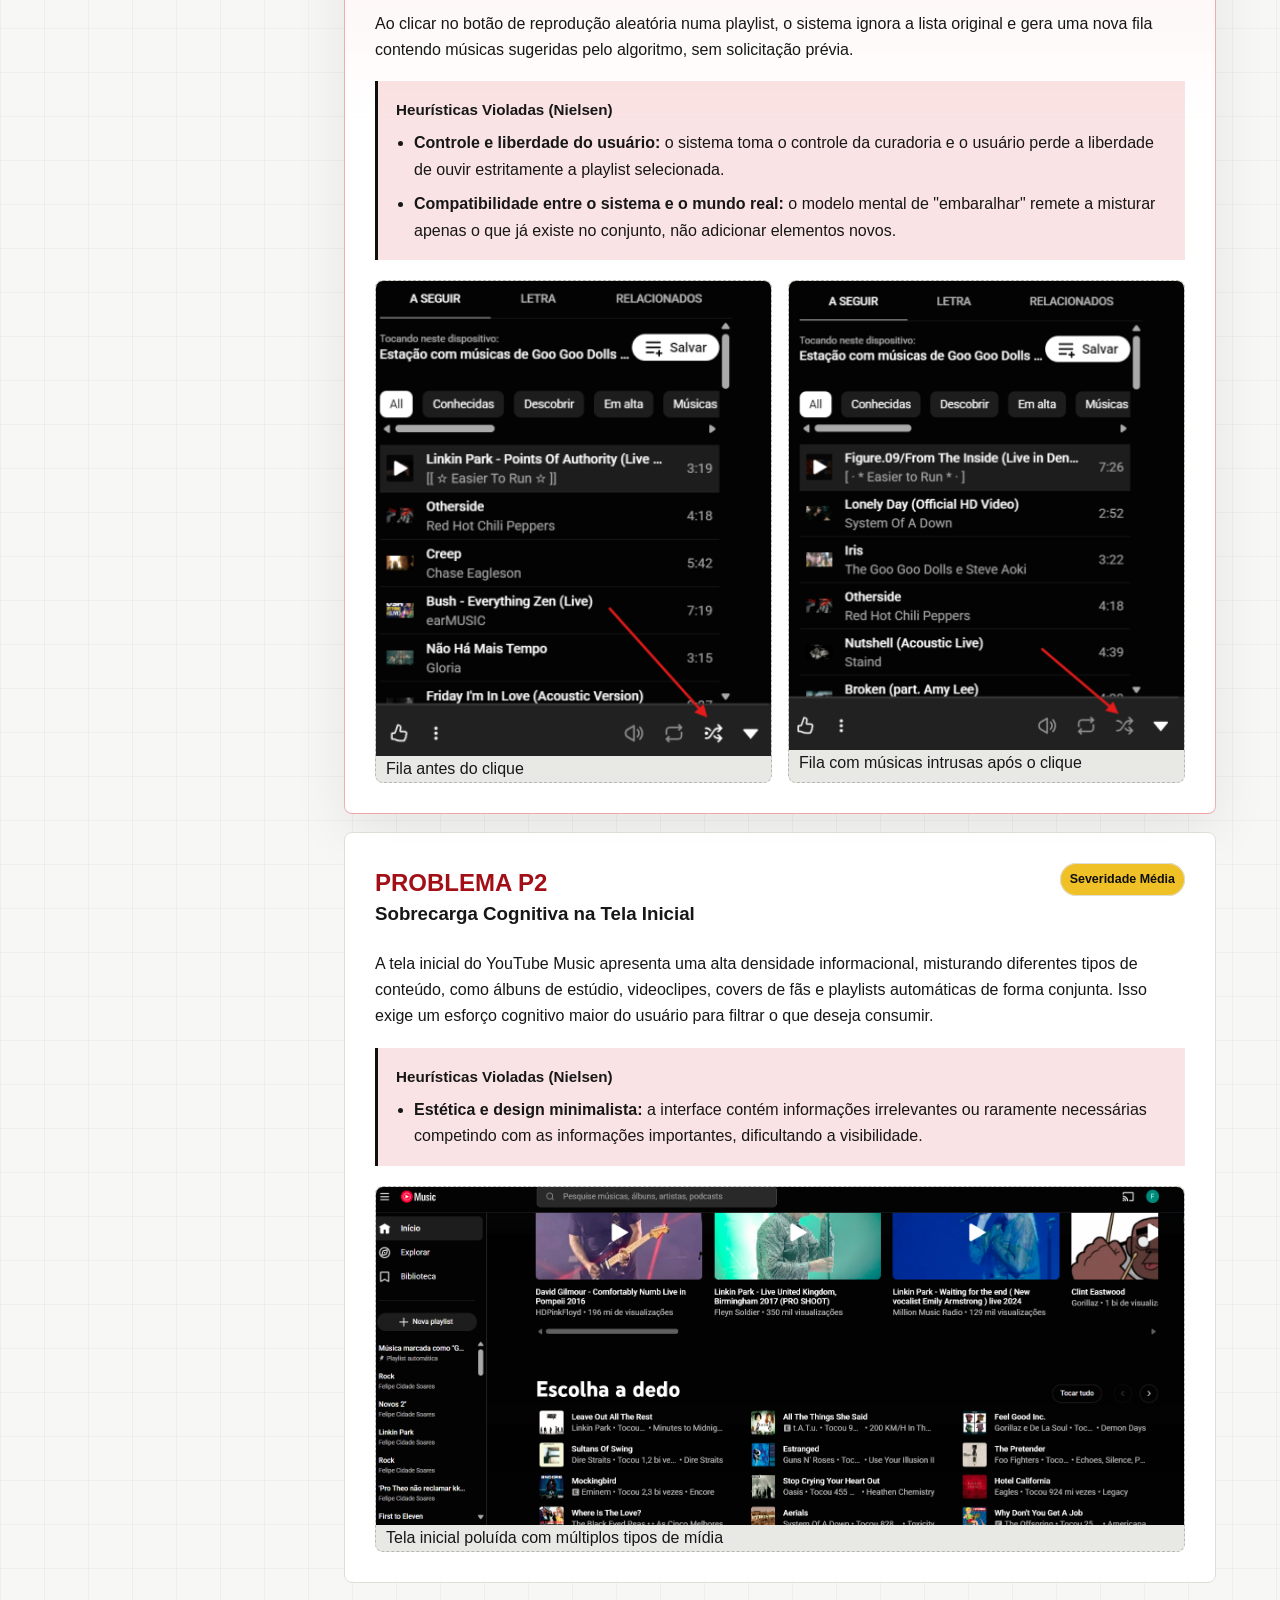
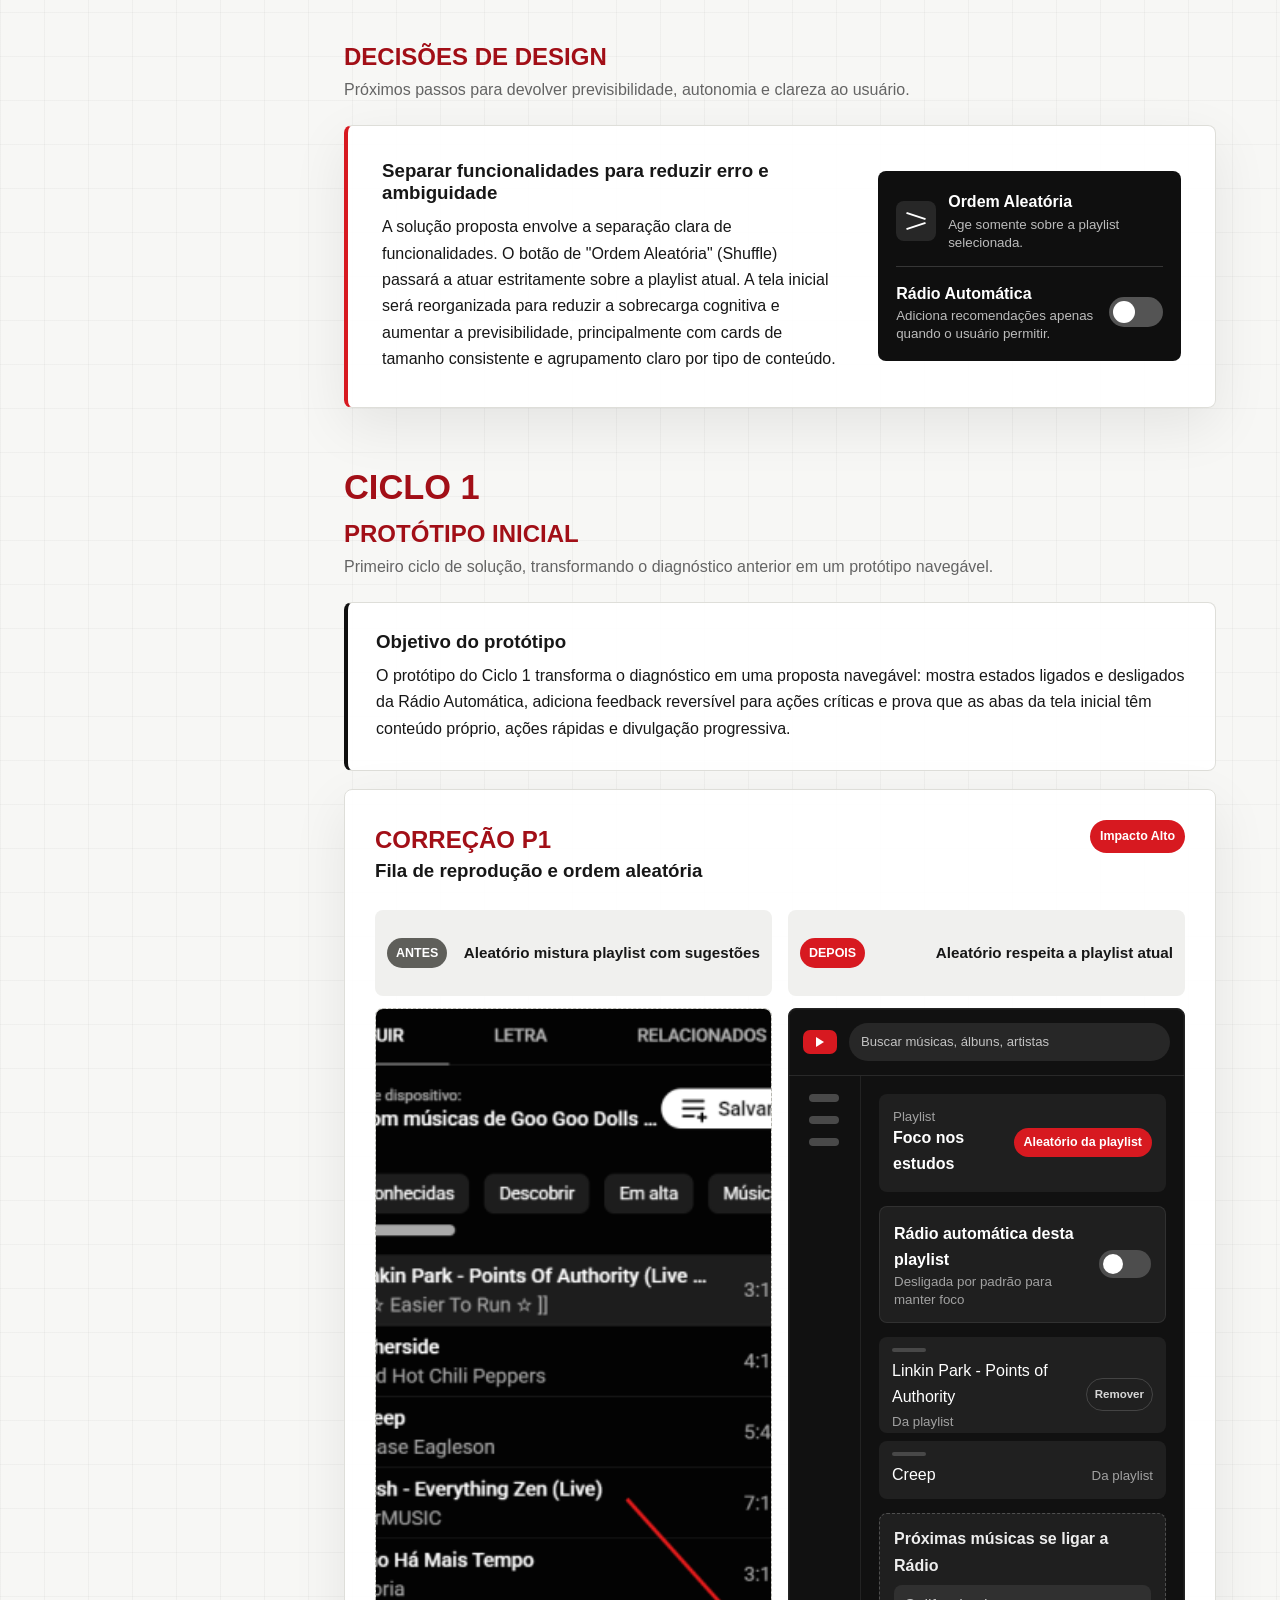
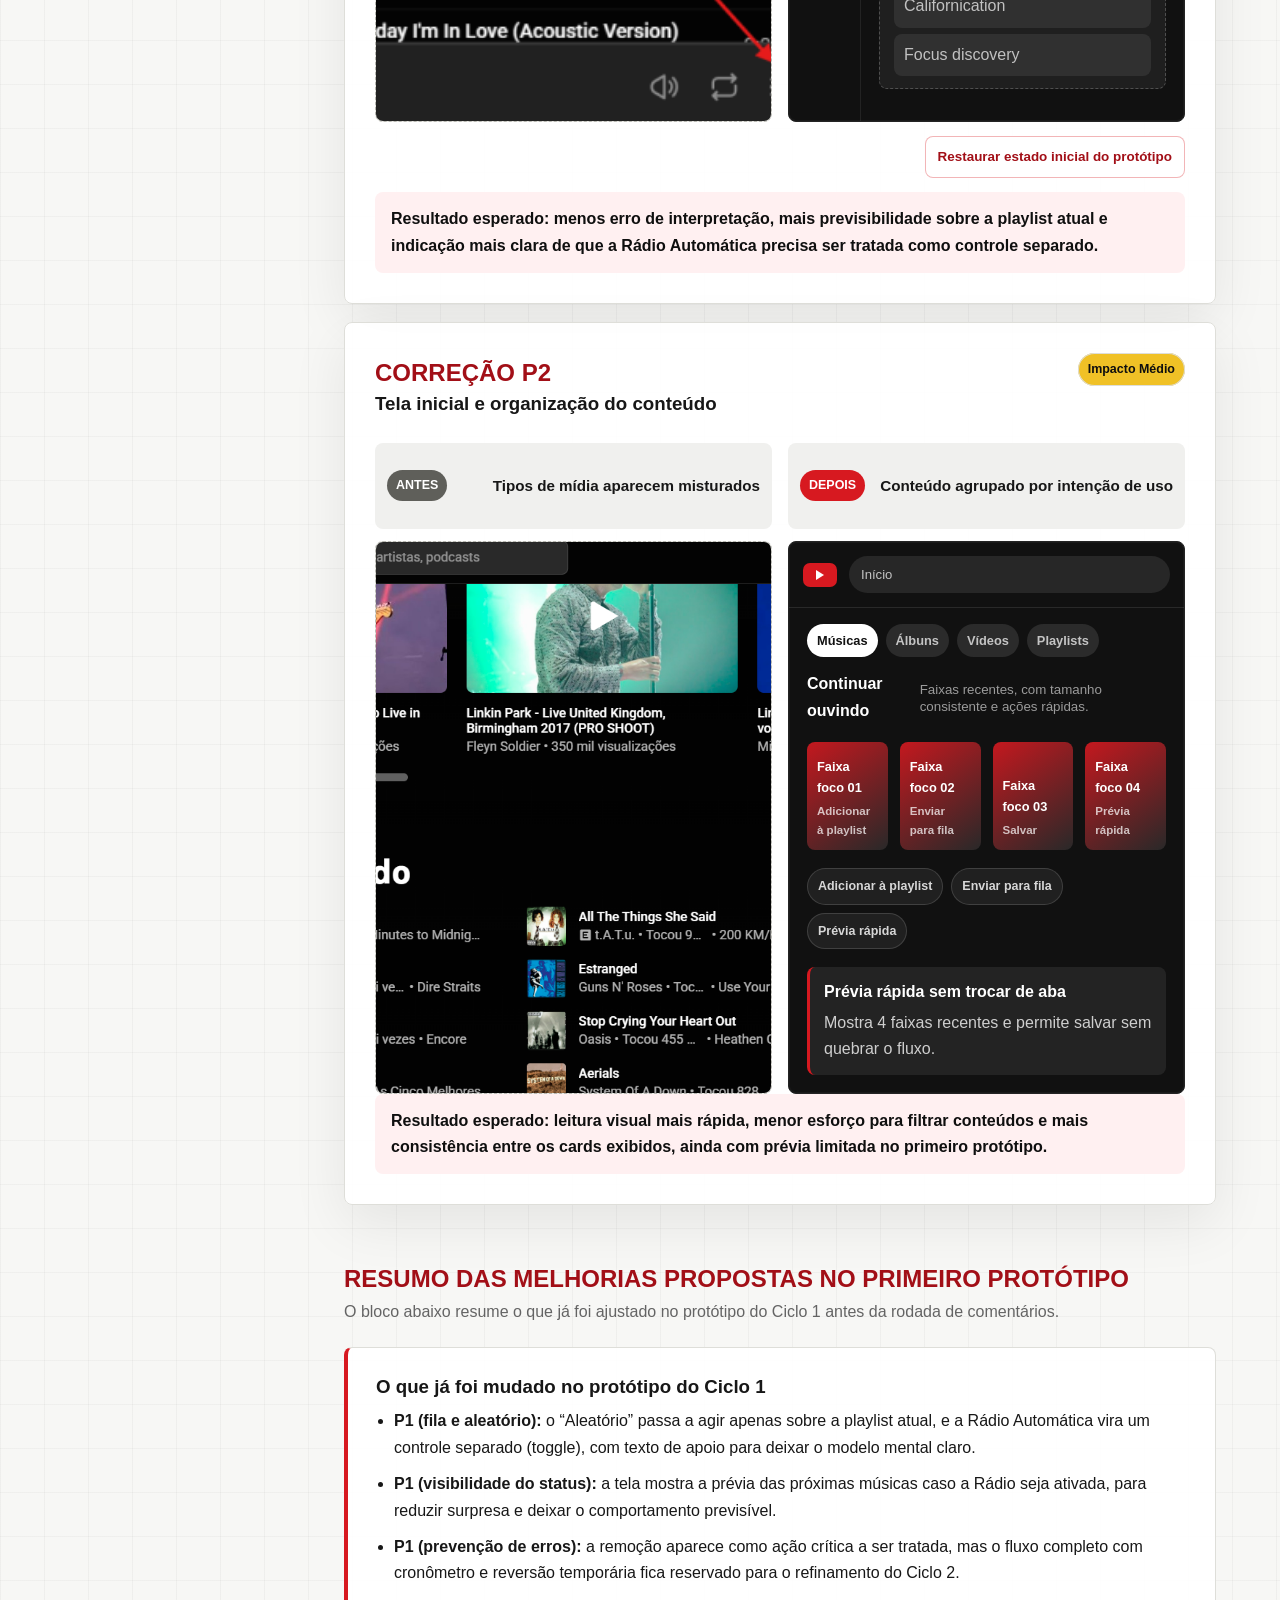
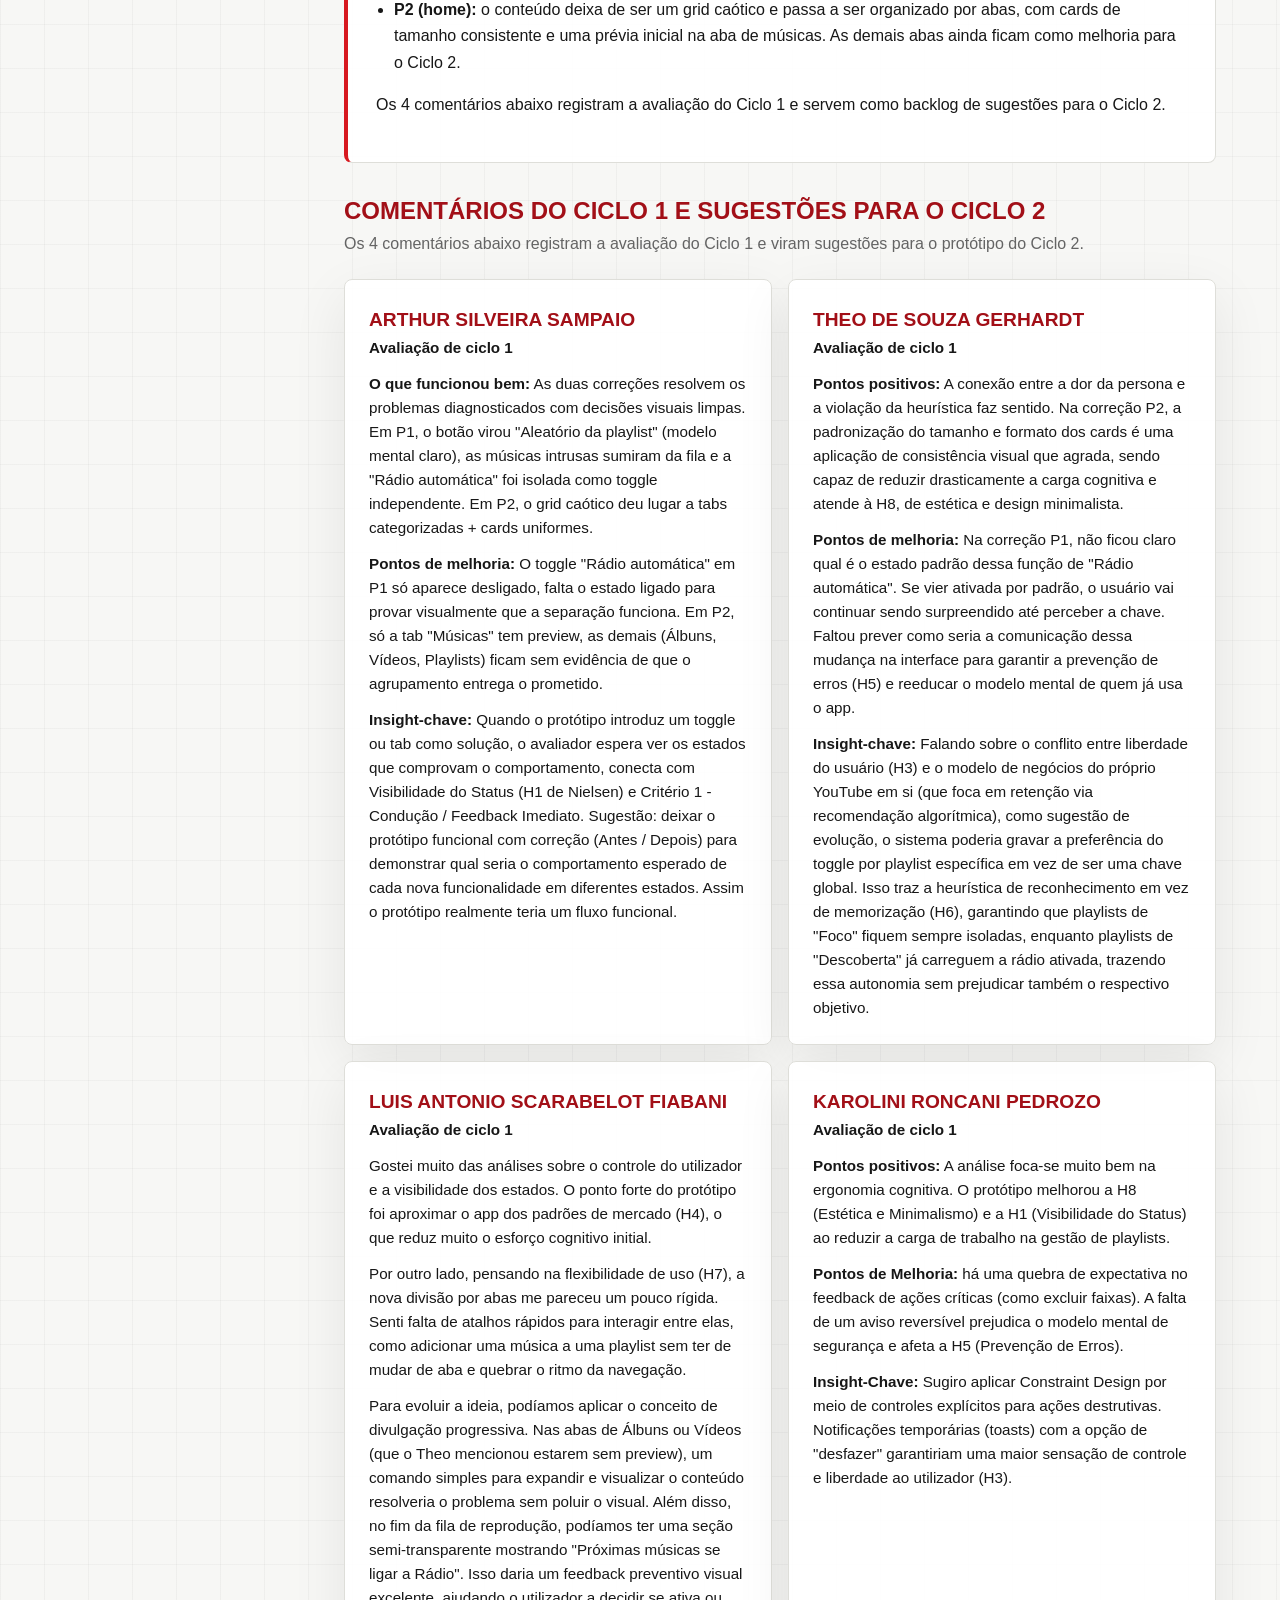
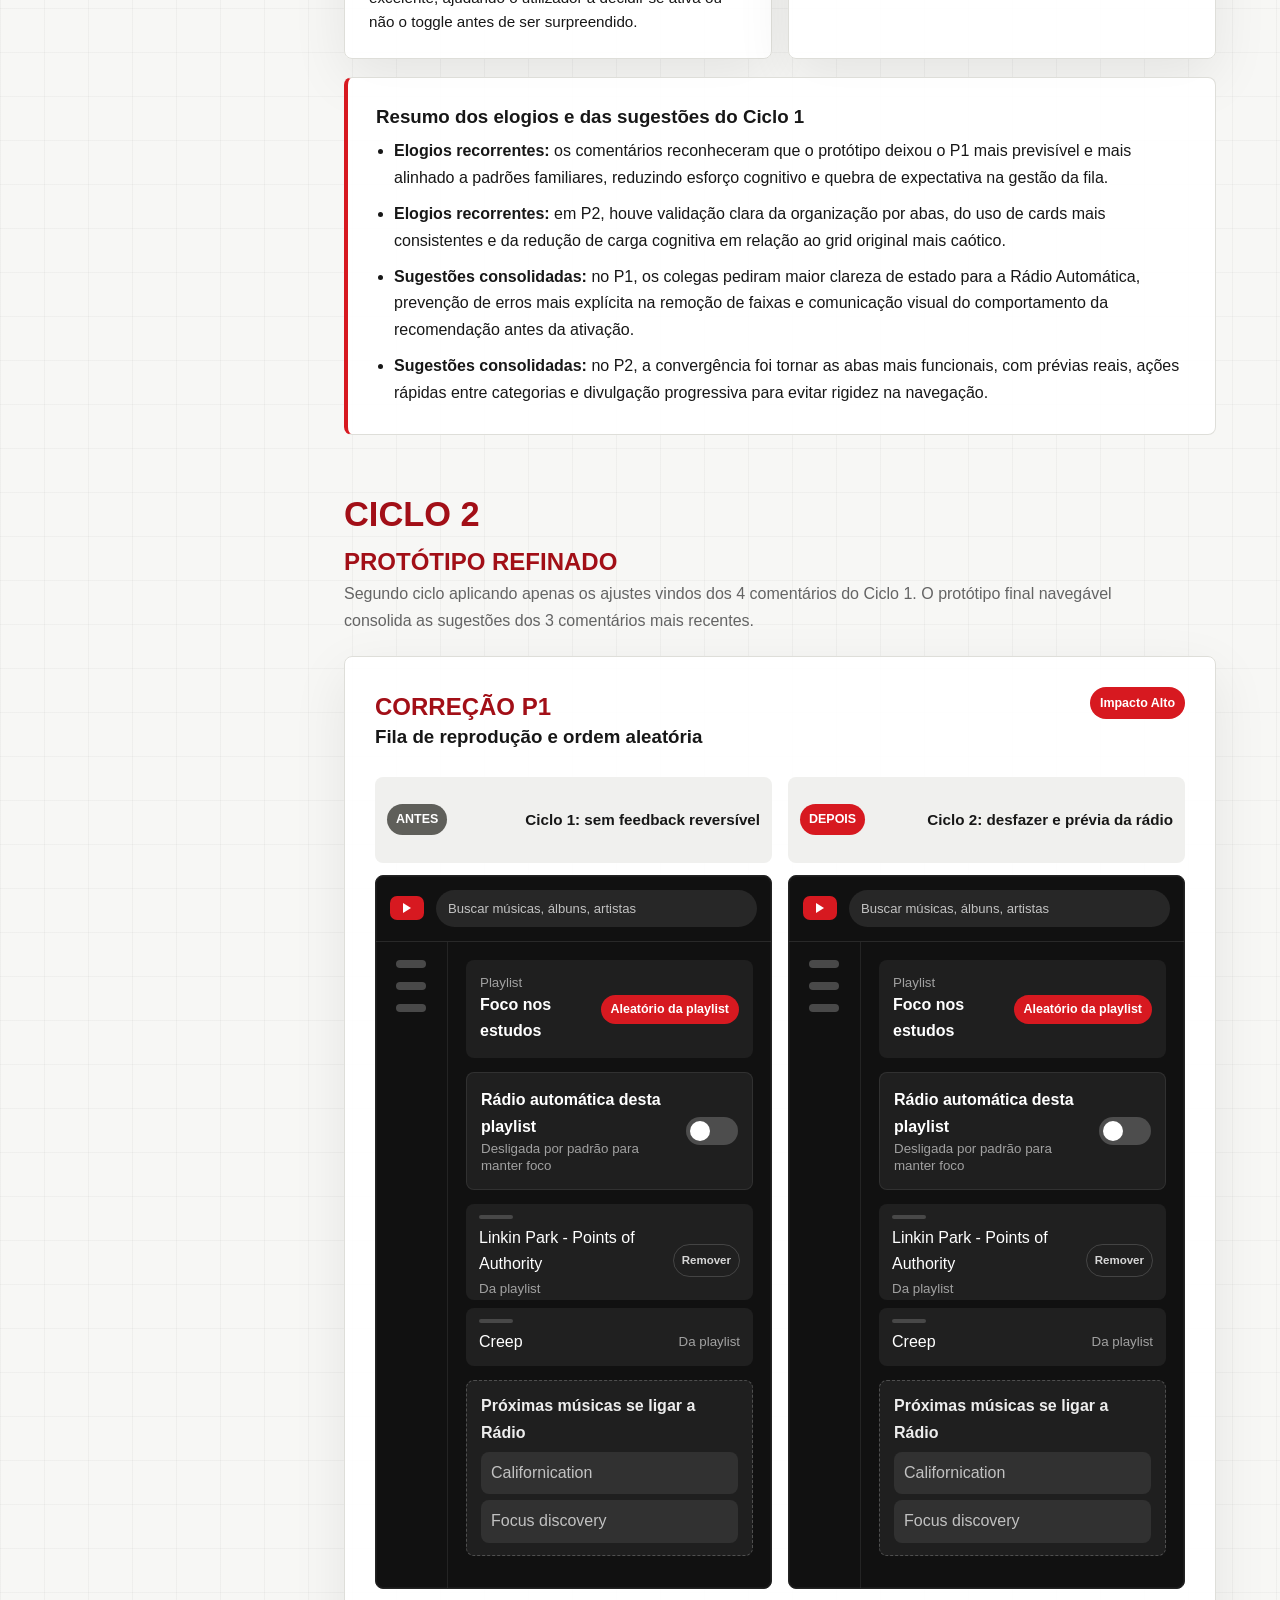
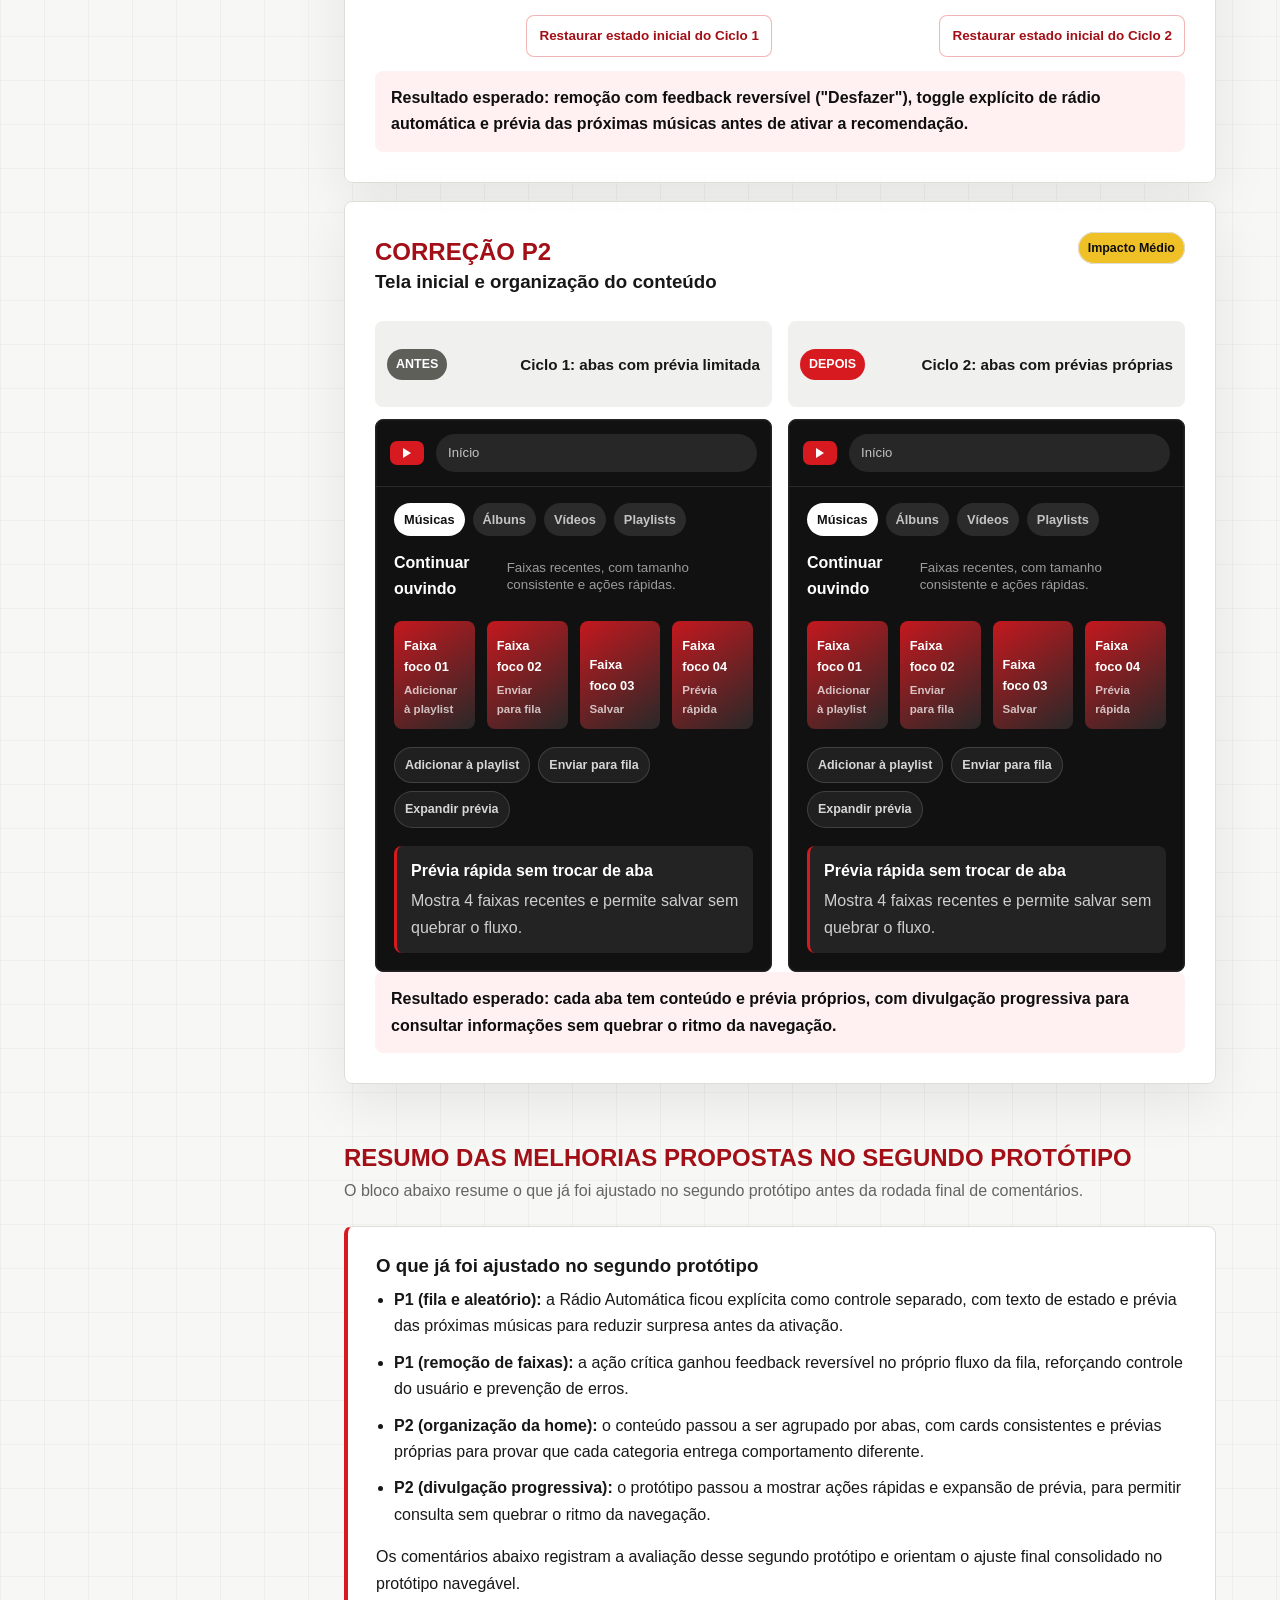
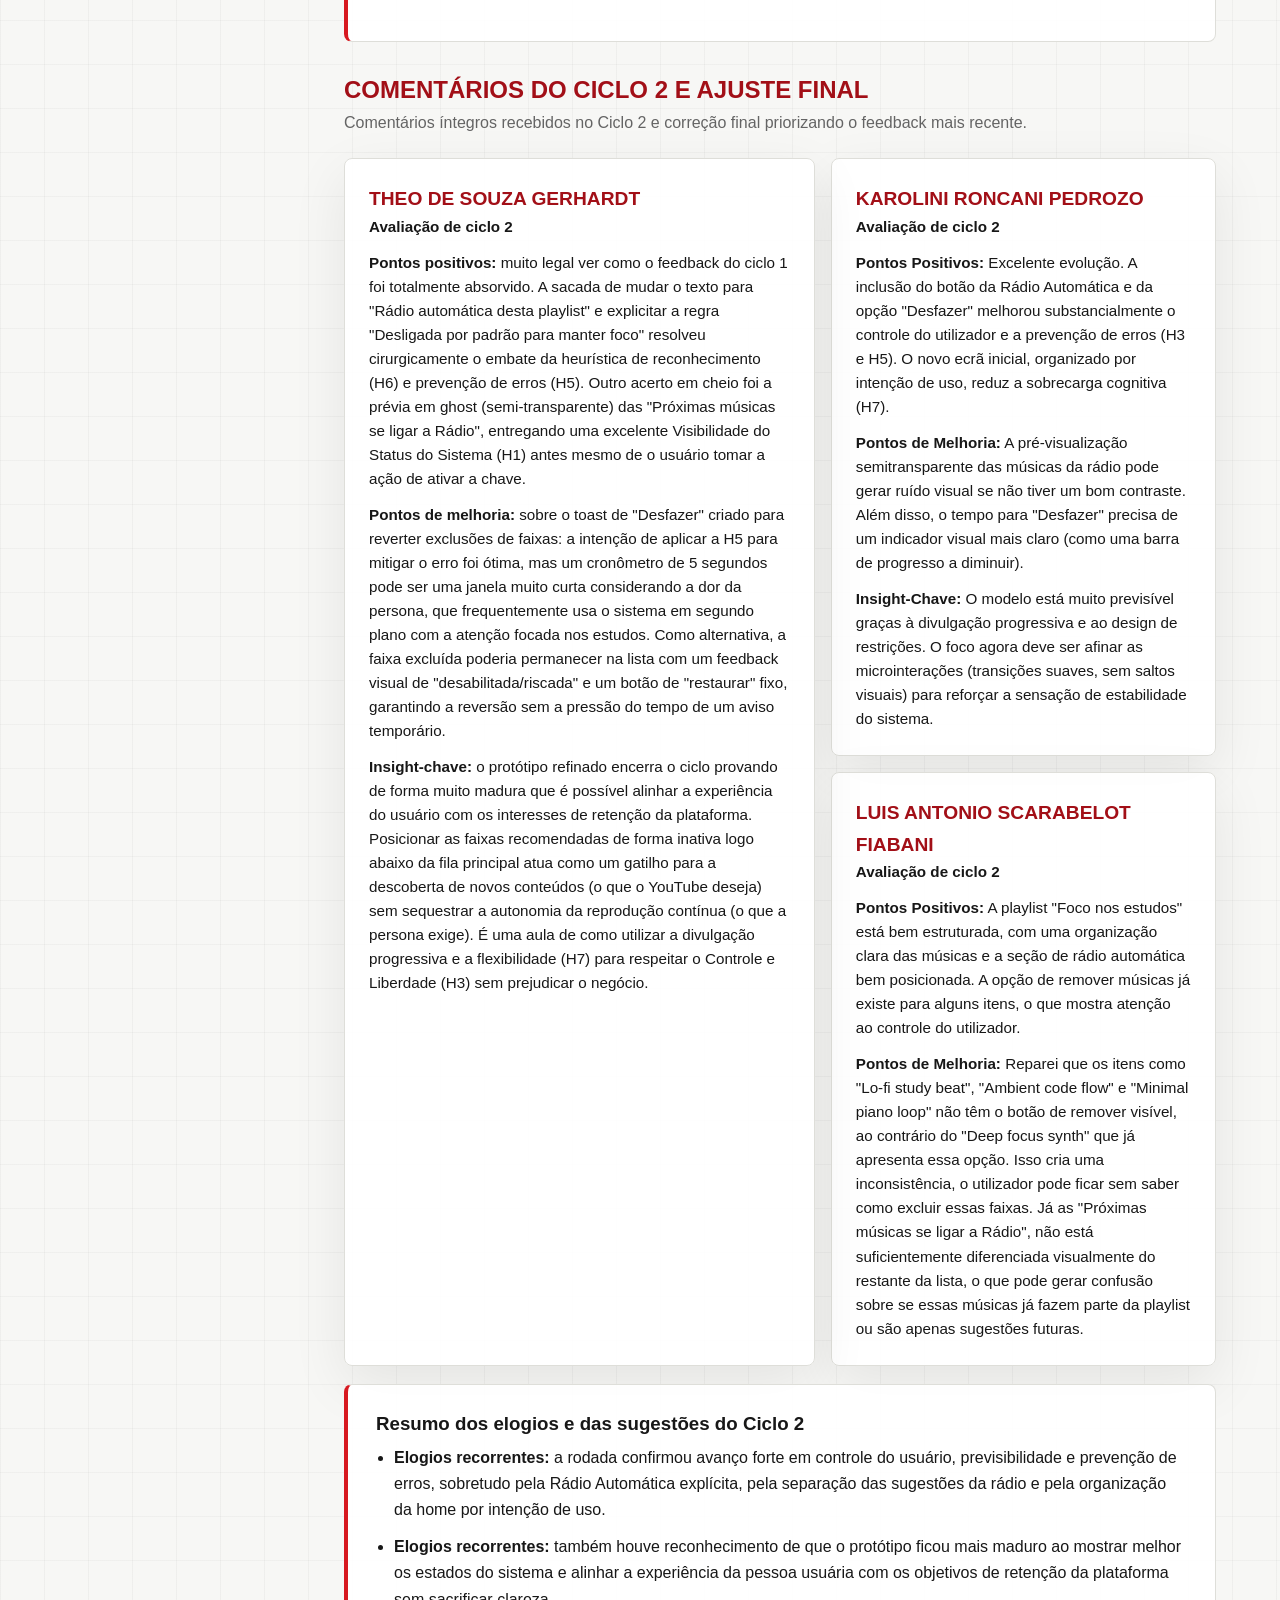
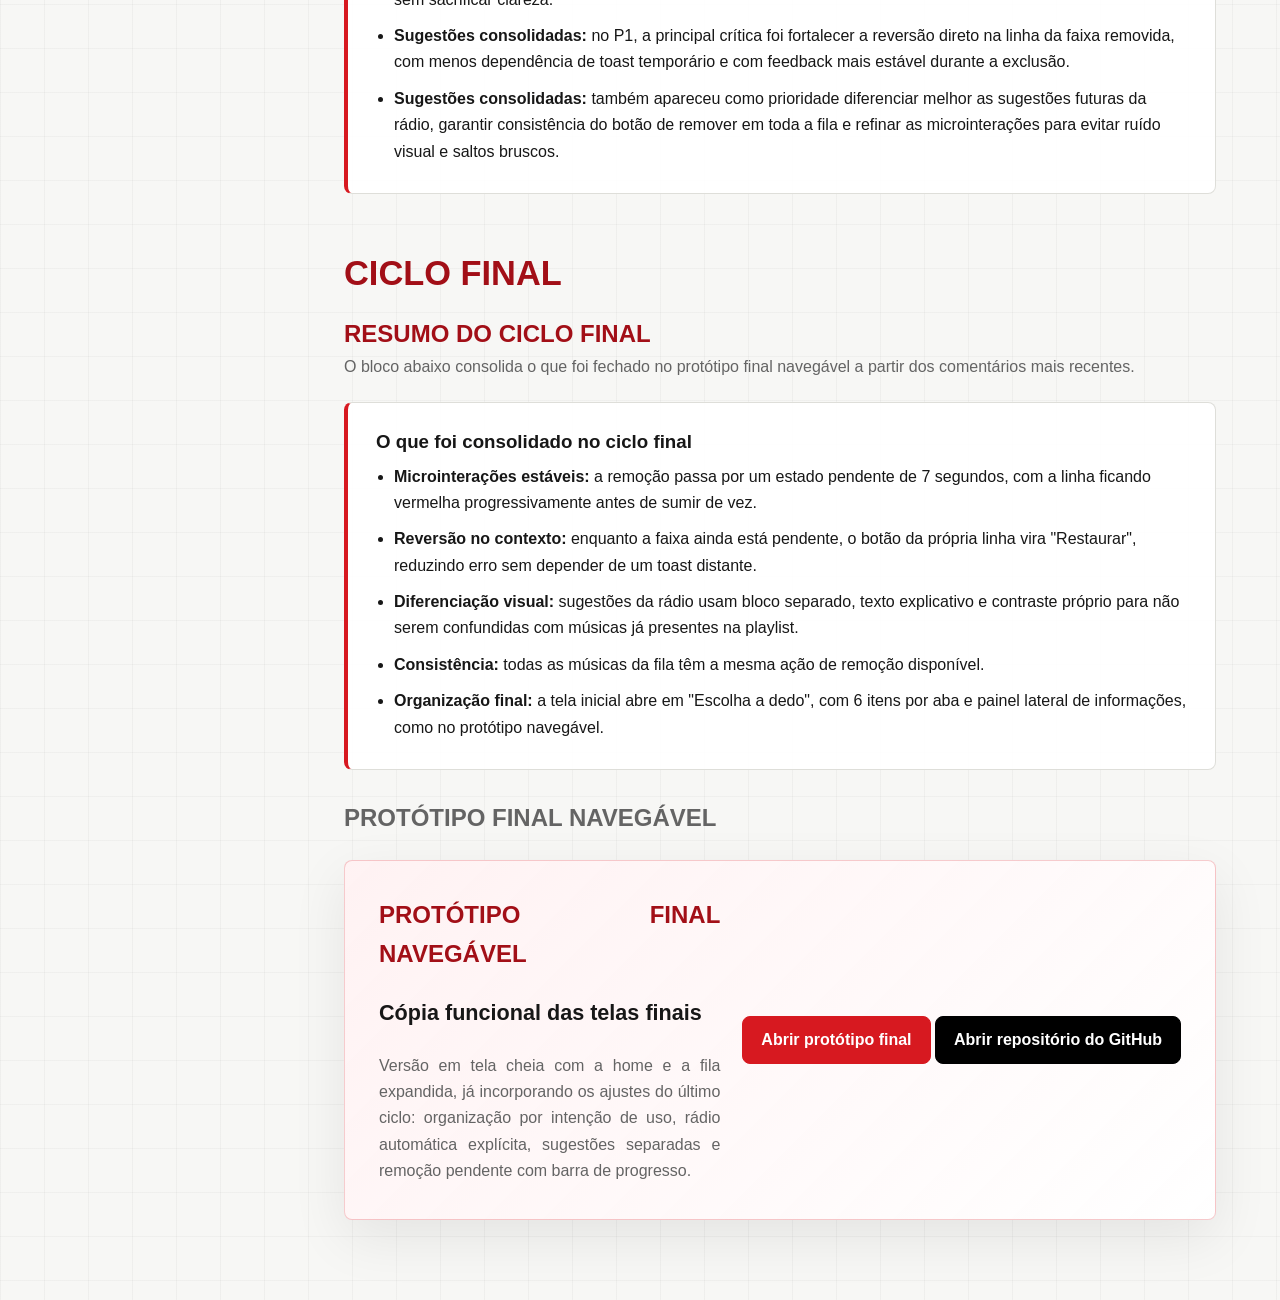
==== commit 9aa536b1: "commit" ====
--- a/index.html
+++ b/index.html
@@ -346,7 +346,7 @@
                         <li>
                           <span>Linkin Park - Points of Authority</span>
                           <small>Da playlist</small>
-                          <button class="mock-inline-action" type="button" data-remove-track>Remover</button>
+                          <button class="mock-inline-action" type="button">Remover</button>
                         </li>
                         <li><span>Creep</span><small>Da playlist</small></li>
                       </ol>
@@ -357,7 +357,7 @@
                         <span>Focus discovery</span>
                       </div>
 
-                      <div class="mock-toast" data-undo-toast aria-live="polite">
+                      <div class="mock-toast" aria-live="polite">
                         <span></span>
                         <button type="button">Desfazer</button>
                       </div>
@@ -374,8 +374,8 @@
             </div>
 
             <p class="prototype-impact">
-              Resultado esperado: menos erro de interpretação, mais previsibilidade, reversão clara para ações críticas
-              e menor risco de interromper o foco do usuário durante estudo ou trabalho.
+              Resultado esperado: menos erro de interpretação, mais previsibilidade sobre a playlist atual e indicação
+              mais clara de que a Rádio Automática precisa ser tratada como controle separado.
             </p>
           </article>
 
@@ -431,11 +431,11 @@
                     <span class="mock-search">Início</span>
                   </div>
 
-                  <div class="mock-filter-row" aria-label="Filtros do protótipo" data-tab-group>
-                    <button class="mock-tab is-selected" type="button" data-tab="musicas">Músicas</button>
-                    <button class="mock-tab" type="button" data-tab="albuns">Álbuns</button>
-                    <button class="mock-tab" type="button" data-tab="videos">Vídeos</button>
-                    <button class="mock-tab" type="button" data-tab="playlists">Playlists</button>
+                  <div class="mock-filter-row" aria-label="Filtros do protótipo">
+                    <button class="mock-tab is-selected" type="button">Músicas</button>
+                    <button class="mock-tab" type="button">Álbuns</button>
+                    <button class="mock-tab" type="button">Vídeos</button>
+                    <button class="mock-tab" type="button">Playlists</button>
                   </div>
 
                   <div class="mock-section-label">
@@ -465,7 +465,7 @@
                   <div class="mock-quick-actions" aria-label="Ações rápidas do protótipo">
                     <button type="button">Adicionar à playlist</button>
                     <button type="button">Enviar para fila</button>
-                    <button type="button" data-preview-toggle>Expandir prévia</button>
+                    <button type="button">Prévia rápida</button>
                   </div>
 
                   <div class="mock-progressive-preview" data-progressive-preview>
@@ -477,8 +477,8 @@
             </div>
 
             <p class="prototype-impact">
-              Resultado esperado: leitura visual mais rápida, menor esforço para filtrar conteúdos, mais consistência
-              entre os cards exibidos e maior flexibilidade de uso sem poluir a tela.
+              Resultado esperado: leitura visual mais rápida, menor esforço para filtrar conteúdos e mais consistência
+              entre os cards exibidos, ainda com prévia limitada no primeiro protótipo.
             </p>
           </article>
         </section>
@@ -502,14 +502,13 @@
                 seja ativada, para reduzir surpresa e deixar o comportamento previsível.
               </li>
               <li>
-                <strong>P1 (prevenção de erros):</strong> a ação crítica de remover faixa ganha feedback reversível com
-                botão “Desfazer” (toast), reduzindo risco de erro acidental enquanto o usuário está focado em outra
-                tarefa.
+                <strong>P1 (prevenção de erros):</strong> a remoção aparece como ação crítica a ser tratada, mas o fluxo
+                completo com cronômetro e reversão temporária fica reservado para o refinamento do Ciclo 2.
               </li>
               <li>
                 <strong>P2 (home):</strong> o conteúdo deixa de ser um grid caótico e passa a ser organizado por abas,
-                com cards de tamanho consistente e divulgação progressiva (prévia expandível) para consultar informações
-                sem quebrar o ritmo da navegação.
+                com cards de tamanho consistente e uma prévia inicial na aba de músicas. As demais abas ainda ficam como
+                melhoria para o Ciclo 2.
               </li>
             </ul>
             <p>
@@ -724,9 +723,21 @@
                         <li>
                           <span>Linkin Park - Points of Authority</span>
                           <small>Da playlist</small>
+                          <button class="mock-inline-action" type="button">Remover</button>
                         </li>
                         <li><span>Creep</span><small>Da playlist</small></li>
                       </ol>
+
+                      <div class="mock-next-preview" data-radio-preview>
+                        <strong>Próximas músicas se ligar a Rádio</strong>
+                        <span>Californication</span>
+                        <span>Focus discovery</span>
+                      </div>
+
+                      <div class="mock-toast" aria-live="polite">
+                        <span></span>
+                        <button type="button">Desfazer</button>
+                      </div>
                     </div>
                   </div>
                 </div>
